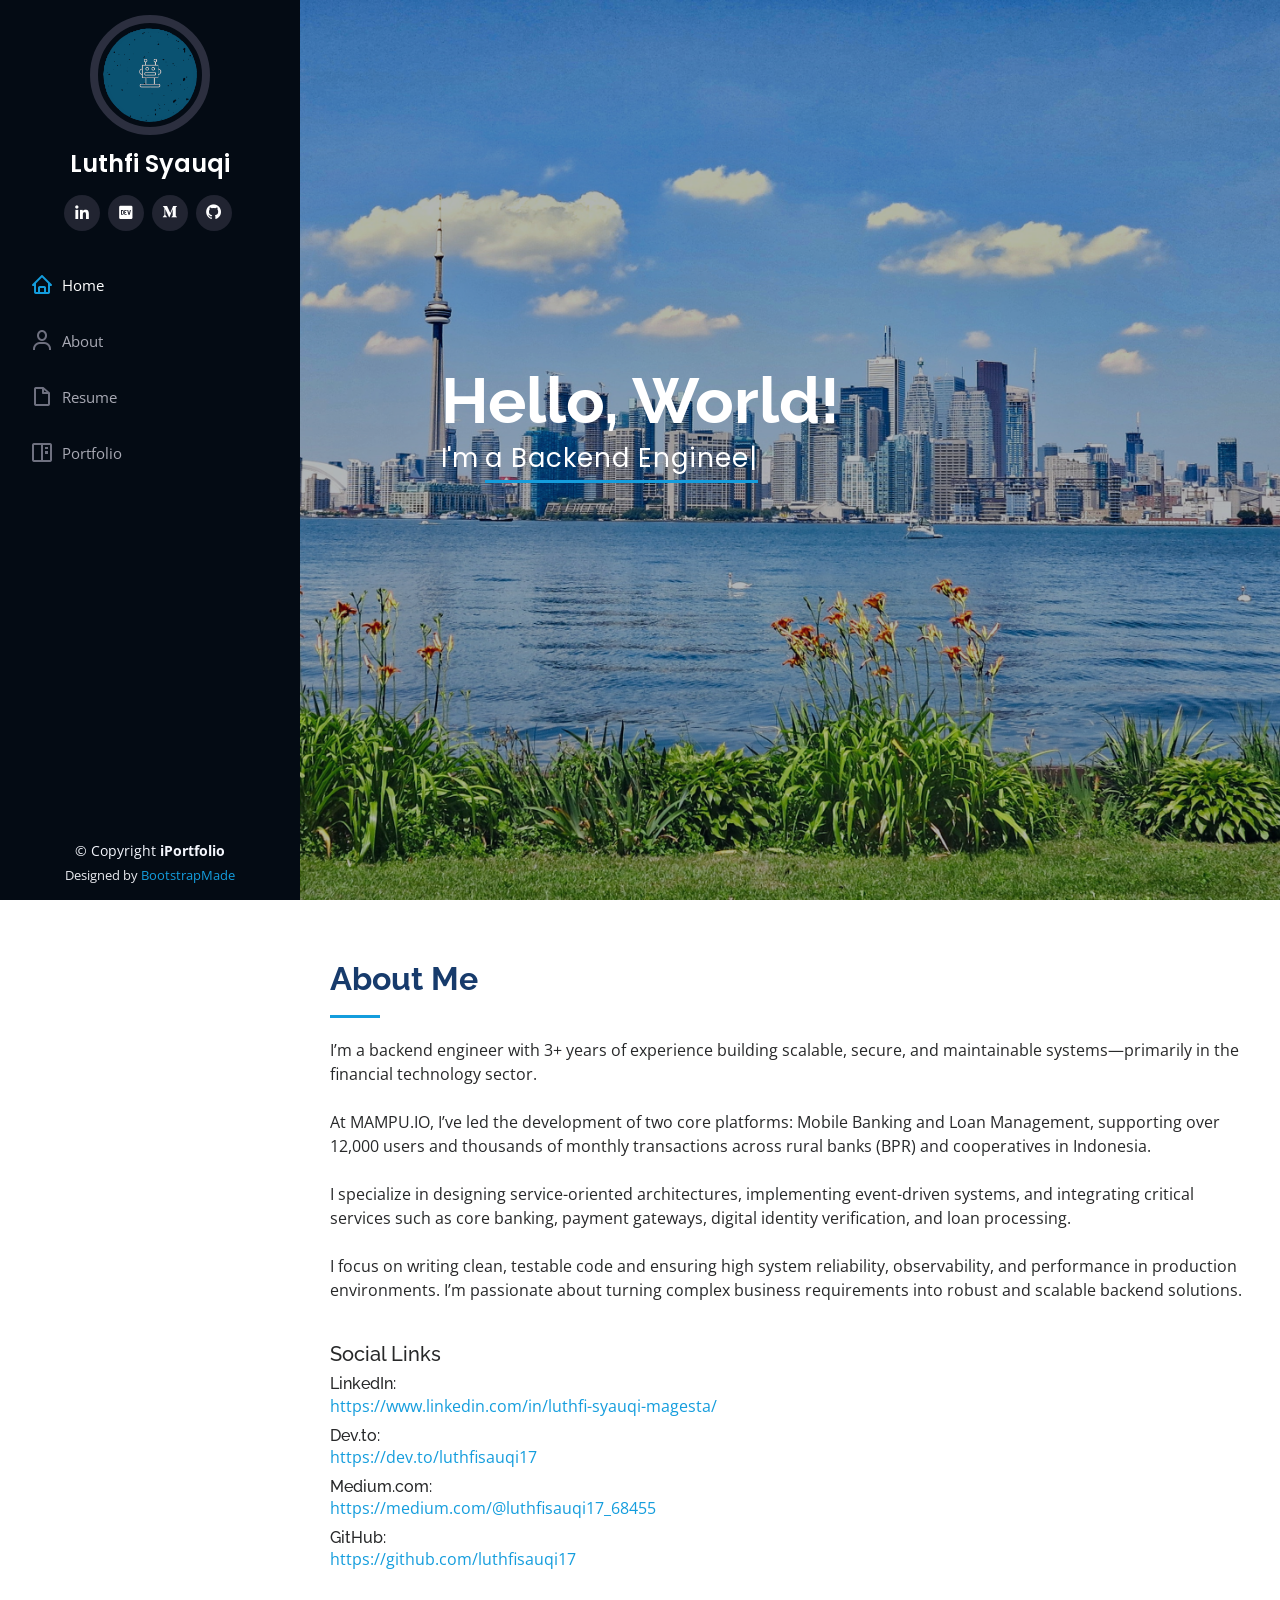
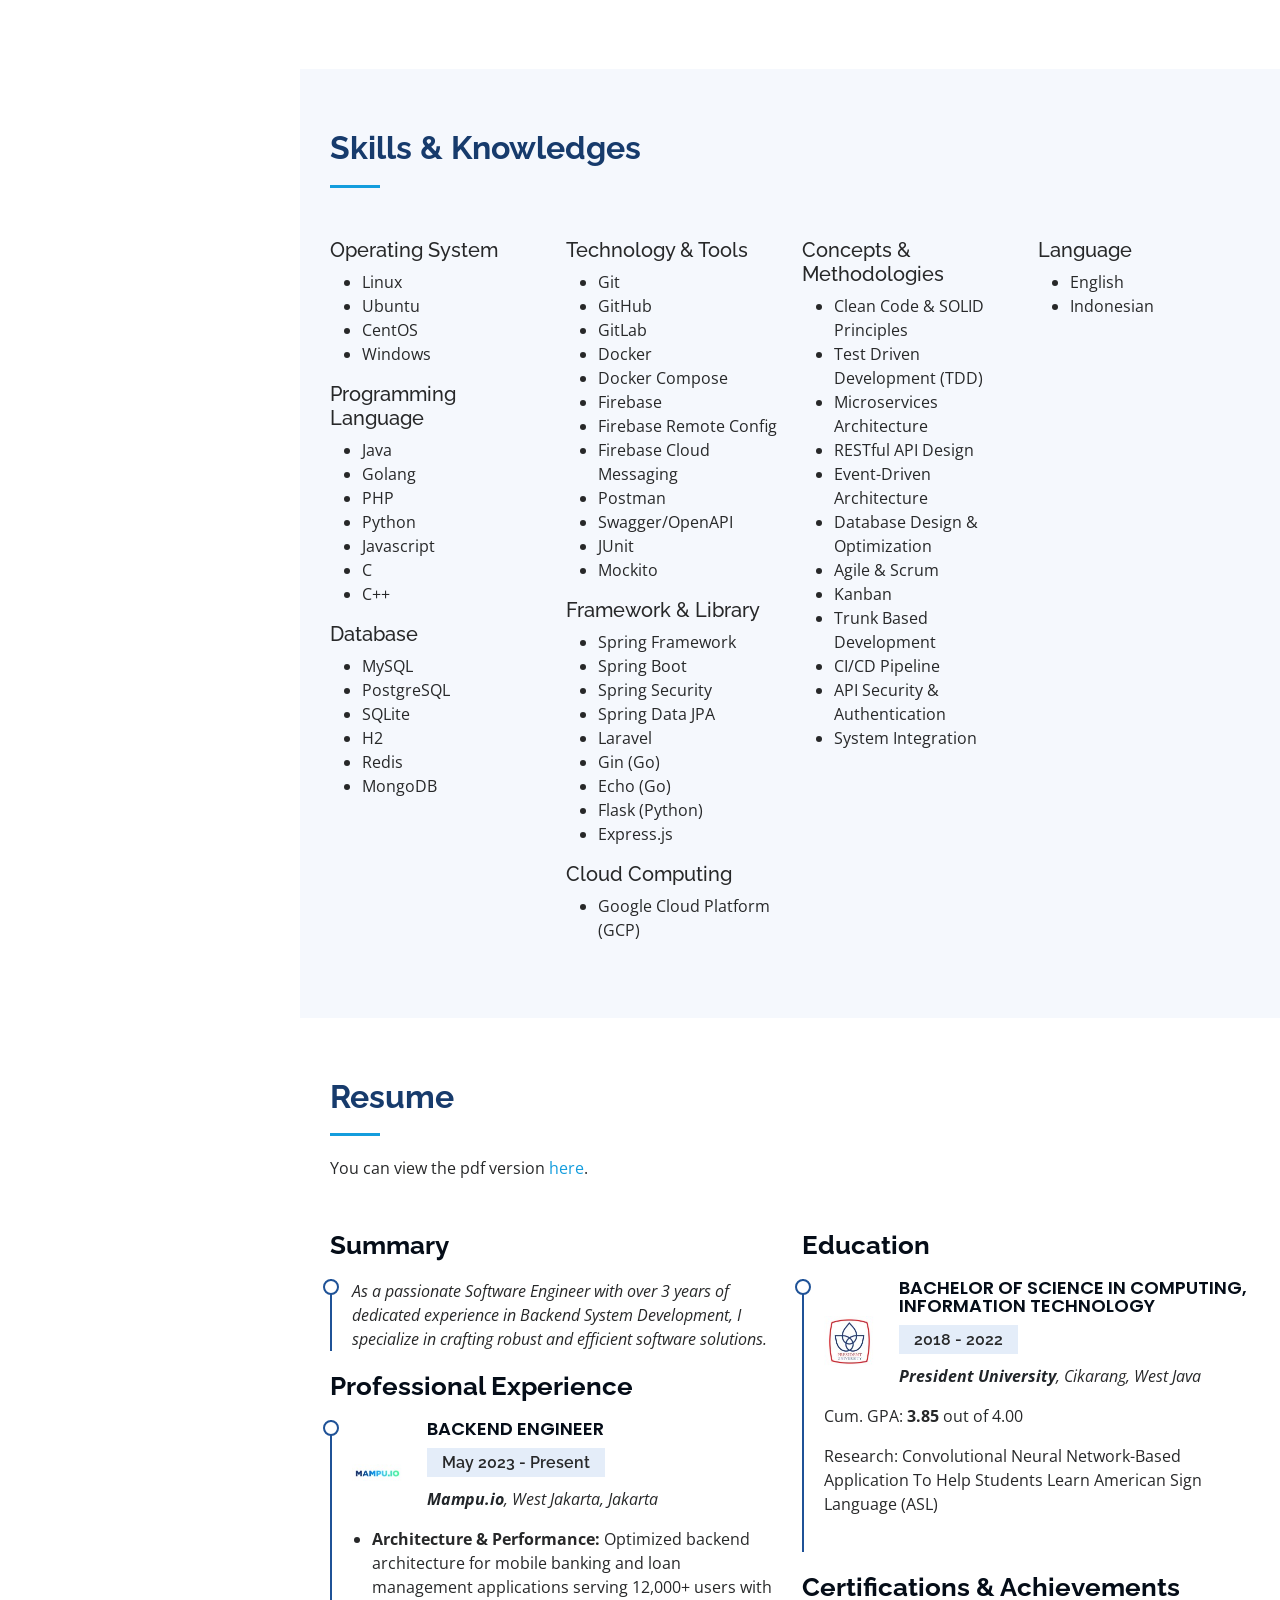
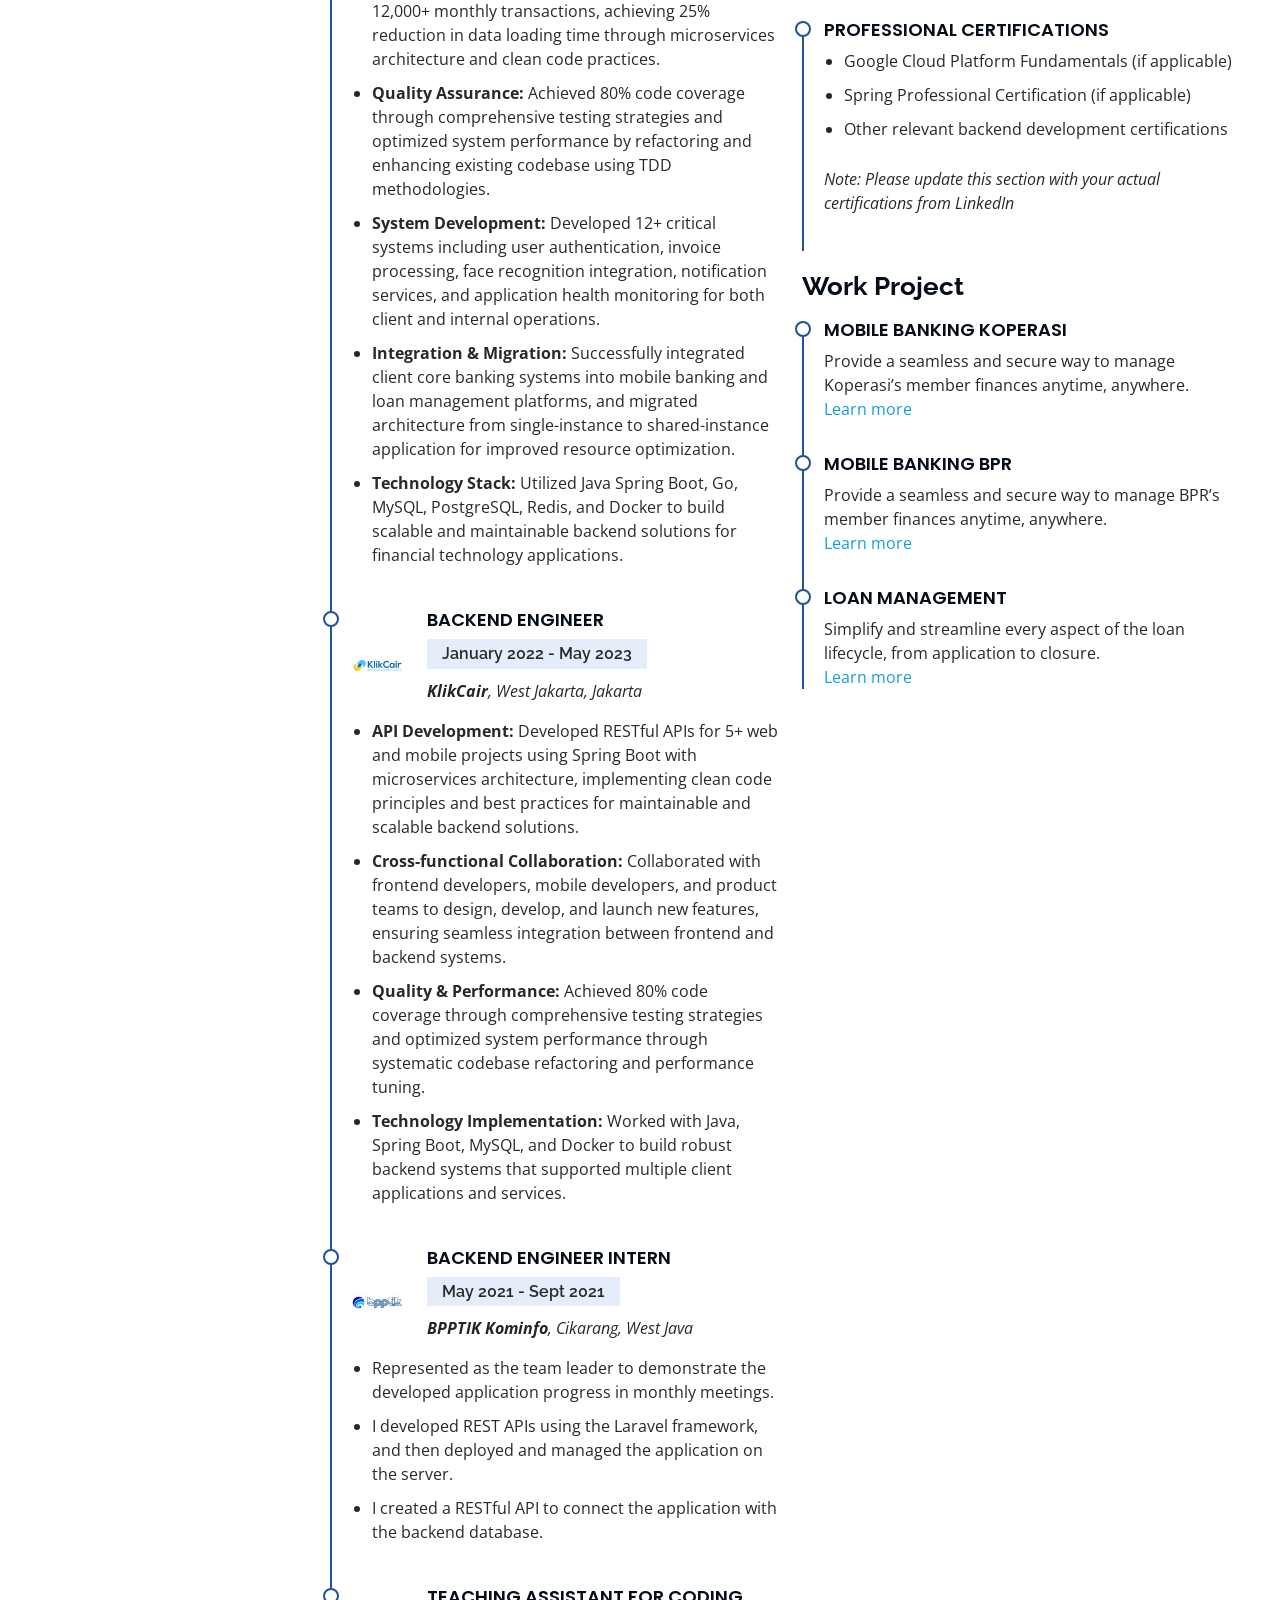
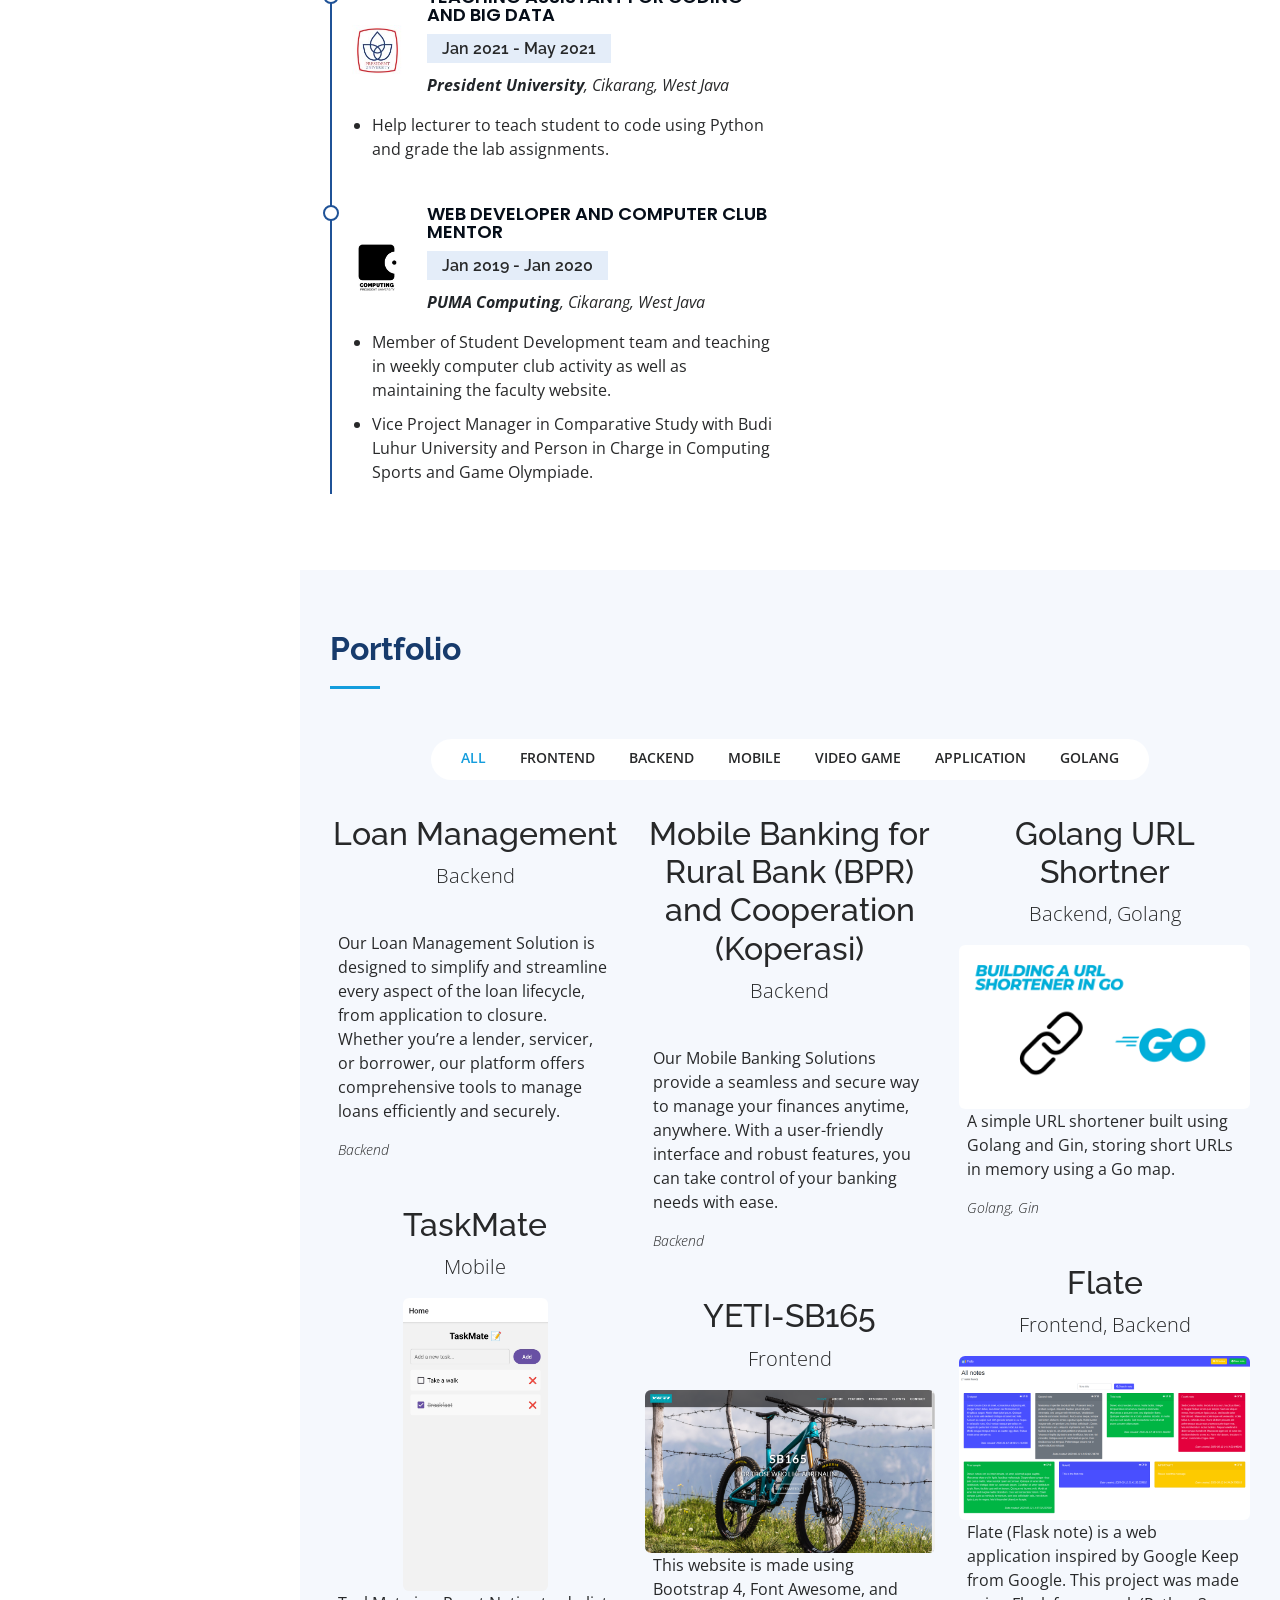
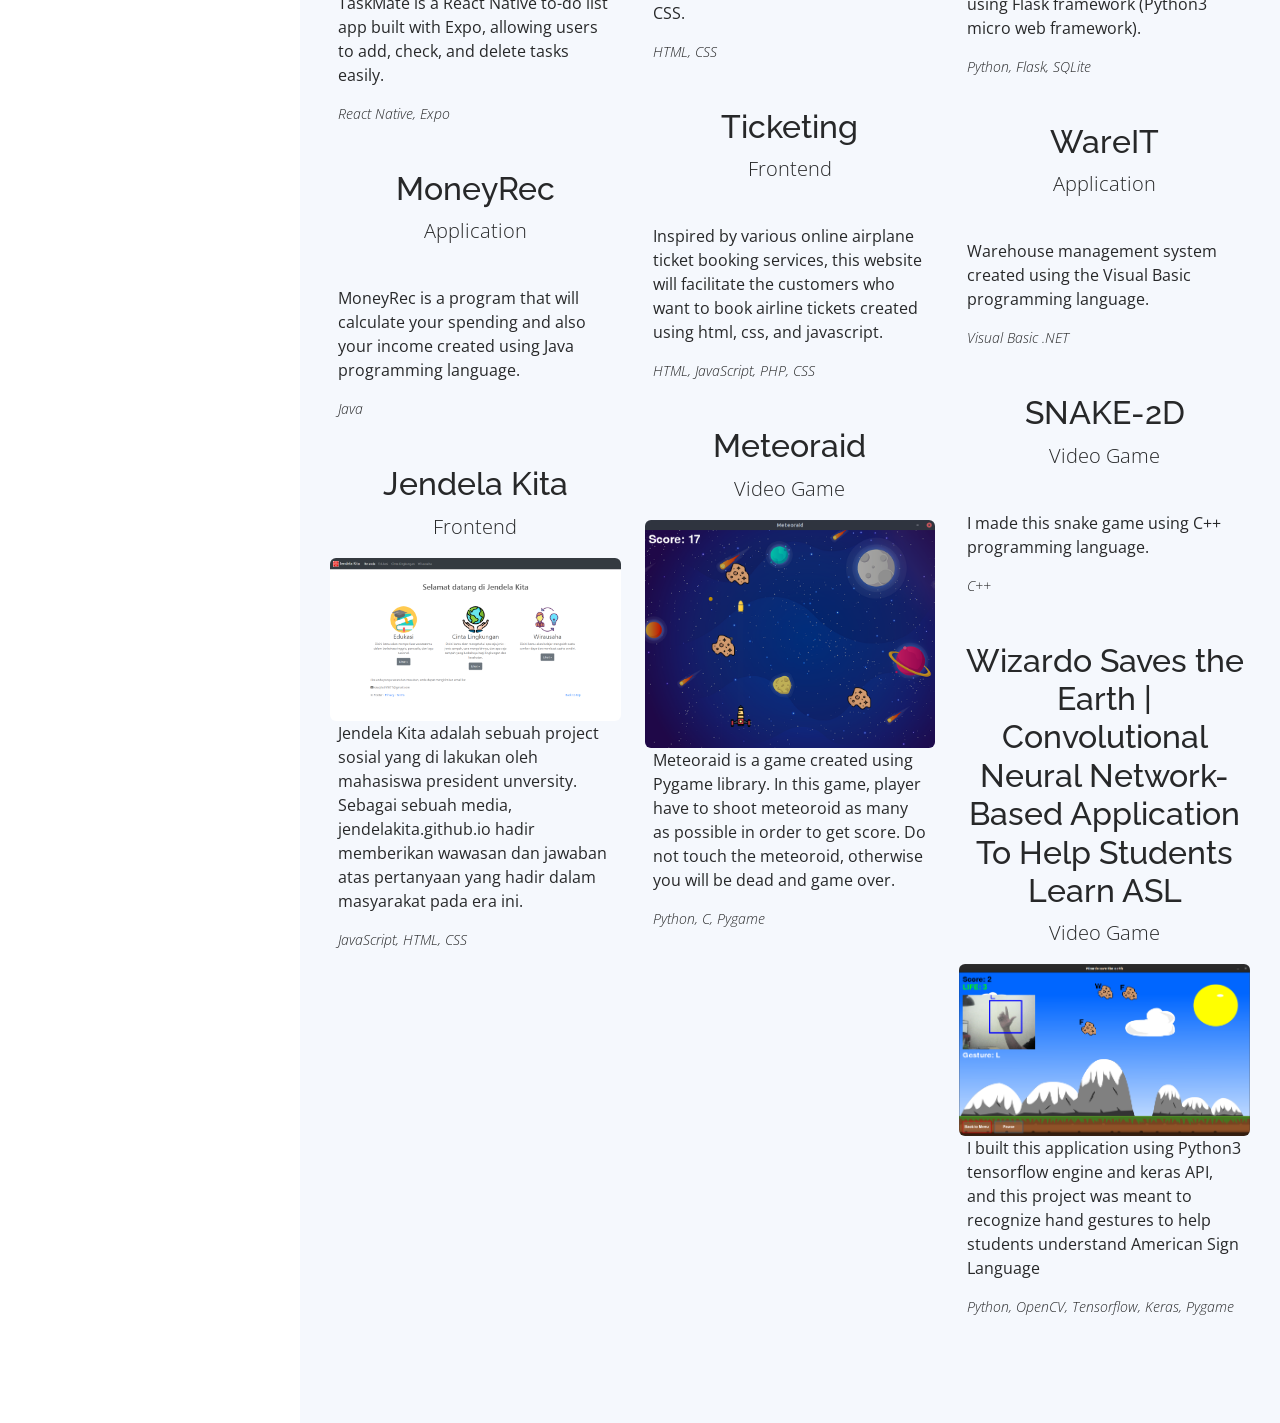
==== index.html @ 1c9a58c6 "Remove badges, rewrite about me, add projects" ====
<!DOCTYPE html>
<html lang="en">

<head>
  <!-- Google tag (gtag.js) -->
  <script async src="https://www.googletagmanager.com/gtag/js?id=G-P5V8W68SWH"></script>
  <script>
    window.dataLayer = window.dataLayer || [];
    function gtag() {
      dataLayer.push(arguments);
    }
    gtag("js", new Date());

    gtag("config", "G-P5V8W68SWH");
  </script>

  <meta charset="utf-8" />
  <meta content="width=device-width, initial-scale=1.0" name="viewport" />

  <title>Luthfi Syauqi - Portfolio</title>
  <meta content="" name="description" />
  <meta content="" name="keywords" />

  <!-- Favicons -->
  <link href="assets/img/favicon.png" rel="icon" />
  <link href="assets/img/apple-touch-icon.png" rel="apple-touch-icon" />

  <!-- Google Fonts -->
  <link
    href="https://fonts.googleapis.com/css?family=Open+Sans:300,300i,400,400i,600,600i,700,700i|Raleway:300,300i,400,400i,500,500i,600,600i,700,700i|Poppins:300,300i,400,400i,500,500i,600,600i,700,700i"
    rel="stylesheet" />

  <!-- Vendor CSS Files -->
  <link href="assets/vendor/aos/aos.css" rel="stylesheet" />
  <link href="assets/vendor/bootstrap/css/bootstrap.min.css" rel="stylesheet" />
  <link href="assets/vendor/bootstrap-icons/bootstrap-icons.css" rel="stylesheet" />
  <link href="assets/vendor/boxicons/css/boxicons.min.css" rel="stylesheet" />
  <link href="assets/vendor/glightbox/css/glightbox.min.css" rel="stylesheet" />
  <link href="assets/vendor/swiper/swiper-bundle.min.css" rel="stylesheet" />
  <link rel="stylesheet" type="text/css" href="https://cdn.jsdelivr.net/gh/devicons/devicon@latest/devicon.min.css" />

  <!-- Template Main CSS File -->
  <link href="assets/css/style.css" rel="stylesheet" />

  <!-- Badge Wallet Custom CSS -->
  <style>
    .badge-image-container {
      position: relative;
      overflow: hidden;
      cursor: zoom-in;
      transition: transform 0.3s ease;
      border-radius: 0.375rem;
    }

    .badge-image-container:hover {
      transform: scale(1.05);
    }

    .badge-image-container img {
      transition: transform 0.3s ease;
      width: 100%;
      height: auto;
      aspect-ratio: 1;
      object-fit: cover;
    }

    .badge-image-container:hover img {
      transform: scale(1.1);
    }

    .badge-overlay {
      position: absolute;
      top: 0;
      left: 0;
      right: 0;
      bottom: 0;
      background: rgba(0, 0, 0, 0.5);
      display: flex;
      align-items: center;
      justify-content: center;
      opacity: 0;
      transition: opacity 0.3s ease;
      border-radius: 0.375rem;
    }

    .badge-image-container:hover .badge-overlay {
      opacity: 1;
    }

    .badge-overlay i {
      color: white;
      font-size: 2rem;
    }
  </style>

  <!-- =======================================================
  * Template Name: iPortfolio
  * Template URL: https://bootstrapmade.com/iportfolio-bootstrap-portfolio-websites-template/
  * Updated: Mar 17 2024 with Bootstrap v5.3.3
  * Author: BootstrapMade.com
  * License: https://bootstrapmade.com/license/
  ======================================================== -->
</head>

<body>
  <!-- ======= Mobile nav toggle button ======= -->
  <i class="bi bi-list mobile-nav-toggle d-xl-none"></i>

  <!-- ======= Header ======= -->
  <header id="header">
    <div class="d-flex flex-column">
      <div class="profile">
        <img src="assets/img/profile-img.png" alt="" class="img-fluid rounded-circle" />
        <h1 class="text-light"><a href="index.html">Luthfi Syauqi</a></h1>
        <div class="social-links mt-3 text-center">
          <a target="_blank" href="https://www.linkedin.com/in/luthfi-syauqi-magesta/" class="linkedin"><i
              class="bx bxl-linkedin"></i></a>
          <a target="_blank" href="https://dev.to/luthfisauqi17" class="dev-it"><i class="bx bxl-dev-to"></i></a>
          <a target="_blank" href="https://medium.com/@luthfisauqi17_68455" class="medium"><i
              class="bx bxl-medium"></i></a>
          <a target="_blank" href="https://github.com/luthfisauqi17" class="github"><i class="bx bxl-github"></i></a>
        </div>
      </div>

      <nav id="navbar" class="nav-menu navbar">
        <ul>
          <li>
            <a href="#hero" class="nav-link scrollto active"><i class="bx bx-home"></i> <span>Home</span></a>
          </li>
          <li>
            <a href="#about" class="nav-link scrollto"><i class="bx bx-user"></i> <span>About</span></a>
          </li>
          <li>
            <a href="#resume" class="nav-link scrollto"><i class="bx bx-file-blank"></i> <span>Resume</span></a>
          </li>
          <li>
            <a href="#portfolio" class="nav-link scrollto"><i class="bx bx-book-content"></i> <span>Portfolio</span></a>
          </li>
        </ul>
      </nav>
      <!-- .nav-menu -->
    </div>
  </header>
  <!-- End Header -->

  <!-- ======= Hero Section ======= -->
  <section id="hero" class="d-flex flex-column justify-content-center align-items-center">
    <div class="hero-container" data-aos="fade-in">
      <h1>Hello, World!</h1>
      <p>
        I'm
        <span class="typed"
          data-typed-items="a Backend Engineer, a Software Engineer, a FinTech Developer, a System Architect"></span>
      </p>
    </div>
  </section>
  <!-- End Hero -->

  <main id="main">
    <!-- ======= About Section ======= -->
    <section id="about" class="about">
      <div class="container">
        <div class="section-title">
          <h2>About Me</h2>
          <p>
            I’m a backend engineer with 3+ years of experience building scalable, secure, and maintainable
            systems—primarily in the financial technology sector.
          </p>
          </br>
          <p>
            At MAMPU.IO, I’ve led the development of two core platforms: Mobile Banking and Loan Management, supporting
            over 12,000 users and thousands of monthly transactions across rural banks (BPR) and cooperatives in
            Indonesia.
          </p>
          </br>
          <p>
            I specialize in designing service-oriented architectures, implementing event-driven systems, and integrating
            critical services such as core banking, payment gateways, digital identity verification, and loan
            processing.
          </p>
          </br>
          <p>
            I focus on writing clean, testable code and ensuring high system reliability, observability, and performance
            in production environments. I’m passionate about turning complex business requirements into robust and
            scalable backend solutions.
          </p>
          </br>
          <div class="mt-3">
            <h5>Social Links</h5>
            <div>
              <div class="mb-2">
                <h6 class="mb-0">LinkedIn:</h6>
                <a target="_blank"
                  href="https://www.linkedin.com/in/luthfi-syauqi-magesta/">https://www.linkedin.com/in/luthfi-syauqi-magesta/</a>
              </div>
              <div class="mb-2">
                <h6 class="mb-0">Dev.to:</h6>
                <a target="_blank" href="https://dev.to/luthfisauqi17">https://dev.to/luthfisauqi17</a>
              </div>
              <div class="mb-2">
                <h6 class="mb-0">Medium.com:</h6>
                <a target="_blank"
                  href="https://medium.com/@luthfisauqi17_68455">https://medium.com/@luthfisauqi17_68455</a>
              </div>
              <div class="mb-2">
                <h6 class="mb-0">GitHub:</h6>
                <a target="_blank" href="https://github.com/luthfisauqi17">https://github.com/luthfisauqi17</a>
              </div>
            </div>
          </div>
        </div>
      </div>
    </section>
    <!-- End About Section -->

    <!-- ======= Skills Section ======= -->
    <section id="skills" class="skills section-bg">
      <div class="container">
        <div class="section-title">
          <h2>Skills & Knowledges</h2>
        </div>
        <div class="row skills-content">
          <div class="col-lg-3" data-aos="fade-up">
            <div>
              <h5>Operating System</h5>
              <ul>
                <li>
                  <i class="devicon-linux-plain"></i>
                  Linux
                </li>
                <li>
                  <i class="devicon-ubuntu-plain"></i>
                  Ubuntu
                </li>
                <li>
                  <i class="devicon-centos-plain"></i>
                  CentOS
                </li>
                <li>
                  <i class="devicon-windows11-original"></i>
                  Windows
                </li>
              </ul>
            </div>
            <div>
              <h5>Programming Language</h5>
              <ul>
                <li>
                  <i class="devicon-java-plain"></i>
                  Java
                </li>
                <li>
                  <i class="devicon-go-original-wordmark"></i>
                  Golang
                </li>
                <li>
                  <i class="devicon-php-plain"></i>
                  PHP
                </li>
                <li>
                  <i class="devicon-python-plain"></i>
                  Python
                </li>
                <li>
                  <i class="devicon-javascript-plain"></i>
                  Javascript
                </li>
                <li>
                  <i class="devicon-c-plain"></i>
                  C
                </li>
                <li>
                  <i class="devicon-cplusplus-plain"></i>
                  C++
                </li>
              </ul>
            </div>
            <div>
              <h5>Database</h5>
              <ul>
                <li>
                  <i class="devicon-mysql-original"></i>
                  MySQL
                </li>
                <li>
                  <i class="devicon-postgresql-plain"></i>
                  PostgreSQL
                </li>
                <li>
                  <i class="devicon-sqlite-plain"></i>
                  SQLite
                </li>
                <li>H2</li>
                <li>
                  <i class="devicon-redis-plain"></i>
                  Redis
                </li>
                <li>
                  <i class="devicon-mongodb-plain"></i>
                  MongoDB
                </li>
              </ul>
            </div>
          </div>
          <div class="col-lg-3" data-aos="fade-up" data-aos-delay="100">
            <div>
              <h5>Technology & Tools</h5>
              <ul>
                <li>
                  <i class="devicon-git-plain"></i>
                  Git
                </li>
                <li>
                  <i class="devicon-github-original"></i>
                  GitHub
                </li>
                <li>
                  <i class="devicon-gitlab-plain"></i>
                  GitLab
                </li>
                <li>
                  <i class="devicon-docker-plain"></i>
                  Docker
                </li>
                <li>Docker Compose</li>
                <li>
                  <i class="devicon-firebase-plain"></i>
                  Firebase
                </li>
                <li>Firebase Remote Config</li>
                <li>Firebase Cloud Messaging</li>
                <li>Postman</li>
                <li>Swagger/OpenAPI</li>
                <li>JUnit</li>
                <li>Mockito</li>
              </ul>
            </div>
            <div>
              <h5>Framework & Library</h5>
              <ul>
                <li>
                  <i class="devicon-spring-original"></i>
                  Spring Framework
                </li>
                <li>Spring Boot</li>
                <li>Spring Security</li>
                <li>Spring Data JPA</li>
                <li>
                  <i class="devicon-laravel-original"></i>
                  Laravel
                </li>
                <li>Gin (Go)</li>
                <li>Echo (Go)</li>
                <li>Flask (Python)</li>
                <li>Express.js</li>
              </ul>
            </div>
            <div>
              <h5>Cloud Computing</h5>
              <ul>
                <li>
                  <i class="devicon-googlecloud-plain"></i>
                  Google Cloud Platform (GCP)
                </li>
              </ul>
            </div>
          </div>
          <div class="col-lg-3" data-aos="fade-up" data-aos-delay="100">
            <div>
              <h5>Concepts & Methodologies</h5>
              <ul>
                <li>Clean Code & SOLID Principles</li>
                <li>Test Driven Development (TDD)</li>
                <li>Microservices Architecture</li>
                <li>RESTful API Design</li>
                <li>Event-Driven Architecture</li>
                <li>Database Design & Optimization</li>
                <li>Agile & Scrum</li>
                <li>Kanban</li>
                <li>Trunk Based Development</li>
                <li>CI/CD Pipeline</li>
                <li>API Security & Authentication</li>
                <li>System Integration</li>
              </ul>
            </div>
          </div>
          <div class="col-lg-3" data-aos="fade-up" data-aos-delay="100">
            <div>
              <h5>Language</h5>
              <ul>
                <li>English</li>
                <li>Indonesian</li>
              </ul>
            </div>
          </div>
        </div>
      </div>
    </section>
    <!-- End Skills Section -->

    <!-- ======= Resume Section ======= -->
    <section id="resume" class="resume">
      <div class="container">
        <div class="section-title">
          <h2>Resume</h2>
          <p>
            You can view the pdf version
            <a target="_blank"
              href="https://drive.google.com/file/d/1CiJWtPLFTE323DBfzjpwRtfTIhW22NA2/view?usp=sharing">here</a>.
          </p>
        </div>

        <div class="row">
          <div class="col-lg-6" data-aos="fade-up">
            <h3 class="resume-title">Summary</h3>
            <div class="resume-item pb-0">
              <p>
                <em>As a passionate Software Engineer with over 3 years of
                  dedicated experience in Backend System Development, I
                  specialize in crafting robust and efficient software
                  solutions.</em>
              </p>
            </div>

            <h3 class="resume-title">Professional Experience</h3>
            <div class="resume-item">
              <div class="row align-items-center">
                <div class="col-2 text-center">
                  <img class="img-fluid border border-0" src="assets/img/resume/mampu.jpeg" alt="Mampu.io" />
                </div>
                <div class="col-10">
                  <h4>Backend Engineer</h4>
                  <h5>May 2023 - Present</h5>
                  <p>
                    <em><strong><a target="_blank" class="text-dark text-decoration-none"
                          href="https://mampu.io/">Mampu.io</a></strong>, West Jakarta, Jakarta</em>
                  </p>
                </div>
              </div>
              <ul>
                <li>
                  <strong>Architecture & Performance:</strong> Optimized backend architecture for mobile banking and
                  loan management applications serving 12,000+ users with 12,000+ monthly transactions, achieving
                  25% reduction in data loading time through microservices architecture and clean code practices.
                </li>
                <li>
                  <strong>Quality Assurance:</strong> Achieved 80% code coverage through comprehensive testing
                  strategies and optimized system performance by refactoring and enhancing existing codebase
                  using TDD methodologies.
                </li>
                <li>
                  <strong>System Development:</strong> Developed 12+ critical systems including user authentication,
                  invoice processing, face recognition integration, notification services, and application health
                  monitoring for both client and internal operations.
                </li>
                <li>
                  <strong>Integration & Migration:</strong> Successfully integrated client core banking systems
                  into mobile banking and loan management platforms, and migrated architecture from single-instance
                  to shared-instance application for improved resource optimization.
                </li>
                <li>
                  <strong>Technology Stack:</strong> Utilized Java Spring Boot, Go, MySQL, PostgreSQL, Redis,
                  and Docker to build scalable and maintainable backend solutions for financial technology applications.
                </li>
              </ul>
            </div>
            <div class="resume-item">
              <div class="row align-items-center">
                <div class="col-2 text-center">
                  <img class="img-fluid border border-0" src="assets/img/resume/klikcair.jpeg" alt="KlikCair" />
                </div>
                <div class="col-10">
                  <h4>Backend Engineer</h4>
                  <h5>January 2022 - May 2023</h5>
                  <p>
                    <em><strong><a target="_blank" class="text-dark text-decoration-none"
                          href="https://klikcair.com/">KlikCair</a></strong>, West Jakarta, Jakarta
                    </em>
                  </p>
                </div>
              </div>
              <ul>
                <li>
                  <strong>API Development:</strong> Developed RESTful APIs for 5+ web and mobile projects using
                  Spring Boot with microservices architecture, implementing clean code principles and best practices
                  for maintainable and scalable backend solutions.
                </li>
                <li>
                  <strong>Cross-functional Collaboration:</strong> Collaborated with frontend developers, mobile
                  developers, and product teams to design, develop, and launch new features, ensuring seamless
                  integration between frontend and backend systems.
                </li>
                <li>
                  <strong>Quality & Performance:</strong> Achieved 80% code coverage through comprehensive testing
                  strategies and optimized system performance through systematic codebase refactoring and
                  performance tuning.
                </li>
                <li>
                  <strong>Technology Implementation:</strong> Worked with Java, Spring Boot, MySQL, and Docker
                  to build robust backend systems that supported multiple client applications and services.
                </li>
              </ul>
            </div>
            <div class="resume-item">
              <div class="row align-items-center">
                <div class="col-2 text-center">
                  <img class="img-fluid border border-0" src="assets/img/resume/bpptik.jpeg" alt="BPPTIK Kominfo" />
                </div>
                <div class="col-10">
                  <h4>Backend Engineer Intern</h4>
                  <h5>May 2021 - Sept 2021</h5>
                  <p>
                    <em><strong><a target="_blank" class="text-dark text-decoration-none"
                          href="https://bpptik.kominfo.go.id/">BPPTIK Kominfo</a></strong>, Cikarang, West Java
                    </em>
                  </p>
                </div>
              </div>
              <ul>
                <li>
                  Represented as the team leader to demonstrate the developed
                  application progress in monthly meetings.
                </li>
                <li>
                  I developed REST APIs using the Laravel framework, and then
                  deployed and managed the application on the server.
                </li>
                <li>
                  I created a RESTful API to connect the application with the
                  backend database.
                </li>
              </ul>
            </div>
            <div class="resume-item">
              <div class="row align-items-center">
                <div class="col-2 text-center">
                  <img class="img-fluid border border-0" src="assets/img/resume/presuniv.jpeg" alt="Presuniv" />
                </div>
                <div class="col-10">
                  <h4>Teaching Assistant for Coding and Big Data</h4>
                  <h5>Jan 2021 - May 2021</h5>
                  <p>
                    <em><strong><a target="_blank" class="text-dark text-decoration-none"
                          href="https://president.ac.id/">President University</a></strong>, Cikarang, West Java</em>
                  </p>
                </div>
              </div>
              <ul>
                <li>
                  Help lecturer to teach student to code using Python and
                  grade the lab assignments.
                </li>
              </ul>
            </div>
            <div class="resume-item">
              <div class="row align-items-center">
                <div class="col-2 text-center">
                  <img class="img-fluid border border-0" src="assets/img/resume/pumacomputing.jpeg"
                    alt="pumacomputing" />
                </div>
                <div class="col-10">
                  <h4>Web Developer and Computer Club Mentor</h4>
                  <h5>Jan 2019 - Jan 2020</h5>
                  <p>
                    <em><strong><a target="_blank" class="text-dark text-decoration-none"
                          href="https://computing.president.ac.id/">PUMA Computing</a></strong>, Cikarang, West
                      Java</em>
                  </p>
                </div>
              </div>
              <ul>
                <li>
                  Member of Student Development team and teaching in weekly
                  computer club activity as well as maintaining the faculty
                  website.
                </li>
                <li>
                  Vice Project Manager in Comparative Study with Budi Luhur
                  University and Person in Charge in Computing Sports and Game
                  Olympiade.
                </li>
              </ul>
            </div>
          </div>
          <div class="col-lg-6" data-aos="fade-up" data-aos-delay="100">
            <h3 class="resume-title">Education</h3>
            <div class="resume-item">
              <div class="row align-items-center">
                <div class="col-2 text-center">
                  <img class="img-fluid border border-0" src="assets/img/resume/presuniv.jpeg" alt="Presuniv" />
                </div>
                <div class="col-10">
                  <h4>
                    Bachelor of Science in Computing, Information Technology
                  </h4>
                  <h5>2018 - 2022</h5>
                  <p>
                    <em><strong><a target="_blank" class="text-dark text-decoration-none"
                          href="https://president.ac.id/">President University</a></strong>, Cikarang, West Java</em>
                  </p>
                </div>
              </div>
              <p>Cum. GPA: <strong>3.85</strong> out of 4.00</p>
              <p>
                Research: Convolutional Neural Network-Based Application To
                Help Students Learn American Sign Language (ASL)
              </p>
            </div>
            <h3 class="resume-title">Certifications & Achievements</h3>
            <div class="resume-item">
              <h4>Professional Certifications</h4>
              <ul>
                <li>Google Cloud Platform Fundamentals (if applicable)</li>
                <li>Spring Professional Certification (if applicable)</li>
                <li>Other relevant backend development certifications</li>
              </ul>
              <p><em>Note: Please update this section with your actual certifications from LinkedIn</em></p>
            </div>
            <h3 class="resume-title">Work Project</h3>
            <div class="resume-item">
              <h4>Mobile Banking Koperasi</h4>
              <div class="mb-3">
                <p class="mb-0">
                  Provide a seamless and secure way to manage Koperasi’s
                  member finances anytime, anywhere.
                </p>
                <a target="_blank" href="https://mampu.io/mobile-banking-koperasi/">Learn more</a>
              </div>
            </div>
            <div class="resume-item">
              <h4>Mobile Banking BPR</h4>
              <div class="mb-3">
                <p class="mb-0">
                  Provide a seamless and secure way to manage BPR’s member
                  finances anytime, anywhere.
                </p>
                <a target="_blank" href="https://mampu.io/mobile-banking-bpr/">Learn more</a>
              </div>
            </div>
            <div class="resume-item">
              <h4>Loan Management</h4>
              <div class="mb-3">
                <p class="mb-0">
                  Simplify and streamline every aspect of the loan lifecycle,
                  from application to closure.
                </p>
                <a target="_blank" href="https://mampu.io/loan-management/">Learn more</a>
              </div>
            </div>
          </div>
        </div>
      </div>
    </section>
    <!-- End Resume Section -->

    <!-- ======= Portfolio Section ======= -->
    <section id="portfolio" class="portfolio section-bg">
      <div class="container">
        <div class="section-title">
          <h2>Portfolio</h2>
        </div>

        <div class="row" data-aos="fade-up">
          <div class="col-lg-12 d-flex justify-content-center">
            <ul id="portfolio-flters">
              <li data-filter="*" class="filter-active">All</li>
              <li data-filter=".filter-frontend">Frontend</li>
              <li data-filter=".filter-backend">Backend</li>
              <li data-filter=".filter-mobile">Mobile</li>
              <li data-filter=".filter-video-game">Video game</li>
              <li data-filter=".filter-application">Application</li>
              <li data-filter=".filter-golang">Golang</li>
            </ul>
          </div>
        </div>

        <div class="row portfolio-container" data-aos="fade-up" data-aos-delay="100">
          <!-- Mobile Banking for Rural Bank (BPR) and Cooperation (Koperasi) -->
          <div class="col-lg-4 col-md-6 portfolio-item filter-backend filter-golang">
            <h2 class="text-center">Loan Management</h2>
            <p class="text-center lead">Backend</p>
            <div class="portfolio-wrap text-center">
              <img src="https://mampu.io/wp-content/uploads/2024/08/Frame-1171276186.png"
                class="img-fluid rounded max-width" alt="" style="max-width: 100%; height: auto" />
              <div class="portfolio-links">
                <a href="https://mampu.io/loan-management/" title="Website"><i
                    class="bx bx-world"></i></a>
              </div>
            </div>
            <p class="mx-2">
              Our Loan Management Solution is designed to simplify and streamline every aspect of the loan lifecycle,
              from application to closure. Whether you’re a lender, servicer, or borrower, our platform offers
              comprehensive tools to manage loans efficiently and securely.
            </p>
            <p class="small fw-lighter fst-italic mx-2">Backend</p>
          </div>

          <div class="row portfolio-container" data-aos="fade-up" data-aos-delay="100">
            <!-- Mobile Banking for Rural Bank (BPR) and Cooperation (Koperasi) -->
            <div class="col-lg-4 col-md-6 portfolio-item filter-backend filter-golang">
              <h2 class="text-center">Mobile Banking for Rural Bank (BPR) and Cooperation (Koperasi)</h2>
              <p class="text-center lead">Backend</p>
              <div class="portfolio-wrap text-center">
                <img src="https://mampu.io/wp-content/uploads/2024/08/Frame-1171276182-1.png"
                  class="img-fluid rounded max-width" alt="" style="max-width: 100%; height: auto" />
                <div class="portfolio-links">
                  <a href="https://mampu.io/mobile-banking-bpr/" title="Mobile Banking BPR Website"><i
                      class="bx bx-world"></i></a>
                  <a href="https://mampu.io/mobile-banking-koperasi/" title="Mobile Banking Koperasi Website"><i
                      class="bx bx-world"></i></a>
                </div>
              </div>
              <p class="mx-2">
                Our Mobile Banking Solutions provide a seamless and secure way to manage your finances anytime,
                anywhere.
                With a user-friendly interface and robust features, you can take control of your banking needs with
                ease.
              </p>
              <p class="small fw-lighter fst-italic mx-2">Backend</p>
            </div>

            <!-- Golang URL Shortner -->
            <div class="col-lg-4 col-md-6 portfolio-item filter-backend filter-golang">
              <h2 class="text-center">Golang URL Shortner</h2>
              <p class="text-center lead">Backend, Golang</p>
              <div class="portfolio-wrap text-center">
                <img src="assets/img/portfolio/golang-url-shortner.png" class="img-fluid rounded max-width" alt=""
                  style="max-width: 100%; height: auto" />
                <div class="portfolio-links">
                  <a target="_blank" href="https://github.com/luthfisauqi17/go-url-shortner" title="Github"><i
                      class="bx bxl-github"></i></a>
                  <a target="_blank" href="https://youtu.be/PCPcFddQ5Dg" title="YouTube">
                    <i class="bx bxl-youtube"></i>
                  </a>
                  <a target="_blank" href="https://dev.to/luthfisauqi17/building-a-url-shortener-in-go-592d"
                    title="Dev.to">
                    <i class="bx bxl-dev-to"></i>
                  </a>
                </div>
              </div>
              <p class="mx-2">
                A simple URL shortener built using Golang and Gin, storing short
                URLs in memory using a Go map.
              </p>
              <p class="small fw-lighter fst-italic mx-2">Golang, Gin</p>
            </div>

            <!-- TaskMate -->
            <div class="col-lg-4 col-md-6 portfolio-item filter-mobile">
              <h2 class="text-center">TaskMate</h2>
              <p class="text-center lead">Mobile</p>
              <div class="portfolio-wrap text-center">
                <img src="assets/img/portfolio/taskmate.jpg" class="img-fluid rounded max-width" alt=""
                  style="max-width: 50%; height: auto" />
                <div class="portfolio-links">
                  <a target="_blank" href="https://github.com/luthfisauqi17/TaskMate" title="Github"><i
                      class="bx bxl-github"></i></a>
                </div>
              </div>
              <p class="mx-2">
                TaskMate is a React Native to-do list app built with Expo,
                allowing users to add, check, and delete tasks easily.
              </p>
              <p class="small fw-lighter fst-italic mx-2">React Native, Expo</p>
            </div>

            <div class="col-lg-4 col-md-6 portfolio-item filter-frontend filter-backend">
              <h2 class="text-center">Flate</h2>
              <p class="text-center lead">Frontend, Backend</p>
              <div class="portfolio-wrap">
                <img src="assets/img/portfolio/flate1.png" class="img-fluid rounded" alt="" />
                <div class="portfolio-links">
                  <a href="https://github.com/luthfisauqi17/Flate" title="Github"><i class="bx bxl-github"></i></a>
                </div>
              </div>
              <p class="mx-2">
                Flate (Flask note) is a web application inspired by Google Keep
                from Google. This project was made using Flask framework
                (Python3 micro web framework).
              </p>
              <p class="small fw-lighter fst-italic mx-2">
                Python, Flask, SQLite
              </p>
            </div>

            <div class="col-lg-4 col-md-6 portfolio-item filter-frontend">
              <h2 class="text-center">YETI-SB165</h2>
              <p class="text-center lead">Frontend</p>
              <div class="portfolio-wrap">
                <img src="assets/img/portfolio/yeti1.png" class="img-fluid rounded" alt="" />
                <div class="portfolio-links">
                  <a href="https://luthfisauqi17.github.io/YETI-SB165/" title="Website"><i class="bx bx-world"></i></a>
                  <a href="https://github.com/luthfisauqi17/YETI-SB165" title="Github"><i class="bx bxl-github"></i></a>
                </div>
              </div>
              <p class="mx-2">
                This website is made using Bootstrap 4, Font Awesome, and CSS.
              </p>
              <p class="small fw-lighter fst-italic mx-2">HTML, CSS</p>
            </div>

            <div class="col-lg-4 col-md-6 portfolio-item filter-frontend">
              <h2 class="text-center">Ticketing</h2>
              <p class="text-center lead">Frontend</p>
              <div class="portfolio-wrap">
                <img
                  src="https://socialify.git.ci/luthfisauqi17/Ticketing/image?language=1&name=1&owner=1&pattern=Floating%20Cogs&theme=Light"
                  class="img-fluid rounded" alt="" />
                <div class="portfolio-links">
                  <a href="https://github.com/luthfisauqi17/Ticketing" title="Github"><i class="bx bxl-github"></i></a>
                </div>
              </div>
              <p class="mx-2">
                Inspired by various online airplane ticket booking services,
                this website will facilitate the customers who want to book
                airline tickets created using html, css, and javascript.
              </p>
              <p class="small fw-lighter fst-italic mx-2">
                HTML, JavaScript, PHP, CSS
              </p>
            </div>

            <div class="col-lg-4 col-md-6 portfolio-item filter-application">
              <h2 class="text-center">WareIT</h2>
              <p class="text-center lead">Application</p>
              <div class="portfolio-wrap">
                <img
                  src="https://socialify.git.ci/luthfisauqi17/WareIT/image?language=1&name=1&owner=1&pattern=Floating%20Cogs&theme=Light"
                  class="img-fluid rounded" alt="" />
                <div class="portfolio-links">
                  <a href="https://github.com/luthfisauqi17/WareIT" title="Github"><i class="bx bxl-github"></i></a>
                </div>
              </div>
              <p class="mx-2">
                Warehouse management system created using the Visual Basic
                programming language.
              </p>
              <p class="small fw-lighter fst-italic mx-2">Visual Basic .NET</p>
            </div>

            <div class="col-lg-4 col-md-6 portfolio-item filter-application">
              <h2 class="text-center">MoneyRec</h2>
              <p class="text-center lead">Application</p>
              <div class="portfolio-wrap">
                <img
                  src="https://socialify.git.ci/luthfisauqi17/MoneyRec/image?language=1&name=1&owner=1&pattern=Floating%20Cogs&theme=Light"
                  class="img-fluid rounded" alt="" />
                <div class="portfolio-links">
                  <a href="https://github.com/luthfisauqi17/MoneyRec" title="Github"><i class="bx bxl-github"></i></a>
                </div>
              </div>
              <p class="mx-2">
                MoneyRec is a program that will calculate your spending and also
                your income created using Java programming language.
              </p>
              <p class="small fw-lighter fst-italic mx-2">Java</p>
            </div>

            <div class="col-lg-4 col-md-6 portfolio-item filter-video-game">
              <h2 class="text-center">SNAKE-2D</h2>
              <p class="text-center lead">Video Game</p>
              <div class="portfolio-wrap">
                <img
                  src="https://socialify.git.ci/luthfisauqi17/SNAKE-2D/image?language=1&name=1&owner=1&pattern=Floating%20Cogs&theme=Light"
                  class="img-fluid rounded" alt="" />
                <div class="portfolio-links">
                  <a href="https://github.com/luthfisauqi17/SNAKE-2D" title="Github"><i class="bx bxl-github"></i></a>
                </div>
              </div>
              <p class="mx-2">
                I made this snake game using C++ programming language.
              </p>
              <p class="small fw-lighter fst-italic mx-2">C++</p>
            </div>

            <div class="col-lg-4 col-md-6 portfolio-item filter-video-game">
              <h2 class="text-center">Meteoraid</h2>
              <p class="text-center lead">Video Game</p>
              <div class="portfolio-wrap">
                <img src="assets/img/portfolio/meteoraid1.png" class="img-fluid rounded" alt="" />
                <div class="portfolio-links">
                  <a href="https://github.com/luthfisauqi17/Meteoraid" title="Github"><i class="bx bxl-github"></i></a>
                </div>
              </div>
              <p class="mx-2">
                Meteoraid is a game created using Pygame library. In this game,
                player have to shoot meteoroid as many as possible in order to
                get score. Do not touch the meteoroid, otherwise you will be
                dead and game over.
              </p>
              <p class="small fw-lighter fst-italic mx-2">Python, C, Pygame</p>
            </div>

            <div class="col-lg-4 col-md-6 portfolio-item filter-frontend">
              <h2 class="text-center">Jendela Kita</h2>
              <p class="text-center lead">Frontend</p>
              <div class="portfolio-wrap">
                <img src="assets/img/portfolio/jendelakita1.png" class="img-fluid rounded" alt="" />
                <div class="portfolio-links">
                  <a href="https://jendelakita.github.io" title="Website"><i class="bx bx-world"></i></a>
                  <a href="https://github.com/jendelakita/jendelakita.github.io" title="Github"><i
                      class="bx bxl-github"></i></a>
                </div>
              </div>
              <p class="mx-2">
                Jendela Kita adalah sebuah project sosial yang di lakukan oleh
                mahasiswa president unversity. Sebagai sebuah media,
                jendelakita.github.io hadir memberikan wawasan dan jawaban atas
                pertanyaan yang hadir dalam masyarakat pada era ini.
              </p>
              <p class="small fw-lighter fst-italic mx-2">
                JavaScript, HTML, CSS
              </p>
            </div>

            <div class="col-lg-4 col-md-6 portfolio-item filter-video-game">
              <h2 class="text-center">
                Wizardo Saves the Earth | Convolutional Neural Network-Based
                Application To Help Students Learn ASL
              </h2>
              <p class="text-center lead">Video Game</p>
              <div class="portfolio-wrap">
                <img src="assets/img/portfolio/wste1.png" class="img-fluid rounded" alt="" />
                <div class="portfolio-links">
                  <a href="https://drive.google.com/file/u/1/d/1BhCt_jHKoyHKm6Hv2RAlThcbGV_M2hQK/view?usp=drivesdk"
                    title="Github"><i class="bx bxs-movie-play"></i></a>
                </div>
              </div>
              <p class="mx-2">
                I built this application using Python3 tensorflow engine and
                keras API, and this project was meant to recognize hand gestures
                to help students understand American Sign Language
              </p>
              <p class="small fw-lighter fst-italic mx-2">
                Python, OpenCV, Tensorflow, Keras, Pygame
              </p>
            </div>
          </div>
        </div>
    </section>
    <!-- End Portfolio Section -->
  </main>
  <!-- End #main -->

  <!-- ======= Footer ======= -->
  <footer id="footer">
    <div class="container">
      <div class="copyright">
        &copy; Copyright <strong><span>iPortfolio</span></strong>
      </div>
      <div class="credits">
        <!-- All the links in the footer should remain intact. -->
        <!-- You can delete the links only if you purchased the pro version. -->
        <!-- Licensing information: https://bootstrapmade.com/license/ -->
        <!-- Purchase the pro version with working PHP/AJAX contact form: https://bootstrapmade.com/iportfolio-bootstrap-portfolio-websites-template/ -->
        Designed by <a href="https://bootstrapmade.com/">BootstrapMade</a>
      </div>
    </div>
  </footer>
  <!-- End  Footer -->

  <a href="#" class="back-to-top d-flex align-items-center justify-content-center"><i
      class="bi bi-arrow-up-short"></i></a>

  <!-- Vendor JS Files -->
  <script src="assets/vendor/purecounter/purecounter_vanilla.js"></script>
  <script src="assets/vendor/aos/aos.js"></script>
  <script src="assets/vendor/bootstrap/js/bootstrap.bundle.min.js"></script>
  <script src="assets/vendor/glightbox/js/glightbox.min.js"></script>
  <script src="assets/vendor/isotope-layout/isotope.pkgd.min.js"></script>
  <script src="assets/vendor/swiper/swiper-bundle.min.js"></script>
  <script src="assets/vendor/typed.js/typed.umd.js"></script>
  <script src="assets/vendor/waypoints/noframework.waypoints.js"></script>
  <script src="assets/vendor/php-email-form/validate.js"></script>

  <!-- Template Main JS File -->
  <script src="assets/js/main.js"></script>

  <!-- Badge Modal JavaScript -->
  <script>
    document.addEventListener('DOMContentLoaded', function () {
      const badgeModal = document.getElementById('badgeModal');
      const modalBadgeImage = document.getElementById('modalBadgeImage');
      const modalBadgeTitle = document.getElementById('modalBadgeTitle');
      const modalBadgeIssuer = document.getElementById('modalBadgeIssuer');
      const modalBadgeDate = document.getElementById('modalBadgeDate');
      const modalBadgeUrl = document.getElementById('modalBadgeUrl');

      // Handle badge card clicks
      document.querySelectorAll('.badge-image-container').forEach(function (container) {
        container.addEventListener('click', function () {
          const title = this.getAttribute('data-badge-title');
          const issuer = this.getAttribute('data-badge-issuer');
          const date = this.getAttribute('data-badge-date');
          const image = this.getAttribute('data-badge-image');
          const url = this.getAttribute('data-badge-url');

          modalBadgeTitle.textContent = title;
          modalBadgeIssuer.textContent = issuer;
          modalBadgeDate.textContent = date;
          modalBadgeImage.src = image;
          modalBadgeImage.alt = title;
          modalBadgeUrl.href = url;
        });
      });
    });
  </script>
</body>

</html>
---- assets/css/style.css ----
/**
* Template Name: iPortfolio
* Template URL: https://bootstrapmade.com/iportfolio-bootstrap-portfolio-websites-template/
* Updated: Mar 17 2024 with Bootstrap v5.3.3
* Author: BootstrapMade.com
* License: https://bootstrapmade.com/license/
*/

/*--------------------------------------------------------------
# General
--------------------------------------------------------------*/
body {
  font-family: "Open Sans", sans-serif;
  color: #272829;
}

a {
  color: #149ddd;
  text-decoration: none;
}

a:hover {
  color: #37b3ed;
  text-decoration: none;
}

h1,
h2,
h3,
h4,
h5,
h6 {
  font-family: "Raleway", sans-serif;
}

/*--------------------------------------------------------------
# Back to top button
--------------------------------------------------------------*/
.back-to-top {
  position: fixed;
  visibility: hidden;
  opacity: 0;
  right: 15px;
  bottom: 15px;
  z-index: 996;
  background: #149ddd;
  width: 40px;
  height: 40px;
  border-radius: 50px;
  transition: all 0.4s;
}

.back-to-top i {
  font-size: 28px;
  color: #fff;
  line-height: 0;
}

.back-to-top:hover {
  background: #2eafec;
  color: #fff;
}

.back-to-top.active {
  visibility: visible;
  opacity: 1;
}

/*--------------------------------------------------------------
# Header
--------------------------------------------------------------*/
#header {
  position: fixed;
  top: 0;
  left: 0;
  bottom: 0;
  width: 300px;
  transition: all ease-in-out 0.5s;
  z-index: 9997;
  transition: all 0.5s;
  padding: 0 15px;
  background: #040b14;
  overflow-y: auto;
}

#header .profile img {
  margin: 15px auto;
  display: block;
  width: 120px;
  border: 8px solid #2c2f3f;
}

#header .profile h1 {
  font-size: 24px;
  margin: 0;
  padding: 0;
  font-weight: 600;
  -moz-text-align-last: center;
  text-align-last: center;
  font-family: "Poppins", sans-serif;
}

#header .profile h1 a,
#header .profile h1 a:hover {
  color: #fff;
  text-decoration: none;
}

#header .profile .social-links a {
  font-size: 18px;
  display: inline-block;
  background: #212431;
  color: #fff;
  line-height: 1;
  padding: 8px 0;
  margin-right: 4px;
  border-radius: 50%;
  text-align: center;
  width: 36px;
  height: 36px;
  transition: 0.3s;
}

#header .profile .social-links a:hover {
  background: #149ddd;
  color: #fff;
  text-decoration: none;
}

#main {
  margin-left: 300px;
}

.container,
.container-fluid {
  padding-left: 30px;
  padding-right: 30px;
}

@media (max-width: 1199px) {
  #header {
    left: -300px;
  }

  #main {
    margin-left: 0;
  }

  .container,
  .container-fluid {
    padding-left: 12px;
    padding-right: 12px;
  }
}

/*--------------------------------------------------------------
# Navigation Menu
--------------------------------------------------------------*/
/* Desktop Navigation */
.nav-menu {
  padding: 30px 0 0 0;
}

.nav-menu * {
  margin: 0;
  padding: 0;
  list-style: none;
}

.nav-menu>ul>li {
  position: relative;
  white-space: nowrap;
}

.nav-menu a,
.nav-menu a:focus {
  display: flex;
  align-items: center;
  color: #a8a9b4;
  padding: 12px 15px;
  margin-bottom: 8px;
  transition: 0.3s;
  font-size: 15px;
}

.nav-menu a i,
.nav-menu a:focus i {
  font-size: 24px;
  padding-right: 8px;
  color: #6f7180;
}

.nav-menu a:hover,
.nav-menu .active,
.nav-menu .active:focus,
.nav-menu li:hover>a {
  text-decoration: none;
  color: #fff;
}

.nav-menu a:hover i,
.nav-menu .active i,
.nav-menu .active:focus i,
.nav-menu li:hover>a i {
  color: #149ddd;
}

/* Mobile Navigation */
.mobile-nav-toggle {
  position: fixed;
  right: 15px;
  top: 15px;
  z-index: 9998;
  border: 0;
  font-size: 24px;
  transition: all 0.4s;
  outline: none !important;
  background-color: #149ddd;
  color: #fff;
  width: 40px;
  height: 40px;
  display: inline-flex;
  align-items: center;
  justify-content: center;
  line-height: 0;
  border-radius: 50px;
  cursor: pointer;
}

.mobile-nav-active {
  overflow: hidden;
}

.mobile-nav-active #header {
  left: 0;
}

/*--------------------------------------------------------------
# Hero Section
--------------------------------------------------------------*/
#hero {
  width: 100%;
  height: 100vh;
  background: url("../img/hero-bg.jpg") top center;
  background-size: cover;
}

#hero:before {
  content: "";
  background: rgba(5, 13, 24, 0.3);
  position: absolute;
  bottom: 0;
  top: 0;
  left: 0;
  right: 0;
  z-index: 1;
}

#hero .hero-container {
  position: relative;
  z-index: 2;
  min-width: 300px;
}

#hero h1 {
  margin: 0 0 10px 0;
  font-size: 64px;
  font-weight: 700;
  line-height: 56px;
  color: #fff;
}

#hero p {
  color: #fff;
  margin-bottom: 50px;
  font-size: 26px;
  font-family: "Poppins", sans-serif;
}

#hero p span {
  color: #fff;
  padding-bottom: 4px;
  letter-spacing: 1px;
  border-bottom: 3px solid #149ddd;
}

@media (min-width: 1024px) {
  #hero {
    background-attachment: fixed;
  }
}

@media (max-width: 768px) {
  #hero h1 {
    font-size: 28px;
    line-height: 36px;
  }

  #hero h2 {
    font-size: 18px;
    line-height: 24px;
    margin-bottom: 30px;
  }
}

/*--------------------------------------------------------------
# Sections General
--------------------------------------------------------------*/
section {
  padding: 60px 0;
  overflow: hidden;
}

.section-bg {
  background: #f5f8fd;
}

.section-title {
  padding-bottom: 30px;
}

.section-title h2 {
  font-size: 32px;
  font-weight: bold;
  margin-bottom: 20px;
  padding-bottom: 20px;
  position: relative;
  color: #173b6c;
}

.section-title h2::after {
  content: "";
  position: absolute;
  display: block;
  width: 50px;
  height: 3px;
  background: #149ddd;
  bottom: 0;
  left: 0;
}

.section-title p {
  margin-bottom: 0;
}

/*--------------------------------------------------------------
# About
--------------------------------------------------------------*/
.about .content h3 {
  font-weight: 700;
  font-size: 26px;
  color: #173b6c;
}

.about .content ul {
  list-style: none;
  padding: 0;
}

.about .content ul li {
  margin-bottom: 20px;
  display: flex;
  align-items: center;
}

.about .content ul strong {
  margin-right: 10px;
}

.about .content ul i {
  font-size: 16px;
  margin-right: 5px;
  color: #149ddd;
  line-height: 0;
}

.about .content p:last-child {
  margin-bottom: 0;
}

/*--------------------------------------------------------------
# Facts
--------------------------------------------------------------*/
.facts {
  padding-bottom: 30px;
}

.facts .count-box {
  padding: 30px;
  width: 100%;
}

.facts .count-box i {
  display: block;
  font-size: 44px;
  color: #149ddd;
  float: left;
  line-height: 0;
}

.facts .count-box span {
  font-size: 48px;
  line-height: 40px;
  display: block;
  font-weight: 700;
  color: #050d18;
  margin-left: 60px;
}

.facts .count-box p {
  padding: 15px 0 0 0;
  margin: 0 0 0 60px;
  font-family: "Raleway", sans-serif;
  font-size: 14px;
  color: #122f57;
}

.facts .count-box a {
  font-weight: 600;
  display: block;
  margin-top: 20px;
  color: #122f57;
  font-size: 15px;
  font-family: "Poppins", sans-serif;
  transition: ease-in-out 0.3s;
}

.facts .count-box a:hover {
  color: #1f5297;
}

/*--------------------------------------------------------------
# Akills
--------------------------------------------------------------*/
.skills .progress {
  height: 60px;
  display: block;
  background: none;
  border-radius: 0;
}

.skills .progress .skill {
  padding: 0;
  margin: 0 0 6px 0;
  text-transform: uppercase;
  display: block;
  font-weight: 600;
  font-family: "Poppins", sans-serif;
  color: #050d18;
}

.skills .progress .skill .val {
  float: right;
  font-style: normal;
}

.skills .progress-bar-wrap {
  background: #dce8f8;
  height: 10px;
}

.skills .progress-bar {
  width: 1px;
  height: 10px;
  transition: 0.9s;
  background-color: #149ddd;
}

/*--------------------------------------------------------------
# Resume
--------------------------------------------------------------*/
.resume .resume-title {
  font-size: 26px;
  font-weight: 700;
  margin-top: 20px;
  margin-bottom: 20px;
  color: #050d18;
}

.resume .resume-item {
  padding: 0 0 20px 20px;
  margin-top: -2px;
  border-left: 2px solid #1f5297;
  position: relative;
}

.resume .resume-item h4 {
  line-height: 18px;
  font-size: 18px;
  font-weight: 600;
  text-transform: uppercase;
  font-family: "Poppins", sans-serif;
  color: #050d18;
  margin-bottom: 10px;
}

.resume .resume-item h5 {
  font-size: 16px;
  background: #e4edf9;
  padding: 5px 15px;
  display: inline-block;
  font-weight: 600;
  margin-bottom: 10px;
}

.resume .resume-item ul {
  padding-left: 20px;
}

.resume .resume-item ul li {
  padding-bottom: 10px;
}

.resume .resume-item:last-child {
  padding-bottom: 0;
}

.resume .resume-item::before {
  content: "";
  position: absolute;
  width: 16px;
  height: 16px;
  border-radius: 50px;
  left: -9px;
  top: 0;
  background: #fff;
  border: 2px solid #1f5297;
}

/*--------------------------------------------------------------
# Portfolio
--------------------------------------------------------------*/
.portfolio .portfolio-item {
  margin-bottom: 30px;
}

.portfolio #portfolio-flters {
  padding: 0;
  margin: 0 auto 35px auto;
  list-style: none;
  text-align: center;
  background: #fff;
  border-radius: 50px;
  padding: 2px 15px;
}

.portfolio #portfolio-flters li {
  cursor: pointer;
  display: inline-block;
  padding: 10px 15px 8px 15px;
  font-size: 14px;
  font-weight: 600;
  line-height: 1;
  text-transform: uppercase;
  color: #272829;
  margin-bottom: 5px;
  transition: all 0.3s ease-in-out;
}

.portfolio #portfolio-flters li:hover,
.portfolio #portfolio-flters li.filter-active {
  color: #149ddd;
}

.portfolio #portfolio-flters li:last-child {
  margin-right: 0;
}

.portfolio .portfolio-wrap {
  transition: 0.3s;
  position: relative;
  overflow: hidden;
  z-index: 1;
}

.portfolio .portfolio-wrap::before {
  content: "";
  background: rgba(255, 255, 255, 0.5);
  position: absolute;
  left: 0;
  right: 0;
  top: 0;
  bottom: 0;
  transition: all ease-in-out 0.3s;
  z-index: 2;
  opacity: 0;
}

.portfolio .portfolio-wrap .portfolio-links {
  opacity: 1;
  left: 0;
  right: 0;
  bottom: -60px;
  z-index: 3;
  position: absolute;
  transition: all ease-in-out 0.3s;
  display: flex;
  justify-content: center;
}

.portfolio .portfolio-wrap .portfolio-links a {
  color: #fff;
  font-size: 28px;
  text-align: center;
  background: rgba(20, 157, 221, 0.75);
  transition: 0.3s;
  width: 50%;
}

.portfolio .portfolio-wrap .portfolio-links a:hover {
  background: rgba(20, 157, 221, 0.95);
}

.portfolio .portfolio-wrap .portfolio-links a+a {
  border-left: 1px solid #37b3ed;
}

.portfolio .portfolio-wrap:hover::before {
  top: 0;
  left: 0;
  right: 0;
  bottom: 0;
  opacity: 1;
}

.portfolio .portfolio-wrap:hover .portfolio-links {
  opacity: 1;
  bottom: 0;
}

/*--------------------------------------------------------------
# Portfolio Details
--------------------------------------------------------------*/
.portfolio-details {
  padding-top: 40px;
}

.portfolio-details .portfolio-details-slider img {
  width: 100%;
}

.portfolio-details .portfolio-details-slider .swiper-pagination {
  margin-top: 20px;
  position: relative;
}

.portfolio-details .portfolio-details-slider .swiper-pagination .swiper-pagination-bullet {
  width: 12px;
  height: 12px;
  background-color: #fff;
  opacity: 1;
  border: 1px solid #149ddd;
}

.portfolio-details .portfolio-details-slider .swiper-pagination .swiper-pagination-bullet-active {
  background-color: #149ddd;
}

.portfolio-details .portfolio-info {
  padding: 30px;
  box-shadow: 0px 0 30px rgba(5, 13, 24, 0.08);
}

.portfolio-details .portfolio-info h3 {
  font-size: 22px;
  font-weight: 700;
  margin-bottom: 20px;
  padding-bottom: 20px;
  border-bottom: 1px solid #eee;
}

.portfolio-details .portfolio-info ul {
  list-style: none;
  padding: 0;
  font-size: 15px;
}

.portfolio-details .portfolio-info ul li+li {
  margin-top: 10px;
}

.portfolio-details .portfolio-description {
  padding-top: 30px;
}

.portfolio-details .portfolio-description h2 {
  font-size: 26px;
  font-weight: 700;
  margin-bottom: 20px;
}

.portfolio-details .portfolio-description p {
  padding: 0;
}

/*--------------------------------------------------------------
# Services
--------------------------------------------------------------*/
.services .icon-box {
  margin-bottom: 20px;
}

.services .icon {
  float: left;
  display: flex;
  align-items: center;
  justify-content: center;
  width: 54px;
  height: 54px;
  background: #149ddd;
  border-radius: 50%;
  transition: 0.5s;
  border: 1px solid #149ddd;
}

.services .icon i {
  color: #fff;
  font-size: 24px;
  line-height: 0;
}

.services .icon-box:hover .icon {
  background: #fff;
}

.services .icon-box:hover .icon i {
  color: #149ddd;
}

.services .title {
  margin-left: 80px;
  font-weight: 700;
  margin-bottom: 15px;
  font-size: 18px;
}

.services .title a {
  color: #343a40;
}

.services .title a:hover {
  color: #149ddd;
}

.services .description {
  margin-left: 80px;
  line-height: 24px;
  font-size: 14px;
}

/*--------------------------------------------------------------
# Testimonials
--------------------------------------------------------------*/
.testimonials .testimonials-carousel,
.testimonials .testimonials-slider {
  overflow: hidden;
}

.testimonials .testimonial-item {
  box-sizing: content-box;
  text-align: center;
  min-height: 320px;
}

.testimonials .testimonial-item .testimonial-img {
  width: 90px;
  border-radius: 50%;
  margin: 0 auto;
}

.testimonials .testimonial-item h3 {
  font-size: 18px;
  font-weight: bold;
  margin: 10px 0 5px 0;
  color: #111;
}

.testimonials .testimonial-item h4 {
  font-size: 14px;
  color: #999;
  margin: 0;
}

.testimonials .testimonial-item .quote-icon-left,
.testimonials .testimonial-item .quote-icon-right {
  color: #c3e8fa;
  font-size: 26px;
}

.testimonials .testimonial-item .quote-icon-left {
  display: inline-block;
  left: -5px;
  position: relative;
}

.testimonials .testimonial-item .quote-icon-right {
  display: inline-block;
  right: -5px;
  position: relative;
  top: 10px;
}

.testimonials .testimonial-item p {
  font-style: italic;
  margin: 0 15px 15px 15px;
  padding: 20px;
  background: #fff;
  position: relative;
  margin-bottom: 35px;
  border-radius: 6px;
  box-shadow: 0px 2px 15px rgba(0, 0, 0, 0.1);
}

.testimonials .testimonial-item p::after {
  content: "";
  width: 0;
  height: 0;
  border-top: 20px solid #fff;
  border-right: 20px solid transparent;
  border-left: 20px solid transparent;
  position: absolute;
  bottom: -20px;
  left: calc(50% - 20px);
}

.testimonials .swiper-pagination {
  margin-top: 20px;
  position: relative;
}

.testimonials .swiper-pagination .swiper-pagination-bullet {
  width: 12px;
  height: 12px;
  background-color: #fff;
  opacity: 1;
  border: 1px solid #149ddd;
}

.testimonials .swiper-pagination .swiper-pagination-bullet-active {
  background-color: #149ddd;
}

/*--------------------------------------------------------------
# Contact
--------------------------------------------------------------*/
.contact {
  padding-bottom: 130px;
}

.contact .info {
  padding: 30px;
  background: #fff;
  width: 100%;
  box-shadow: 0 0 24px 0 rgba(0, 0, 0, 0.12);
}

.contact .info i {
  font-size: 20px;
  color: #149ddd;
  float: left;
  width: 44px;
  height: 44px;
  background: #dff3fc;
  display: flex;
  justify-content: center;
  align-items: center;
  border-radius: 50px;
  transition: all 0.3s ease-in-out;
}

.contact .info h4 {
  padding: 0 0 0 60px;
  font-size: 22px;
  font-weight: 600;
  margin-bottom: 5px;
  color: #050d18;
}

.contact .info p {
  padding: 0 0 10px 60px;
  margin-bottom: 20px;
  font-size: 14px;
  color: #173b6c;
}

.contact .info .email p {
  padding-top: 5px;
}

.contact .info .social-links {
  padding-left: 60px;
}

.contact .info .social-links a {
  font-size: 18px;
  display: inline-block;
  background: #333;
  color: #fff;
  line-height: 1;
  padding: 8px 0;
  border-radius: 50%;
  text-align: center;
  width: 36px;
  height: 36px;
  transition: 0.3s;
  margin-right: 10px;
}

.contact .info .social-links a:hover {
  background: #149ddd;
  color: #fff;
}

.contact .info .email:hover i,
.contact .info .address:hover i,
.contact .info .phone:hover i {
  background: #149ddd;
  color: #fff;
}

.contact .php-email-form {
  width: 100%;
  padding: 30px;
  background: #fff;
  box-shadow: 0 0 24px 0 rgba(0, 0, 0, 0.12);
}

.contact .php-email-form .form-group {
  padding-bottom: 8px;
}

.contact .php-email-form .validate {
  display: none;
  color: red;
  margin: 0 0 15px 0;
  font-weight: 400;
  font-size: 13px;
}

.contact .php-email-form .error-message {
  display: none;
  color: #fff;
  background: #ed3c0d;
  text-align: left;
  padding: 15px;
  font-weight: 600;
}

.contact .php-email-form .error-message br+br {
  margin-top: 25px;
}

.contact .php-email-form .sent-message {
  display: none;
  color: #fff;
  background: #18d26e;
  text-align: center;
  padding: 15px;
  font-weight: 600;
}

.contact .php-email-form .loading {
  display: none;
  background: #fff;
  text-align: center;
  padding: 15px;
}

.contact .php-email-form .loading:before {
  content: "";
  display: inline-block;
  border-radius: 50%;
  width: 24px;
  height: 24px;
  margin: 0 10px -6px 0;
  border: 3px solid #18d26e;
  border-top-color: #eee;
  animation: animate-loading 1s linear infinite;
}

.contact .php-email-form .form-group {
  margin-bottom: 15px;
}

.contact .php-email-form label {
  padding-bottom: 8px;
}

.contact .php-email-form input,
.contact .php-email-form textarea {
  border-radius: 0;
  box-shadow: none;
  font-size: 14px;
}

.contact .php-email-form input {
  height: 44px;
}

.contact .php-email-form textarea {
  padding: 10px 15px;
}

.contact .php-email-form button[type=submit] {
  background: #149ddd;
  border: 0;
  padding: 10px 24px;
  color: #fff;
  transition: 0.4s;
  border-radius: 4px;
}

.contact .php-email-form button[type=submit]:hover {
  background: #37b3ed;
}

@keyframes animate-loading {
  0% {
    transform: rotate(0deg);
  }

  100% {
    transform: rotate(360deg);
  }
}

/*--------------------------------------------------------------
# Breadcrumbs
--------------------------------------------------------------*/
.breadcrumbs {
  padding: 20px 0;
  background: #f9f9f9;
}

.breadcrumbs h2 {
  font-size: 26px;
  font-weight: 300;
}

.breadcrumbs ol {
  display: flex;
  flex-wrap: wrap;
  list-style: none;
  padding: 0;
  margin: 0;
  font-size: 15px;
}

.breadcrumbs ol li+li {
  padding-left: 10px;
}

.breadcrumbs ol li+li::before {
  display: inline-block;
  padding-right: 10px;
  color: #0e2442;
  content: "/";
}

@media (max-width: 768px) {
  .breadcrumbs .d-flex {
    display: block !important;
  }

  .breadcrumbs ol {
    display: block;
  }

  .breadcrumbs ol li {
    display: inline-block;
  }
}

/*--------------------------------------------------------------
# Footer
--------------------------------------------------------------*/
#footer {
  padding: 15px;
  color: #f4f6fd;
  font-size: 14px;
  position: fixed;
  left: 0;
  bottom: 0;
  width: 300px;
  z-index: 9999;
  background: #040b14;
}

#footer .copyright {
  text-align: center;
}

#footer .credits {
  padding-top: 5px;
  text-align: center;
  font-size: 13px;
  color: #eaebf0;
}

@media (max-width: 1199px) {
  #footer {
    position: static;
    width: auto;
    padding-right: 20px 15px;
  }
}
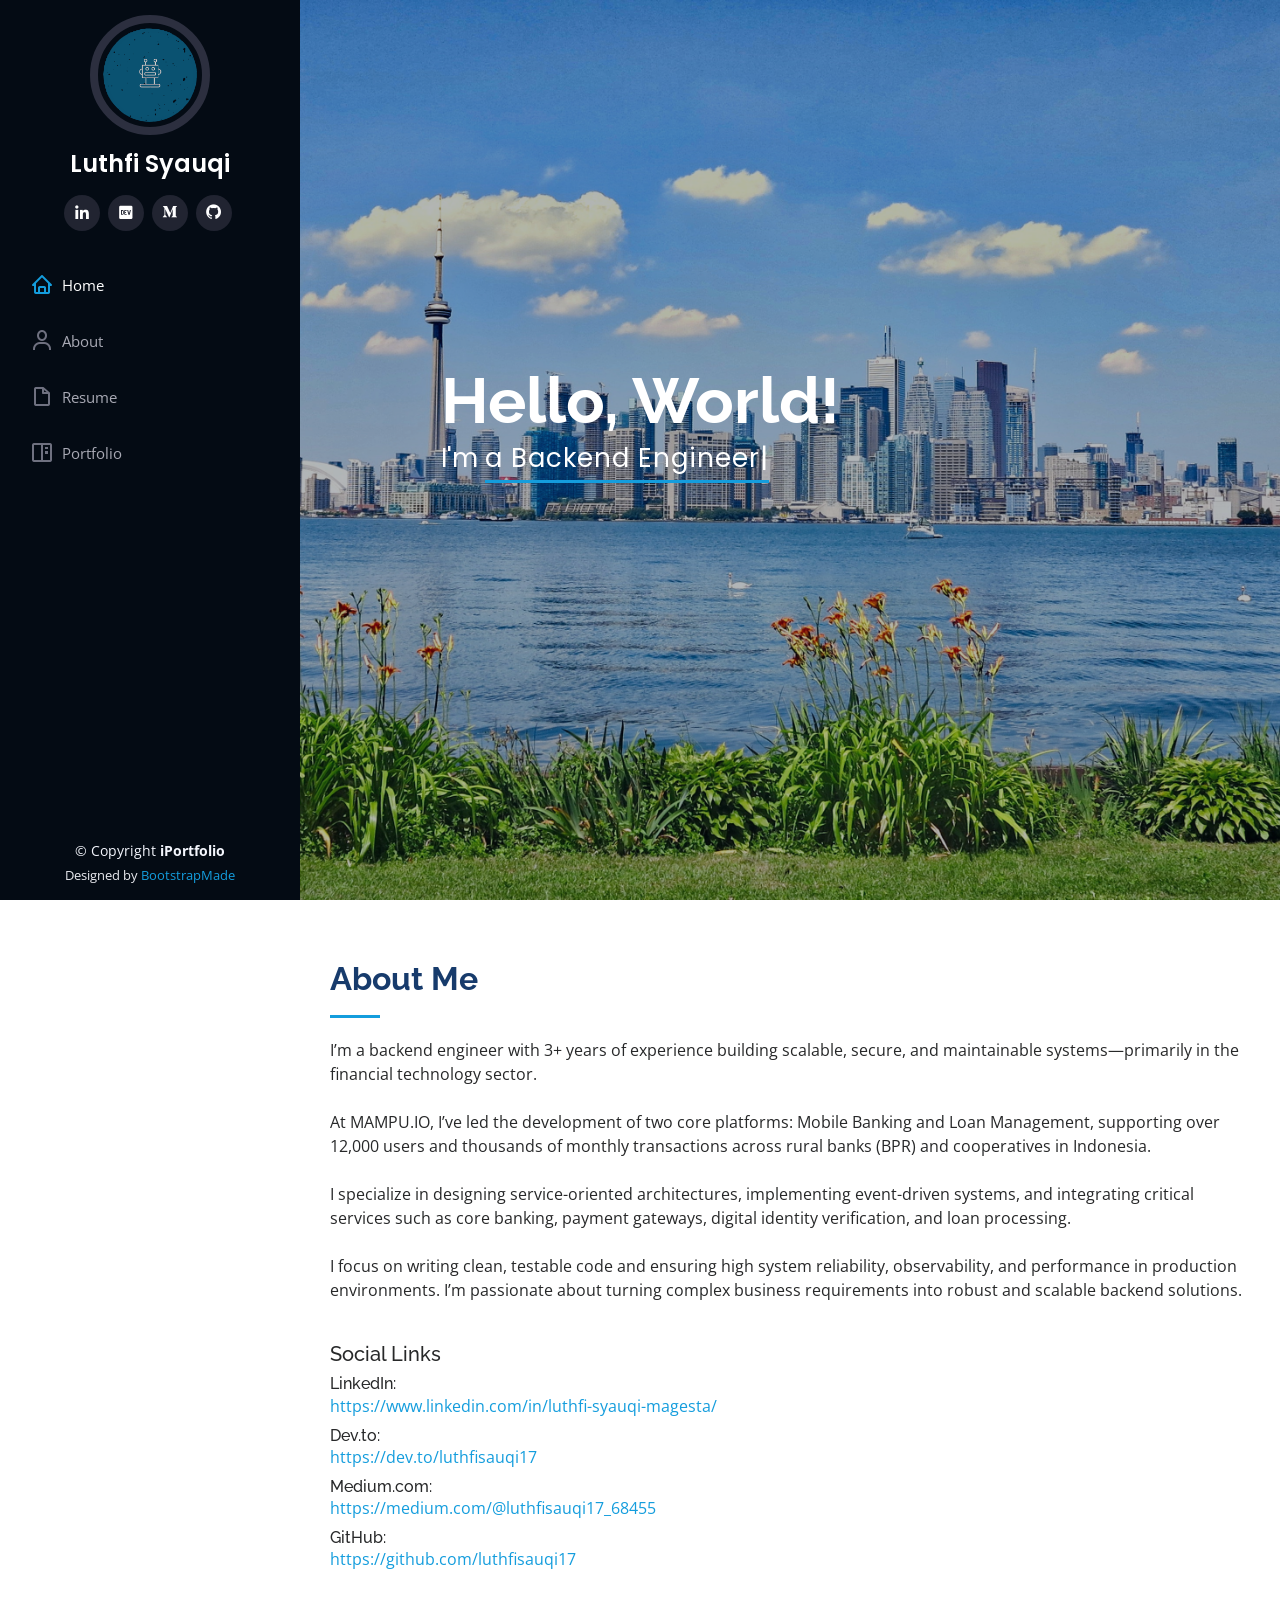
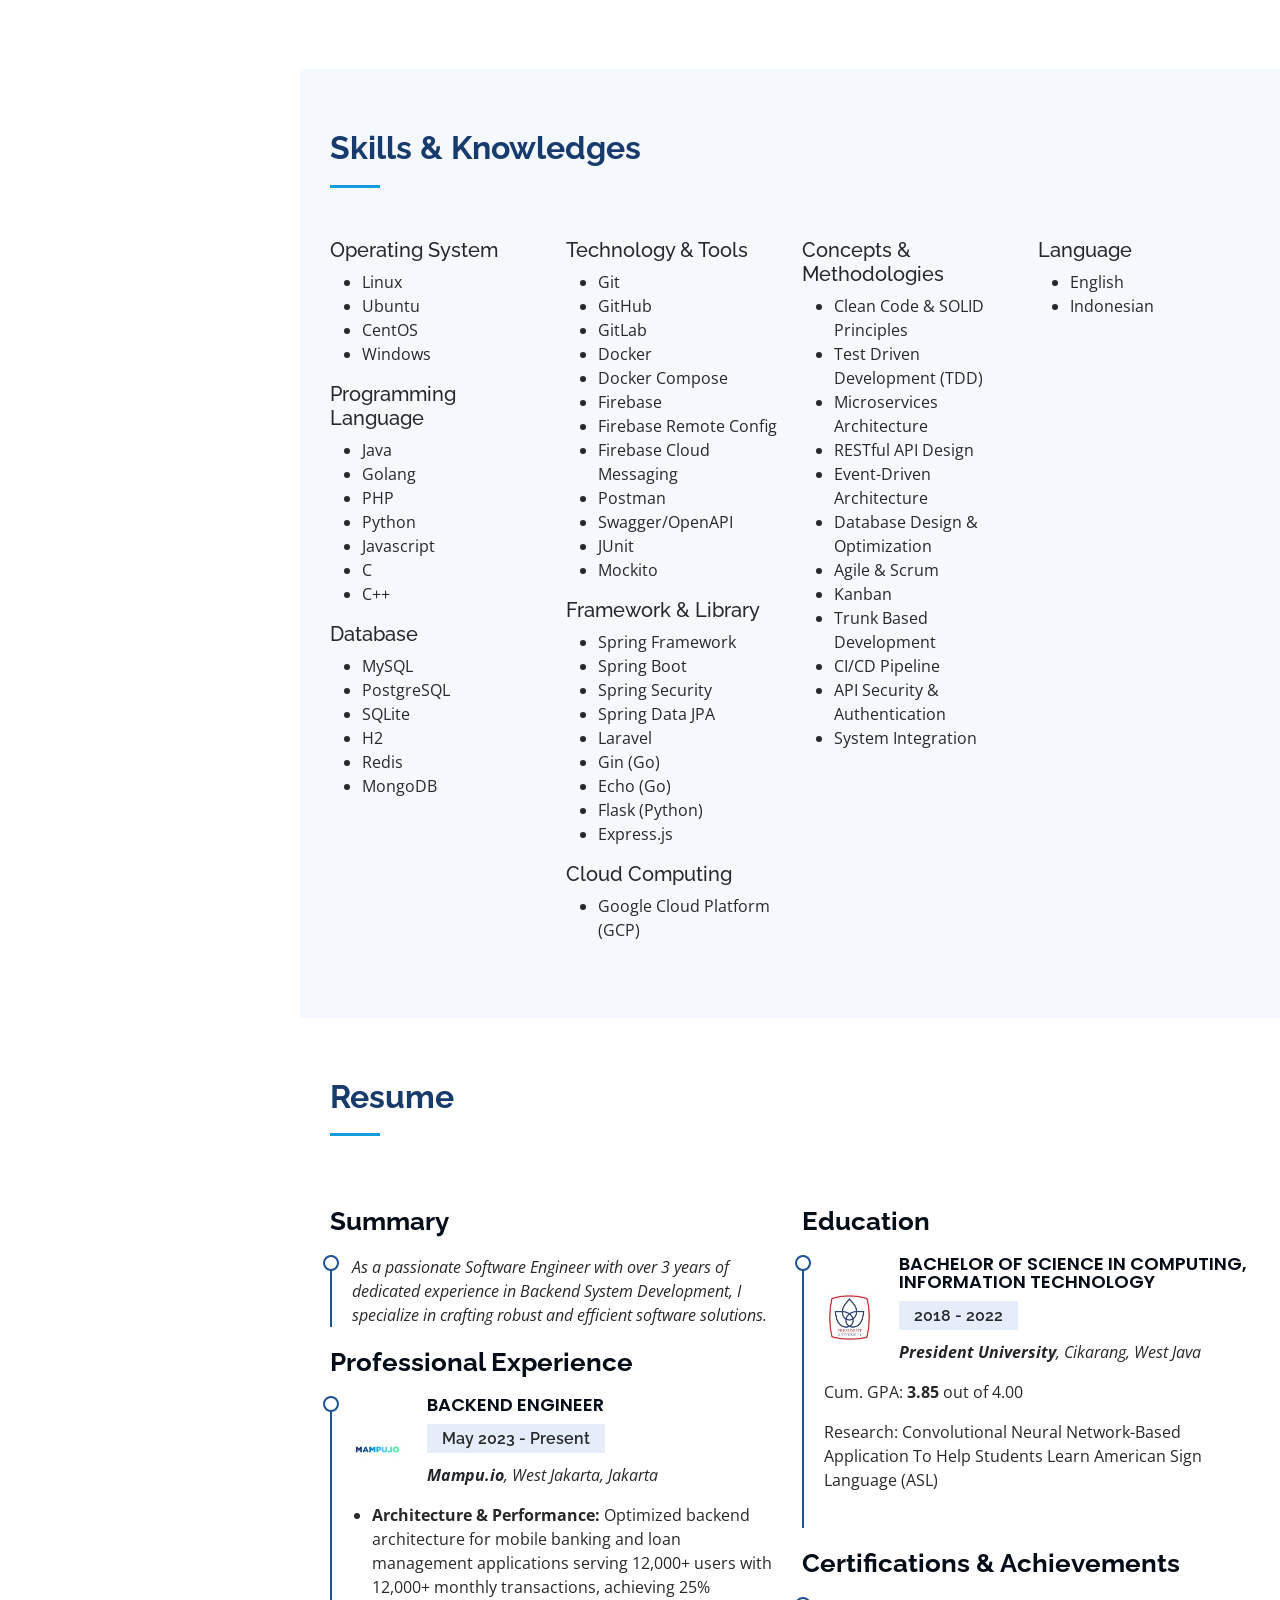
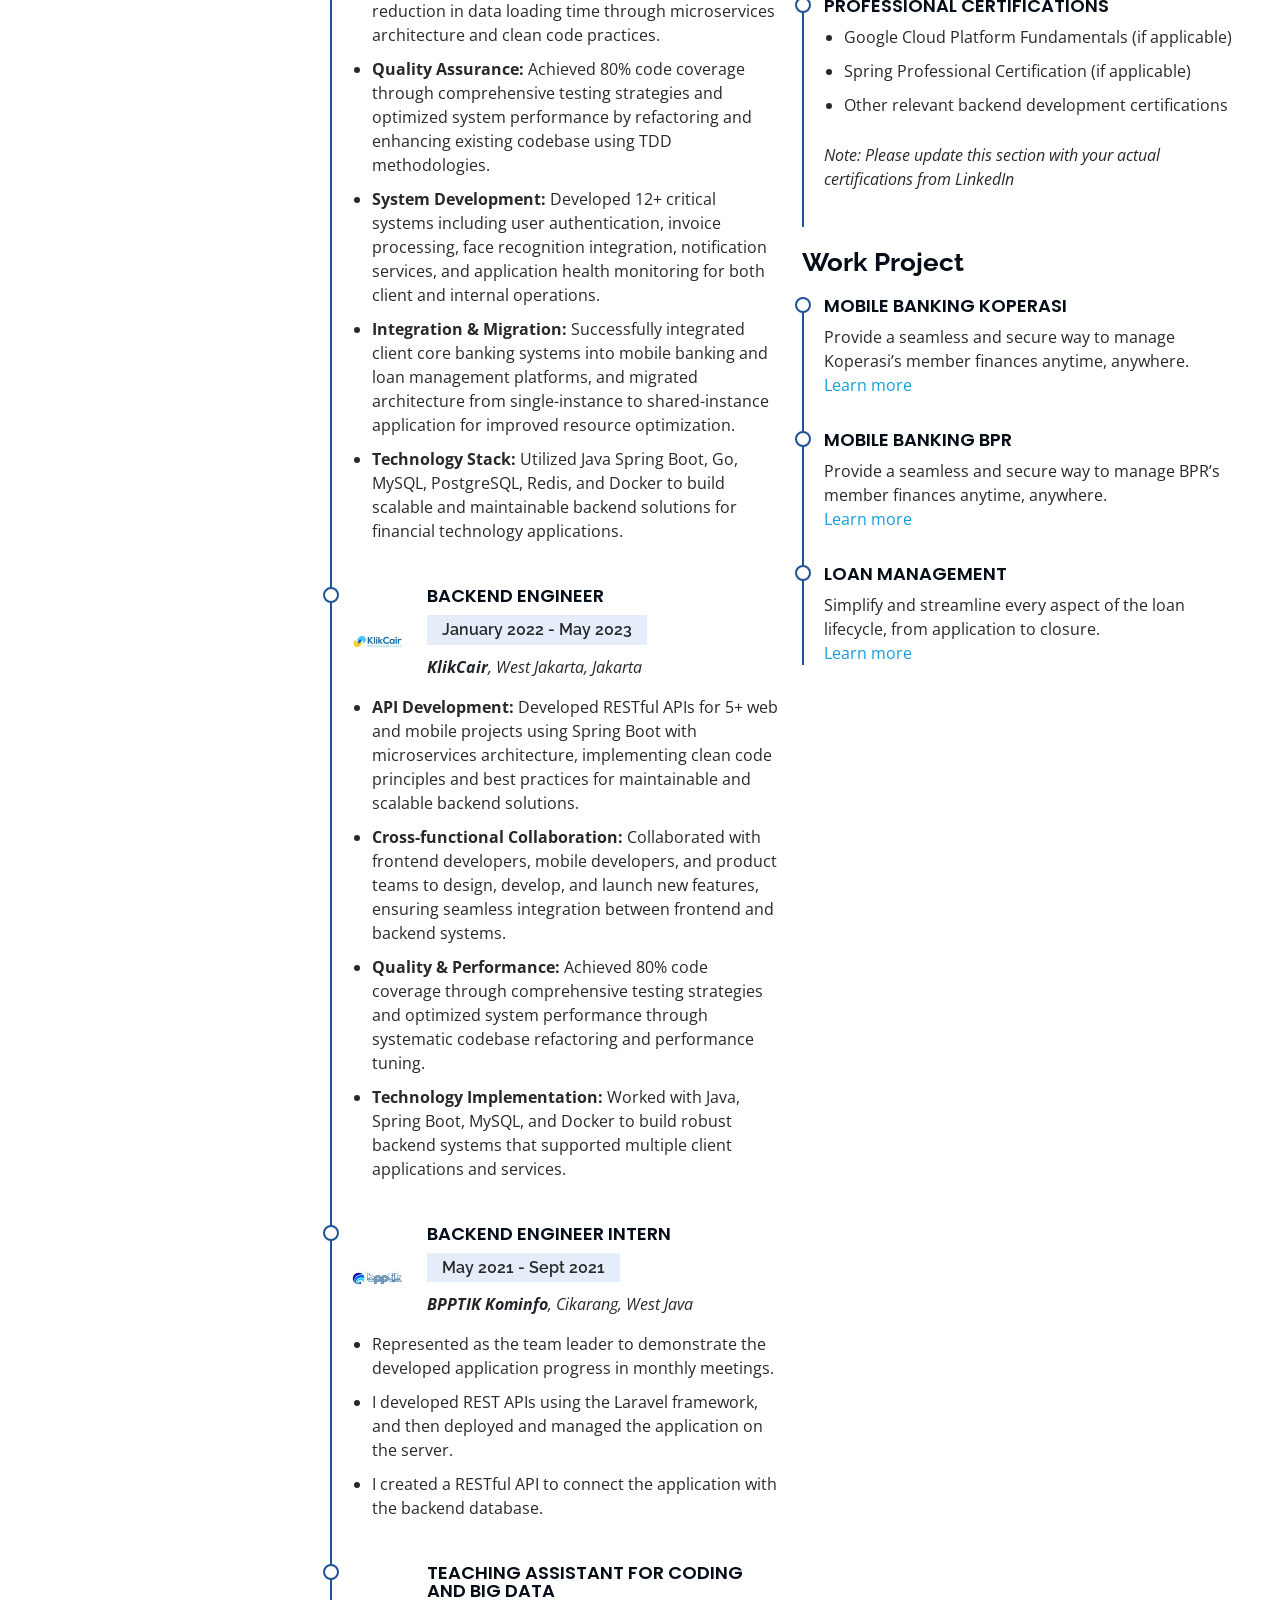
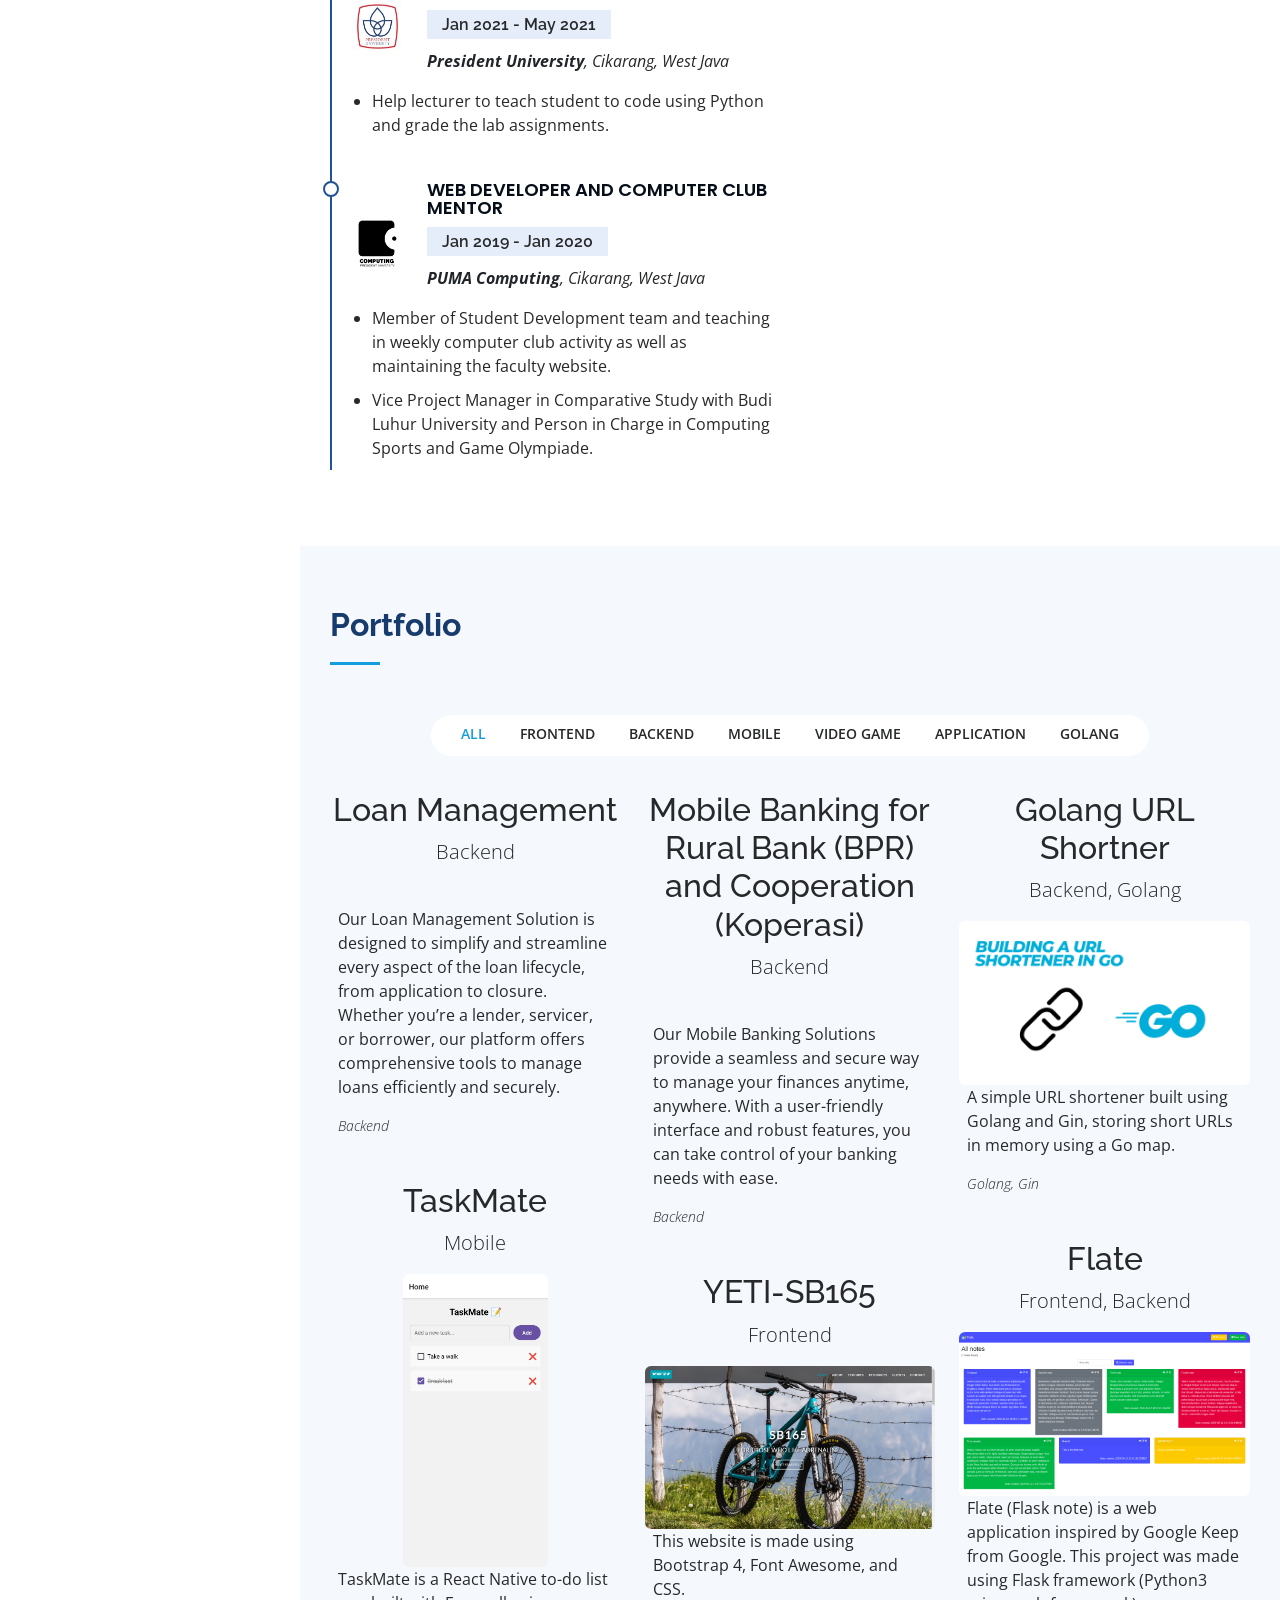
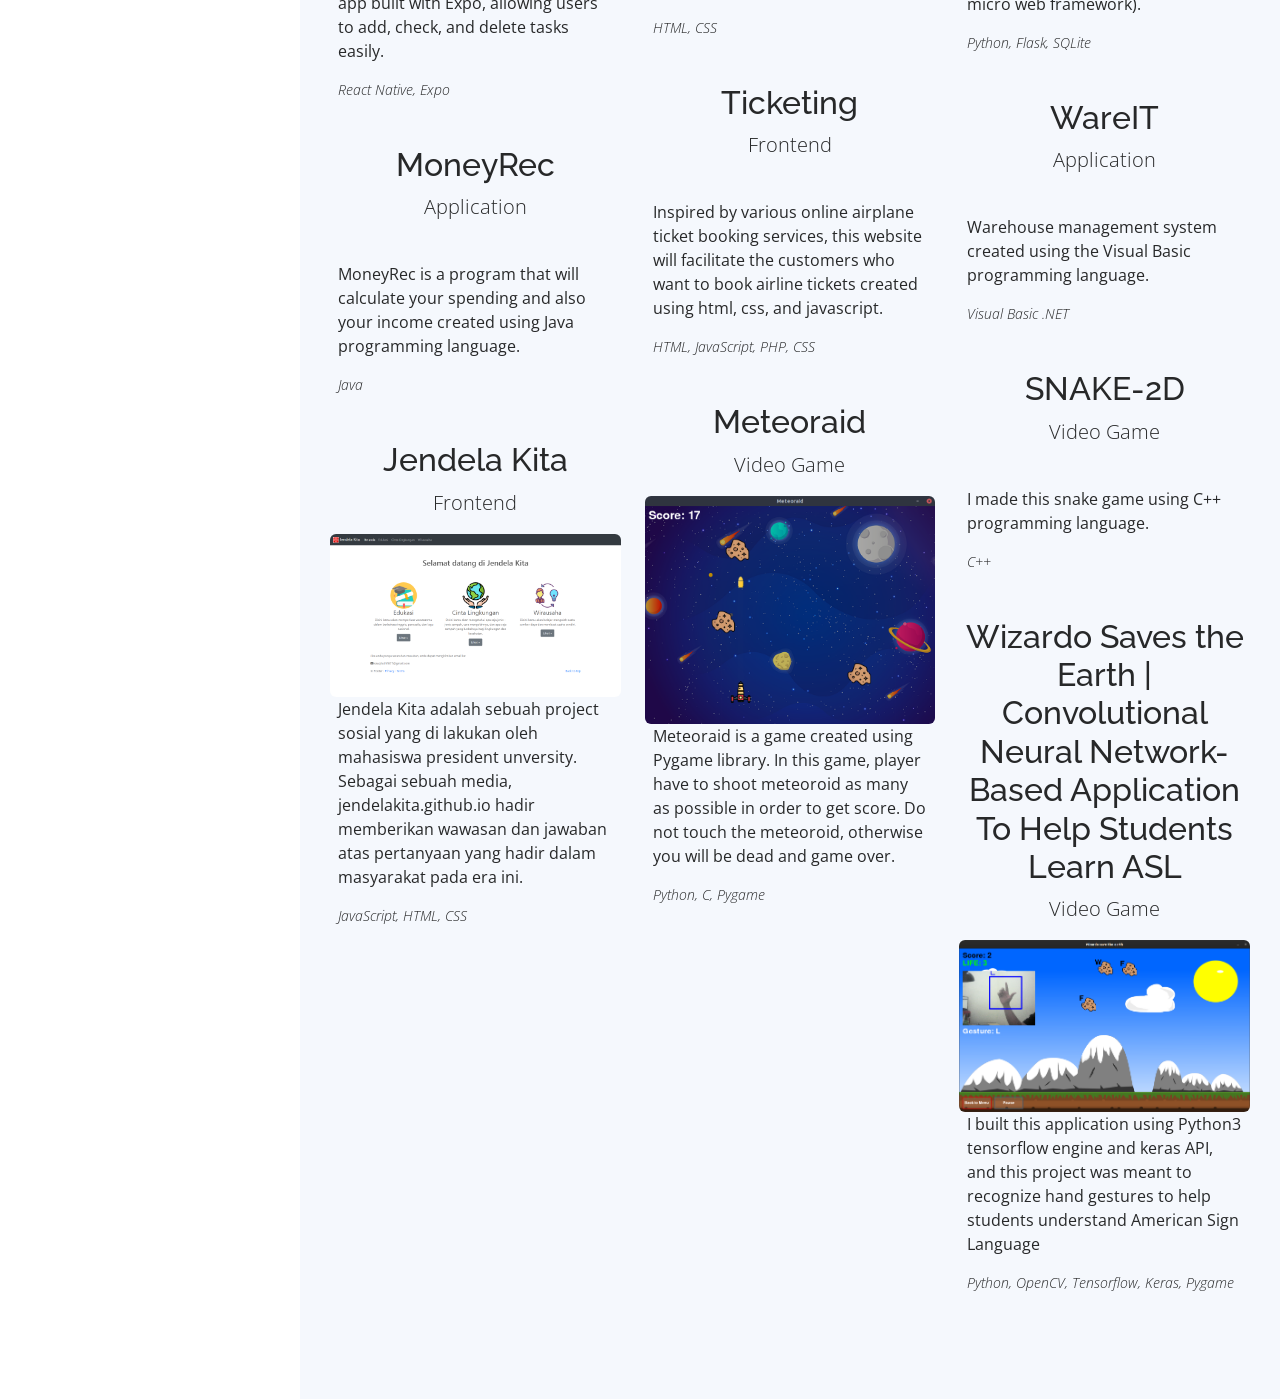
==== commit 13bf7159: "Remove PDF link from resume section Removed the paragraph about viewing the PDF version of the resum" ====
--- a/index.html
+++ b/index.html
@@ -403,11 +403,6 @@
       <div class="container">
         <div class="section-title">
           <h2>Resume</h2>
-          <p>
-            You can view the pdf version
-            <a target="_blank"
-              href="https://drive.google.com/file/d/1CiJWtPLFTE323DBfzjpwRtfTIhW22NA2/view?usp=sharing">here</a>.
-          </p>
         </div>
 
         <div class="row">
@@ -1007,4 +1002,4 @@
   </script>
 </body>
 
-</html>+</html>
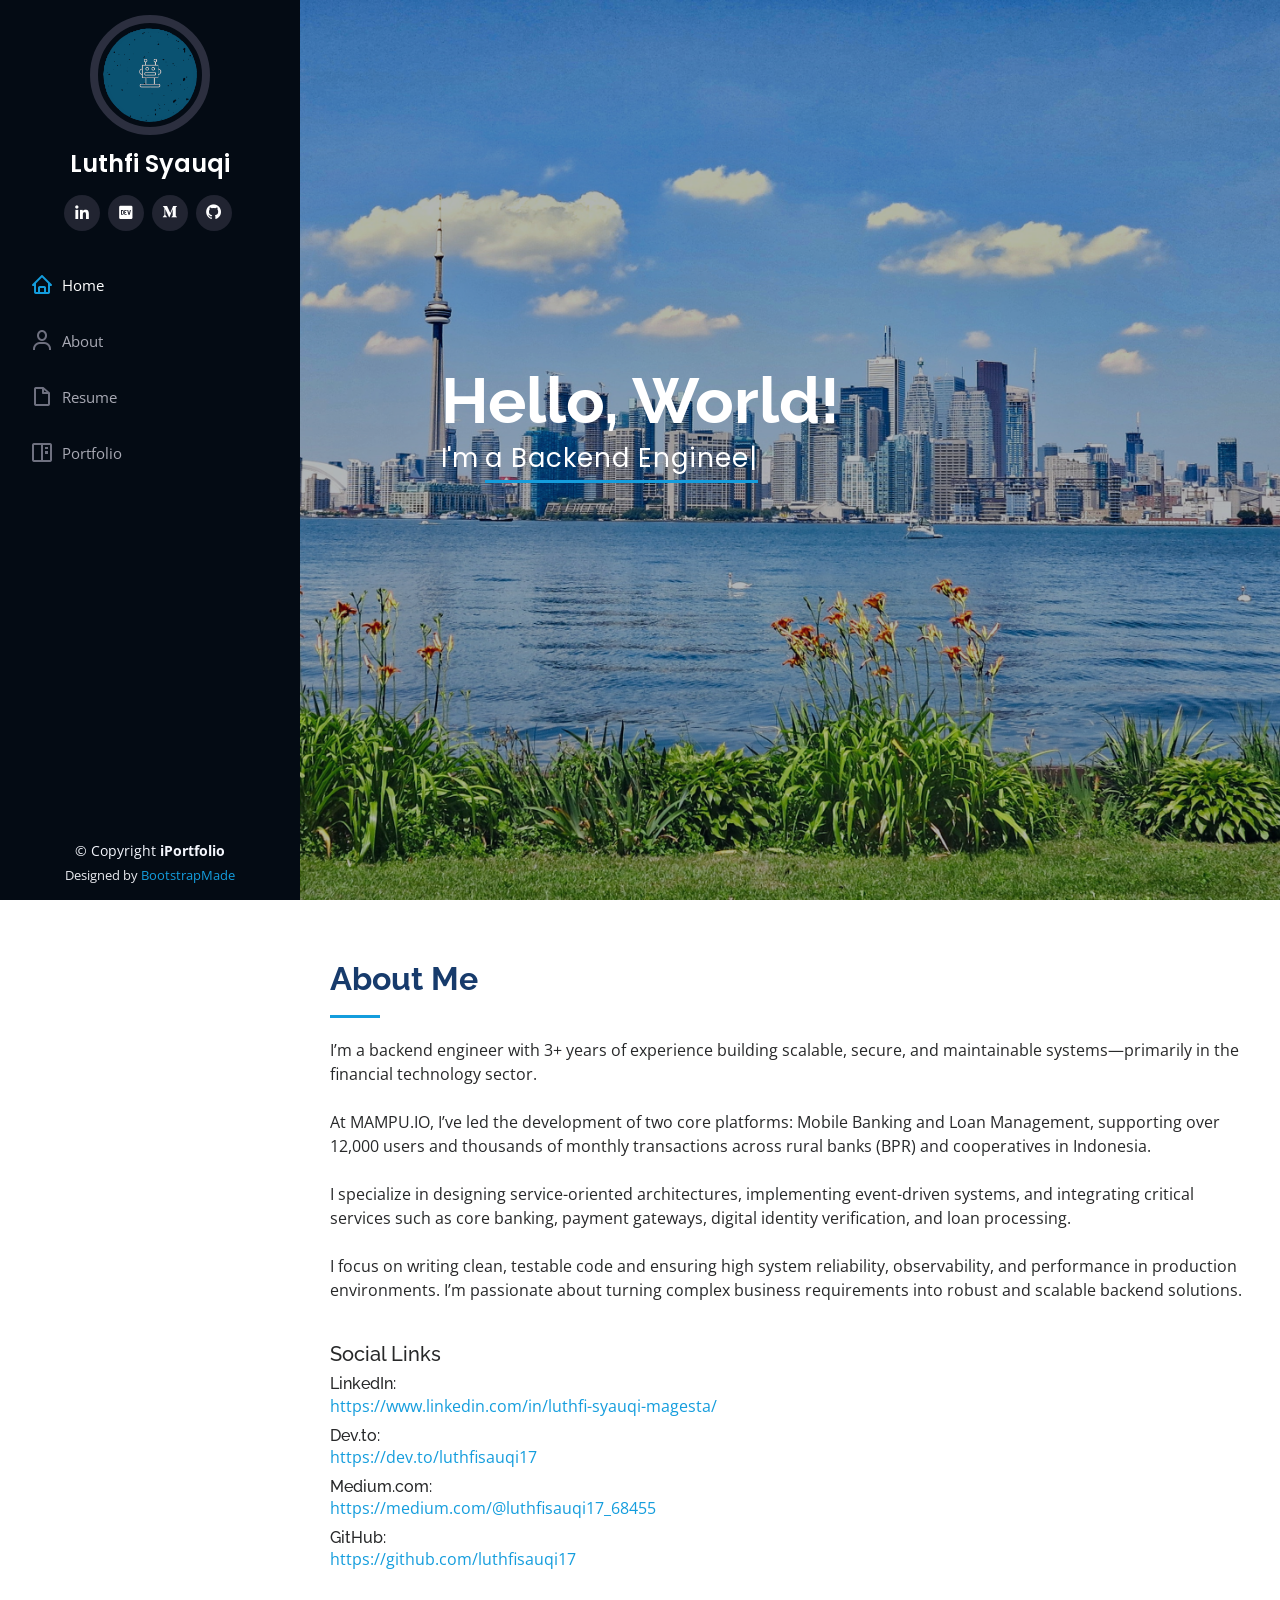
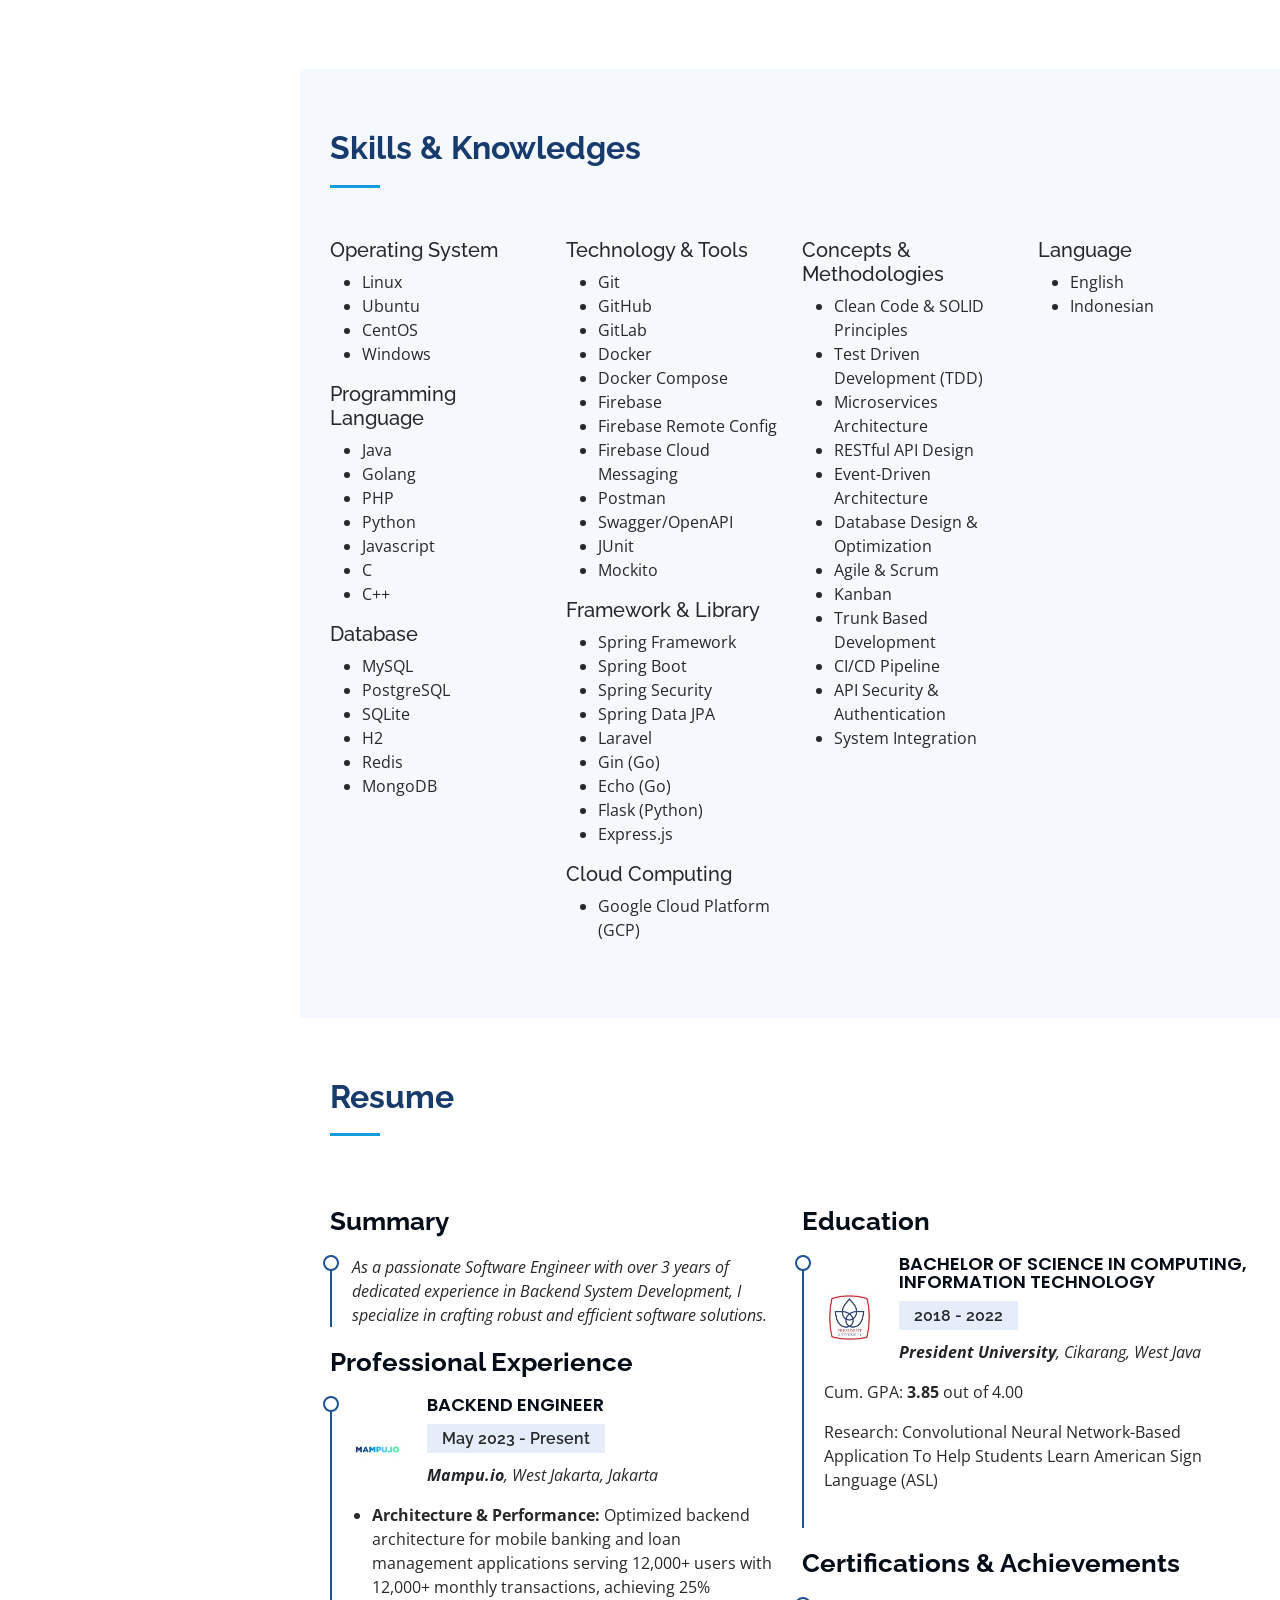
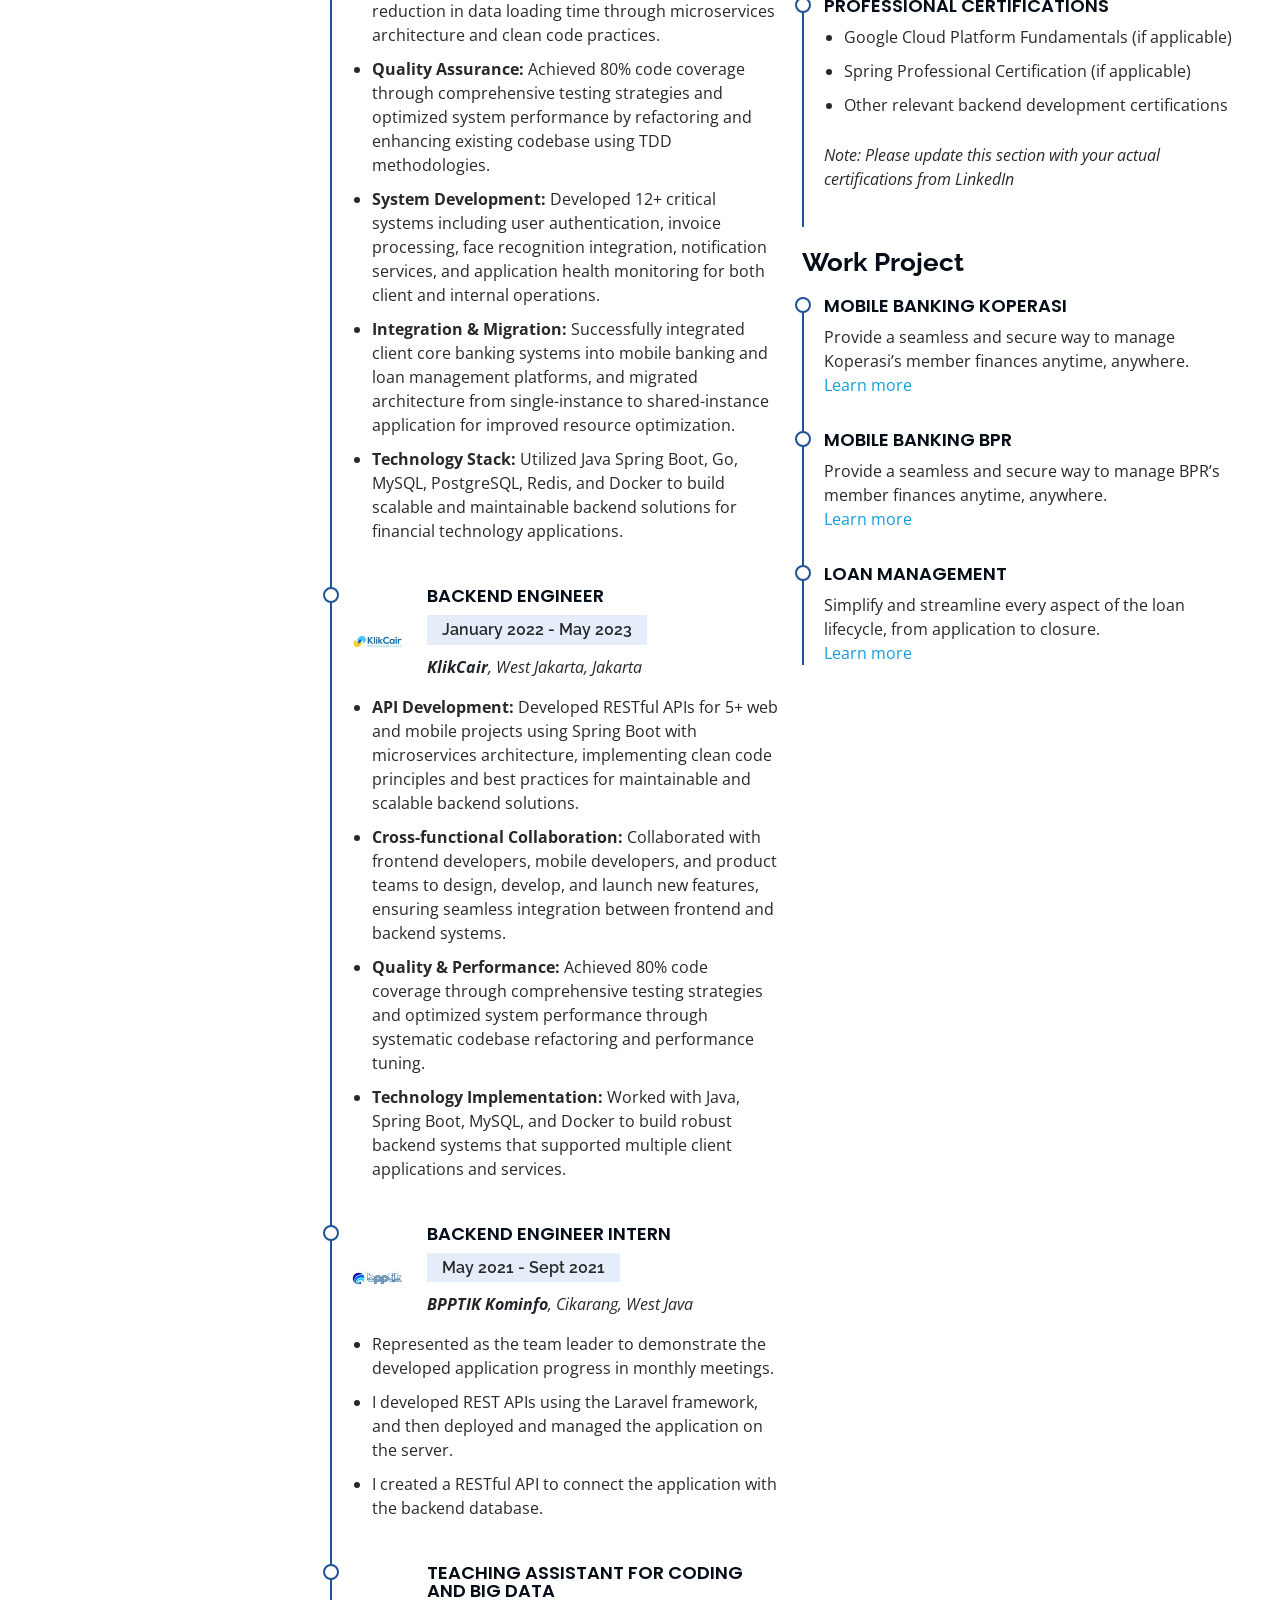
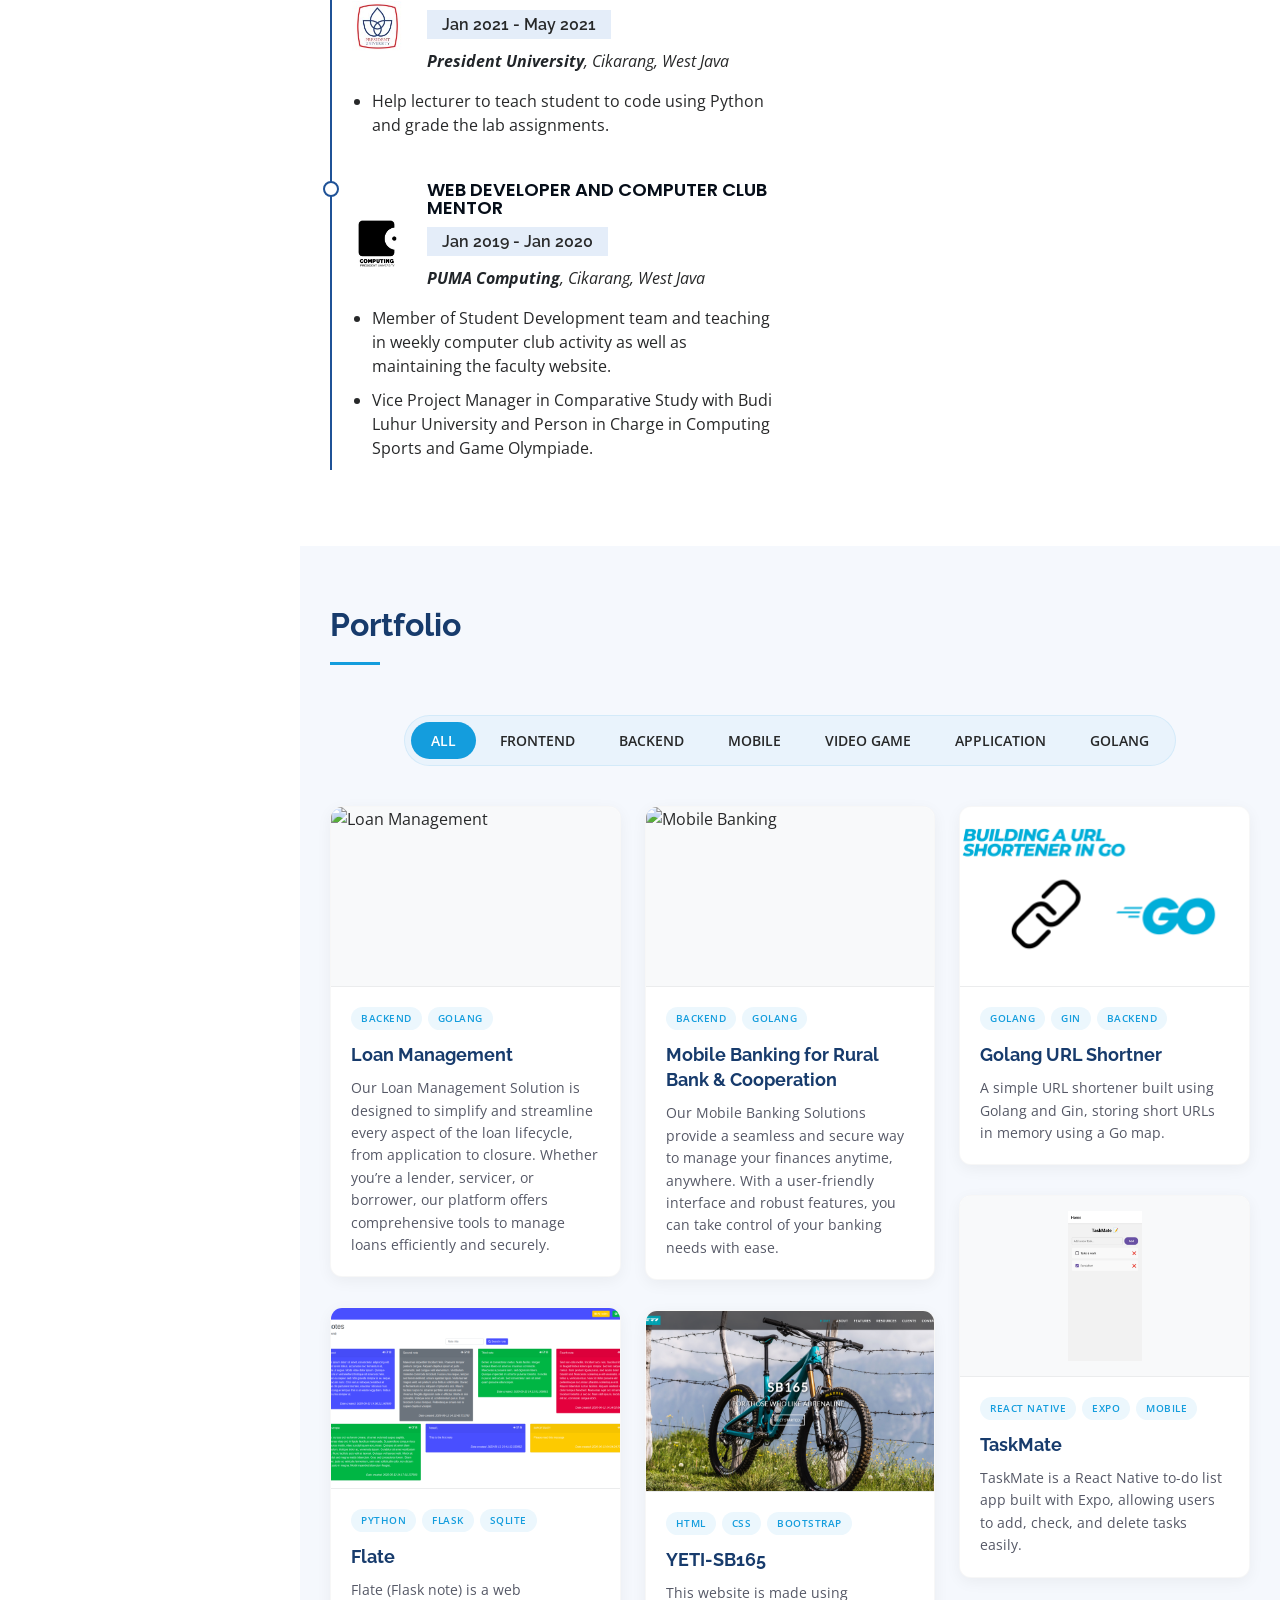
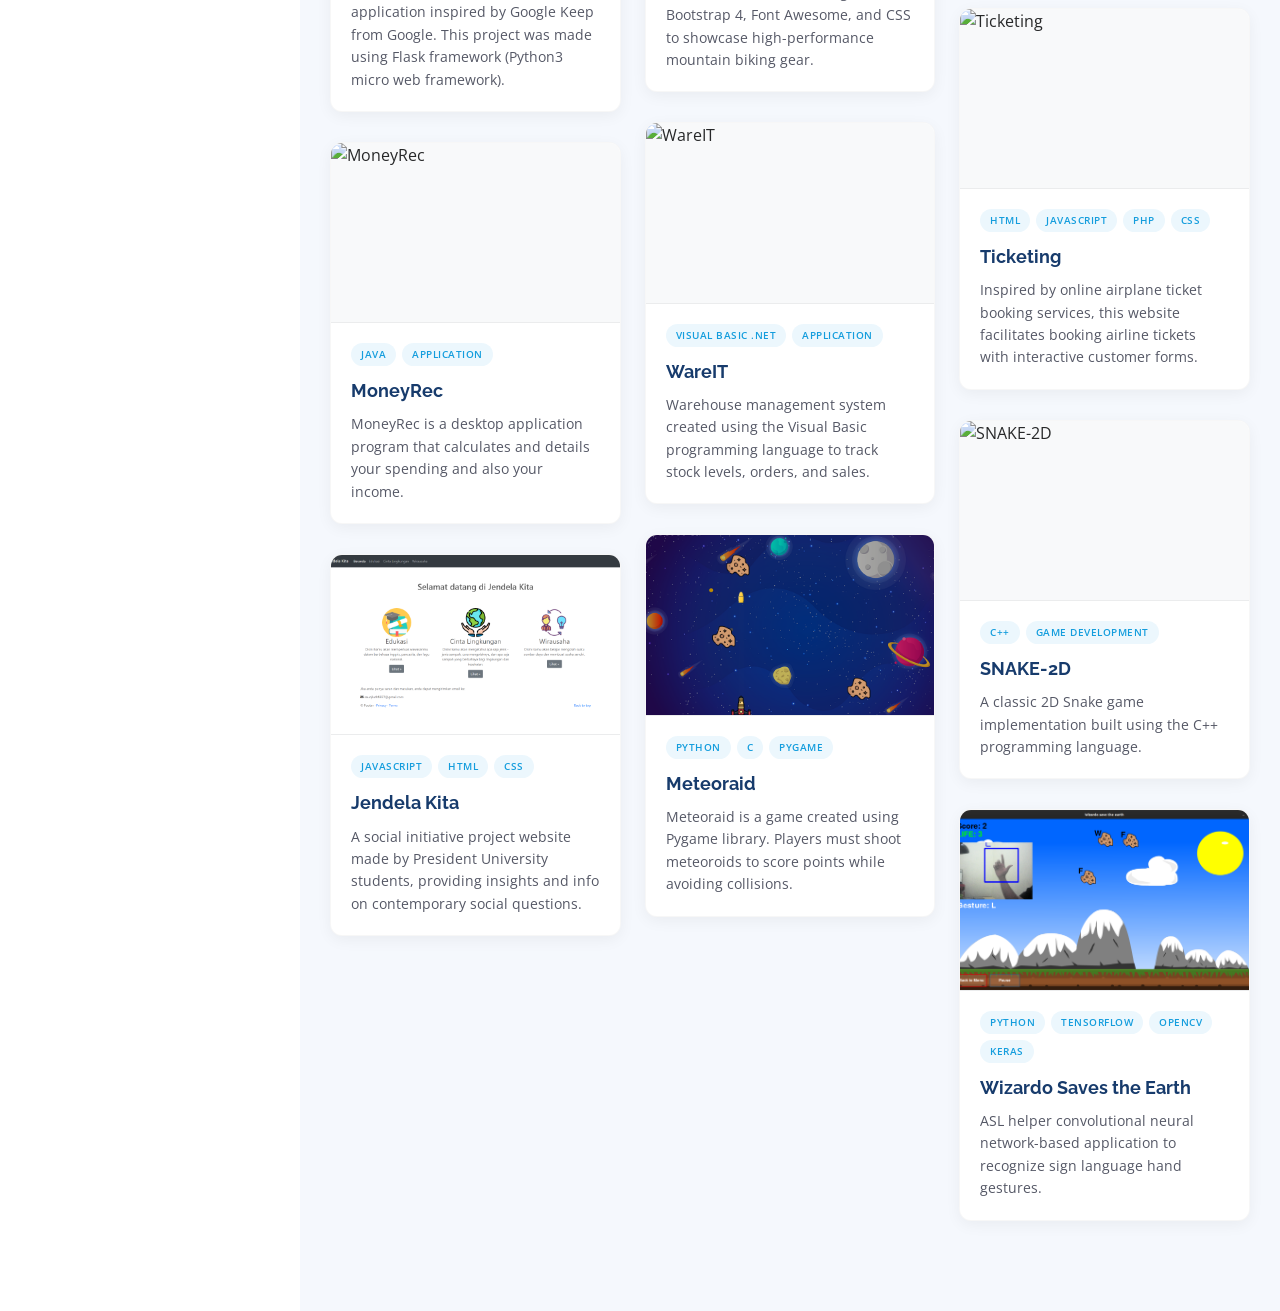
==== commit 9f3d19c2: "refactor: redesign portfolio section with modern card layout and improved filter styling" ====
--- a/index.html
+++ b/index.html
@@ -670,267 +670,310 @@
         </div>
 
         <div class="row portfolio-container" data-aos="fade-up" data-aos-delay="100">
+          <!-- Loan Management -->
+          <div class="col-lg-4 col-md-6 portfolio-item filter-backend filter-golang">
+            <div class="portfolio-card">
+              <div class="portfolio-wrap">
+                <img src="https://mampu.io/wp-content/uploads/2024/08/Frame-1171276186.png" class="img-fluid" alt="Loan Management" />
+                <div class="portfolio-links">
+                  <a href="https://mampu.io/loan-management/" target="_blank" title="Website"><i class="bx bx-world"></i></a>
+                </div>
+              </div>
+              <div class="portfolio-info-body">
+                <div class="portfolio-tags">
+                  <span class="portfolio-tag">Backend</span>
+                  <span class="portfolio-tag">Golang</span>
+                </div>
+                <h3>Loan Management</h3>
+                <p>
+                  Our Loan Management Solution is designed to simplify and streamline every aspect of the loan lifecycle,
+                  from application to closure. Whether you’re a lender, servicer, or borrower, our platform offers
+                  comprehensive tools to manage loans efficiently and securely.
+                </p>
+              </div>
+            </div>
+          </div>
+
           <!-- Mobile Banking for Rural Bank (BPR) and Cooperation (Koperasi) -->
           <div class="col-lg-4 col-md-6 portfolio-item filter-backend filter-golang">
-            <h2 class="text-center">Loan Management</h2>
-            <p class="text-center lead">Backend</p>
-            <div class="portfolio-wrap text-center">
-              <img src="https://mampu.io/wp-content/uploads/2024/08/Frame-1171276186.png"
-                class="img-fluid rounded max-width" alt="" style="max-width: 100%; height: auto" />
-              <div class="portfolio-links">
-                <a href="https://mampu.io/loan-management/" title="Website"><i
-                    class="bx bx-world"></i></a>
-              </div>
-            </div>
-            <p class="mx-2">
-              Our Loan Management Solution is designed to simplify and streamline every aspect of the loan lifecycle,
-              from application to closure. Whether you’re a lender, servicer, or borrower, our platform offers
-              comprehensive tools to manage loans efficiently and securely.
-            </p>
-            <p class="small fw-lighter fst-italic mx-2">Backend</p>
-          </div>
-
-          <div class="row portfolio-container" data-aos="fade-up" data-aos-delay="100">
-            <!-- Mobile Banking for Rural Bank (BPR) and Cooperation (Koperasi) -->
-            <div class="col-lg-4 col-md-6 portfolio-item filter-backend filter-golang">
-              <h2 class="text-center">Mobile Banking for Rural Bank (BPR) and Cooperation (Koperasi)</h2>
-              <p class="text-center lead">Backend</p>
-              <div class="portfolio-wrap text-center">
-                <img src="https://mampu.io/wp-content/uploads/2024/08/Frame-1171276182-1.png"
-                  class="img-fluid rounded max-width" alt="" style="max-width: 100%; height: auto" />
-                <div class="portfolio-links">
-                  <a href="https://mampu.io/mobile-banking-bpr/" title="Mobile Banking BPR Website"><i
-                      class="bx bx-world"></i></a>
-                  <a href="https://mampu.io/mobile-banking-koperasi/" title="Mobile Banking Koperasi Website"><i
-                      class="bx bx-world"></i></a>
-                </div>
-              </div>
-              <p class="mx-2">
-                Our Mobile Banking Solutions provide a seamless and secure way to manage your finances anytime,
-                anywhere.
-                With a user-friendly interface and robust features, you can take control of your banking needs with
-                ease.
-              </p>
-              <p class="small fw-lighter fst-italic mx-2">Backend</p>
-            </div>
-
-            <!-- Golang URL Shortner -->
-            <div class="col-lg-4 col-md-6 portfolio-item filter-backend filter-golang">
-              <h2 class="text-center">Golang URL Shortner</h2>
-              <p class="text-center lead">Backend, Golang</p>
-              <div class="portfolio-wrap text-center">
-                <img src="assets/img/portfolio/golang-url-shortner.png" class="img-fluid rounded max-width" alt=""
-                  style="max-width: 100%; height: auto" />
-                <div class="portfolio-links">
-                  <a target="_blank" href="https://github.com/luthfisauqi17/go-url-shortner" title="Github"><i
-                      class="bx bxl-github"></i></a>
-                  <a target="_blank" href="https://youtu.be/PCPcFddQ5Dg" title="YouTube">
-                    <i class="bx bxl-youtube"></i>
-                  </a>
-                  <a target="_blank" href="https://dev.to/luthfisauqi17/building-a-url-shortener-in-go-592d"
-                    title="Dev.to">
-                    <i class="bx bxl-dev-to"></i>
-                  </a>
-                </div>
-              </div>
-              <p class="mx-2">
-                A simple URL shortener built using Golang and Gin, storing short
-                URLs in memory using a Go map.
-              </p>
-              <p class="small fw-lighter fst-italic mx-2">Golang, Gin</p>
-            </div>
-
-            <!-- TaskMate -->
-            <div class="col-lg-4 col-md-6 portfolio-item filter-mobile">
-              <h2 class="text-center">TaskMate</h2>
-              <p class="text-center lead">Mobile</p>
-              <div class="portfolio-wrap text-center">
-                <img src="assets/img/portfolio/taskmate.jpg" class="img-fluid rounded max-width" alt=""
-                  style="max-width: 50%; height: auto" />
-                <div class="portfolio-links">
-                  <a target="_blank" href="https://github.com/luthfisauqi17/TaskMate" title="Github"><i
-                      class="bx bxl-github"></i></a>
-                </div>
-              </div>
-              <p class="mx-2">
-                TaskMate is a React Native to-do list app built with Expo,
-                allowing users to add, check, and delete tasks easily.
-              </p>
-              <p class="small fw-lighter fst-italic mx-2">React Native, Expo</p>
-            </div>
-
-            <div class="col-lg-4 col-md-6 portfolio-item filter-frontend filter-backend">
-              <h2 class="text-center">Flate</h2>
-              <p class="text-center lead">Frontend, Backend</p>
-              <div class="portfolio-wrap">
-                <img src="assets/img/portfolio/flate1.png" class="img-fluid rounded" alt="" />
-                <div class="portfolio-links">
-                  <a href="https://github.com/luthfisauqi17/Flate" title="Github"><i class="bx bxl-github"></i></a>
-                </div>
-              </div>
-              <p class="mx-2">
-                Flate (Flask note) is a web application inspired by Google Keep
-                from Google. This project was made using Flask framework
-                (Python3 micro web framework).
-              </p>
-              <p class="small fw-lighter fst-italic mx-2">
-                Python, Flask, SQLite
-              </p>
-            </div>
-
-            <div class="col-lg-4 col-md-6 portfolio-item filter-frontend">
-              <h2 class="text-center">YETI-SB165</h2>
-              <p class="text-center lead">Frontend</p>
-              <div class="portfolio-wrap">
-                <img src="assets/img/portfolio/yeti1.png" class="img-fluid rounded" alt="" />
-                <div class="portfolio-links">
-                  <a href="https://luthfisauqi17.github.io/YETI-SB165/" title="Website"><i class="bx bx-world"></i></a>
-                  <a href="https://github.com/luthfisauqi17/YETI-SB165" title="Github"><i class="bx bxl-github"></i></a>
-                </div>
-              </div>
-              <p class="mx-2">
-                This website is made using Bootstrap 4, Font Awesome, and CSS.
-              </p>
-              <p class="small fw-lighter fst-italic mx-2">HTML, CSS</p>
-            </div>
-
-            <div class="col-lg-4 col-md-6 portfolio-item filter-frontend">
-              <h2 class="text-center">Ticketing</h2>
-              <p class="text-center lead">Frontend</p>
-              <div class="portfolio-wrap">
-                <img
-                  src="https://socialify.git.ci/luthfisauqi17/Ticketing/image?language=1&name=1&owner=1&pattern=Floating%20Cogs&theme=Light"
-                  class="img-fluid rounded" alt="" />
-                <div class="portfolio-links">
-                  <a href="https://github.com/luthfisauqi17/Ticketing" title="Github"><i class="bx bxl-github"></i></a>
-                </div>
-              </div>
-              <p class="mx-2">
-                Inspired by various online airplane ticket booking services,
-                this website will facilitate the customers who want to book
-                airline tickets created using html, css, and javascript.
-              </p>
-              <p class="small fw-lighter fst-italic mx-2">
-                HTML, JavaScript, PHP, CSS
-              </p>
-            </div>
-
-            <div class="col-lg-4 col-md-6 portfolio-item filter-application">
-              <h2 class="text-center">WareIT</h2>
-              <p class="text-center lead">Application</p>
-              <div class="portfolio-wrap">
-                <img
-                  src="https://socialify.git.ci/luthfisauqi17/WareIT/image?language=1&name=1&owner=1&pattern=Floating%20Cogs&theme=Light"
-                  class="img-fluid rounded" alt="" />
-                <div class="portfolio-links">
-                  <a href="https://github.com/luthfisauqi17/WareIT" title="Github"><i class="bx bxl-github"></i></a>
-                </div>
-              </div>
-              <p class="mx-2">
-                Warehouse management system created using the Visual Basic
-                programming language.
-              </p>
-              <p class="small fw-lighter fst-italic mx-2">Visual Basic .NET</p>
-            </div>
-
-            <div class="col-lg-4 col-md-6 portfolio-item filter-application">
-              <h2 class="text-center">MoneyRec</h2>
-              <p class="text-center lead">Application</p>
-              <div class="portfolio-wrap">
-                <img
-                  src="https://socialify.git.ci/luthfisauqi17/MoneyRec/image?language=1&name=1&owner=1&pattern=Floating%20Cogs&theme=Light"
-                  class="img-fluid rounded" alt="" />
-                <div class="portfolio-links">
-                  <a href="https://github.com/luthfisauqi17/MoneyRec" title="Github"><i class="bx bxl-github"></i></a>
-                </div>
-              </div>
-              <p class="mx-2">
-                MoneyRec is a program that will calculate your spending and also
-                your income created using Java programming language.
-              </p>
-              <p class="small fw-lighter fst-italic mx-2">Java</p>
-            </div>
-
-            <div class="col-lg-4 col-md-6 portfolio-item filter-video-game">
-              <h2 class="text-center">SNAKE-2D</h2>
-              <p class="text-center lead">Video Game</p>
-              <div class="portfolio-wrap">
-                <img
-                  src="https://socialify.git.ci/luthfisauqi17/SNAKE-2D/image?language=1&name=1&owner=1&pattern=Floating%20Cogs&theme=Light"
-                  class="img-fluid rounded" alt="" />
-                <div class="portfolio-links">
-                  <a href="https://github.com/luthfisauqi17/SNAKE-2D" title="Github"><i class="bx bxl-github"></i></a>
-                </div>
-              </div>
-              <p class="mx-2">
-                I made this snake game using C++ programming language.
-              </p>
-              <p class="small fw-lighter fst-italic mx-2">C++</p>
-            </div>
-
-            <div class="col-lg-4 col-md-6 portfolio-item filter-video-game">
-              <h2 class="text-center">Meteoraid</h2>
-              <p class="text-center lead">Video Game</p>
-              <div class="portfolio-wrap">
-                <img src="assets/img/portfolio/meteoraid1.png" class="img-fluid rounded" alt="" />
-                <div class="portfolio-links">
-                  <a href="https://github.com/luthfisauqi17/Meteoraid" title="Github"><i class="bx bxl-github"></i></a>
-                </div>
-              </div>
-              <p class="mx-2">
-                Meteoraid is a game created using Pygame library. In this game,
-                player have to shoot meteoroid as many as possible in order to
-                get score. Do not touch the meteoroid, otherwise you will be
-                dead and game over.
-              </p>
-              <p class="small fw-lighter fst-italic mx-2">Python, C, Pygame</p>
-            </div>
-
-            <div class="col-lg-4 col-md-6 portfolio-item filter-frontend">
-              <h2 class="text-center">Jendela Kita</h2>
-              <p class="text-center lead">Frontend</p>
-              <div class="portfolio-wrap">
-                <img src="assets/img/portfolio/jendelakita1.png" class="img-fluid rounded" alt="" />
-                <div class="portfolio-links">
-                  <a href="https://jendelakita.github.io" title="Website"><i class="bx bx-world"></i></a>
-                  <a href="https://github.com/jendelakita/jendelakita.github.io" title="Github"><i
-                      class="bx bxl-github"></i></a>
-                </div>
-              </div>
-              <p class="mx-2">
-                Jendela Kita adalah sebuah project sosial yang di lakukan oleh
-                mahasiswa president unversity. Sebagai sebuah media,
-                jendelakita.github.io hadir memberikan wawasan dan jawaban atas
-                pertanyaan yang hadir dalam masyarakat pada era ini.
-              </p>
-              <p class="small fw-lighter fst-italic mx-2">
-                JavaScript, HTML, CSS
-              </p>
-            </div>
-
-            <div class="col-lg-4 col-md-6 portfolio-item filter-video-game">
-              <h2 class="text-center">
-                Wizardo Saves the Earth | Convolutional Neural Network-Based
-                Application To Help Students Learn ASL
-              </h2>
-              <p class="text-center lead">Video Game</p>
-              <div class="portfolio-wrap">
-                <img src="assets/img/portfolio/wste1.png" class="img-fluid rounded" alt="" />
-                <div class="portfolio-links">
-                  <a href="https://drive.google.com/file/u/1/d/1BhCt_jHKoyHKm6Hv2RAlThcbGV_M2hQK/view?usp=drivesdk"
-                    title="Github"><i class="bx bxs-movie-play"></i></a>
-                </div>
-              </div>
-              <p class="mx-2">
-                I built this application using Python3 tensorflow engine and
-                keras API, and this project was meant to recognize hand gestures
-                to help students understand American Sign Language
-              </p>
-              <p class="small fw-lighter fst-italic mx-2">
-                Python, OpenCV, Tensorflow, Keras, Pygame
-              </p>
-            </div>
-          </div>
+            <div class="portfolio-card">
+              <div class="portfolio-wrap">
+                <img src="https://mampu.io/wp-content/uploads/2024/08/Frame-1171276182-1.png" class="img-fluid" alt="Mobile Banking" />
+                <div class="portfolio-links">
+                  <a href="https://mampu.io/mobile-banking-bpr/" target="_blank" title="Mobile Banking BPR Website"><i class="bx bx-world"></i></a>
+                  <a href="https://mampu.io/mobile-banking-koperasi/" target="_blank" title="Mobile Banking Koperasi Website"><i class="bx bx-world"></i></a>
+                </div>
+              </div>
+              <div class="portfolio-info-body">
+                <div class="portfolio-tags">
+                  <span class="portfolio-tag">Backend</span>
+                  <span class="portfolio-tag">Golang</span>
+                </div>
+                <h3>Mobile Banking for Rural Bank &amp; Cooperation</h3>
+                <p>
+                  Our Mobile Banking Solutions provide a seamless and secure way to manage your finances anytime,
+                  anywhere. With a user-friendly interface and robust features, you can take control of your banking needs with ease.
+                </p>
+              </div>
+            </div>
+          </div>
+
+          <!-- Golang URL Shortner -->
+          <div class="col-lg-4 col-md-6 portfolio-item filter-backend filter-golang">
+            <div class="portfolio-card">
+              <div class="portfolio-wrap">
+                <img src="assets/img/portfolio/golang-url-shortner.png" class="img-fluid" alt="Golang URL Shortner" />
+                <div class="portfolio-links">
+                  <a target="_blank" href="https://github.com/luthfisauqi17/go-url-shortner" title="Github"><i class="bx bxl-github"></i></a>
+                  <a target="_blank" href="https://youtu.be/PCPcFddQ5Dg" title="YouTube"><i class="bx bxl-youtube"></i></a>
+                  <a target="_blank" href="https://dev.to/luthfisauqi17/building-a-url-shortener-in-go-592d" title="Dev.to"><i class="bx bxl-dev-to"></i></a>
+                </div>
+              </div>
+              <div class="portfolio-info-body">
+                <div class="portfolio-tags">
+                  <span class="portfolio-tag">Golang</span>
+                  <span class="portfolio-tag">Gin</span>
+                  <span class="portfolio-tag">Backend</span>
+                </div>
+                <h3>Golang URL Shortner</h3>
+                <p>
+                  A simple URL shortener built using Golang and Gin, storing short URLs in memory using a Go map.
+                </p>
+              </div>
+            </div>
+          </div>
+
+          <!-- TaskMate -->
+          <div class="col-lg-4 col-md-6 portfolio-item filter-mobile">
+            <div class="portfolio-card">
+              <div class="portfolio-wrap">
+                <img src="assets/img/portfolio/taskmate.jpg" class="img-fluid" alt="TaskMate" />
+                <div class="portfolio-links">
+                  <a target="_blank" href="https://github.com/luthfisauqi17/TaskMate" title="Github"><i class="bx bxl-github"></i></a>
+                </div>
+              </div>
+              <div class="portfolio-info-body">
+                <div class="portfolio-tags">
+                  <span class="portfolio-tag">React Native</span>
+                  <span class="portfolio-tag">Expo</span>
+                  <span class="portfolio-tag">Mobile</span>
+                </div>
+                <h3>TaskMate</h3>
+                <p>
+                  TaskMate is a React Native to-do list app built with Expo, allowing users to add, check, and delete tasks easily.
+                </p>
+              </div>
+            </div>
+          </div>
+
+          <!-- Flate -->
+          <div class="col-lg-4 col-md-6 portfolio-item filter-frontend filter-backend">
+            <div class="portfolio-card">
+              <div class="portfolio-wrap">
+                <img src="assets/img/portfolio/flate1.png" class="img-fluid" alt="Flate" />
+                <div class="portfolio-links">
+                  <a target="_blank" href="https://github.com/luthfisauqi17/Flate" title="Github"><i class="bx bxl-github"></i></a>
+                </div>
+              </div>
+              <div class="portfolio-info-body">
+                <div class="portfolio-tags">
+                  <span class="portfolio-tag">Python</span>
+                  <span class="portfolio-tag">Flask</span>
+                  <span class="portfolio-tag">SQLite</span>
+                </div>
+                <h3>Flate</h3>
+                <p>
+                  Flate (Flask note) is a web application inspired by Google Keep from Google. This project was made using Flask framework (Python3 micro web framework).
+                </p>
+              </div>
+            </div>
+          </div>
+
+          <!-- YETI-SB165 -->
+          <div class="col-lg-4 col-md-6 portfolio-item filter-frontend">
+            <div class="portfolio-card">
+              <div class="portfolio-wrap">
+                <img src="assets/img/portfolio/yeti1.png" class="img-fluid" alt="YETI-SB165" />
+                <div class="portfolio-links">
+                  <a target="_blank" href="https://luthfisauqi17.github.io/YETI-SB165/" title="Website"><i class="bx bx-world"></i></a>
+                  <a target="_blank" href="https://github.com/luthfisauqi17/YETI-SB165" title="Github"><i class="bx bxl-github"></i></a>
+                </div>
+              </div>
+              <div class="portfolio-info-body">
+                <div class="portfolio-tags">
+                  <span class="portfolio-tag">HTML</span>
+                  <span class="portfolio-tag">CSS</span>
+                  <span class="portfolio-tag">Bootstrap</span>
+                </div>
+                <h3>YETI-SB165</h3>
+                <p>
+                  This website is made using Bootstrap 4, Font Awesome, and CSS to showcase high-performance mountain biking gear.
+                </p>
+              </div>
+            </div>
+          </div>
+
+          <!-- Ticketing -->
+          <div class="col-lg-4 col-md-6 portfolio-item filter-frontend">
+            <div class="portfolio-card">
+              <div class="portfolio-wrap">
+                <img src="https://socialify.git.ci/luthfisauqi17/Ticketing/image?language=1&name=1&owner=1&pattern=Floating%20Cogs&theme=Light" class="img-fluid" alt="Ticketing" />
+                <div class="portfolio-links">
+                  <a target="_blank" href="https://github.com/luthfisauqi17/Ticketing" title="Github"><i class="bx bxl-github"></i></a>
+                </div>
+              </div>
+              <div class="portfolio-info-body">
+                <div class="portfolio-tags">
+                  <span class="portfolio-tag">HTML</span>
+                  <span class="portfolio-tag">JavaScript</span>
+                  <span class="portfolio-tag">PHP</span>
+                  <span class="portfolio-tag">CSS</span>
+                </div>
+                <h3>Ticketing</h3>
+                <p>
+                  Inspired by online airplane ticket booking services, this website facilitates booking airline tickets with interactive customer forms.
+                </p>
+              </div>
+            </div>
+          </div>
+
+          <!-- WareIT -->
+          <div class="col-lg-4 col-md-6 portfolio-item filter-application">
+            <div class="portfolio-card">
+              <div class="portfolio-wrap">
+                <img src="https://socialify.git.ci/luthfisauqi17/WareIT/image?language=1&name=1&owner=1&pattern=Floating%20Cogs&theme=Light" class="img-fluid" alt="WareIT" />
+                <div class="portfolio-links">
+                  <a target="_blank" href="https://github.com/luthfisauqi17/WareIT" title="Github"><i class="bx bxl-github"></i></a>
+                </div>
+              </div>
+              <div class="portfolio-info-body">
+                <div class="portfolio-tags">
+                  <span class="portfolio-tag">Visual Basic .NET</span>
+                  <span class="portfolio-tag">Application</span>
+                </div>
+                <h3>WareIT</h3>
+                <p>
+                  Warehouse management system created using the Visual Basic programming language to track stock levels, orders, and sales.
+                </p>
+              </div>
+            </div>
+          </div>
+
+          <!-- MoneyRec -->
+          <div class="col-lg-4 col-md-6 portfolio-item filter-application">
+            <div class="portfolio-card">
+              <div class="portfolio-wrap">
+                <img src="https://socialify.git.ci/luthfisauqi17/MoneyRec/image?language=1&name=1&owner=1&pattern=Floating%20Cogs&theme=Light" class="img-fluid" alt="MoneyRec" />
+                <div class="portfolio-links">
+                  <a target="_blank" href="https://github.com/luthfisauqi17/MoneyRec" title="Github"><i class="bx bxl-github"></i></a>
+                </div>
+              </div>
+              <div class="portfolio-info-body">
+                <div class="portfolio-tags">
+                  <span class="portfolio-tag">Java</span>
+                  <span class="portfolio-tag">Application</span>
+                </div>
+                <h3>MoneyRec</h3>
+                <p>
+                  MoneyRec is a desktop application program that calculates and details your spending and also your income.
+                </p>
+              </div>
+            </div>
+          </div>
+
+          <!-- SNAKE-2D -->
+          <div class="col-lg-4 col-md-6 portfolio-item filter-video-game">
+            <div class="portfolio-card">
+              <div class="portfolio-wrap">
+                <img src="https://socialify.git.ci/luthfisauqi17/SNAKE-2D/image?language=1&name=1&owner=1&pattern=Floating%20Cogs&theme=Light" class="img-fluid" alt="SNAKE-2D" />
+                <div class="portfolio-links">
+                  <a target="_blank" href="https://github.com/luthfisauqi17/SNAKE-2D" title="Github"><i class="bx bxl-github"></i></a>
+                </div>
+              </div>
+              <div class="portfolio-info-body">
+                <div class="portfolio-tags">
+                  <span class="portfolio-tag">C++</span>
+                  <span class="portfolio-tag">Game Development</span>
+                </div>
+                <h3>SNAKE-2D</h3>
+                <p>
+                  A classic 2D Snake game implementation built using the C++ programming language.
+                </p>
+              </div>
+            </div>
+          </div>
+
+          <!-- Meteoraid -->
+          <div class="col-lg-4 col-md-6 portfolio-item filter-video-game">
+            <div class="portfolio-card">
+              <div class="portfolio-wrap">
+                <img src="assets/img/portfolio/meteoraid1.png" class="img-fluid" alt="Meteoraid" />
+                <div class="portfolio-links">
+                  <a target="_blank" href="https://github.com/luthfisauqi17/Meteoraid" title="Github"><i class="bx bxl-github"></i></a>
+                </div>
+              </div>
+              <div class="portfolio-info-body">
+                <div class="portfolio-tags">
+                  <span class="portfolio-tag">Python</span>
+                  <span class="portfolio-tag">C</span>
+                  <span class="portfolio-tag">Pygame</span>
+                </div>
+                <h3>Meteoraid</h3>
+                <p>
+                  Meteoraid is a game created using Pygame library. Players must shoot meteoroids to score points while avoiding collisions.
+                </p>
+              </div>
+            </div>
+          </div>
+
+          <!-- Jendela Kita -->
+          <div class="col-lg-4 col-md-6 portfolio-item filter-frontend">
+            <div class="portfolio-card">
+              <div class="portfolio-wrap">
+                <img src="assets/img/portfolio/jendelakita1.png" class="img-fluid" alt="Jendela Kita" />
+                <div class="portfolio-links">
+                  <a target="_blank" href="https://jendelakita.github.io" title="Website"><i class="bx bx-world"></i></a>
+                  <a target="_blank" href="https://github.com/jendelakita/jendelakita.github.io" title="Github"><i class="bx bxl-github"></i></a>
+                </div>
+              </div>
+              <div class="portfolio-info-body">
+                <div class="portfolio-tags">
+                  <span class="portfolio-tag">JavaScript</span>
+                  <span class="portfolio-tag">HTML</span>
+                  <span class="portfolio-tag">CSS</span>
+                </div>
+                <h3>Jendela Kita</h3>
+                <p>
+                  A social initiative project website made by President University students, providing insights and info on contemporary social questions.
+                </p>
+              </div>
+            </div>
+          </div>
+
+          <!-- Wizardo Saves the Earth -->
+          <div class="col-lg-4 col-md-6 portfolio-item filter-video-game">
+            <div class="portfolio-card">
+              <div class="portfolio-wrap">
+                <img src="assets/img/portfolio/wste1.png" class="img-fluid" alt="Wizardo Saves the Earth" />
+                <div class="portfolio-links">
+                  <a target="_blank" href="https://drive.google.com/file/u/1/d/1BhCt_jHKoyHKm6Hv2RAlThcbGV_M2hQK/view?usp=drivesdk" title="Video Demo"><i class="bx bxs-movie-play"></i></a>
+                </div>
+              </div>
+              <div class="portfolio-info-body">
+                <div class="portfolio-tags">
+                  <span class="portfolio-tag">Python</span>
+                  <span class="portfolio-tag">Tensorflow</span>
+                  <span class="portfolio-tag">OpenCV</span>
+                  <span class="portfolio-tag">Keras</span>
+                </div>
+                <h3>Wizardo Saves the Earth</h3>
+                <p>
+                  ASL helper convolutional neural network-based application to recognize sign language hand gestures.
+                </p>
+              </div>
+            </div>
+          </div>
+        </div>
         </div>
     </section>
     <!-- End Portfolio Section -->
--- a/assets/css/style.css
+++ b/assets/css/style.css
@@ -534,48 +534,58 @@
   margin-bottom: 30px;
 }
 
-.portfolio #portfolio-flters {
-  padding: 0;
-  margin: 0 auto 35px auto;
-  list-style: none;
-  text-align: center;
-  background: #fff;
-  border-radius: 50px;
-  padding: 2px 15px;
-}
-
-.portfolio #portfolio-flters li {
-  cursor: pointer;
-  display: inline-block;
-  padding: 10px 15px 8px 15px;
-  font-size: 14px;
-  font-weight: 600;
-  line-height: 1;
-  text-transform: uppercase;
-  color: #272829;
-  margin-bottom: 5px;
-  transition: all 0.3s ease-in-out;
-}
-
-.portfolio #portfolio-flters li:hover,
-.portfolio #portfolio-flters li.filter-active {
-  color: #149ddd;
-}
-
-.portfolio #portfolio-flters li:last-child {
-  margin-right: 0;
-}
-
+/* Card Container */
+.portfolio .portfolio-card {
+  background: #ffffff;
+  border-radius: 12px;
+  overflow: hidden;
+  box-shadow: 0 4px 15px rgba(0, 0, 0, 0.05);
+  transition: transform 0.3s ease, box-shadow 0.3s ease;
+  height: 100%;
+  display: flex;
+  flex-direction: column;
+  border: 1px solid rgba(0, 0, 0, 0.03);
+}
+
+.portfolio .portfolio-card:hover {
+  transform: translateY(-8px);
+  box-shadow: 0 12px 30px rgba(20, 157, 221, 0.15);
+}
+
+/* Image Wrapper */
 .portfolio .portfolio-wrap {
-  transition: 0.3s;
   position: relative;
   overflow: hidden;
-  z-index: 1;
-}
-
+  aspect-ratio: 16/10;
+  display: flex;
+  align-items: center;
+  justify-content: center;
+  background: #f8f9fa;
+  border-bottom: 1px solid rgba(0, 0, 0, 0.05);
+}
+
+.portfolio .portfolio-wrap img {
+  width: 100%;
+  height: 100%;
+  object-fit: cover;
+  transition: transform 0.5s ease;
+}
+
+.portfolio .portfolio-card:hover .portfolio-wrap img {
+  transform: scale(1.08);
+}
+
+/* Specific styling for mobile app screenshots to prevent bad cropping */
+.portfolio .portfolio-item.filter-mobile .portfolio-wrap img {
+  object-fit: contain;
+  padding: 15px;
+  background: #f8f9fa;
+}
+
+/* Hover Overlay for Link Buttons */
 .portfolio .portfolio-wrap::before {
   content: "";
-  background: rgba(255, 255, 255, 0.5);
+  background: rgba(23, 59, 108, 0.85); /* Premium dark-blue overlay */
   position: absolute;
   left: 0;
   right: 0;
@@ -587,46 +597,129 @@
 }
 
 .portfolio .portfolio-wrap .portfolio-links {
-  opacity: 1;
+  opacity: 0;
   left: 0;
   right: 0;
-  bottom: -60px;
+  top: 50%;
+  transform: translateY(-50%);
   z-index: 3;
   position: absolute;
   transition: all ease-in-out 0.3s;
   display: flex;
   justify-content: center;
+  gap: 12px;
 }
 
 .portfolio .portfolio-wrap .portfolio-links a {
   color: #fff;
-  font-size: 28px;
+  font-size: 20px;
   text-align: center;
-  background: rgba(20, 157, 221, 0.75);
+  background: #149ddd;
   transition: 0.3s;
-  width: 50%;
+  width: 44px;
+  height: 44px;
+  display: flex;
+  align-items: center;
+  justify-content: center;
+  border-radius: 50%;
+  text-decoration: none;
 }
 
 .portfolio .portfolio-wrap .portfolio-links a:hover {
-  background: rgba(20, 157, 221, 0.95);
-}
-
-.portfolio .portfolio-wrap .portfolio-links a+a {
-  border-left: 1px solid #37b3ed;
-}
-
-.portfolio .portfolio-wrap:hover::before {
-  top: 0;
-  left: 0;
-  right: 0;
-  bottom: 0;
+  background: #fff;
+  color: #149ddd;
+}
+
+.portfolio .portfolio-card:hover .portfolio-wrap::before {
   opacity: 1;
 }
 
-.portfolio .portfolio-wrap:hover .portfolio-links {
+.portfolio .portfolio-card:hover .portfolio-wrap .portfolio-links {
   opacity: 1;
-  bottom: 0;
-}
+}
+
+/* Card Content / Body */
+.portfolio .portfolio-info-body {
+  padding: 20px;
+  display: flex;
+  flex-direction: column;
+  flex-grow: 1;
+}
+
+.portfolio .portfolio-tags {
+  display: flex;
+  flex-wrap: wrap;
+  gap: 6px;
+  margin-bottom: 12px;
+}
+
+.portfolio .portfolio-tag {
+  font-size: 10px;
+  font-weight: 600;
+  text-transform: uppercase;
+  padding: 4px 10px;
+  border-radius: 50px;
+  letter-spacing: 0.5px;
+  background: rgba(20, 157, 221, 0.08);
+  color: #149ddd;
+}
+
+.portfolio .portfolio-info-body h3 {
+  font-size: 18px;
+  font-weight: 700;
+  color: #173b6c;
+  margin-bottom: 10px;
+  line-height: 1.4;
+  transition: color 0.3s;
+}
+
+.portfolio .portfolio-card:hover .portfolio-info-body h3 {
+  color: #149ddd;
+}
+
+.portfolio .portfolio-info-body p {
+  font-size: 14px;
+  line-height: 1.6;
+  color: #555866;
+  margin-bottom: 0;
+  flex-grow: 1;
+}
+
+/* Styling filter buttons as a premium tab system */
+.portfolio #portfolio-flters {
+  padding: 4px;
+  background: rgba(20, 157, 221, 0.05);
+  border-radius: 30px;
+  display: inline-flex;
+  flex-wrap: wrap;
+  justify-content: center;
+  border: 1px solid rgba(20, 157, 221, 0.1);
+  margin-bottom: 40px;
+}
+
+.portfolio #portfolio-flters li {
+  cursor: pointer;
+  display: inline-block;
+  padding: 8px 20px;
+  color: #272829;
+  font-size: 14px;
+  font-weight: 600;
+  border-radius: 20px;
+  transition: all 0.3s ease;
+  margin: 2px;
+  text-transform: uppercase;
+}
+
+.portfolio #portfolio-flters li.filter-active,
+.portfolio #portfolio-flters li:hover {
+  background: #149ddd;
+  color: #fff !important;
+}
+
+.portfolio #portfolio-flters li:last-child {
+  margin-right: 2px;
+}
+
 
 /*--------------------------------------------------------------
 # Portfolio Details
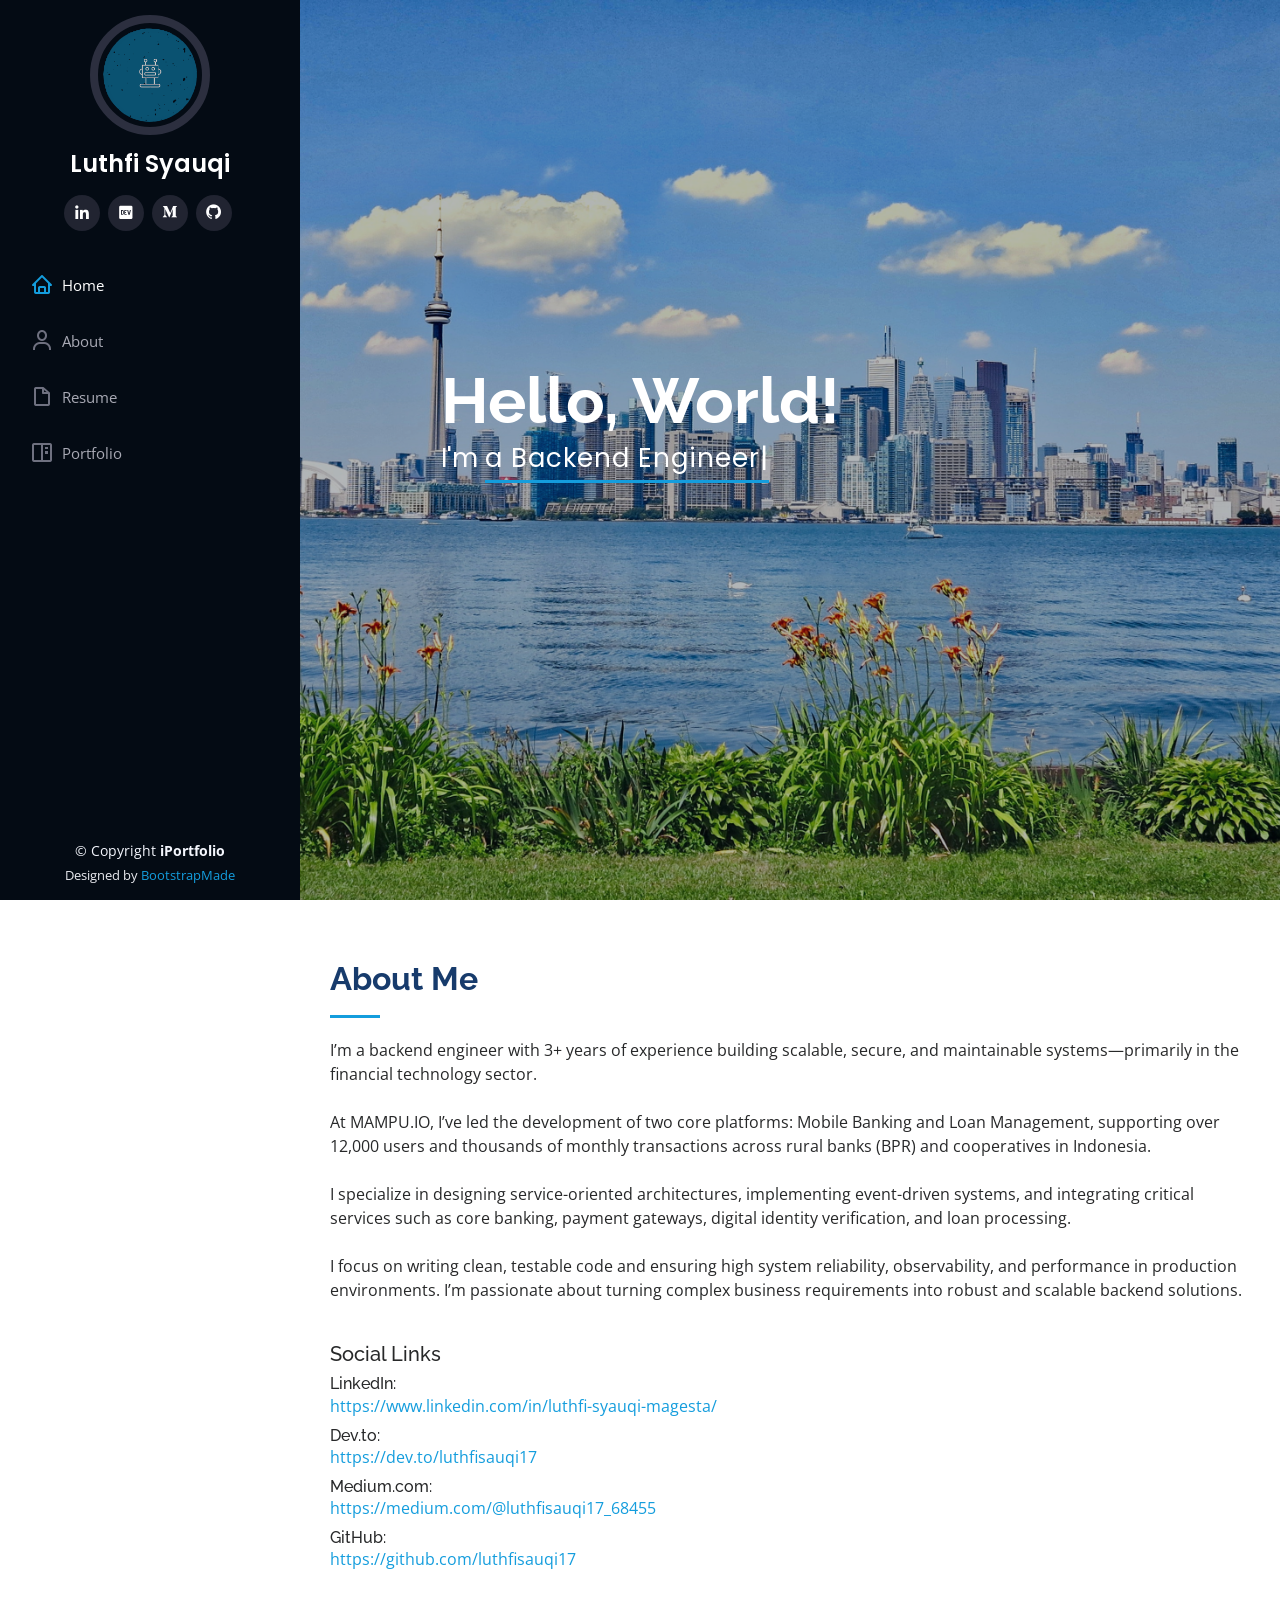
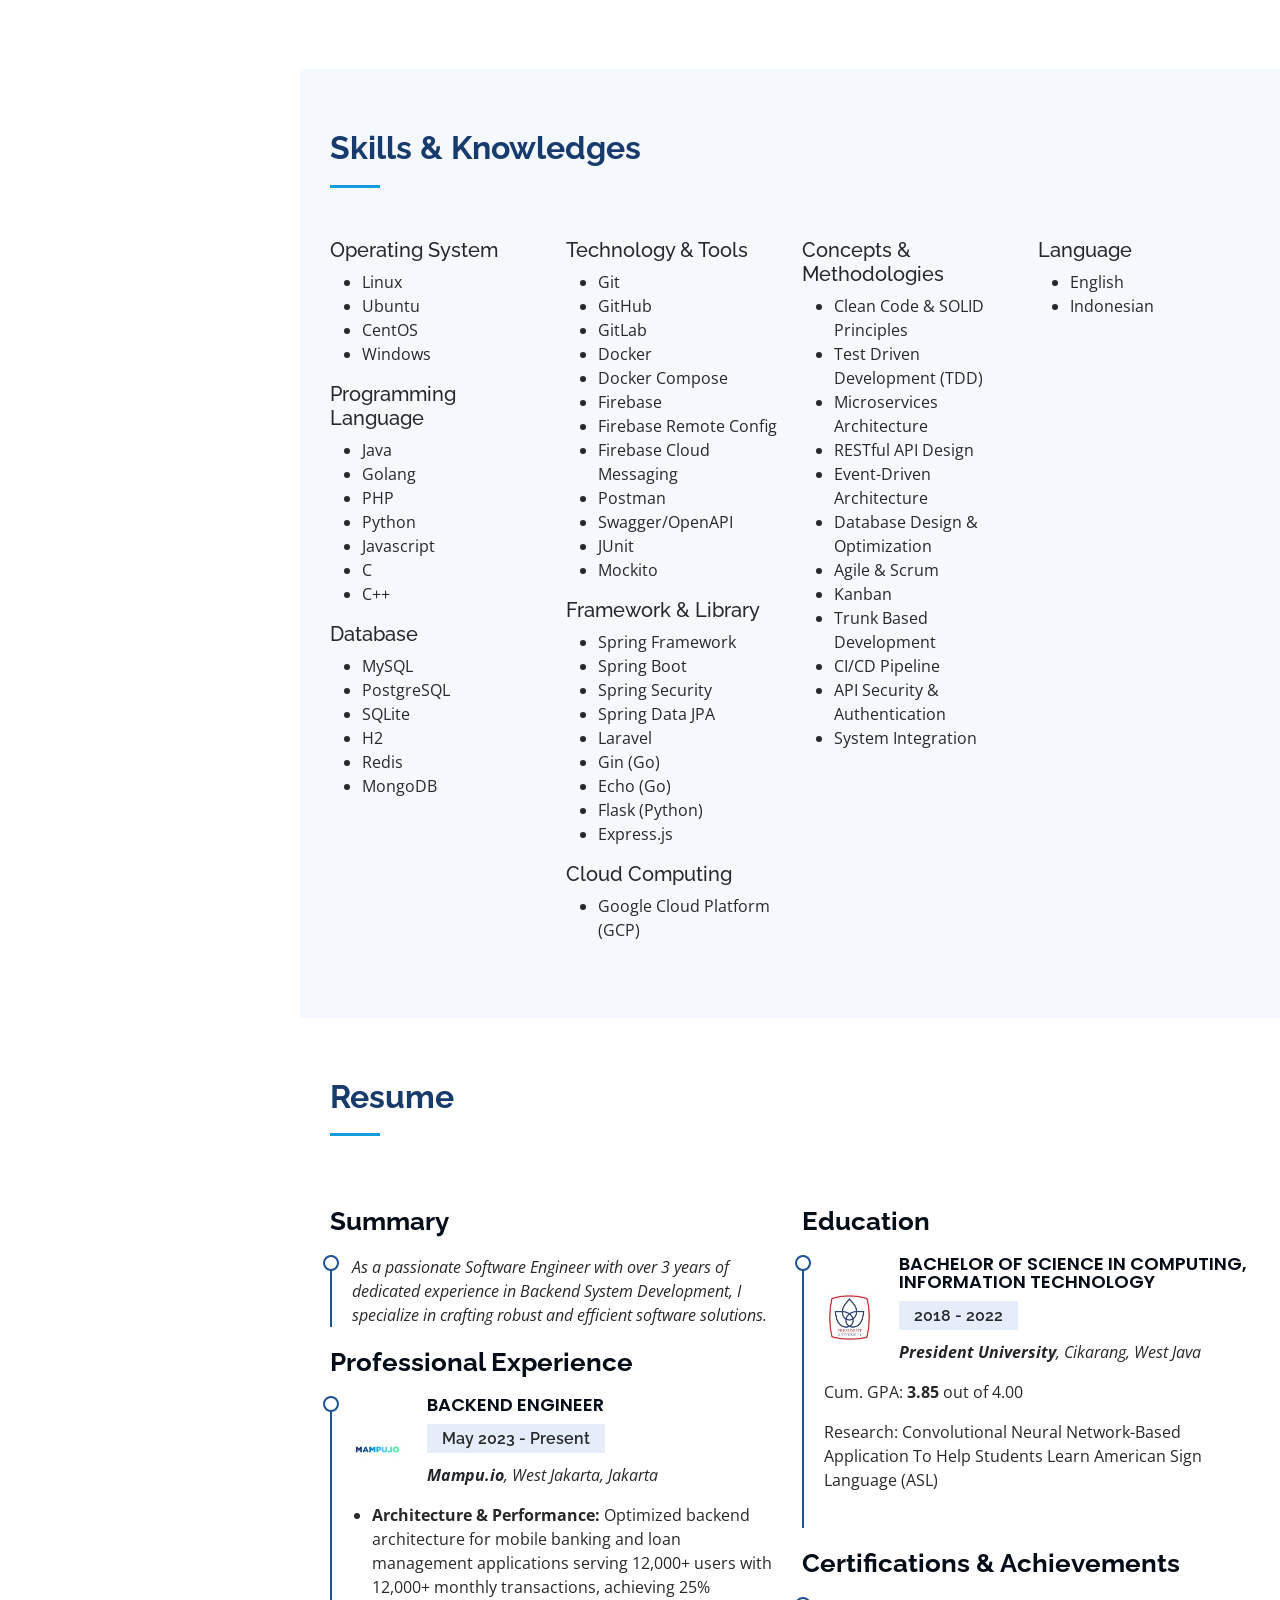
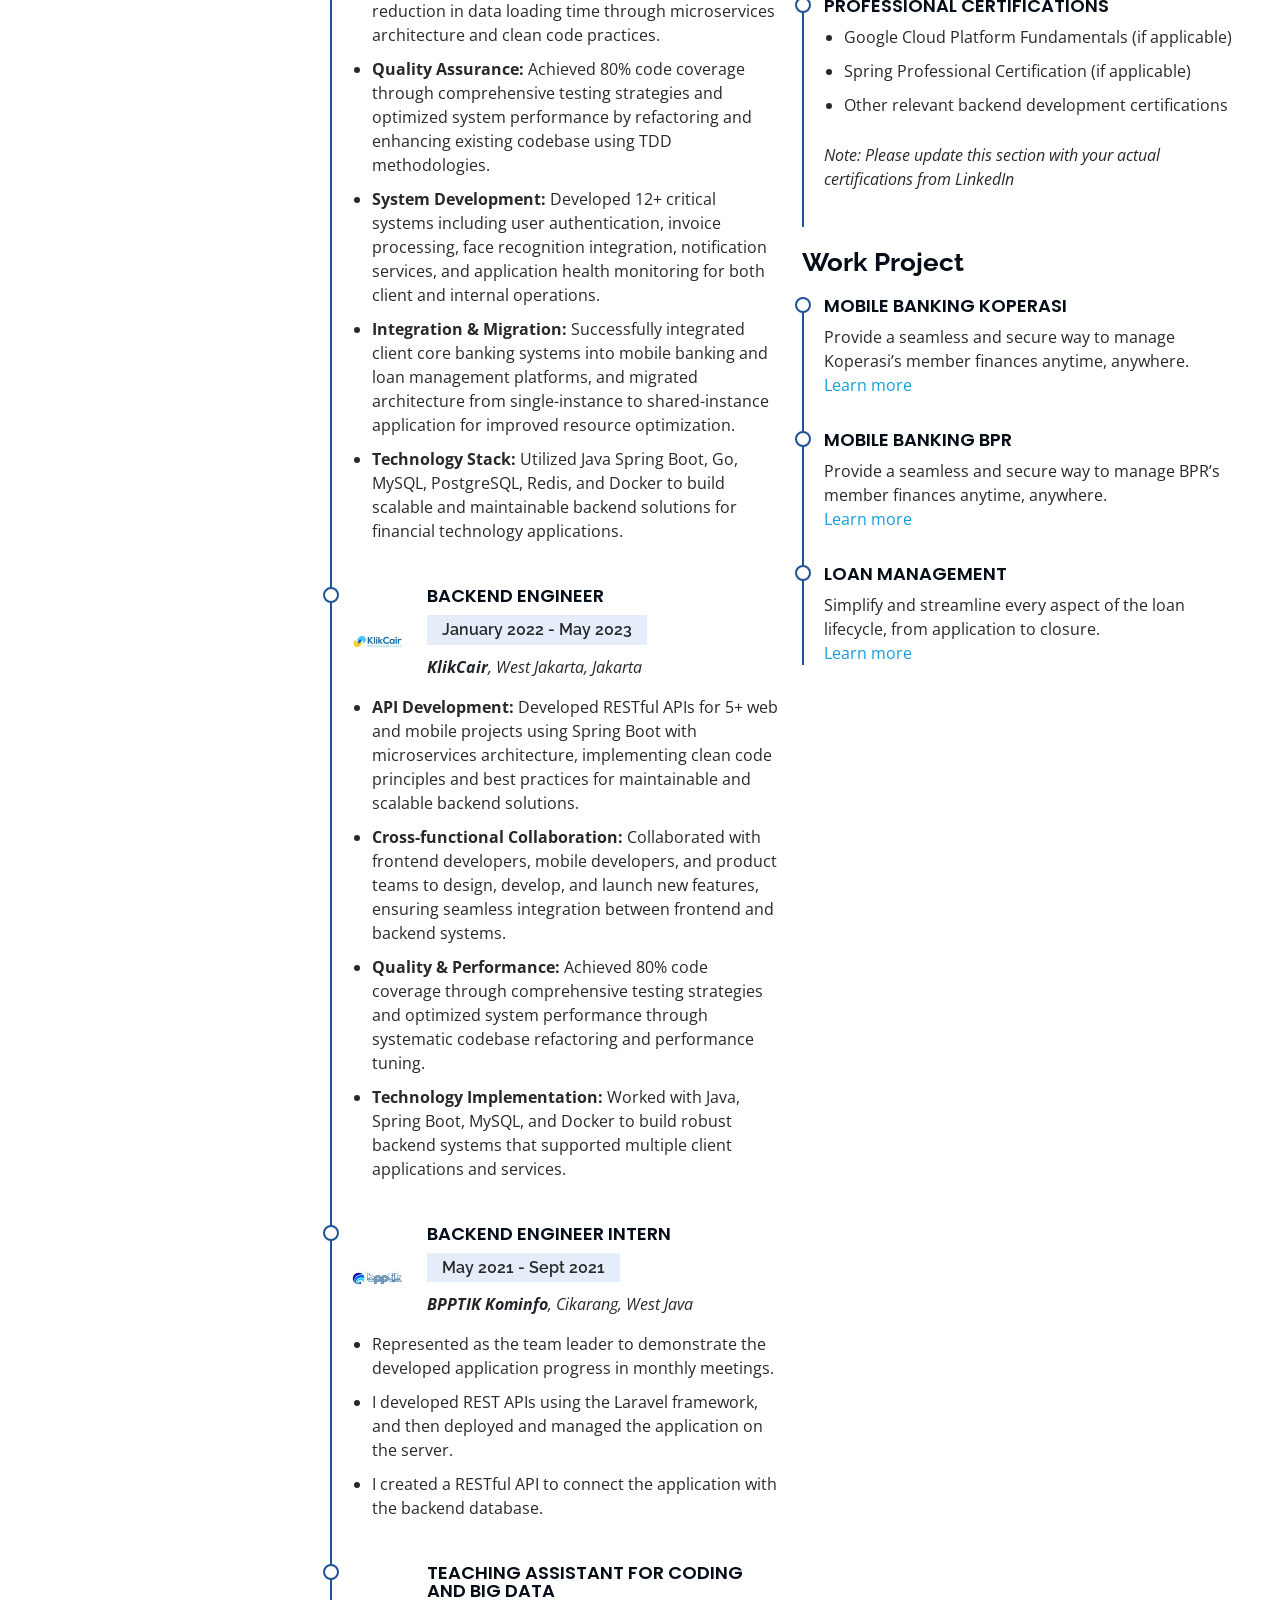
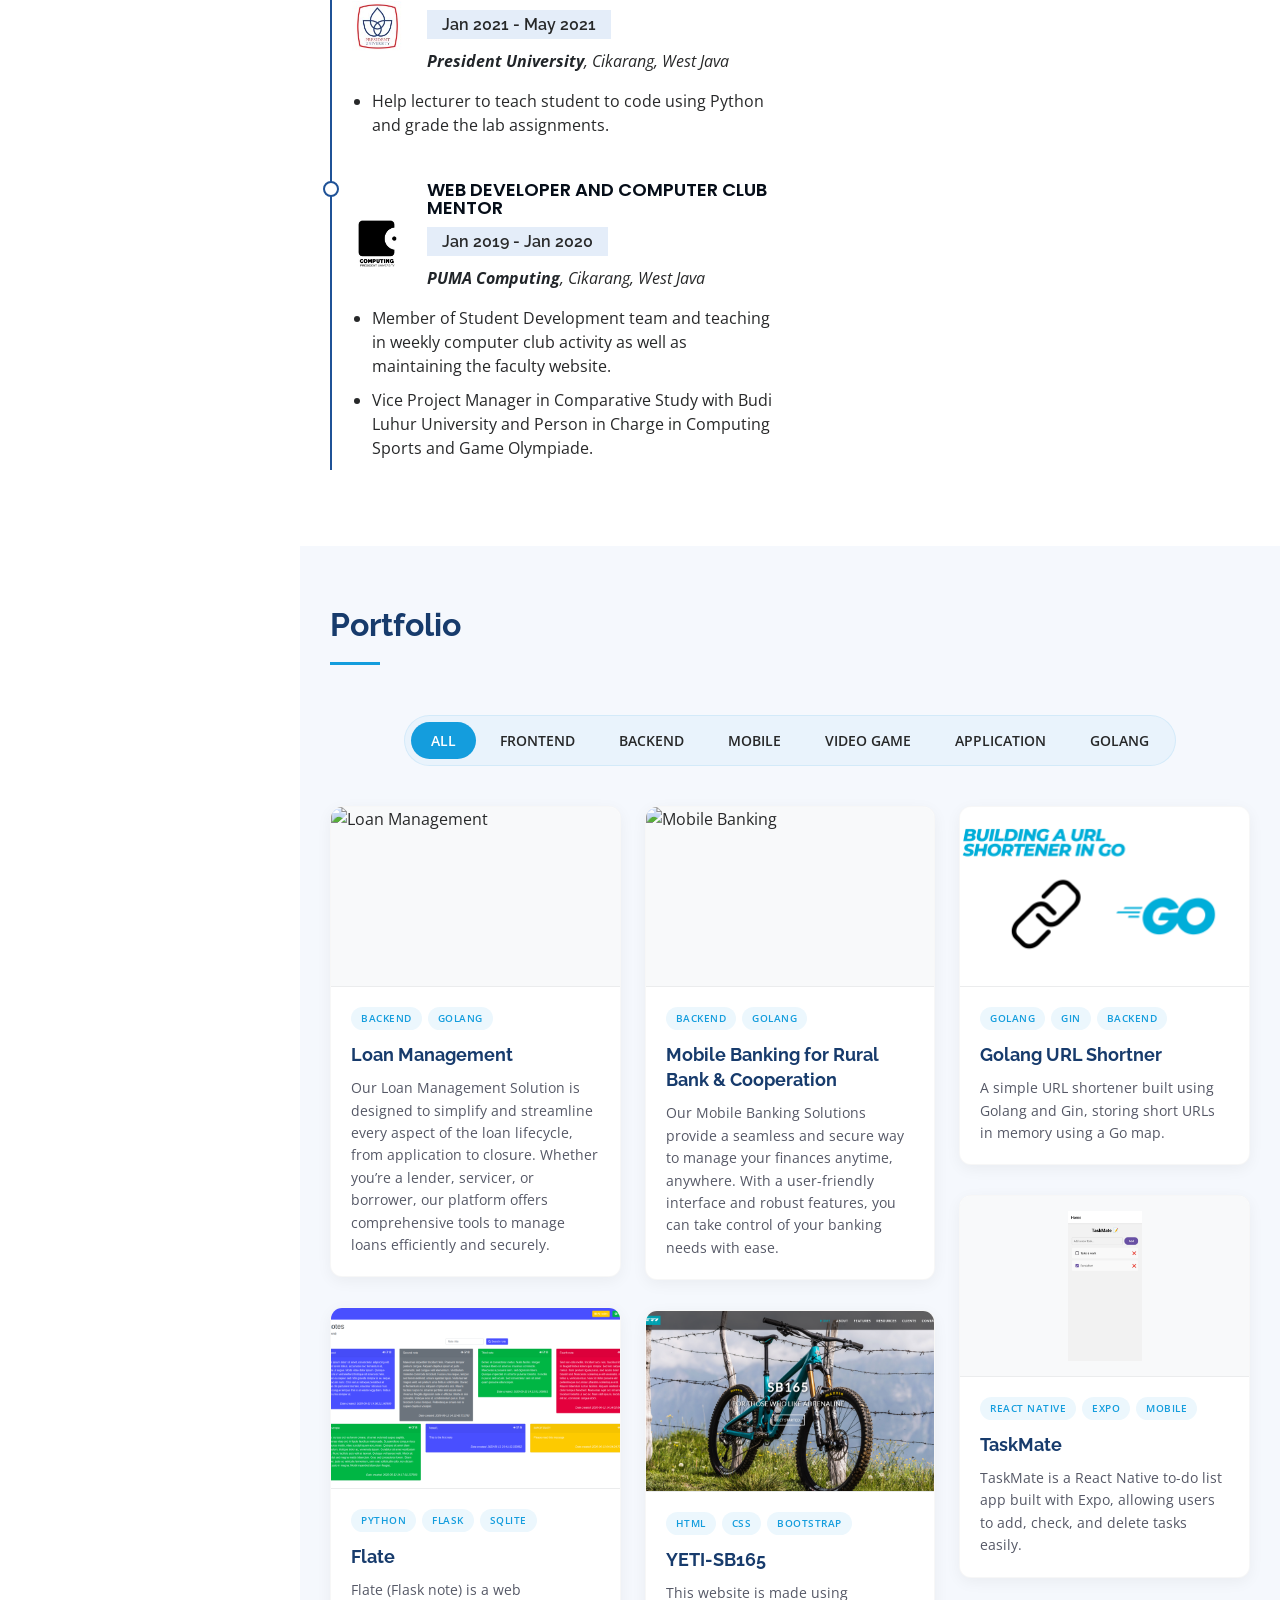
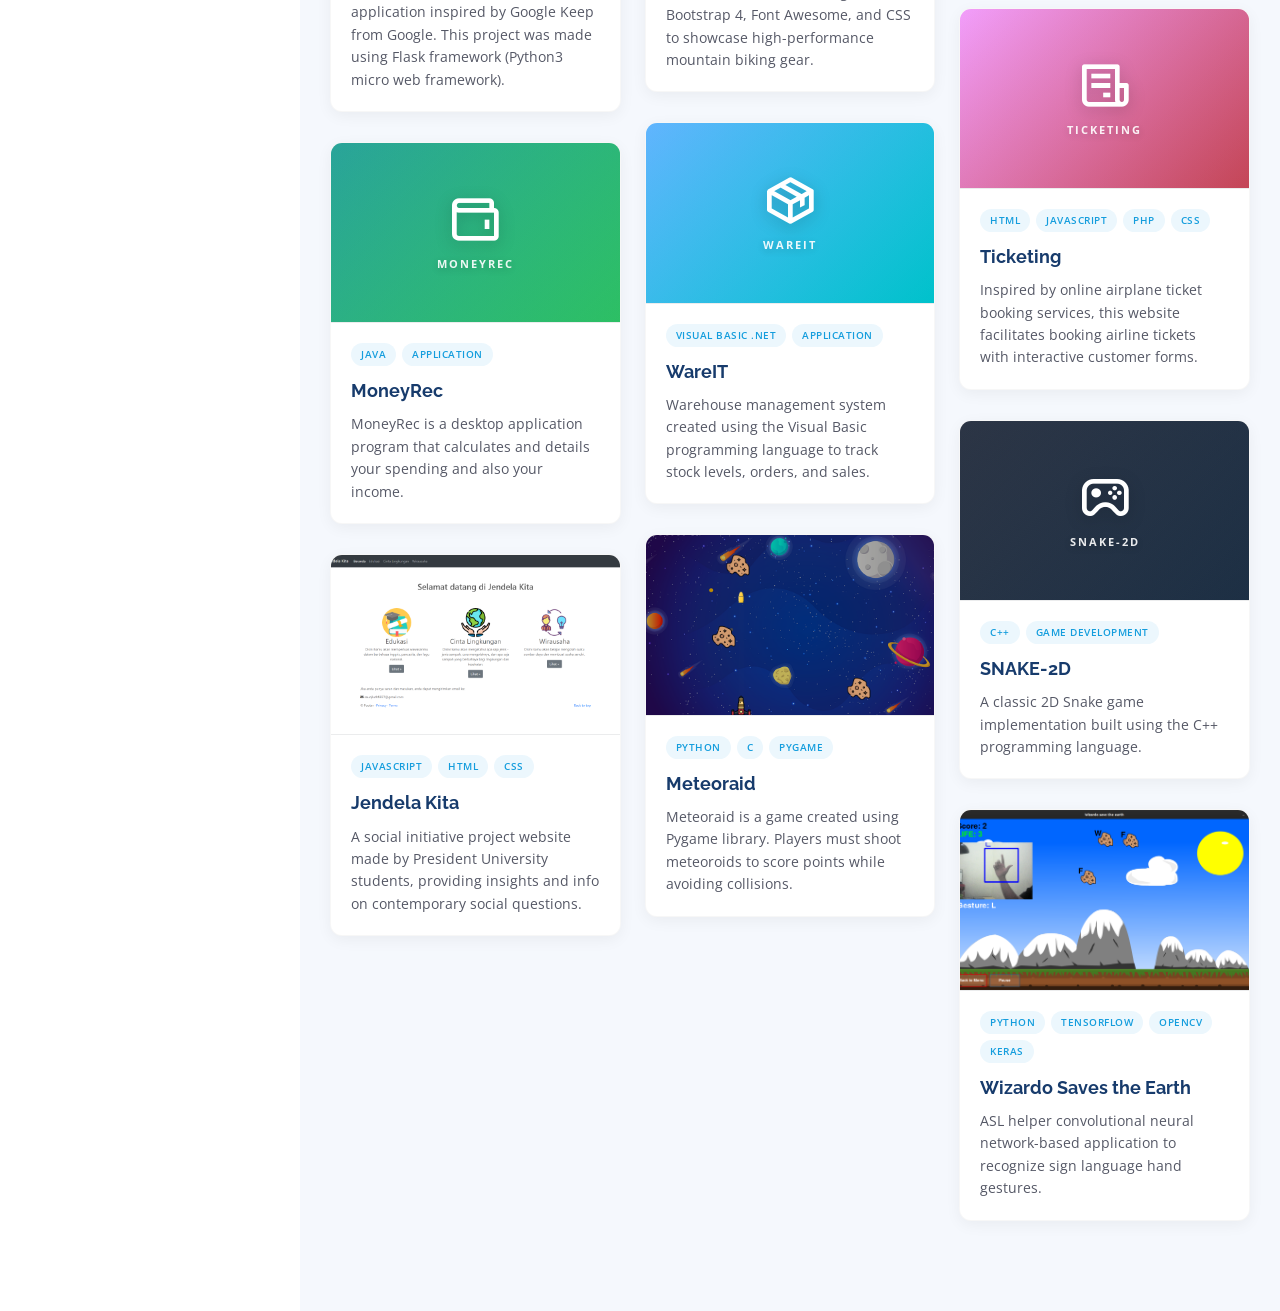
==== commit 6087fbfb: "refactor: add image error handling to portfolio items and implement custom placeholder components" ====
--- a/index.html
+++ b/index.html
@@ -674,7 +674,7 @@
           <div class="col-lg-4 col-md-6 portfolio-item filter-backend filter-golang">
             <div class="portfolio-card">
               <div class="portfolio-wrap">
-                <img src="https://mampu.io/wp-content/uploads/2024/08/Frame-1171276186.png" class="img-fluid" alt="Loan Management" />
+                <img src="https://mampu.io/wp-content/uploads/2024/08/Frame-1171276186.png" class="img-fluid" alt="Loan Management" onerror="handleImageError(this, 'bg-gradient-default', 'bx-credit-card')" />
                 <div class="portfolio-links">
                   <a href="https://mampu.io/loan-management/" target="_blank" title="Website"><i class="bx bx-world"></i></a>
                 </div>
@@ -698,7 +698,7 @@
           <div class="col-lg-4 col-md-6 portfolio-item filter-backend filter-golang">
             <div class="portfolio-card">
               <div class="portfolio-wrap">
-                <img src="https://mampu.io/wp-content/uploads/2024/08/Frame-1171276182-1.png" class="img-fluid" alt="Mobile Banking" />
+                <img src="https://mampu.io/wp-content/uploads/2024/08/Frame-1171276182-1.png" class="img-fluid" alt="Mobile Banking" onerror="handleImageError(this, 'bg-gradient-default', 'bx-mobile-alt')" />
                 <div class="portfolio-links">
                   <a href="https://mampu.io/mobile-banking-bpr/" target="_blank" title="Mobile Banking BPR Website"><i class="bx bx-world"></i></a>
                   <a href="https://mampu.io/mobile-banking-koperasi/" target="_blank" title="Mobile Banking Koperasi Website"><i class="bx bx-world"></i></a>
@@ -722,7 +722,7 @@
           <div class="col-lg-4 col-md-6 portfolio-item filter-backend filter-golang">
             <div class="portfolio-card">
               <div class="portfolio-wrap">
-                <img src="assets/img/portfolio/golang-url-shortner.png" class="img-fluid" alt="Golang URL Shortner" />
+                <img src="assets/img/portfolio/golang-url-shortner.png" class="img-fluid" alt="Golang URL Shortner" onerror="handleImageError(this, 'bg-gradient-default', 'bx-link')" />
                 <div class="portfolio-links">
                   <a target="_blank" href="https://github.com/luthfisauqi17/go-url-shortner" title="Github"><i class="bx bxl-github"></i></a>
                   <a target="_blank" href="https://youtu.be/PCPcFddQ5Dg" title="YouTube"><i class="bx bxl-youtube"></i></a>
@@ -747,7 +747,7 @@
           <div class="col-lg-4 col-md-6 portfolio-item filter-mobile">
             <div class="portfolio-card">
               <div class="portfolio-wrap">
-                <img src="assets/img/portfolio/taskmate.jpg" class="img-fluid" alt="TaskMate" />
+                <img src="assets/img/portfolio/taskmate.jpg" class="img-fluid" alt="TaskMate" onerror="handleImageError(this, 'bg-gradient-default', 'bx-list-ul')" />
                 <div class="portfolio-links">
                   <a target="_blank" href="https://github.com/luthfisauqi17/TaskMate" title="Github"><i class="bx bxl-github"></i></a>
                 </div>
@@ -770,7 +770,7 @@
           <div class="col-lg-4 col-md-6 portfolio-item filter-frontend filter-backend">
             <div class="portfolio-card">
               <div class="portfolio-wrap">
-                <img src="assets/img/portfolio/flate1.png" class="img-fluid" alt="Flate" />
+                <img src="assets/img/portfolio/flate1.png" class="img-fluid" alt="Flate" onerror="handleImageError(this, 'bg-gradient-default', 'bx-note')" />
                 <div class="portfolio-links">
                   <a target="_blank" href="https://github.com/luthfisauqi17/Flate" title="Github"><i class="bx bxl-github"></i></a>
                 </div>
@@ -793,7 +793,7 @@
           <div class="col-lg-4 col-md-6 portfolio-item filter-frontend">
             <div class="portfolio-card">
               <div class="portfolio-wrap">
-                <img src="assets/img/portfolio/yeti1.png" class="img-fluid" alt="YETI-SB165" />
+                <img src="assets/img/portfolio/yeti1.png" class="img-fluid" alt="YETI-SB165" onerror="handleImageError(this, 'bg-gradient-default', 'bx-cycling')" />
                 <div class="portfolio-links">
                   <a target="_blank" href="https://luthfisauqi17.github.io/YETI-SB165/" title="Website"><i class="bx bx-world"></i></a>
                   <a target="_blank" href="https://github.com/luthfisauqi17/YETI-SB165" title="Github"><i class="bx bxl-github"></i></a>
@@ -817,7 +817,10 @@
           <div class="col-lg-4 col-md-6 portfolio-item filter-frontend">
             <div class="portfolio-card">
               <div class="portfolio-wrap">
-                <img src="https://socialify.git.ci/luthfisauqi17/Ticketing/image?language=1&name=1&owner=1&pattern=Floating%20Cogs&theme=Light" class="img-fluid" alt="Ticketing" />
+                <div class="portfolio-placeholder bg-gradient-ticketing">
+                  <i class="bx bx-receipt"></i>
+                  <span class="portfolio-placeholder-text">Ticketing</span>
+                </div>
                 <div class="portfolio-links">
                   <a target="_blank" href="https://github.com/luthfisauqi17/Ticketing" title="Github"><i class="bx bxl-github"></i></a>
                 </div>
@@ -841,7 +844,10 @@
           <div class="col-lg-4 col-md-6 portfolio-item filter-application">
             <div class="portfolio-card">
               <div class="portfolio-wrap">
-                <img src="https://socialify.git.ci/luthfisauqi17/WareIT/image?language=1&name=1&owner=1&pattern=Floating%20Cogs&theme=Light" class="img-fluid" alt="WareIT" />
+                <div class="portfolio-placeholder bg-gradient-wareit">
+                  <i class="bx bx-package"></i>
+                  <span class="portfolio-placeholder-text">WareIT</span>
+                </div>
                 <div class="portfolio-links">
                   <a target="_blank" href="https://github.com/luthfisauqi17/WareIT" title="Github"><i class="bx bxl-github"></i></a>
                 </div>
@@ -863,7 +869,10 @@
           <div class="col-lg-4 col-md-6 portfolio-item filter-application">
             <div class="portfolio-card">
               <div class="portfolio-wrap">
-                <img src="https://socialify.git.ci/luthfisauqi17/MoneyRec/image?language=1&name=1&owner=1&pattern=Floating%20Cogs&theme=Light" class="img-fluid" alt="MoneyRec" />
+                <div class="portfolio-placeholder bg-gradient-moneyrec">
+                  <i class="bx bx-wallet"></i>
+                  <span class="portfolio-placeholder-text">MoneyRec</span>
+                </div>
                 <div class="portfolio-links">
                   <a target="_blank" href="https://github.com/luthfisauqi17/MoneyRec" title="Github"><i class="bx bxl-github"></i></a>
                 </div>
@@ -885,7 +894,10 @@
           <div class="col-lg-4 col-md-6 portfolio-item filter-video-game">
             <div class="portfolio-card">
               <div class="portfolio-wrap">
-                <img src="https://socialify.git.ci/luthfisauqi17/SNAKE-2D/image?language=1&name=1&owner=1&pattern=Floating%20Cogs&theme=Light" class="img-fluid" alt="SNAKE-2D" />
+                <div class="portfolio-placeholder bg-gradient-snake">
+                  <i class="bx bx-joystick"></i>
+                  <span class="portfolio-placeholder-text">SNAKE-2D</span>
+                </div>
                 <div class="portfolio-links">
                   <a target="_blank" href="https://github.com/luthfisauqi17/SNAKE-2D" title="Github"><i class="bx bxl-github"></i></a>
                 </div>
@@ -907,7 +919,7 @@
           <div class="col-lg-4 col-md-6 portfolio-item filter-video-game">
             <div class="portfolio-card">
               <div class="portfolio-wrap">
-                <img src="assets/img/portfolio/meteoraid1.png" class="img-fluid" alt="Meteoraid" />
+                <img src="assets/img/portfolio/meteoraid1.png" class="img-fluid" alt="Meteoraid" onerror="handleImageError(this, 'bg-gradient-default', 'bx-rocket')" />
                 <div class="portfolio-links">
                   <a target="_blank" href="https://github.com/luthfisauqi17/Meteoraid" title="Github"><i class="bx bxl-github"></i></a>
                 </div>
@@ -930,7 +942,7 @@
           <div class="col-lg-4 col-md-6 portfolio-item filter-frontend">
             <div class="portfolio-card">
               <div class="portfolio-wrap">
-                <img src="assets/img/portfolio/jendelakita1.png" class="img-fluid" alt="Jendela Kita" />
+                <img src="assets/img/portfolio/jendelakita1.png" class="img-fluid" alt="Jendela Kita" onerror="handleImageError(this, 'bg-gradient-default', 'bx-window-open')" />
                 <div class="portfolio-links">
                   <a target="_blank" href="https://jendelakita.github.io" title="Website"><i class="bx bx-world"></i></a>
                   <a target="_blank" href="https://github.com/jendelakita/jendelakita.github.io" title="Github"><i class="bx bxl-github"></i></a>
@@ -954,7 +966,7 @@
           <div class="col-lg-4 col-md-6 portfolio-item filter-video-game">
             <div class="portfolio-card">
               <div class="portfolio-wrap">
-                <img src="assets/img/portfolio/wste1.png" class="img-fluid" alt="Wizardo Saves the Earth" />
+                <img src="assets/img/portfolio/wste1.png" class="img-fluid" alt="Wizardo Saves the Earth" onerror="handleImageError(this, 'bg-gradient-default', 'bx-brain')" />
                 <div class="portfolio-links">
                   <a target="_blank" href="https://drive.google.com/file/u/1/d/1BhCt_jHKoyHKm6Hv2RAlThcbGV_M2hQK/view?usp=drivesdk" title="Video Demo"><i class="bx bxs-movie-play"></i></a>
                 </div>
@@ -1016,6 +1028,29 @@
 
   <!-- Badge Modal JavaScript -->
   <script>
+    function handleImageError(img, gradientClass, iconClass) {
+      const wrap = img.parentElement;
+      if (!wrap) return;
+      
+      const placeholder = document.createElement('div');
+      placeholder.className = `portfolio-placeholder ${gradientClass || 'bg-gradient-default'}`;
+      
+      const icon = document.createElement('i');
+      icon.className = `bx ${iconClass || 'bx-code-alt'}`;
+      
+      const text = document.createElement('span');
+      text.className = 'portfolio-placeholder-text';
+      text.textContent = img.alt || 'Project';
+      
+      placeholder.appendChild(icon);
+      placeholder.appendChild(text);
+      
+      wrap.insertBefore(placeholder, img);
+      img.remove();
+      
+      window.dispatchEvent(new Event('resize'));
+    }
+
     document.addEventListener('DOMContentLoaded', function () {
       const badgeModal = document.getElementById('badgeModal');
       const modalBadgeImage = document.getElementById('modalBadgeImage');
--- a/assets/css/style.css
+++ b/assets/css/style.css
@@ -582,6 +582,80 @@
   background: #f8f9fa;
 }
 
+/* Custom CSS/Gradient Placeholders for missing images */
+.portfolio .portfolio-placeholder {
+  width: 100%;
+  height: 100%;
+  min-height: 180px;
+  display: flex;
+  flex-direction: column;
+  align-items: center;
+  justify-content: center;
+  position: relative;
+  color: #ffffff;
+  padding: 24px;
+  text-align: center;
+  transition: transform 0.5s ease;
+  overflow: hidden;
+}
+
+.portfolio .portfolio-placeholder::after {
+  content: "";
+  position: absolute;
+  top: 0;
+  right: 0;
+  bottom: 0;
+  left: 0;
+  background: linear-gradient(135deg, rgba(255, 255, 255, 0.1) 0%, rgba(0, 0, 0, 0.2) 100%);
+  z-index: 1;
+}
+
+.portfolio .portfolio-placeholder i {
+  font-size: 56px;
+  margin-bottom: 8px;
+  z-index: 2;
+  transition: transform 0.4s cubic-bezier(0.175, 0.885, 0.32, 1.275);
+  filter: drop-shadow(0 4px 8px rgba(0, 0, 0, 0.2));
+}
+
+.portfolio .portfolio-placeholder-text {
+  font-size: 11px;
+  font-weight: 700;
+  letter-spacing: 2px;
+  text-transform: uppercase;
+  z-index: 2;
+  opacity: 0.9;
+  filter: drop-shadow(0 2px 4px rgba(0, 0, 0, 0.2));
+}
+
+.portfolio .portfolio-card:hover .portfolio-placeholder img,
+.portfolio .portfolio-card:hover .portfolio-placeholder i {
+  transform: scale(1.15) translateY(-5px);
+}
+
+/* Gradient Themes */
+.portfolio .bg-gradient-ticketing {
+  background: linear-gradient(135deg, #f093fb 0%, #f5576c 100%);
+}
+
+.portfolio .bg-gradient-wareit {
+  background: linear-gradient(135deg, #4facfe 0%, #00f2fe 100%);
+}
+
+.portfolio .bg-gradient-moneyrec {
+  background: linear-gradient(135deg, #11998e 0%, #38ef7d 100%);
+}
+
+.portfolio .bg-gradient-snake {
+  background: linear-gradient(135deg, #141e30 0%, #243b55 100%);
+}
+
+.portfolio .bg-gradient-default {
+  background: linear-gradient(135deg, #1e3c72 0%, #2a5298 100%);
+}
+
+
+
 /* Hover Overlay for Link Buttons */
 .portfolio .portfolio-wrap::before {
   content: "";
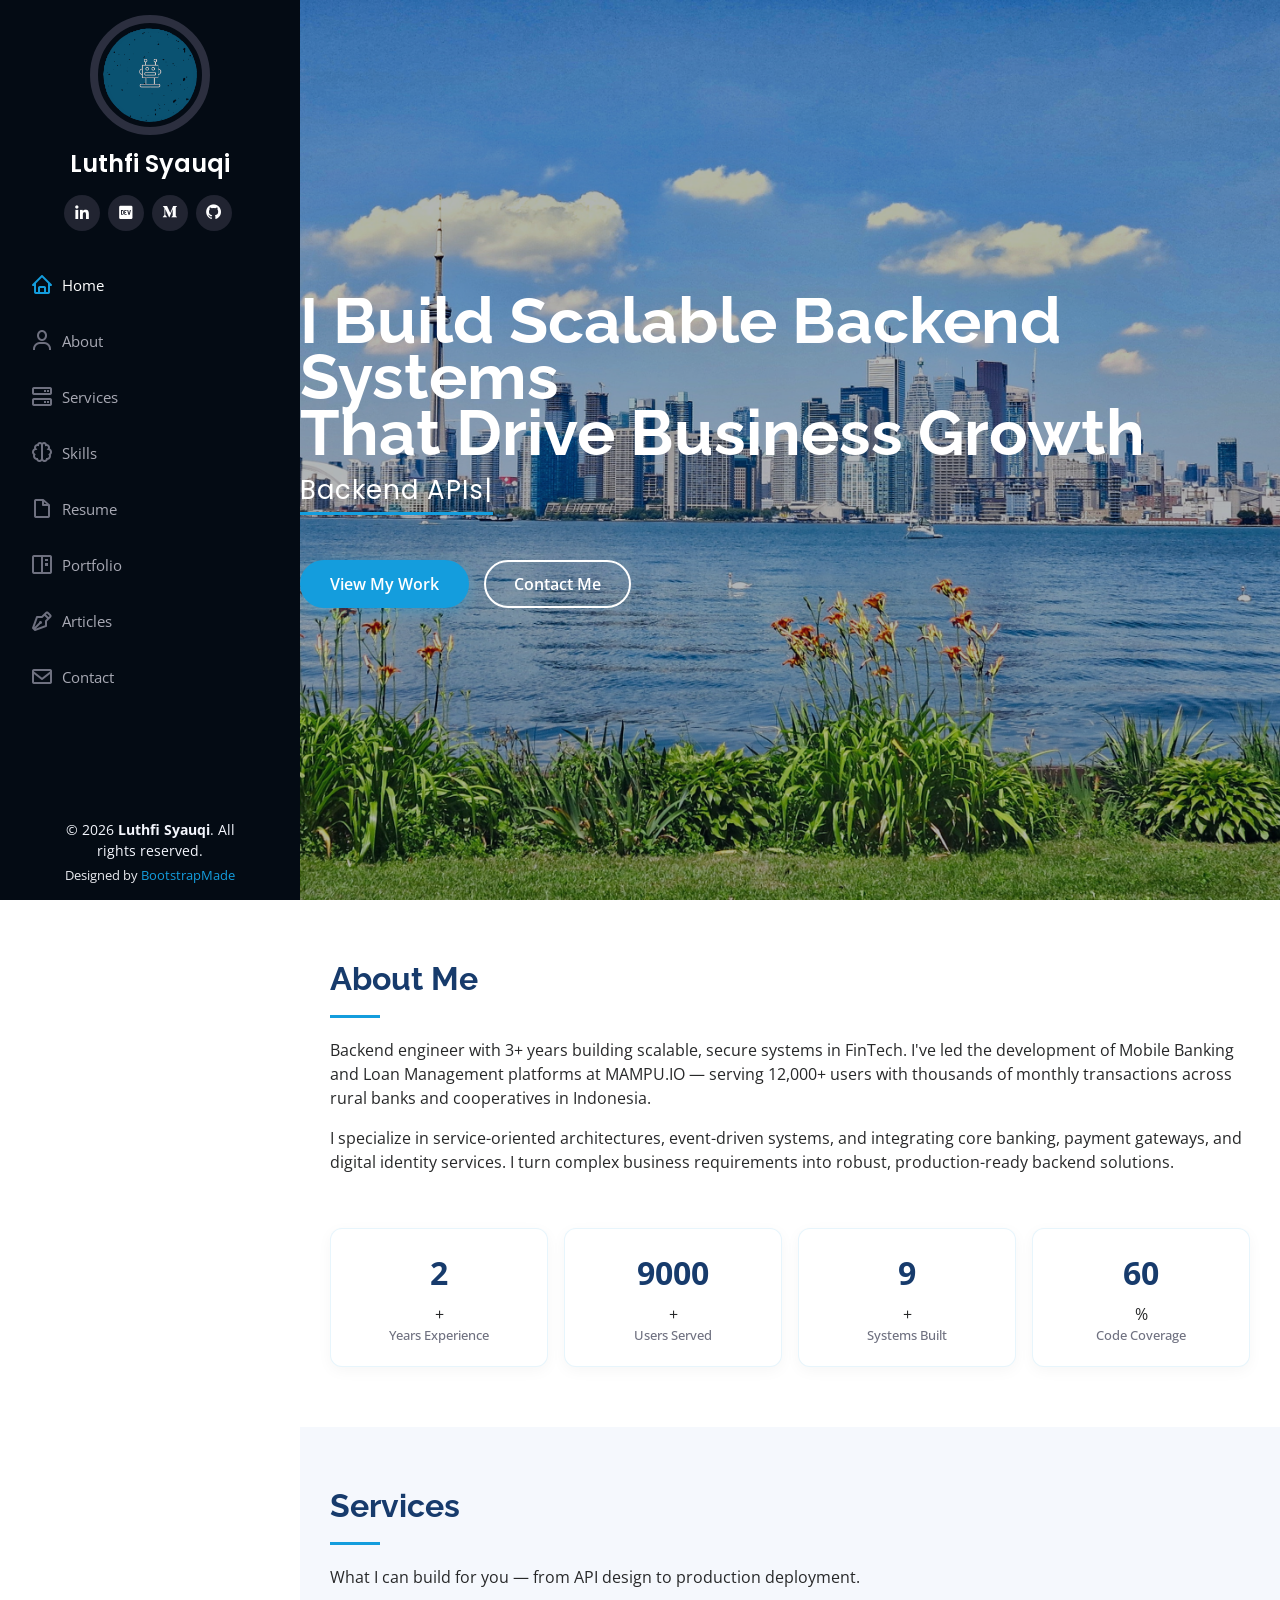
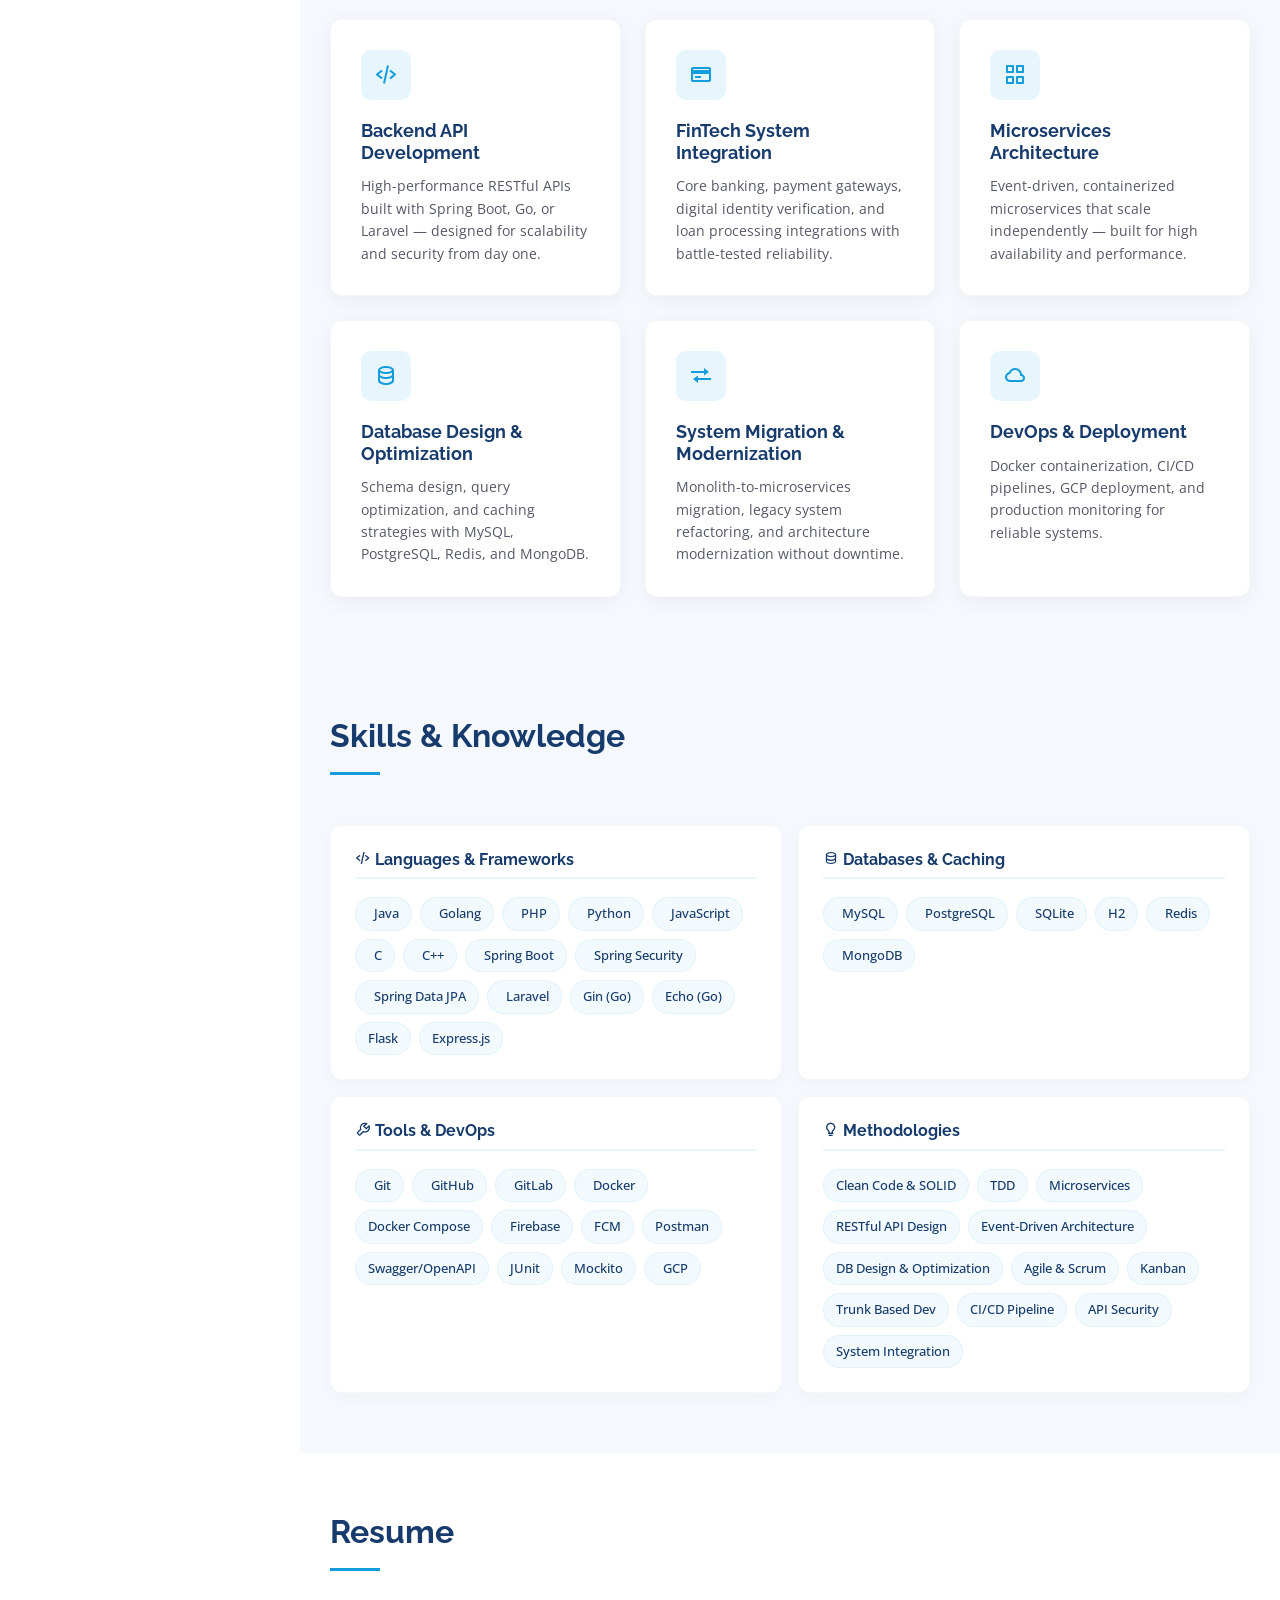
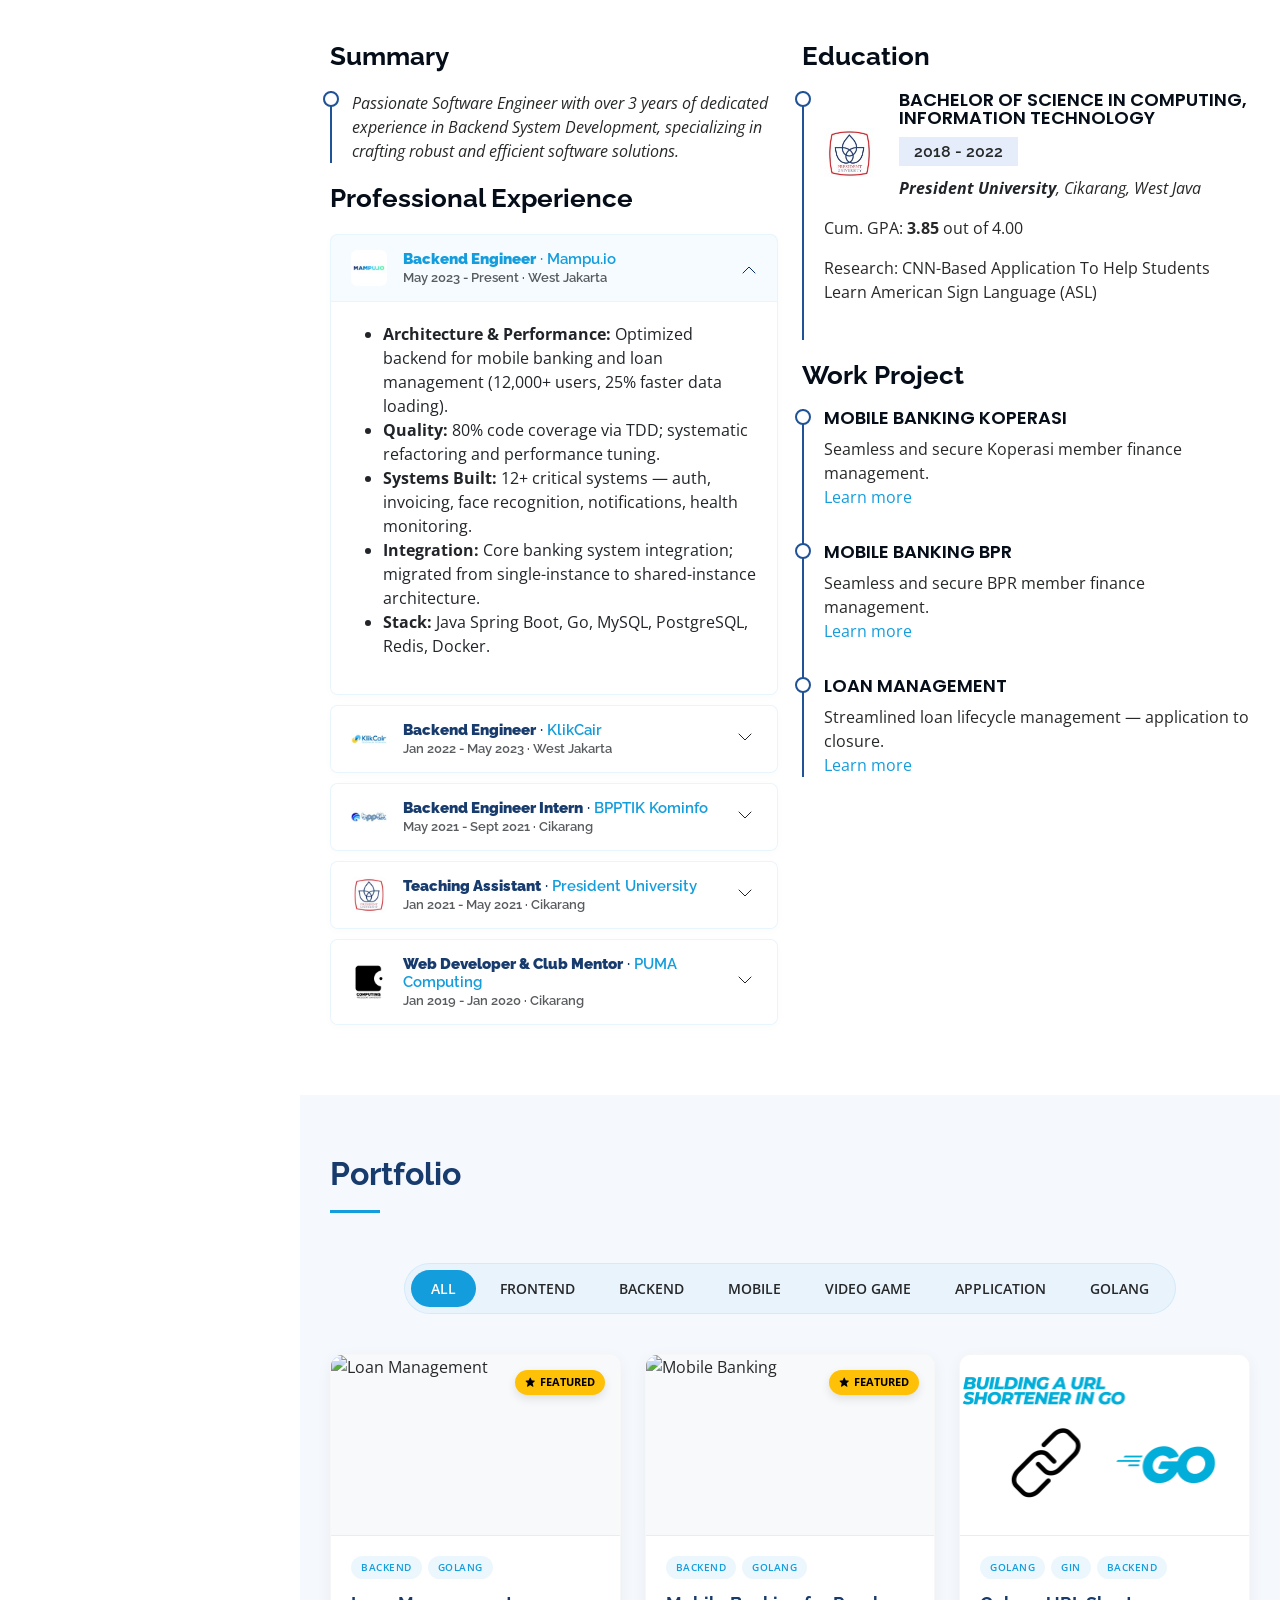
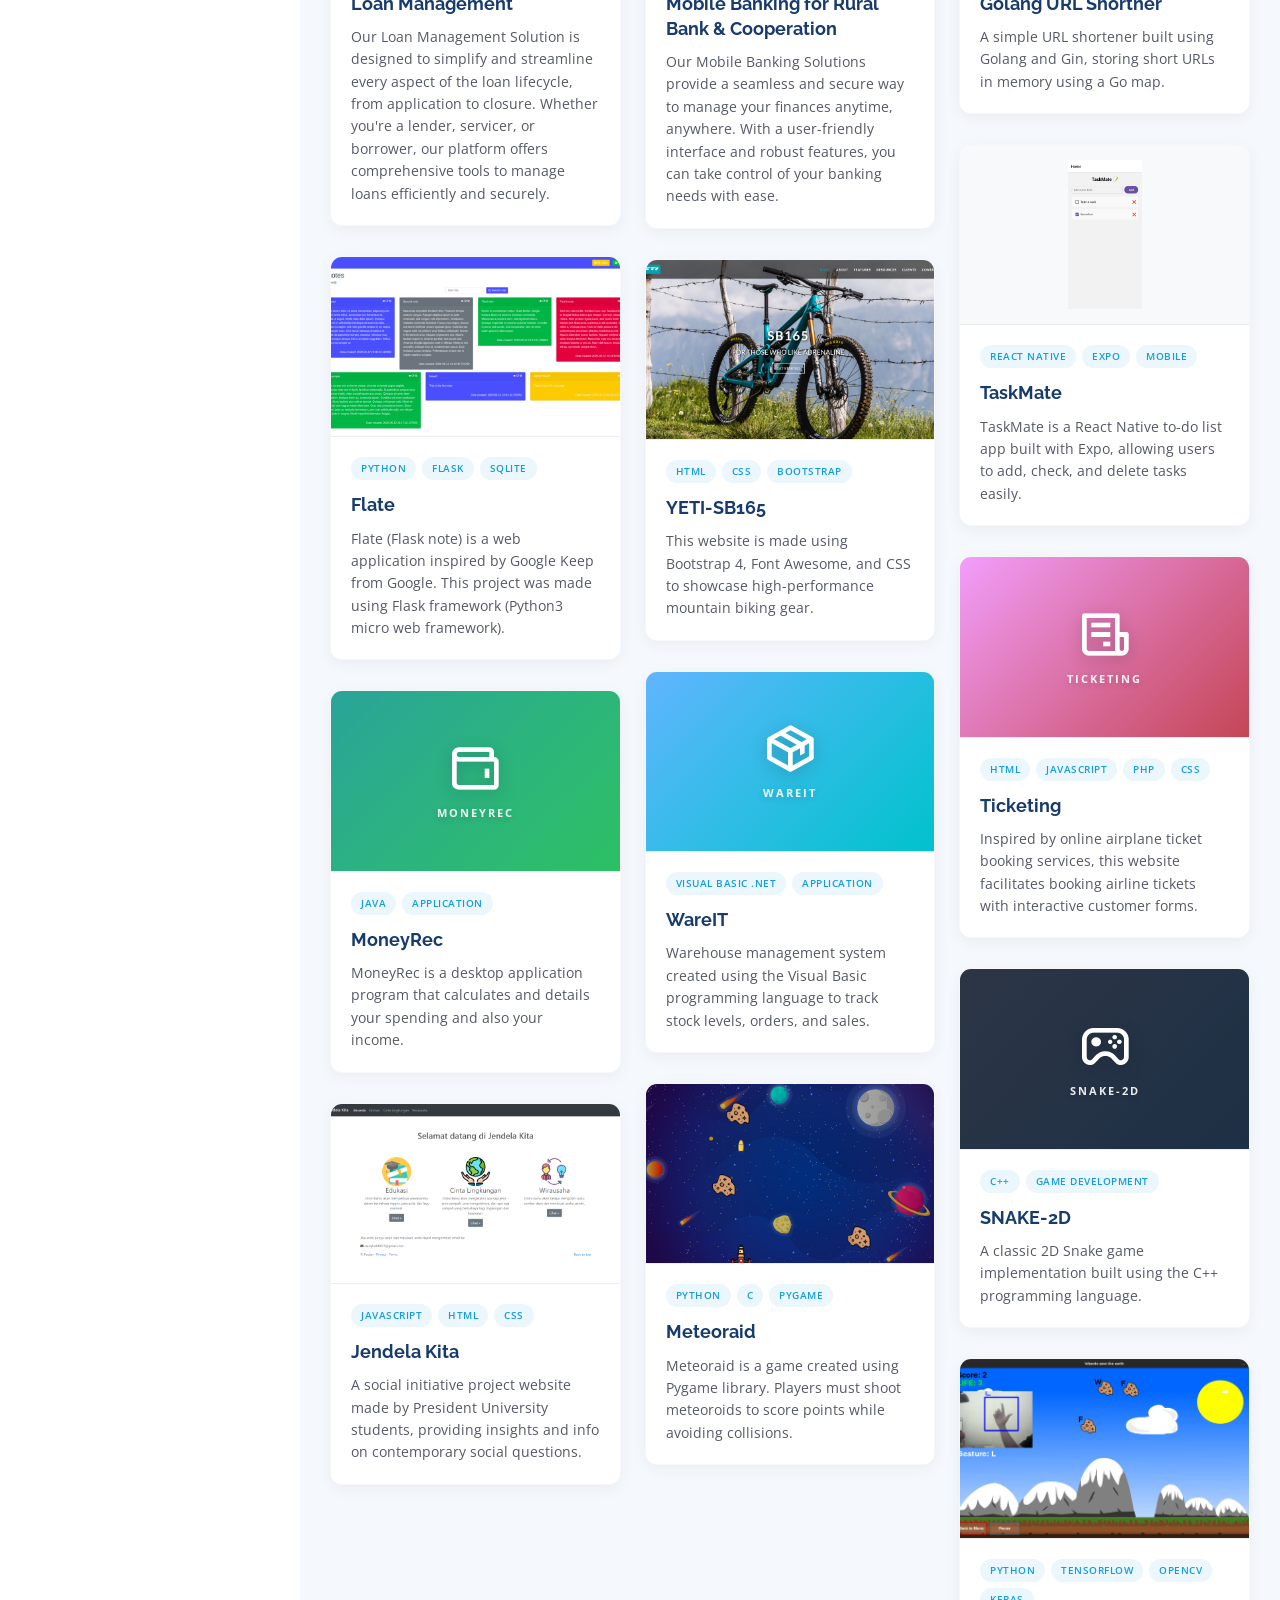
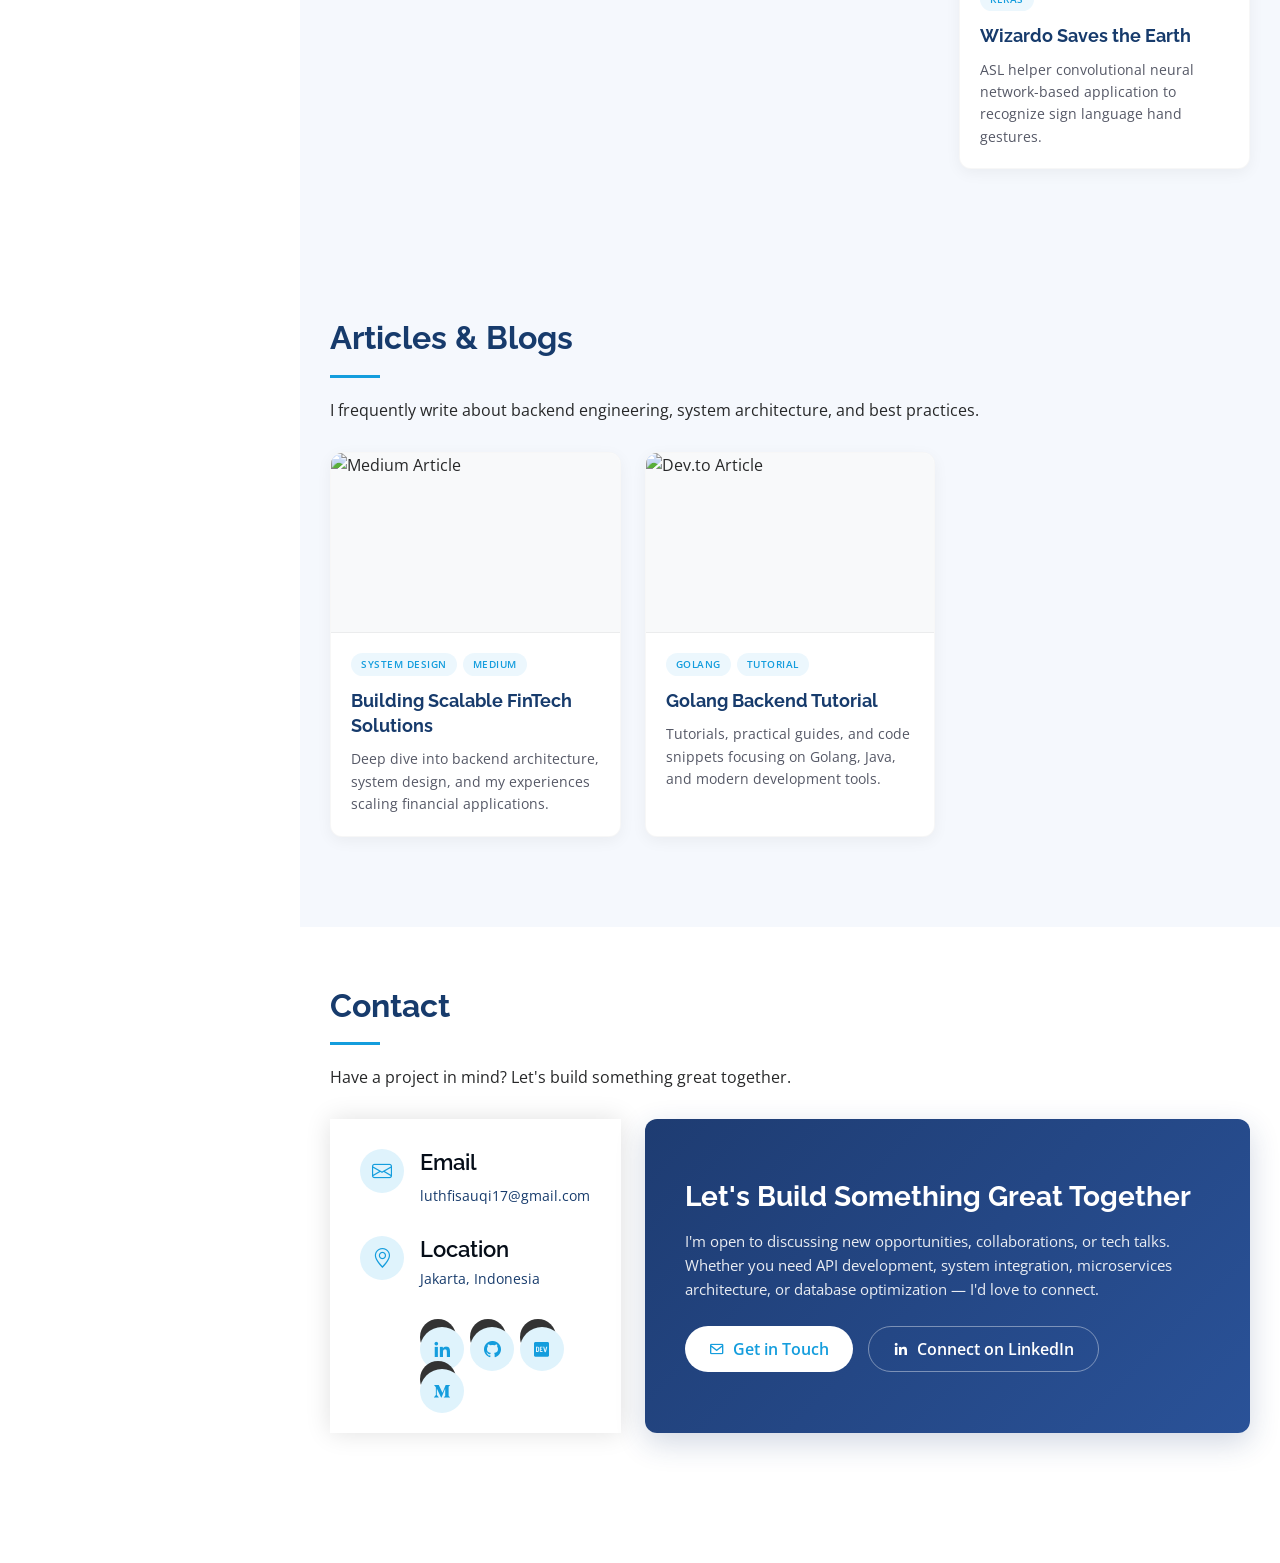
==== commit 14bdde42: "feat: update personal branding and enhance portfolio with new sections, custom styles, and improved " ====
--- a/index.html
+++ b/index.html
@@ -17,9 +17,9 @@
   <meta charset="utf-8" />
   <meta content="width=device-width, initial-scale=1.0" name="viewport" />
 
-  <title>Luthfi Syauqi - Portfolio</title>
-  <meta content="" name="description" />
-  <meta content="" name="keywords" />
+  <title>Luthfi Syauqi | Backend Engineer</title>
+  <meta content="Backend engineer with 3+ years in FinTech. I build scalable APIs, microservices, and banking systems. Open to new opportunities — Spring Boot, Golang, Java." name="description" />
+  <meta content="backend engineer, software developer, Java developer, Spring Boot, Golang, microservices, fintech developer, API development, system integration, Indonesia" name="keywords" />
 
   <!-- Favicons -->
   <link href="assets/img/favicon.png" rel="icon" />
@@ -131,10 +131,22 @@
             <a href="#about" class="nav-link scrollto"><i class="bx bx-user"></i> <span>About</span></a>
           </li>
           <li>
+            <a href="#services" class="nav-link scrollto"><i class="bx bx-server"></i> <span>Services</span></a>
+          </li>
+          <li>
+            <a href="#skills" class="nav-link scrollto"><i class="bx bx-brain"></i> <span>Skills</span></a>
+          </li>
+          <li>
             <a href="#resume" class="nav-link scrollto"><i class="bx bx-file-blank"></i> <span>Resume</span></a>
           </li>
           <li>
             <a href="#portfolio" class="nav-link scrollto"><i class="bx bx-book-content"></i> <span>Portfolio</span></a>
+          </li>
+          <li>
+            <a href="#blog" class="nav-link scrollto"><i class="bx bx-pen"></i> <span>Articles</span></a>
+          </li>
+          <li>
+            <a href="#contact" class="nav-link scrollto"><i class="bx bx-envelope"></i> <span>Contact</span></a>
           </li>
         </ul>
       </nav>
@@ -146,12 +158,16 @@
   <!-- ======= Hero Section ======= -->
   <section id="hero" class="d-flex flex-column justify-content-center align-items-center">
     <div class="hero-container" data-aos="fade-in">
-      <h1>Hello, World!</h1>
+
+      <h1>I Build Scalable Backend Systems<br>That Drive Business Growth</h1>
       <p>
-        I'm
         <span class="typed"
-          data-typed-items="a Backend Engineer, a Software Engineer, a FinTech Developer, a System Architect"></span>
+          data-typed-items="Backend APIs, FinTech Systems, Microservices, System Integration, Database Optimization"></span>
       </p>
+      <div class="hero-btns">
+        <a href="#portfolio" class="btn-hero-primary scrollto">View My Work</a>
+        <a href="#contact" class="btn-hero-outline scrollto">Contact Me</a>
+      </div>
     </div>
   </section>
   <!-- End Hero -->
@@ -163,233 +179,174 @@
         <div class="section-title">
           <h2>About Me</h2>
           <p>
-            I’m a backend engineer with 3+ years of experience building scalable, secure, and maintainable
-            systems—primarily in the financial technology sector.
+            Backend engineer with 3+ years building scalable, secure systems in FinTech. I've led the development of Mobile Banking and Loan Management platforms at MAMPU.IO — serving 12,000+ users with thousands of monthly transactions across rural banks and cooperatives in Indonesia.
           </p>
-          </br>
-          <p>
-            At MAMPU.IO, I’ve led the development of two core platforms: Mobile Banking and Loan Management, supporting
-            over 12,000 users and thousands of monthly transactions across rural banks (BPR) and cooperatives in
-            Indonesia.
+          <p class="mt-3">
+            I specialize in service-oriented architectures, event-driven systems, and integrating core banking, payment gateways, and digital identity services. I turn complex business requirements into robust, production-ready backend solutions.
           </p>
-          </br>
-          <p>
-            I specialize in designing service-oriented architectures, implementing event-driven systems, and integrating
-            critical services such as core banking, payment gateways, digital identity verification, and loan
-            processing.
-          </p>
-          </br>
-          <p>
-            I focus on writing clean, testable code and ensuring high system reliability, observability, and performance
-            in production environments. I’m passionate about turning complex business requirements into robust and
-            scalable backend solutions.
-          </p>
-          </br>
-          <div class="mt-3">
-            <h5>Social Links</h5>
-            <div>
-              <div class="mb-2">
-                <h6 class="mb-0">LinkedIn:</h6>
-                <a target="_blank"
-                  href="https://www.linkedin.com/in/luthfi-syauqi-magesta/">https://www.linkedin.com/in/luthfi-syauqi-magesta/</a>
-              </div>
-              <div class="mb-2">
-                <h6 class="mb-0">Dev.to:</h6>
-                <a target="_blank" href="https://dev.to/luthfisauqi17">https://dev.to/luthfisauqi17</a>
-              </div>
-              <div class="mb-2">
-                <h6 class="mb-0">Medium.com:</h6>
-                <a target="_blank"
-                  href="https://medium.com/@luthfisauqi17_68455">https://medium.com/@luthfisauqi17_68455</a>
-              </div>
-              <div class="mb-2">
-                <h6 class="mb-0">GitHub:</h6>
-                <a target="_blank" href="https://github.com/luthfisauqi17">https://github.com/luthfisauqi17</a>
-              </div>
+        </div>
+        <div class="row g-3 mt-2" data-aos="fade-up">
+          <div class="col-6 col-md-3">
+            <div class="stat-card">
+              <span class="purecounter" data-purecounter-start="0" data-purecounter-end="3" data-purecounter-duration="2">0</span><span class="stat-suffix">+</span>
+              <p>Years Experience</p>
+            </div>
+          </div>
+          <div class="col-6 col-md-3">
+            <div class="stat-card">
+              <span class="purecounter" data-purecounter-start="0" data-purecounter-end="12000" data-purecounter-duration="2">0</span><span class="stat-suffix">+</span>
+              <p>Users Served</p>
+            </div>
+          </div>
+          <div class="col-6 col-md-3">
+            <div class="stat-card">
+              <span class="purecounter" data-purecounter-start="0" data-purecounter-end="12" data-purecounter-duration="2">0</span><span class="stat-suffix">+</span>
+              <p>Systems Built</p>
+            </div>
+          </div>
+          <div class="col-6 col-md-3">
+            <div class="stat-card">
+              <span class="purecounter" data-purecounter-start="0" data-purecounter-end="80" data-purecounter-duration="2">0</span><span class="stat-suffix">%</span>
+              <p>Code Coverage</p>
             </div>
           </div>
         </div>
       </div>
     </section>
     <!-- End About Section -->
+
+    <!-- ======= Services Section ======= -->
+    <section id="services" class="services section-bg">
+      <div class="container">
+        <div class="section-title">
+          <h2>Services</h2>
+          <p>What I can build for you — from API design to production deployment.</p>
+        </div>
+        <div class="row g-4" data-aos="fade-up">
+          <div class="col-lg-4 col-md-6">
+            <div class="service-item">
+              <div class="service-icon"><i class="bx bx-code-alt"></i></div>
+              <h4>Backend API Development</h4>
+              <p>High-performance RESTful APIs built with Spring Boot, Go, or Laravel — designed for scalability and security from day one.</p>
+            </div>
+          </div>
+          <div class="col-lg-4 col-md-6">
+            <div class="service-item">
+              <div class="service-icon"><i class="bx bx-credit-card"></i></div>
+              <h4>FinTech System Integration</h4>
+              <p>Core banking, payment gateways, digital identity verification, and loan processing integrations with battle-tested reliability.</p>
+            </div>
+          </div>
+          <div class="col-lg-4 col-md-6">
+            <div class="service-item">
+              <div class="service-icon"><i class="bx bx-grid-alt"></i></div>
+              <h4>Microservices Architecture</h4>
+              <p>Event-driven, containerized microservices that scale independently — built for high availability and performance.</p>
+            </div>
+          </div>
+          <div class="col-lg-4 col-md-6">
+            <div class="service-item">
+              <div class="service-icon"><i class="bx bx-data"></i></div>
+              <h4>Database Design & Optimization</h4>
+              <p>Schema design, query optimization, and caching strategies with MySQL, PostgreSQL, Redis, and MongoDB.</p>
+            </div>
+          </div>
+          <div class="col-lg-4 col-md-6">
+            <div class="service-item">
+              <div class="service-icon"><i class="bx bx-transfer"></i></div>
+              <h4>System Migration & Modernization</h4>
+              <p>Monolith-to-microservices migration, legacy system refactoring, and architecture modernization without downtime.</p>
+            </div>
+          </div>
+          <div class="col-lg-4 col-md-6">
+            <div class="service-item">
+              <div class="service-icon"><i class="bx bx-cloud"></i></div>
+              <h4>DevOps & Deployment</h4>
+              <p>Docker containerization, CI/CD pipelines, GCP deployment, and production monitoring for reliable systems.</p>
+            </div>
+          </div>
+        </div>
+      </div>
+    </section>
+    <!-- End Services Section -->
 
     <!-- ======= Skills Section ======= -->
     <section id="skills" class="skills section-bg">
       <div class="container">
         <div class="section-title">
-          <h2>Skills & Knowledges</h2>
-        </div>
-        <div class="row skills-content">
-          <div class="col-lg-3" data-aos="fade-up">
-            <div>
-              <h5>Operating System</h5>
-              <ul>
-                <li>
-                  <i class="devicon-linux-plain"></i>
-                  Linux
-                </li>
-                <li>
-                  <i class="devicon-ubuntu-plain"></i>
-                  Ubuntu
-                </li>
-                <li>
-                  <i class="devicon-centos-plain"></i>
-                  CentOS
-                </li>
-                <li>
-                  <i class="devicon-windows11-original"></i>
-                  Windows
-                </li>
+          <h2>Skills & Knowledge</h2>
+        </div>
+        <div class="row g-3 skills-content" data-aos="fade-up">
+          <div class="col-lg-6 col-md-6">
+            <div class="skills-card">
+              <h5><i class="bx bx-code-alt"></i> Languages & Frameworks</h5>
+              <ul class="skills-list">
+                <li><i class="devicon-java-plain"></i> Java</li>
+                <li><i class="devicon-go-original-wordmark"></i> Golang</li>
+                <li><i class="devicon-php-plain"></i> PHP</li>
+                <li><i class="devicon-python-plain"></i> Python</li>
+                <li><i class="devicon-javascript-plain"></i> JavaScript</li>
+                <li><i class="devicon-c-plain"></i> C</li>
+                <li><i class="devicon-cplusplus-plain"></i> C++</li>
+                <li><i class="devicon-spring-original"></i> Spring Boot</li>
+                <li><i class="devicon-spring-original"></i> Spring Security</li>
+                <li><i class="devicon-spring-original"></i> Spring Data JPA</li>
+                <li><i class="devicon-laravel-original"></i> Laravel</li>
+                <li>Gin (Go)</li>
+                <li>Echo (Go)</li>
+                <li>Flask</li>
+                <li>Express.js</li>
               </ul>
             </div>
-            <div>
-              <h5>Programming Language</h5>
-              <ul>
-                <li>
-                  <i class="devicon-java-plain"></i>
-                  Java
-                </li>
-                <li>
-                  <i class="devicon-go-original-wordmark"></i>
-                  Golang
-                </li>
-                <li>
-                  <i class="devicon-php-plain"></i>
-                  PHP
-                </li>
-                <li>
-                  <i class="devicon-python-plain"></i>
-                  Python
-                </li>
-                <li>
-                  <i class="devicon-javascript-plain"></i>
-                  Javascript
-                </li>
-                <li>
-                  <i class="devicon-c-plain"></i>
-                  C
-                </li>
-                <li>
-                  <i class="devicon-cplusplus-plain"></i>
-                  C++
-                </li>
+          </div>
+          <div class="col-lg-6 col-md-6">
+            <div class="skills-card">
+              <h5><i class="bx bx-data"></i> Databases & Caching</h5>
+              <ul class="skills-list">
+                <li><i class="devicon-mysql-original"></i> MySQL</li>
+                <li><i class="devicon-postgresql-plain"></i> PostgreSQL</li>
+                <li><i class="devicon-sqlite-plain"></i> SQLite</li>
+                <li>H2</li>
+                <li><i class="devicon-redis-plain"></i> Redis</li>
+                <li><i class="devicon-mongodb-plain"></i> MongoDB</li>
               </ul>
             </div>
-            <div>
-              <h5>Database</h5>
-              <ul>
-                <li>
-                  <i class="devicon-mysql-original"></i>
-                  MySQL
-                </li>
-                <li>
-                  <i class="devicon-postgresql-plain"></i>
-                  PostgreSQL
-                </li>
-                <li>
-                  <i class="devicon-sqlite-plain"></i>
-                  SQLite
-                </li>
-                <li>H2</li>
-                <li>
-                  <i class="devicon-redis-plain"></i>
-                  Redis
-                </li>
-                <li>
-                  <i class="devicon-mongodb-plain"></i>
-                  MongoDB
-                </li>
-              </ul>
-            </div>
-          </div>
-          <div class="col-lg-3" data-aos="fade-up" data-aos-delay="100">
-            <div>
-              <h5>Technology & Tools</h5>
-              <ul>
-                <li>
-                  <i class="devicon-git-plain"></i>
-                  Git
-                </li>
-                <li>
-                  <i class="devicon-github-original"></i>
-                  GitHub
-                </li>
-                <li>
-                  <i class="devicon-gitlab-plain"></i>
-                  GitLab
-                </li>
-                <li>
-                  <i class="devicon-docker-plain"></i>
-                  Docker
-                </li>
+          </div>
+          <div class="col-lg-6 col-md-6">
+            <div class="skills-card">
+              <h5><i class="bx bx-wrench"></i> Tools & DevOps</h5>
+              <ul class="skills-list">
+                <li><i class="devicon-git-plain"></i> Git</li>
+                <li><i class="devicon-github-original"></i> GitHub</li>
+                <li><i class="devicon-gitlab-plain"></i> GitLab</li>
+                <li><i class="devicon-docker-plain"></i> Docker</li>
                 <li>Docker Compose</li>
-                <li>
-                  <i class="devicon-firebase-plain"></i>
-                  Firebase
-                </li>
-                <li>Firebase Remote Config</li>
-                <li>Firebase Cloud Messaging</li>
+                <li><i class="devicon-firebase-plain"></i> Firebase</li>
+                <li>FCM</li>
                 <li>Postman</li>
                 <li>Swagger/OpenAPI</li>
                 <li>JUnit</li>
                 <li>Mockito</li>
+                <li><i class="devicon-googlecloud-plain"></i> GCP</li>
               </ul>
             </div>
-            <div>
-              <h5>Framework & Library</h5>
-              <ul>
-                <li>
-                  <i class="devicon-spring-original"></i>
-                  Spring Framework
-                </li>
-                <li>Spring Boot</li>
-                <li>Spring Security</li>
-                <li>Spring Data JPA</li>
-                <li>
-                  <i class="devicon-laravel-original"></i>
-                  Laravel
-                </li>
-                <li>Gin (Go)</li>
-                <li>Echo (Go)</li>
-                <li>Flask (Python)</li>
-                <li>Express.js</li>
-              </ul>
-            </div>
-            <div>
-              <h5>Cloud Computing</h5>
-              <ul>
-                <li>
-                  <i class="devicon-googlecloud-plain"></i>
-                  Google Cloud Platform (GCP)
-                </li>
-              </ul>
-            </div>
-          </div>
-          <div class="col-lg-3" data-aos="fade-up" data-aos-delay="100">
-            <div>
-              <h5>Concepts & Methodologies</h5>
-              <ul>
-                <li>Clean Code & SOLID Principles</li>
-                <li>Test Driven Development (TDD)</li>
-                <li>Microservices Architecture</li>
+          </div>
+          <div class="col-lg-6 col-md-6">
+            <div class="skills-card">
+              <h5><i class="bx bx-bulb"></i> Methodologies</h5>
+              <ul class="skills-list">
+                <li>Clean Code & SOLID</li>
+                <li>TDD</li>
+                <li>Microservices</li>
                 <li>RESTful API Design</li>
                 <li>Event-Driven Architecture</li>
-                <li>Database Design & Optimization</li>
+                <li>DB Design & Optimization</li>
                 <li>Agile & Scrum</li>
                 <li>Kanban</li>
-                <li>Trunk Based Development</li>
+                <li>Trunk Based Dev</li>
                 <li>CI/CD Pipeline</li>
-                <li>API Security & Authentication</li>
+                <li>API Security</li>
                 <li>System Integration</li>
-              </ul>
-            </div>
-          </div>
-          <div class="col-lg-3" data-aos="fade-up" data-aos-delay="100">
-            <div>
-              <h5>Language</h5>
-              <ul>
-                <li>English</li>
-                <li>Indonesian</li>
               </ul>
             </div>
           </div>
@@ -410,171 +367,126 @@
             <h3 class="resume-title">Summary</h3>
             <div class="resume-item pb-0">
               <p>
-                <em>As a passionate Software Engineer with over 3 years of
-                  dedicated experience in Backend System Development, I
-                  specialize in crafting robust and efficient software
-                  solutions.</em>
+                <em>Passionate Software Engineer with over 3 years of dedicated experience in Backend System Development, specializing in crafting robust and efficient software solutions.</em>
               </p>
             </div>
 
             <h3 class="resume-title">Professional Experience</h3>
-            <div class="resume-item">
-              <div class="row align-items-center">
-                <div class="col-2 text-center">
-                  <img class="img-fluid border border-0" src="assets/img/resume/mampu.jpeg" alt="Mampu.io" />
-                </div>
-                <div class="col-10">
-                  <h4>Backend Engineer</h4>
-                  <h5>May 2023 - Present</h5>
-                  <p>
-                    <em><strong><a target="_blank" class="text-dark text-decoration-none"
-                          href="https://mampu.io/">Mampu.io</a></strong>, West Jakarta, Jakarta</em>
-                  </p>
-                </div>
-              </div>
-              <ul>
-                <li>
-                  <strong>Architecture & Performance:</strong> Optimized backend architecture for mobile banking and
-                  loan management applications serving 12,000+ users with 12,000+ monthly transactions, achieving
-                  25% reduction in data loading time through microservices architecture and clean code practices.
-                </li>
-                <li>
-                  <strong>Quality Assurance:</strong> Achieved 80% code coverage through comprehensive testing
-                  strategies and optimized system performance by refactoring and enhancing existing codebase
-                  using TDD methodologies.
-                </li>
-                <li>
-                  <strong>System Development:</strong> Developed 12+ critical systems including user authentication,
-                  invoice processing, face recognition integration, notification services, and application health
-                  monitoring for both client and internal operations.
-                </li>
-                <li>
-                  <strong>Integration & Migration:</strong> Successfully integrated client core banking systems
-                  into mobile banking and loan management platforms, and migrated architecture from single-instance
-                  to shared-instance application for improved resource optimization.
-                </li>
-                <li>
-                  <strong>Technology Stack:</strong> Utilized Java Spring Boot, Go, MySQL, PostgreSQL, Redis,
-                  and Docker to build scalable and maintainable backend solutions for financial technology applications.
-                </li>
-              </ul>
-            </div>
-            <div class="resume-item">
-              <div class="row align-items-center">
-                <div class="col-2 text-center">
-                  <img class="img-fluid border border-0" src="assets/img/resume/klikcair.jpeg" alt="KlikCair" />
-                </div>
-                <div class="col-10">
-                  <h4>Backend Engineer</h4>
-                  <h5>January 2022 - May 2023</h5>
-                  <p>
-                    <em><strong><a target="_blank" class="text-dark text-decoration-none"
-                          href="https://klikcair.com/">KlikCair</a></strong>, West Jakarta, Jakarta
-                    </em>
-                  </p>
-                </div>
-              </div>
-              <ul>
-                <li>
-                  <strong>API Development:</strong> Developed RESTful APIs for 5+ web and mobile projects using
-                  Spring Boot with microservices architecture, implementing clean code principles and best practices
-                  for maintainable and scalable backend solutions.
-                </li>
-                <li>
-                  <strong>Cross-functional Collaboration:</strong> Collaborated with frontend developers, mobile
-                  developers, and product teams to design, develop, and launch new features, ensuring seamless
-                  integration between frontend and backend systems.
-                </li>
-                <li>
-                  <strong>Quality & Performance:</strong> Achieved 80% code coverage through comprehensive testing
-                  strategies and optimized system performance through systematic codebase refactoring and
-                  performance tuning.
-                </li>
-                <li>
-                  <strong>Technology Implementation:</strong> Worked with Java, Spring Boot, MySQL, and Docker
-                  to build robust backend systems that supported multiple client applications and services.
-                </li>
-              </ul>
-            </div>
-            <div class="resume-item">
-              <div class="row align-items-center">
-                <div class="col-2 text-center">
-                  <img class="img-fluid border border-0" src="assets/img/resume/bpptik.jpeg" alt="BPPTIK Kominfo" />
-                </div>
-                <div class="col-10">
-                  <h4>Backend Engineer Intern</h4>
-                  <h5>May 2021 - Sept 2021</h5>
-                  <p>
-                    <em><strong><a target="_blank" class="text-dark text-decoration-none"
-                          href="https://bpptik.kominfo.go.id/">BPPTIK Kominfo</a></strong>, Cikarang, West Java
-                    </em>
-                  </p>
-                </div>
-              </div>
-              <ul>
-                <li>
-                  Represented as the team leader to demonstrate the developed
-                  application progress in monthly meetings.
-                </li>
-                <li>
-                  I developed REST APIs using the Laravel framework, and then
-                  deployed and managed the application on the server.
-                </li>
-                <li>
-                  I created a RESTful API to connect the application with the
-                  backend database.
-                </li>
-              </ul>
-            </div>
-            <div class="resume-item">
-              <div class="row align-items-center">
-                <div class="col-2 text-center">
-                  <img class="img-fluid border border-0" src="assets/img/resume/presuniv.jpeg" alt="Presuniv" />
-                </div>
-                <div class="col-10">
-                  <h4>Teaching Assistant for Coding and Big Data</h4>
-                  <h5>Jan 2021 - May 2021</h5>
-                  <p>
-                    <em><strong><a target="_blank" class="text-dark text-decoration-none"
-                          href="https://president.ac.id/">President University</a></strong>, Cikarang, West Java</em>
-                  </p>
-                </div>
-              </div>
-              <ul>
-                <li>
-                  Help lecturer to teach student to code using Python and
-                  grade the lab assignments.
-                </li>
-              </ul>
-            </div>
-            <div class="resume-item">
-              <div class="row align-items-center">
-                <div class="col-2 text-center">
-                  <img class="img-fluid border border-0" src="assets/img/resume/pumacomputing.jpeg"
-                    alt="pumacomputing" />
-                </div>
-                <div class="col-10">
-                  <h4>Web Developer and Computer Club Mentor</h4>
-                  <h5>Jan 2019 - Jan 2020</h5>
-                  <p>
-                    <em><strong><a target="_blank" class="text-dark text-decoration-none"
-                          href="https://computing.president.ac.id/">PUMA Computing</a></strong>, Cikarang, West
-                      Java</em>
-                  </p>
-                </div>
-              </div>
-              <ul>
-                <li>
-                  Member of Student Development team and teaching in weekly
-                  computer club activity as well as maintaining the faculty
-                  website.
-                </li>
-                <li>
-                  Vice Project Manager in Comparative Study with Budi Luhur
-                  University and Person in Charge in Computing Sports and Game
-                  Olympiade.
-                </li>
-              </ul>
+            <div class="accordion custom-accordion" id="experienceAccordion">
+              <!-- Mampu.io — expanded by default -->
+              <div class="accordion-item">
+                <h2 class="accordion-header" id="headingMampu">
+                  <button class="accordion-button" type="button" data-bs-toggle="collapse" data-bs-target="#collapseMampu" aria-expanded="true" aria-controls="collapseMampu">
+                    <div class="d-flex align-items-center gap-3 w-100">
+                      <img class="img-fluid border border-0" src="assets/img/resume/mampu.jpeg" alt="Mampu.io" style="width:36px;height:36px;border-radius:6px;" />
+                      <div>
+                        <strong>Backend Engineer</strong> · <a target="_blank" class="text-decoration-none" href="https://mampu.io/">Mampu.io</a>
+                        <br><small class="text-muted">May 2023 - Present · West Jakarta</small>
+                      </div>
+                    </div>
+                  </button>
+                </h2>
+                <div id="collapseMampu" class="accordion-collapse collapse show" aria-labelledby="headingMampu" data-bs-parent="#experienceAccordion">
+                  <div class="accordion-body">
+                    <ul>
+                      <li><strong>Architecture & Performance:</strong> Optimized backend for mobile banking and loan management (12,000+ users, 25% faster data loading).</li>
+                      <li><strong>Quality:</strong> 80% code coverage via TDD; systematic refactoring and performance tuning.</li>
+                      <li><strong>Systems Built:</strong> 12+ critical systems — auth, invoicing, face recognition, notifications, health monitoring.</li>
+                      <li><strong>Integration:</strong> Core banking system integration; migrated from single-instance to shared-instance architecture.</li>
+                      <li><strong>Stack:</strong> Java Spring Boot, Go, MySQL, PostgreSQL, Redis, Docker.</li>
+                    </ul>
+                  </div>
+                </div>
+              </div>
+              <!-- KlikCair -->
+              <div class="accordion-item">
+                <h2 class="accordion-header" id="headingKlikCair">
+                  <button class="accordion-button collapsed" type="button" data-bs-toggle="collapse" data-bs-target="#collapseKlikCair" aria-expanded="false" aria-controls="collapseKlikCair">
+                    <div class="d-flex align-items-center gap-3 w-100">
+                      <img class="img-fluid border border-0" src="assets/img/resume/klikcair.jpeg" alt="KlikCair" style="width:36px;height:36px;border-radius:6px;" />
+                      <div>
+                        <strong>Backend Engineer</strong> · <a target="_blank" class="text-decoration-none" href="https://klikcair.com/">KlikCair</a>
+                        <br><small class="text-muted">Jan 2022 - May 2023 · West Jakarta</small>
+                      </div>
+                    </div>
+                  </button>
+                </h2>
+                <div id="collapseKlikCair" class="accordion-collapse collapse" aria-labelledby="headingKlikCair" data-bs-parent="#experienceAccordion">
+                  <div class="accordion-body">
+                    <ul>
+                      <li>RESTful APIs for 5+ web/mobile projects with Spring Boot microservices.</li>
+                      <li>Cross-functional collaboration with frontend, mobile, and product teams.</li>
+                      <li>80% code coverage; systematic performance optimization.</li>
+                      <li>Stack: Java, Spring Boot, MySQL, Docker.</li>
+                    </ul>
+                  </div>
+                </div>
+              </div>
+              <!-- BPPTIK -->
+              <div class="accordion-item">
+                <h2 class="accordion-header" id="headingBPPTIK">
+                  <button class="accordion-button collapsed" type="button" data-bs-toggle="collapse" data-bs-target="#collapseBPPTIK" aria-expanded="false" aria-controls="collapseBPPTIK">
+                    <div class="d-flex align-items-center gap-3 w-100">
+                      <img class="img-fluid border border-0" src="assets/img/resume/bpptik.jpeg" alt="BPPTIK Kominfo" style="width:36px;height:36px;border-radius:6px;" />
+                      <div>
+                        <strong>Backend Engineer Intern</strong> · <a target="_blank" class="text-decoration-none" href="https://bpptik.kominfo.go.id/">BPPTIK Kominfo</a>
+                        <br><small class="text-muted">May 2021 - Sept 2021 · Cikarang</small>
+                      </div>
+                    </div>
+                  </button>
+                </h2>
+                <div id="collapseBPPTIK" class="accordion-collapse collapse" aria-labelledby="headingBPPTIK" data-bs-parent="#experienceAccordion">
+                  <div class="accordion-body">
+                    <ul>
+                      <li>Team leader; demonstrated application progress in monthly meetings.</li>
+                      <li>Developed and deployed REST APIs using Laravel.</li>
+                    </ul>
+                  </div>
+                </div>
+              </div>
+              <!-- Teaching Assistant -->
+              <div class="accordion-item">
+                <h2 class="accordion-header" id="headingTA">
+                  <button class="accordion-button collapsed" type="button" data-bs-toggle="collapse" data-bs-target="#collapseTA" aria-expanded="false" aria-controls="collapseTA">
+                    <div class="d-flex align-items-center gap-3 w-100">
+                      <img class="img-fluid border border-0" src="assets/img/resume/presuniv.jpeg" alt="Presuniv" style="width:36px;height:36px;border-radius:6px;" />
+                      <div>
+                        <strong>Teaching Assistant</strong> · <a target="_blank" class="text-decoration-none" href="https://president.ac.id/">President University</a>
+                        <br><small class="text-muted">Jan 2021 - May 2021 · Cikarang</small>
+                      </div>
+                    </div>
+                  </button>
+                </h2>
+                <div id="collapseTA" class="accordion-collapse collapse" aria-labelledby="headingTA" data-bs-parent="#experienceAccordion">
+                  <div class="accordion-body">
+                    <ul>
+                      <li>Taught Python coding and Big Data; graded lab assignments.</li>
+                    </ul>
+                  </div>
+                </div>
+              </div>
+              <!-- PUMA Computing -->
+              <div class="accordion-item">
+                <h2 class="accordion-header" id="headingPUMA">
+                  <button class="accordion-button collapsed" type="button" data-bs-toggle="collapse" data-bs-target="#collapsePUMA" aria-expanded="false" aria-controls="collapsePUMA">
+                    <div class="d-flex align-items-center gap-3 w-100">
+                      <img class="img-fluid border border-0" src="assets/img/resume/pumacomputing.jpeg" alt="PUMA Computing" style="width:36px;height:36px;border-radius:6px;" />
+                      <div>
+                        <strong>Web Developer & Club Mentor</strong> · <a target="_blank" class="text-decoration-none" href="https://computing.president.ac.id/">PUMA Computing</a>
+                        <br><small class="text-muted">Jan 2019 - Jan 2020 · Cikarang</small>
+                      </div>
+                    </div>
+                  </button>
+                </h2>
+                <div id="collapsePUMA" class="accordion-collapse collapse" aria-labelledby="headingPUMA" data-bs-parent="#experienceAccordion">
+                  <div class="accordion-body">
+                    <ul>
+                      <li>Student Development team; weekly computer club teaching; faculty website maintenance.</li>
+                      <li>Vice Project Manager for Comparative Study with Budi Luhur University.</li>
+                    </ul>
+                  </div>
+                </div>
+              </div>
             </div>
           </div>
           <div class="col-lg-6" data-aos="fade-up" data-aos-delay="100">
@@ -597,48 +509,28 @@
               </div>
               <p>Cum. GPA: <strong>3.85</strong> out of 4.00</p>
               <p>
-                Research: Convolutional Neural Network-Based Application To
-                Help Students Learn American Sign Language (ASL)
+                Research: CNN-Based Application To Help Students Learn American Sign Language (ASL)
               </p>
-            </div>
-            <h3 class="resume-title">Certifications & Achievements</h3>
-            <div class="resume-item">
-              <h4>Professional Certifications</h4>
-              <ul>
-                <li>Google Cloud Platform Fundamentals (if applicable)</li>
-                <li>Spring Professional Certification (if applicable)</li>
-                <li>Other relevant backend development certifications</li>
-              </ul>
-              <p><em>Note: Please update this section with your actual certifications from LinkedIn</em></p>
             </div>
             <h3 class="resume-title">Work Project</h3>
             <div class="resume-item">
               <h4>Mobile Banking Koperasi</h4>
               <div class="mb-3">
-                <p class="mb-0">
-                  Provide a seamless and secure way to manage Koperasi’s
-                  member finances anytime, anywhere.
-                </p>
+                <p class="mb-0">Seamless and secure Koperasi member finance management.</p>
                 <a target="_blank" href="https://mampu.io/mobile-banking-koperasi/">Learn more</a>
               </div>
             </div>
             <div class="resume-item">
               <h4>Mobile Banking BPR</h4>
               <div class="mb-3">
-                <p class="mb-0">
-                  Provide a seamless and secure way to manage BPR’s member
-                  finances anytime, anywhere.
-                </p>
+                <p class="mb-0">Seamless and secure BPR member finance management.</p>
                 <a target="_blank" href="https://mampu.io/mobile-banking-bpr/">Learn more</a>
               </div>
             </div>
             <div class="resume-item">
               <h4>Loan Management</h4>
               <div class="mb-3">
-                <p class="mb-0">
-                  Simplify and streamline every aspect of the loan lifecycle,
-                  from application to closure.
-                </p>
+                <p class="mb-0">Streamlined loan lifecycle management — application to closure.</p>
                 <a target="_blank" href="https://mampu.io/loan-management/">Learn more</a>
               </div>
             </div>
@@ -674,6 +566,7 @@
           <div class="col-lg-4 col-md-6 portfolio-item filter-backend filter-golang">
             <div class="portfolio-card">
               <div class="portfolio-wrap">
+                <span class="featured-badge"><i class="bx bxs-star"></i> Featured</span>
                 <img src="https://mampu.io/wp-content/uploads/2024/08/Frame-1171276186.png" class="img-fluid" alt="Loan Management" onerror="handleImageError(this, 'bg-gradient-default', 'bx-credit-card')" />
                 <div class="portfolio-links">
                   <a href="https://mampu.io/loan-management/" target="_blank" title="Website"><i class="bx bx-world"></i></a>
@@ -687,7 +580,7 @@
                 <h3>Loan Management</h3>
                 <p>
                   Our Loan Management Solution is designed to simplify and streamline every aspect of the loan lifecycle,
-                  from application to closure. Whether you’re a lender, servicer, or borrower, our platform offers
+                  from application to closure. Whether you're a lender, servicer, or borrower, our platform offers
                   comprehensive tools to manage loans efficiently and securely.
                 </p>
               </div>
@@ -698,6 +591,7 @@
           <div class="col-lg-4 col-md-6 portfolio-item filter-backend filter-golang">
             <div class="portfolio-card">
               <div class="portfolio-wrap">
+                <span class="featured-badge"><i class="bx bxs-star"></i> Featured</span>
                 <img src="https://mampu.io/wp-content/uploads/2024/08/Frame-1171276182-1.png" class="img-fluid" alt="Mobile Banking" onerror="handleImageError(this, 'bg-gradient-default', 'bx-mobile-alt')" />
                 <div class="portfolio-links">
                   <a href="https://mampu.io/mobile-banking-bpr/" target="_blank" title="Mobile Banking BPR Website"><i class="bx bx-world"></i></a>
@@ -989,6 +883,107 @@
         </div>
     </section>
     <!-- End Portfolio Section -->
+
+    <!-- ======= Blog Section ======= -->
+    <section id="blog" class="portfolio section-bg">
+      <div class="container">
+        <div class="section-title">
+          <h2>Articles &amp; Blogs</h2>
+          <p>I frequently write about backend engineering, system architecture, and best practices.</p>
+        </div>
+
+        <div class="row portfolio-container" data-aos="fade-up" data-aos-delay="100">
+          
+          <div class="col-lg-4 col-md-6 portfolio-item">
+            <div class="portfolio-card">
+              <div class="portfolio-wrap">
+                <img src="assets/img/portfolio/medium-blog.jpg" class="img-fluid" alt="Medium Article" onerror="handleImageError(this, 'bg-gradient-default', 'bx-pen')" />
+                <div class="portfolio-links">
+                  <a href="https://medium.com/@luthfisauqi17_68455" target="_blank" title="Read on Medium"><i class="bx bxl-medium"></i></a>
+                </div>
+              </div>
+              <div class="portfolio-info-body">
+                <div class="portfolio-tags">
+                  <span class="portfolio-tag">System Design</span>
+                  <span class="portfolio-tag">Medium</span>
+                </div>
+                <h3>Building Scalable FinTech Solutions</h3>
+                <p>
+                  Deep dive into backend architecture, system design, and my experiences scaling financial applications.
+                </p>
+              </div>
+            </div>
+          </div>
+
+          <div class="col-lg-4 col-md-6 portfolio-item">
+            <div class="portfolio-card">
+              <div class="portfolio-wrap">
+                <img src="assets/img/portfolio/devto-blog.jpg" class="img-fluid" alt="Dev.to Article" onerror="handleImageError(this, 'bg-gradient-default', 'bx-code')" />
+                <div class="portfolio-links">
+                  <a href="https://dev.to/luthfisauqi17" target="_blank" title="Read on Dev.to"><i class="bx bxl-dev-to"></i></a>
+                </div>
+              </div>
+              <div class="portfolio-info-body">
+                <div class="portfolio-tags">
+                  <span class="portfolio-tag">Golang</span>
+                  <span class="portfolio-tag">Tutorial</span>
+                </div>
+                <h3>Golang Backend Tutorial</h3>
+                <p>
+                  Tutorials, practical guides, and code snippets focusing on Golang, Java, and modern development tools.
+                </p>
+              </div>
+            </div>
+          </div>
+
+        </div>
+      </div>
+    </section>
+    <!-- End Blog Section -->
+
+    <!-- ======= Contact Section ======= -->
+    <section id="contact" class="contact">
+      <div class="container">
+        <div class="section-title">
+          <h2>Contact</h2>
+          <p>Have a project in mind? Let's build something great together.</p>
+        </div>
+
+        <div class="row g-4" data-aos="fade-up">
+          <div class="col-lg-4">
+            <div class="info">
+              <div class="email">
+                <i class="bi bi-envelope"></i>
+                <h4>Email</h4>
+                <p>luthfisauqi17@gmail.com</p>
+              </div>
+              <div class="address">
+                <i class="bi bi-geo-alt"></i>
+                <h4>Location</h4>
+                <p>Jakarta, Indonesia</p>
+              </div>
+              <div class="social-links">
+                <a target="_blank" href="https://www.linkedin.com/in/luthfi-syauqi-magesta/" class="linkedin"><i class="bx bxl-linkedin"></i></a>
+                <a target="_blank" href="https://github.com/luthfisauqi17" class="github"><i class="bx bxl-github"></i></a>
+                <a target="_blank" href="https://dev.to/luthfisauqi17" class="devto"><i class="bx bxl-dev-to"></i></a>
+                <a target="_blank" href="https://medium.com/@luthfisauqi17_68455" class="medium"><i class="bx bxl-medium"></i></a>
+              </div>
+            </div>
+          </div>
+          <div class="col-lg-8">
+            <div class="cta-banner">
+              <h3>Let's Build Something Great Together</h3>
+              <p>I'm open to discussing new opportunities, collaborations, or tech talks. Whether you need API development, system integration, microservices architecture, or database optimization — I'd love to connect.</p>
+              <div class="cta-actions">
+                <a href="mailto:luthfisauqi17@gmail.com" class="btn-cta-primary"><i class="bx bx-envelope"></i> Get in Touch</a>
+                <a href="https://www.linkedin.com/in/luthfi-syauqi-magesta/" target="_blank" class="btn-cta-outline"><i class="bx bxl-linkedin"></i> Connect on LinkedIn</a>
+              </div>
+            </div>
+          </div>
+        </div>
+      </div>
+    </section>
+    <!-- End Contact Section -->
   </main>
   <!-- End #main -->
 
@@ -996,7 +991,7 @@
   <footer id="footer">
     <div class="container">
       <div class="copyright">
-        &copy; Copyright <strong><span>iPortfolio</span></strong>
+        &copy; <script>document.write(new Date().getFullYear())</script> <strong><span>Luthfi Syauqi</span></strong>. All rights reserved.
       </div>
       <div class="credits">
         <!-- All the links in the footer should remain intact. -->
@@ -1078,6 +1073,83 @@
       });
     });
   </script>
+  <!-- Portfolio Detail Modal -->
+  <div class="modal fade" id="portfolioDetailModal" tabindex="-1" aria-hidden="true">
+    <div class="modal-dialog modal-lg modal-dialog-centered">
+      <div class="modal-content border-0 shadow-lg" style="border-radius: 12px; overflow: hidden;">
+        <div class="modal-header border-0 pb-0" style="position: absolute; right: 0; z-index: 10;">
+          <button type="button" class="btn-close bg-white rounded-circle p-2 m-2 shadow-sm" data-bs-dismiss="modal" aria-label="Close"></button>
+        </div>
+        <div class="modal-body p-0">
+          <div class="row g-0">
+            <div class="col-md-6 bg-light d-flex align-items-center justify-content-center p-4">
+              <img id="modalPortfolioImage" src="" class="img-fluid rounded shadow-sm" alt="Portfolio Image">
+            </div>
+            <div class="col-md-6 p-4 p-md-5 d-flex flex-column justify-content-center">
+              <div id="modalPortfolioTags" class="portfolio-tags mb-3"></div>
+              <h3 id="modalPortfolioTitle" class="fw-bold mb-3" style="color: #173b6c;">Title</h3>
+              <p id="modalPortfolioDesc" class="text-muted mb-4">Description</p>
+              <div id="modalPortfolioLinks" class="d-flex flex-wrap gap-2"></div>
+            </div>
+          </div>
+        </div>
+      </div>
+    </div>
+  </div>
+
+  <script>
+    // Portfolio Modal Logic
+    document.addEventListener('DOMContentLoaded', function () {
+      const portfolioModalEl = document.getElementById('portfolioDetailModal');
+      if(portfolioModalEl) {
+        const portfolioModal = new bootstrap.Modal(portfolioModalEl);
+        const modalTitle = document.getElementById('modalPortfolioTitle');
+        const modalDesc = document.getElementById('modalPortfolioDesc');
+        const modalImage = document.getElementById('modalPortfolioImage');
+        const modalTags = document.getElementById('modalPortfolioTags');
+        const modalLinks = document.getElementById('modalPortfolioLinks');
+
+        document.querySelectorAll('#portfolio .portfolio-card').forEach(card => {
+          card.style.cursor = 'pointer';
+          card.addEventListener('click', function(e) {
+            // Prevent modal from opening if a link or badge was clicked directly
+            if(e.target.closest('a') || e.target.closest('.featured-badge')) return;
+
+            const title = card.querySelector('h3').textContent;
+            const desc = card.querySelector('p').textContent;
+            const img = card.querySelector('img').src;
+            
+            modalTitle.textContent = title;
+            modalDesc.textContent = desc;
+            modalImage.src = img;
+            modalImage.alt = title;
+
+            // Copy tags
+            modalTags.innerHTML = '';
+            card.querySelectorAll('.portfolio-tag').forEach(tag => {
+              const span = document.createElement('span');
+              span.className = 'portfolio-tag';
+              span.textContent = tag.textContent;
+              modalTags.appendChild(span);
+            });
+
+            // Copy links
+            modalLinks.innerHTML = '';
+            card.querySelectorAll('.portfolio-links a').forEach(link => {
+              const a = document.createElement('a');
+              a.href = link.href;
+              a.target = '_blank';
+              a.className = 'btn btn-outline-primary btn-sm d-inline-flex align-items-center gap-2 rounded-pill px-3';
+              a.innerHTML = link.innerHTML + ' <span style="font-size: 12px;">' + (link.title || 'Link') + '</span>';
+              modalLinks.appendChild(a);
+            });
+
+            portfolioModal.show();
+          });
+        });
+      }
+    });
+  </script>
 </body>
 
 </html>
--- a/assets/css/style.css
+++ b/assets/css/style.css
@@ -290,6 +290,12 @@
   }
 }
 
+@media (min-width: 1200px) {
+  #hero {
+    padding-left: 300px;
+  }
+}
+
 @media (max-width: 768px) {
   #hero h1 {
     font-size: 28px;
@@ -1270,4 +1276,331 @@
     width: auto;
     padding-right: 20px 15px;
   }
+}
+
+/*--------------------------------------------------------------
+# Custom Freelancer Styles
+--------------------------------------------------------------*/
+/* Hero CTA Buttons */
+.hero-btns {
+  display: flex;
+  gap: 15px;
+  margin-top: 25px;
+}
+.btn-hero-primary {
+  background: #149ddd;
+  color: #fff;
+  padding: 10px 28px;
+  border-radius: 50px;
+  font-weight: 600;
+  transition: all 0.3s ease;
+  border: 2px solid #149ddd;
+  box-shadow: 0 4px 15px rgba(20, 157, 221, 0.4);
+}
+.btn-hero-primary:hover {
+  background: #0f82b8;
+  border-color: #0f82b8;
+  color: #fff;
+  transform: translateY(-2px);
+  box-shadow: 0 6px 20px rgba(20, 157, 221, 0.6);
+}
+.btn-hero-outline {
+  background: transparent;
+  color: #fff;
+  padding: 10px 28px;
+  border-radius: 50px;
+  font-weight: 600;
+  transition: all 0.3s ease;
+  border: 2px solid #fff;
+}
+.btn-hero-outline:hover {
+  background: #fff;
+  color: #173b6c;
+  transform: translateY(-2px);
+}
+
+/* About Quick Stats */
+.stat-card {
+  background: #fff;
+  border-radius: 12px;
+  padding: 20px;
+  box-shadow: 0 4px 15px rgba(0, 0, 0, 0.04);
+  border: 1px solid rgba(20, 157, 221, 0.1);
+  text-align: center;
+  transition: all 0.3s ease;
+  height: 100%;
+}
+.stat-card:hover {
+  transform: translateY(-5px);
+  box-shadow: 0 8px 25px rgba(20, 157, 221, 0.12);
+  border-color: #149ddd;
+}
+.stat-card .purecounter {
+  font-size: 32px;
+  font-weight: 700;
+  color: #173b6c;
+  display: block;
+  margin-bottom: 5px;
+}
+.stat-card p {
+  margin: 0;
+  font-size: 13px;
+  color: #6f7180;
+  font-weight: 500;
+}
+
+/* Services Card Grid */
+.services .service-item {
+  background: #fff;
+  padding: 30px;
+  border-radius: 12px;
+  box-shadow: 0 4px 20px rgba(0, 0, 0, 0.05);
+  border: 1px solid rgba(0, 0, 0, 0.03);
+  transition: all 0.3s ease;
+  height: 100%;
+  position: relative;
+  overflow: hidden;
+}
+.services .service-item::before {
+  content: "";
+  position: absolute;
+  top: 0;
+  left: 0;
+  width: 4px;
+  height: 100%;
+  background: #149ddd;
+  opacity: 0;
+  transition: opacity 0.3s ease;
+}
+.services .service-item:hover {
+  transform: translateY(-8px);
+  box-shadow: 0 12px 30px rgba(20, 157, 221, 0.12);
+  border-color: rgba(20, 157, 221, 0.2);
+}
+.services .service-item:hover::before {
+  opacity: 1;
+}
+.services .service-icon {
+  width: 50px;
+  height: 50px;
+  border-radius: 10px;
+  background: rgba(20, 157, 221, 0.1);
+  color: #149ddd;
+  display: flex;
+  align-items: center;
+  justify-content: center;
+  font-size: 24px;
+  margin-bottom: 20px;
+  transition: all 0.3s ease;
+}
+.services .service-item:hover .service-icon {
+  background: #149ddd;
+  color: #fff;
+}
+.services .service-item h4 {
+  font-size: 18px;
+  font-weight: 700;
+  color: #173b6c;
+  margin-bottom: 12px;
+}
+.services .service-item p {
+  font-size: 14px;
+  color: #555866;
+  line-height: 1.6;
+  margin: 0;
+}
+
+/* Compact Skills Grid */
+.skills .skills-card {
+  background: #fff;
+  border-radius: 12px;
+  padding: 24px;
+  box-shadow: 0 4px 15px rgba(0, 0, 0, 0.03);
+  border: 1px solid rgba(0, 0, 0, 0.03);
+  height: 100%;
+}
+.skills .skills-card h5 {
+  font-size: 16px;
+  font-weight: 700;
+  color: #173b6c;
+  margin-bottom: 18px;
+  border-bottom: 2px solid rgba(20, 157, 221, 0.1);
+  padding-bottom: 8px;
+}
+.skills .skills-list {
+  display: flex;
+  flex-wrap: wrap;
+  gap: 8px;
+  list-style: none;
+  padding: 0;
+  margin: 0;
+}
+.skills .skills-list li {
+  background: rgba(20, 157, 221, 0.05);
+  color: #173b6c;
+  font-size: 13px;
+  font-weight: 500;
+  padding: 6px 12px;
+  border-radius: 30px;
+  display: flex;
+  align-items: center;
+  gap: 6px;
+  transition: all 0.2s ease;
+  border: 1px solid rgba(20, 157, 221, 0.08);
+}
+.skills .skills-list li i {
+  font-size: 15px;
+  color: #149ddd;
+}
+.skills .skills-list li:hover {
+  background: #149ddd;
+  color: #fff;
+  transform: translateY(-2px);
+  box-shadow: 0 4px 10px rgba(20, 157, 221, 0.2);
+}
+.skills .skills-list li:hover i {
+  color: #fff;
+}
+
+/* Accordion Customization */
+.custom-accordion .accordion-item {
+  border: 1px solid rgba(20, 157, 221, 0.1);
+  border-radius: 8px;
+  margin-bottom: 10px;
+  overflow: hidden;
+  box-shadow: 0 2px 8px rgba(0,0,0,0.02);
+  background: #fff;
+}
+.custom-accordion .accordion-button {
+  background: #fff;
+  color: #173b6c;
+  font-weight: 600;
+  font-size: 15px;
+  padding: 15px 20px;
+  box-shadow: none;
+  transition: all 0.3s ease;
+}
+.custom-accordion .accordion-button:not(.collapsed) {
+  background: rgba(20, 157, 221, 0.04);
+  color: #149ddd;
+}
+.custom-accordion .accordion-button::after {
+  background-size: 1rem;
+}
+.custom-accordion .accordion-body {
+  padding: 20px;
+  background: #fff;
+  border-top: 1px solid rgba(20, 157, 221, 0.1);
+}
+
+/* Availability Badge */
+.availability-badge {
+  display: inline-flex;
+  align-items: center;
+  gap: 8px;
+  background: rgba(255, 255, 255, 0.1);
+  border: 1px solid rgba(255, 255, 255, 0.2);
+  padding: 6px 16px;
+  border-radius: 30px;
+  color: #fff;
+  font-size: 14px;
+  font-weight: 600;
+  margin-bottom: 20px;
+  backdrop-filter: blur(10px);
+}
+.pulse-dot {
+  width: 10px;
+  height: 10px;
+  background-color: #2ecc71;
+  border-radius: 50%;
+  display: inline-block;
+  box-shadow: 0 0 0 rgba(46, 204, 113, 0.4);
+  animation: pulse 2s infinite;
+}
+@keyframes pulse {
+  0% { box-shadow: 0 0 0 0 rgba(46, 204, 113, 0.4); }
+  70% { box-shadow: 0 0 0 10px rgba(46, 204, 113, 0); }
+  100% { box-shadow: 0 0 0 0 rgba(46, 204, 113, 0); }
+}
+
+/* Featured Badge */
+.featured-badge {
+  position: absolute;
+  top: 15px;
+  right: 15px;
+  background: #ffc107;
+  color: #000;
+  padding: 4px 10px;
+  border-radius: 20px;
+  font-size: 11px;
+  font-weight: 700;
+  display: flex;
+  align-items: center;
+  gap: 4px;
+  z-index: 5;
+  box-shadow: 0 4px 10px rgba(0,0,0,0.1);
+  text-transform: uppercase;
+}
+
+/* CTA Banner in Contact Section */
+.cta-banner {
+  background: linear-gradient(135deg, #1e3c72 0%, #2a5298 100%);
+  border-radius: 12px;
+  padding: 40px;
+  color: #fff;
+  height: 100%;
+  display: flex;
+  flex-direction: column;
+  justify-content: center;
+  box-shadow: 0 10px 30px rgba(30, 60, 114, 0.2);
+}
+.cta-banner h3 {
+  font-weight: 700;
+  font-size: 28px;
+  margin-bottom: 15px;
+}
+.cta-banner p {
+  font-size: 15px;
+  line-height: 1.6;
+  opacity: 0.9;
+  margin-bottom: 25px;
+}
+.cta-actions {
+  display: flex;
+  gap: 15px;
+  flex-wrap: wrap;
+}
+.btn-cta-primary {
+  background: #fff;
+  color: #149ddd;
+  padding: 10px 24px;
+  border-radius: 30px;
+  font-weight: 600;
+  transition: all 0.3s;
+  display: inline-flex;
+  align-items: center;
+  gap: 8px;
+}
+.btn-cta-primary:hover {
+  background: #f8f9fa;
+  color: #0d79ab;
+  transform: translateY(-2px);
+  box-shadow: 0 5px 15px rgba(0,0,0,0.1);
+}
+.btn-cta-outline {
+  background: transparent;
+  color: #fff;
+  border: 1px solid rgba(255,255,255,0.4);
+  padding: 10px 24px;
+  border-radius: 30px;
+  font-weight: 600;
+  transition: all 0.3s;
+  display: inline-flex;
+  align-items: center;
+  gap: 8px;
+}
+.btn-cta-outline:hover {
+  border-color: #fff;
+  background: rgba(255,255,255,0.1);
+  color: #fff;
 }
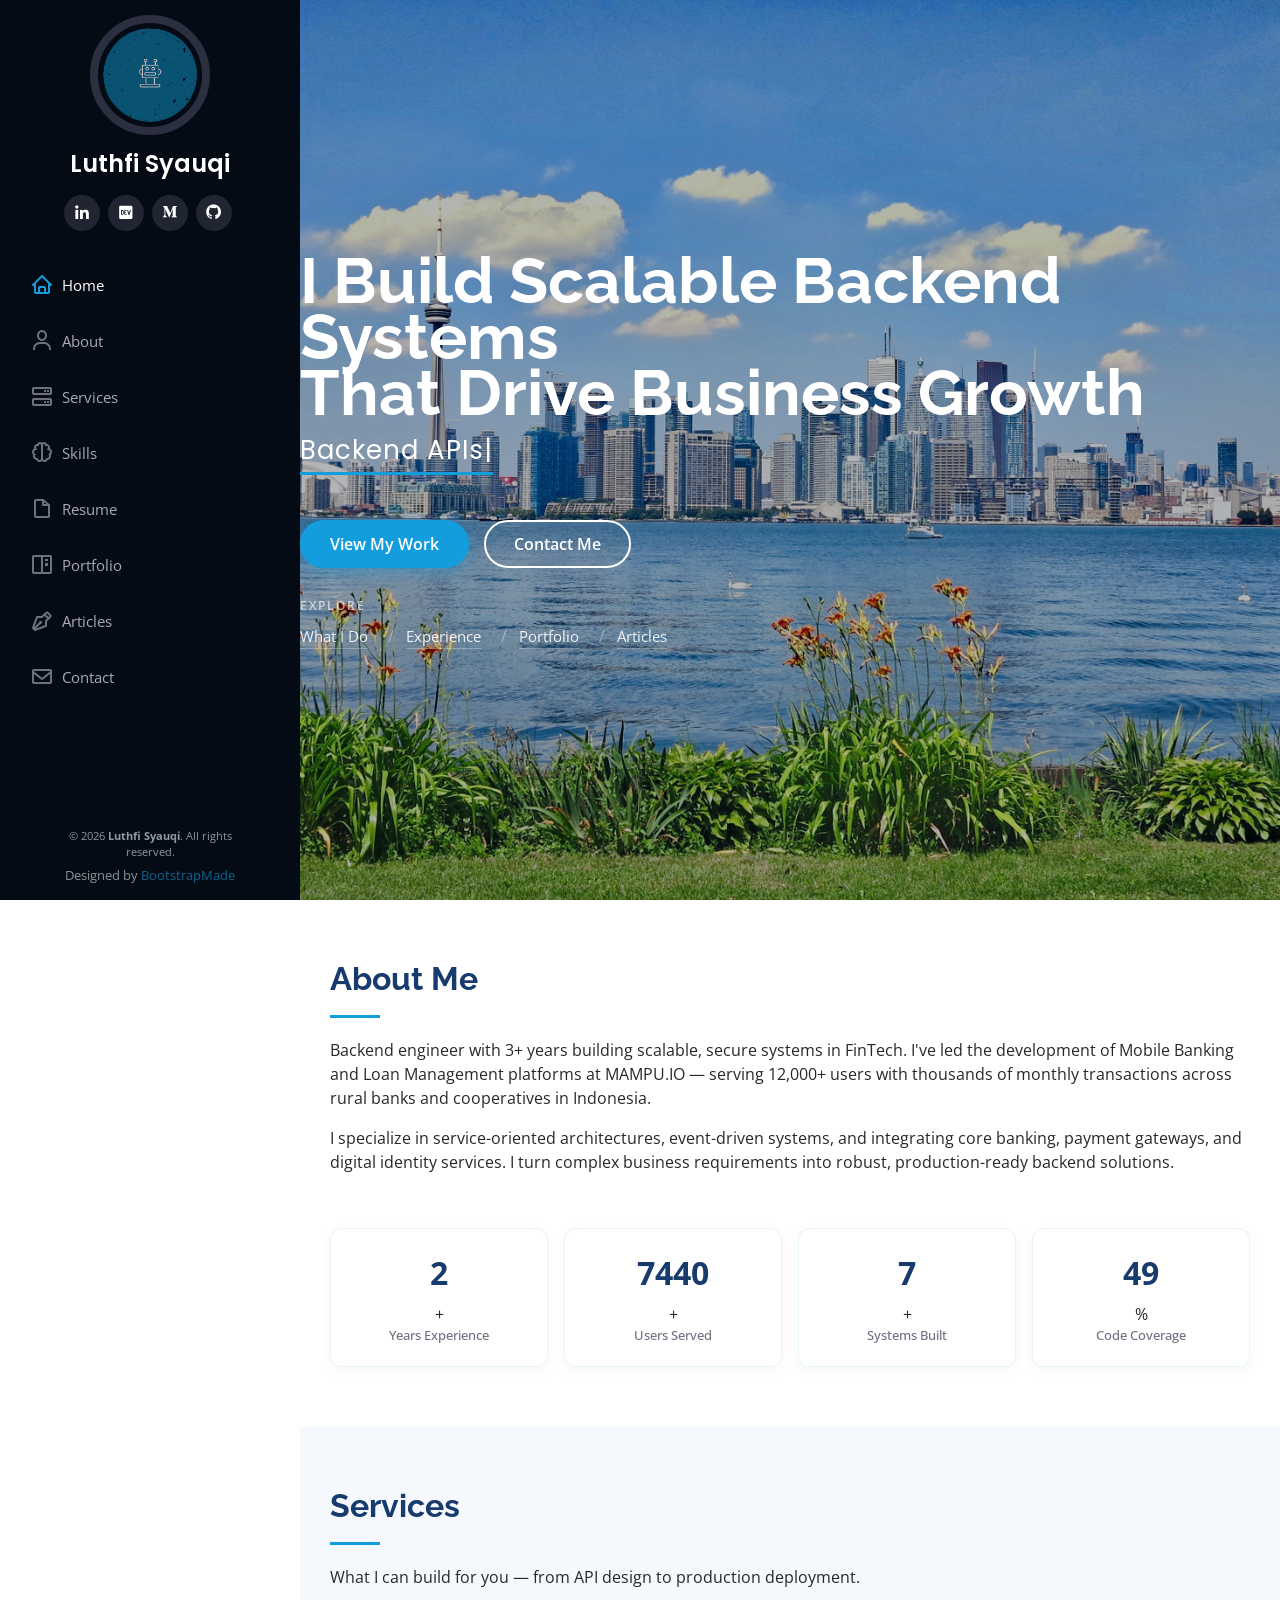
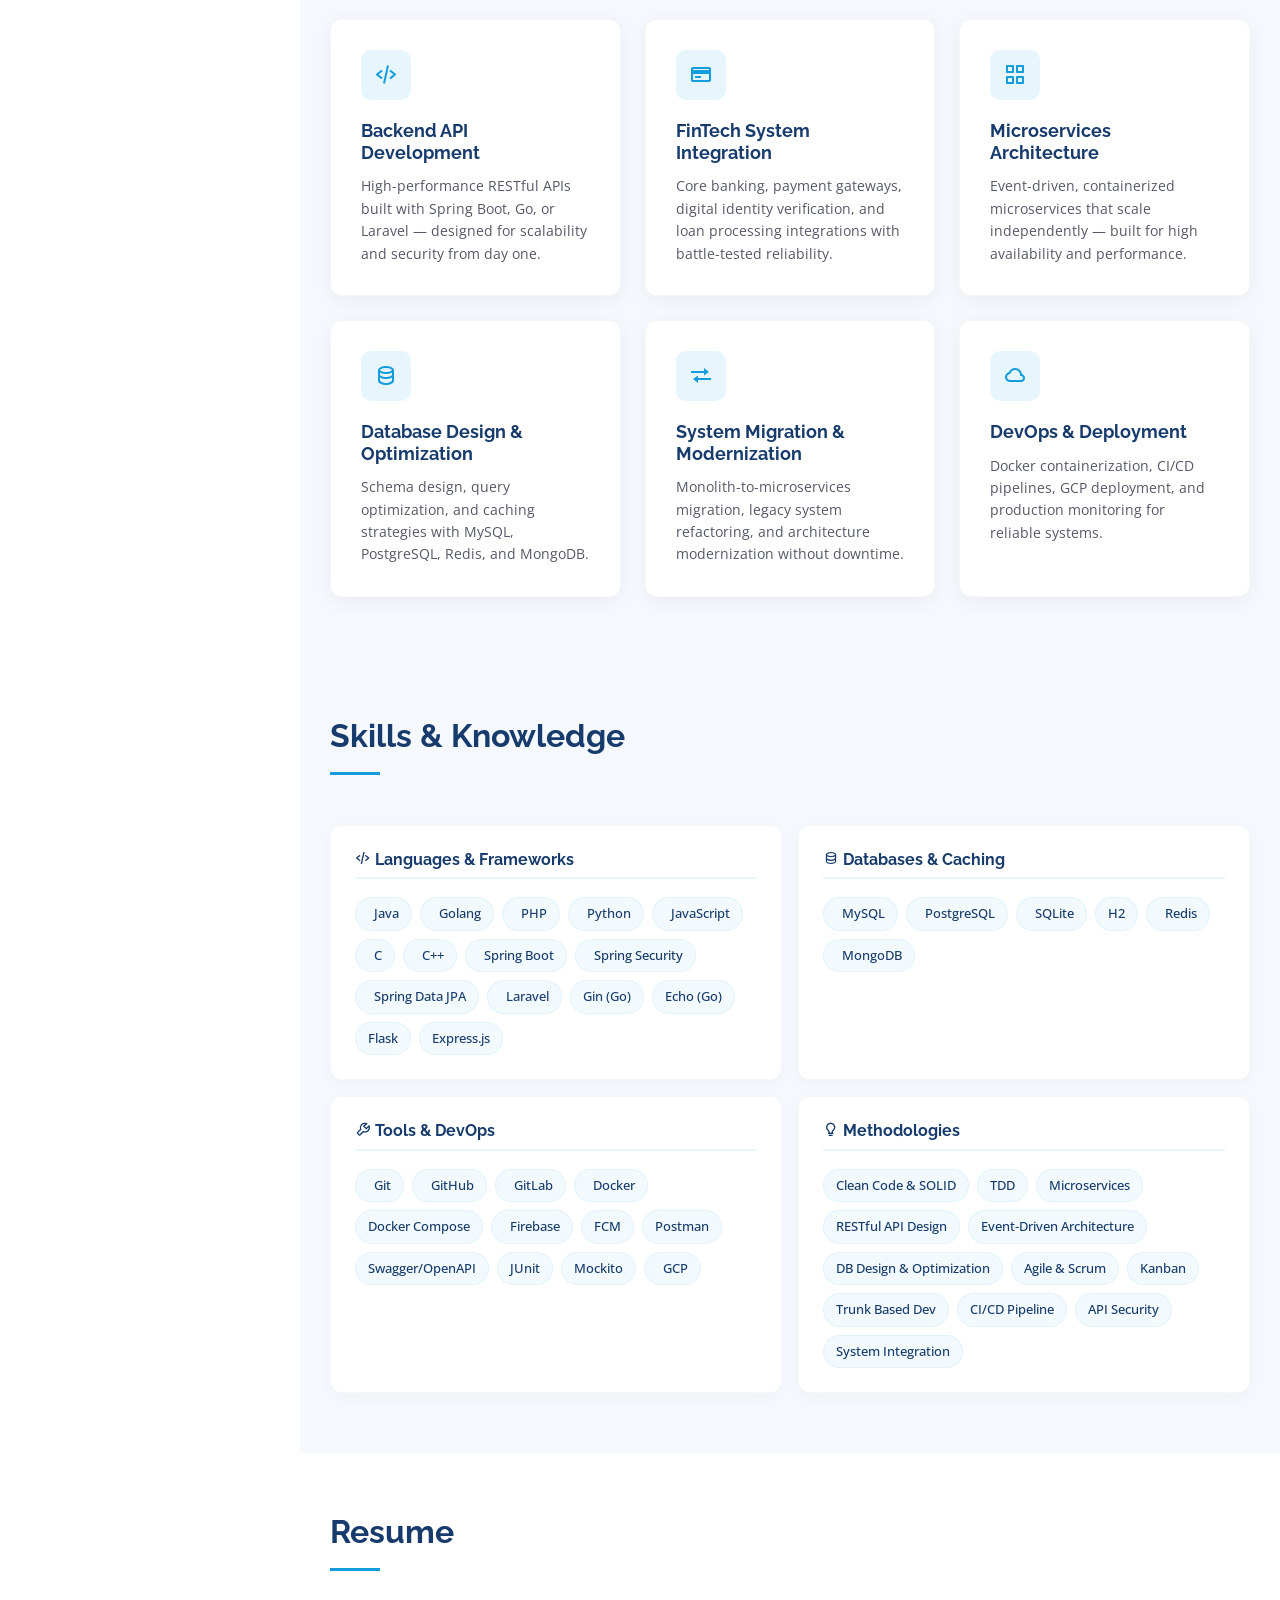
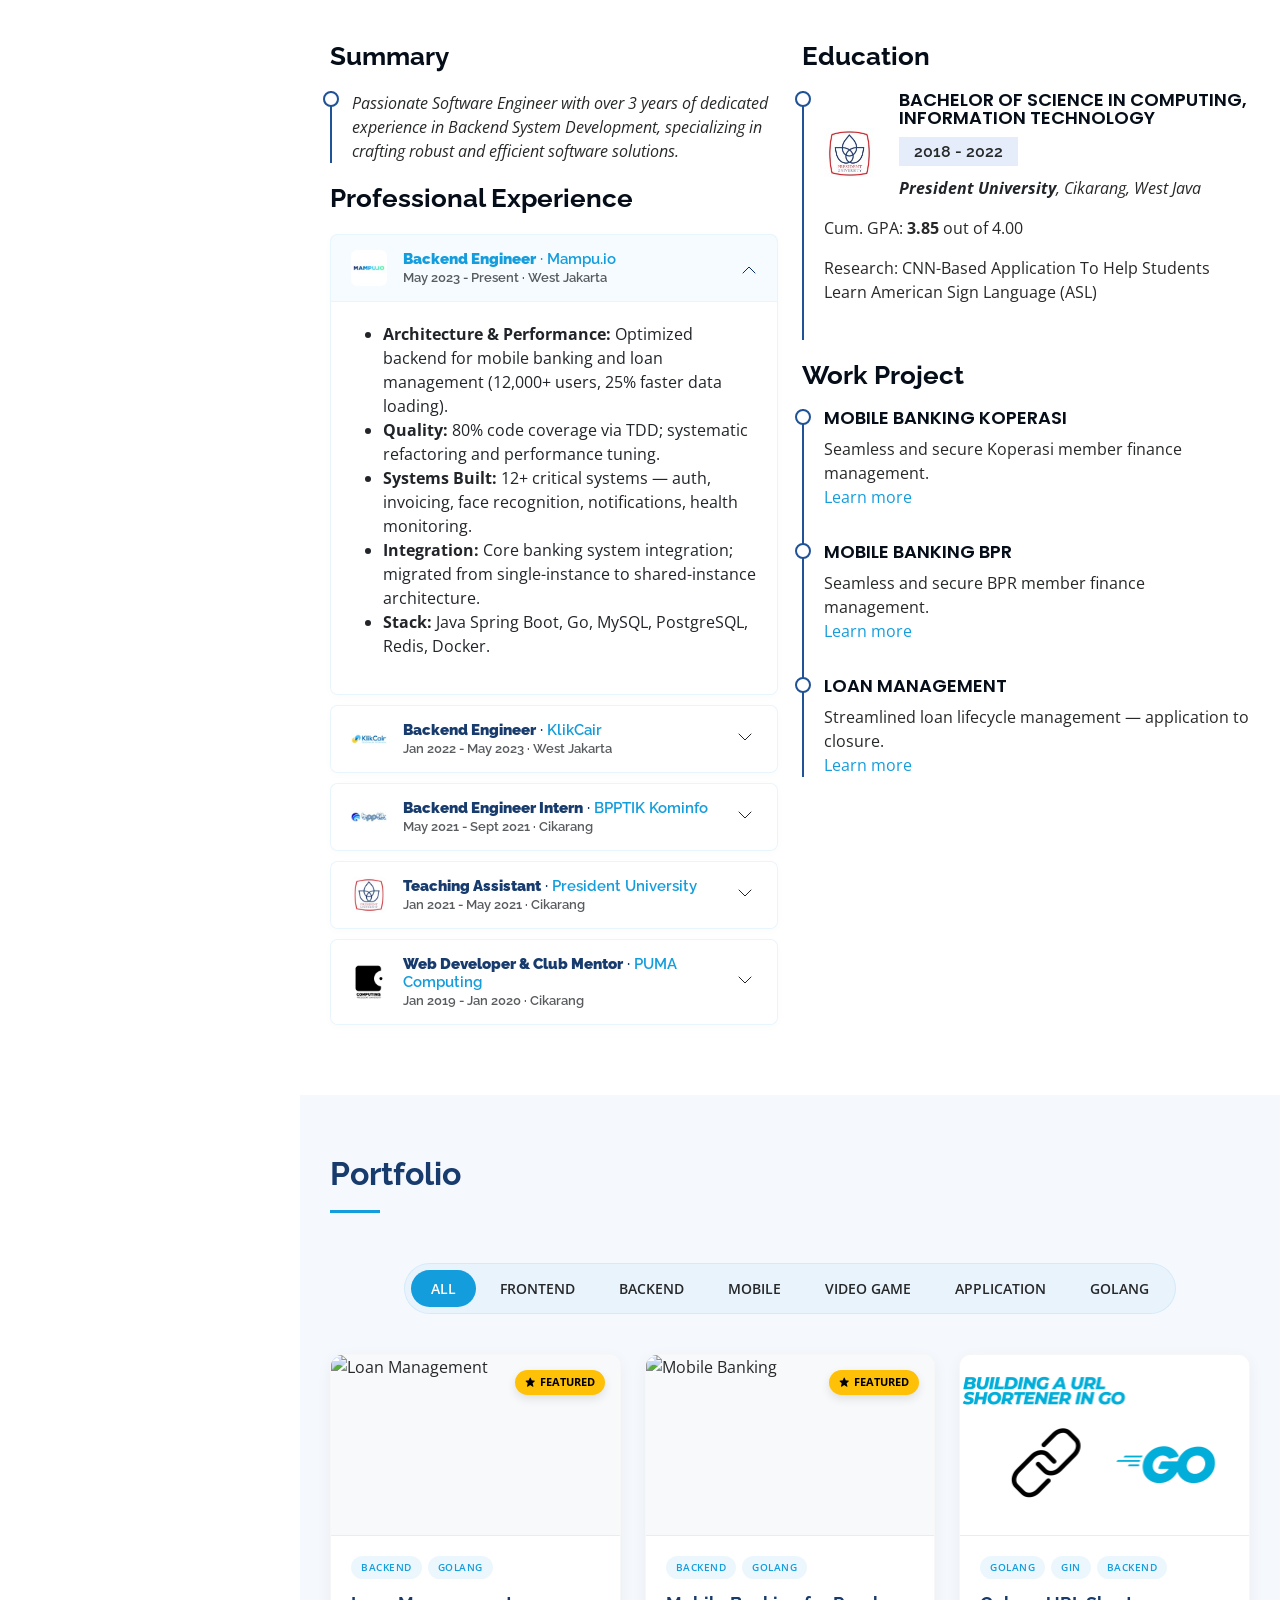
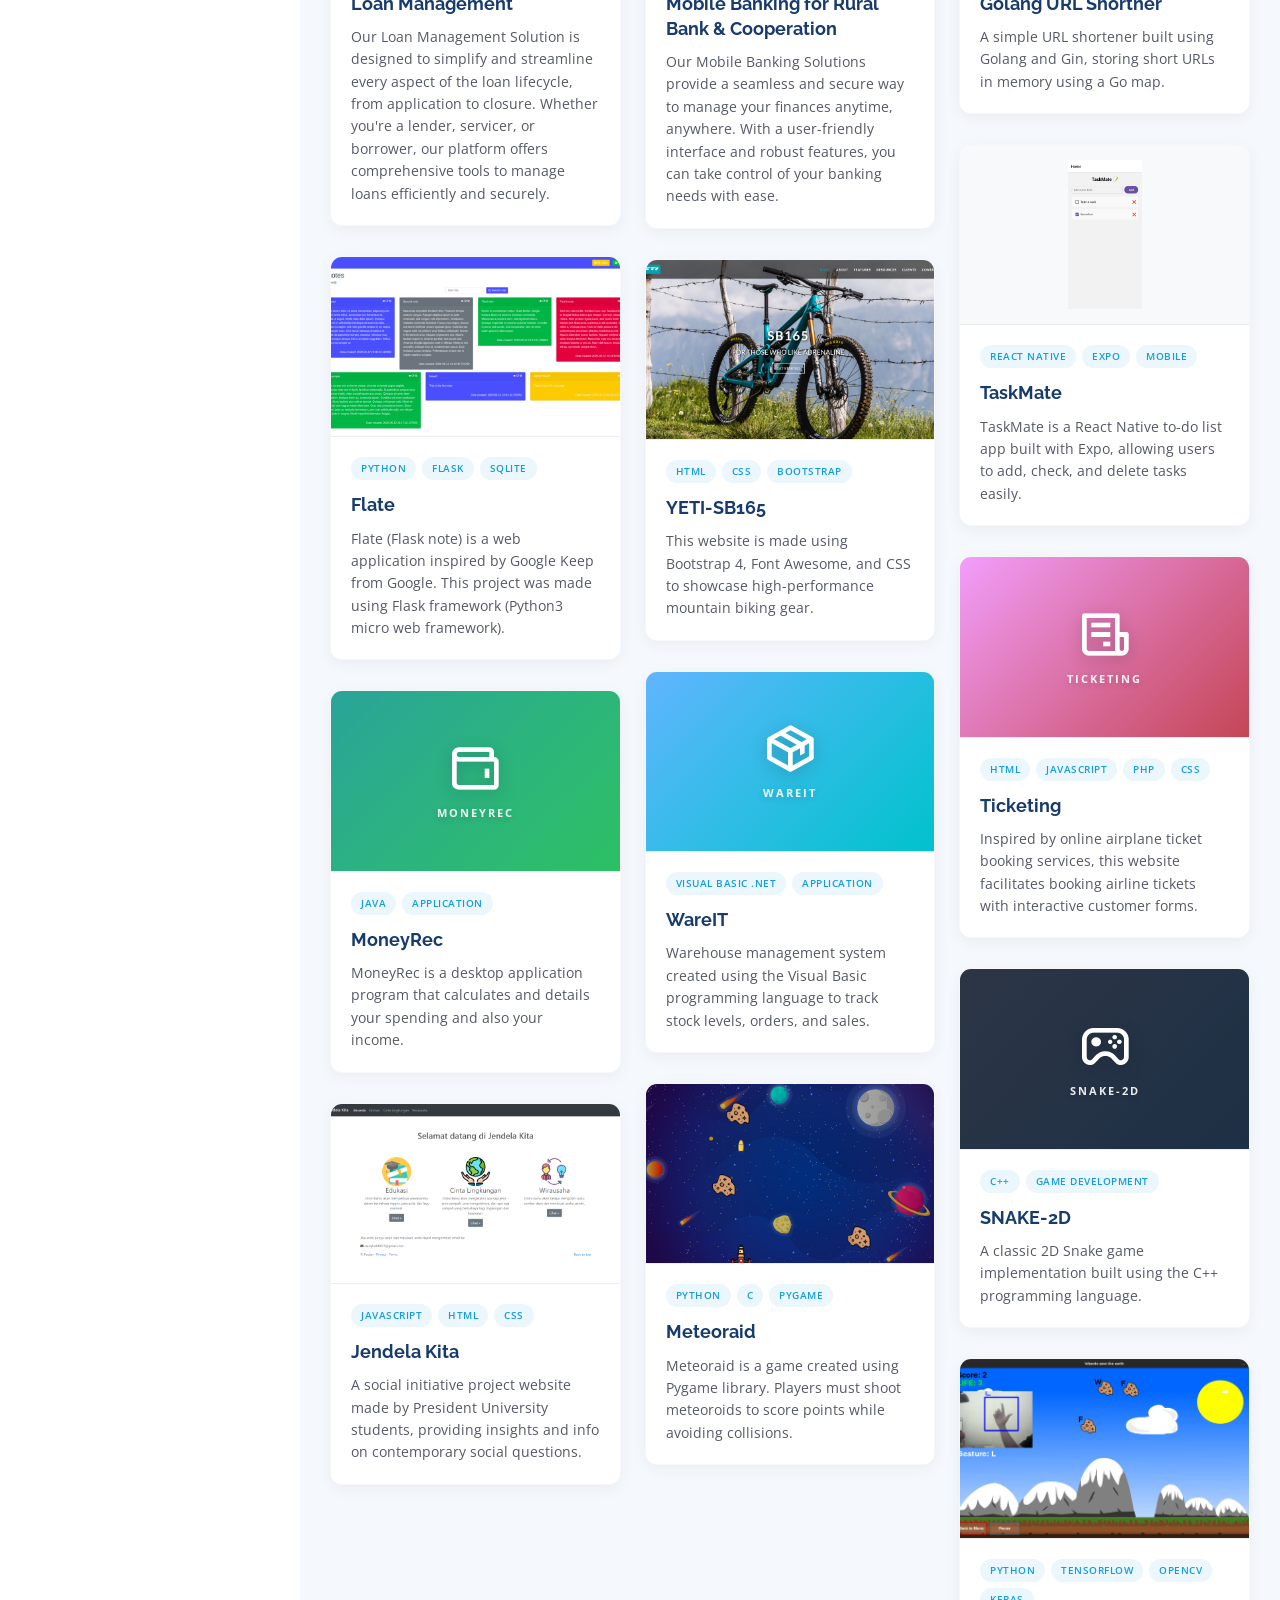
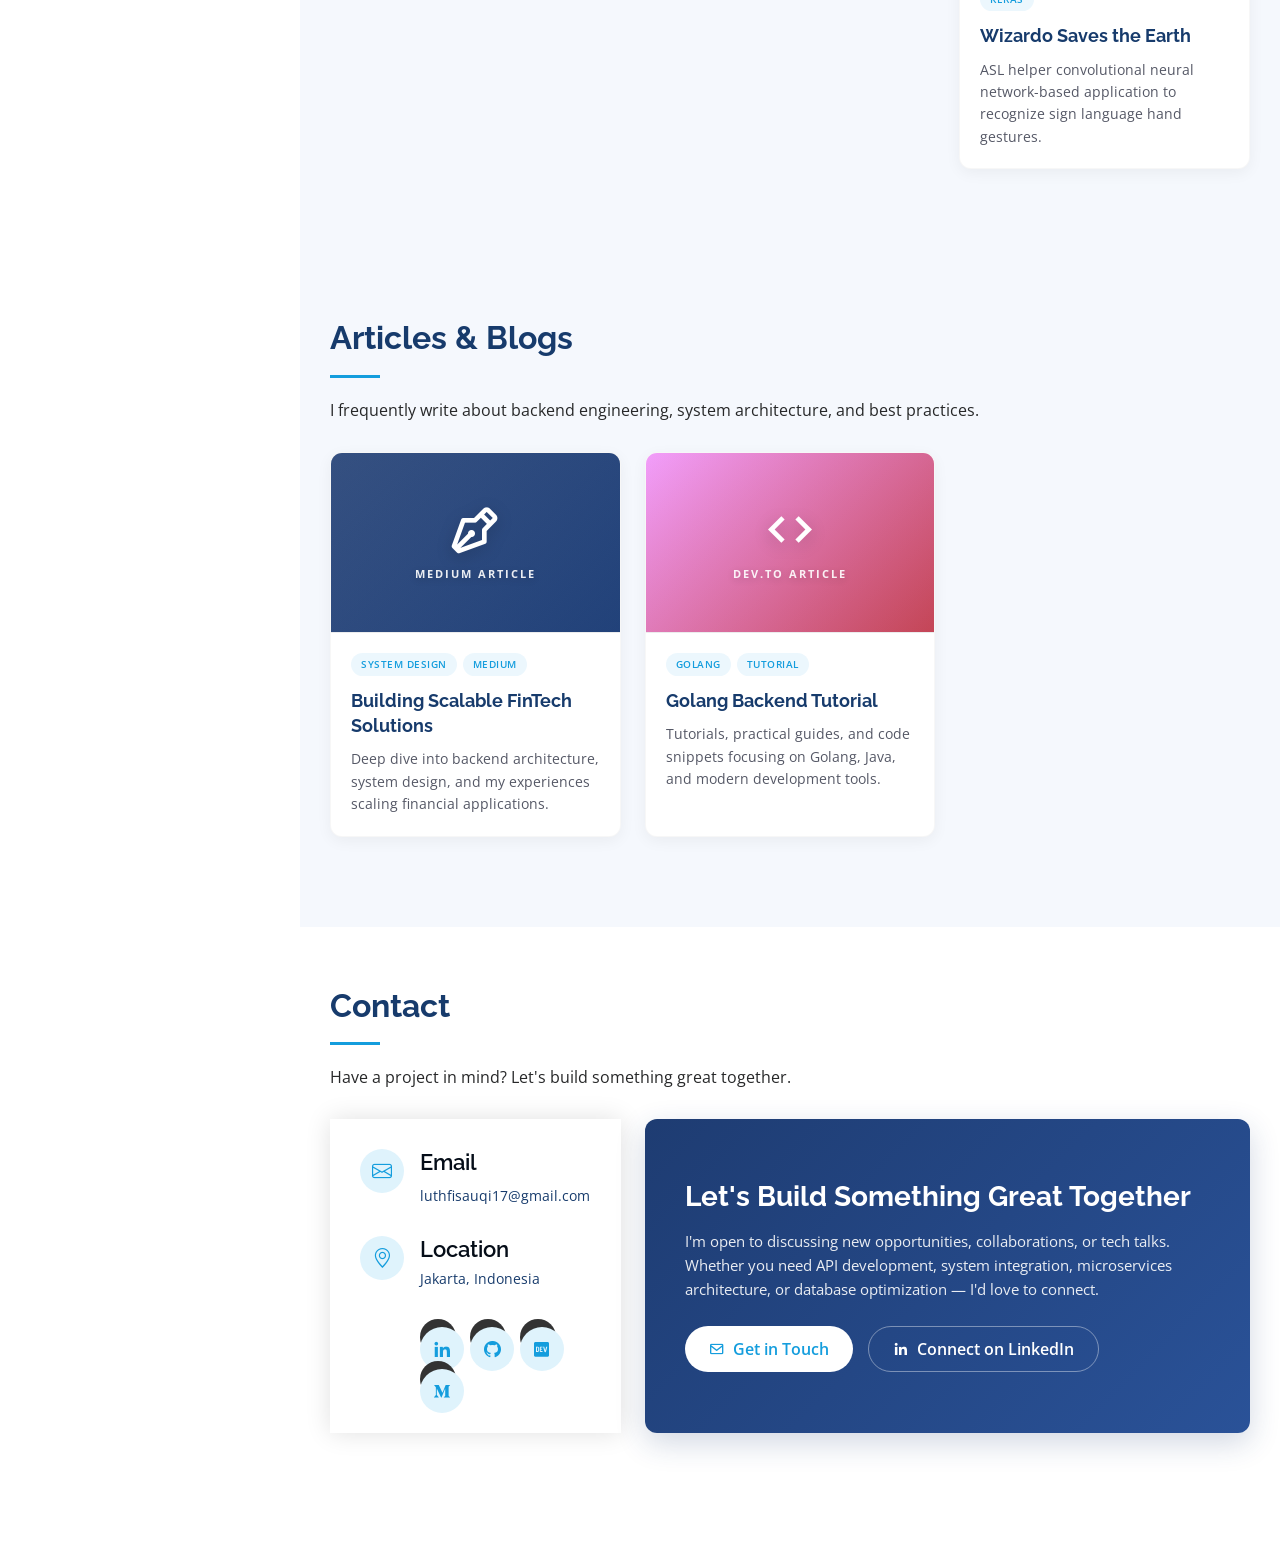
==== commit 34c5df5a: "feat: add hero section table of contents and hide portfolio links with d-none utility" ====
--- a/index.html
+++ b/index.html
@@ -164,9 +164,22 @@
         <span class="typed"
           data-typed-items="Backend APIs, FinTech Systems, Microservices, System Integration, Database Optimization"></span>
       </p>
-      <div class="hero-btns">
+      <div class="hero-btns mb-4">
         <a href="#portfolio" class="btn-hero-primary scrollto">View My Work</a>
         <a href="#contact" class="btn-hero-outline scrollto">Contact Me</a>
+      </div>
+      
+      <div class="hero-toc mt-4 d-none d-md-block" style="opacity: 0.9;">
+        <span style="color: rgba(255,255,255,0.7); font-size: 12px; text-transform: uppercase; letter-spacing: 2px; font-weight: 600;">Explore</span>
+        <ul class="list-inline mt-2 mb-0">
+          <li class="list-inline-item"><a href="#services" class="scrollto" style="color: #fff; font-size: 15px; border-bottom: 1px solid rgba(255,255,255,0.3); padding-bottom: 2px; text-decoration: none; transition: 0.3s;">What I Do</a></li>
+          <li class="list-inline-item mx-2" style="color: rgba(255,255,255,0.4);">/</li>
+          <li class="list-inline-item"><a href="#resume" class="scrollto" style="color: #fff; font-size: 15px; border-bottom: 1px solid rgba(255,255,255,0.3); padding-bottom: 2px; text-decoration: none; transition: 0.3s;">Experience</a></li>
+          <li class="list-inline-item mx-2" style="color: rgba(255,255,255,0.4);">/</li>
+          <li class="list-inline-item"><a href="#portfolio" class="scrollto" style="color: #fff; font-size: 15px; border-bottom: 1px solid rgba(255,255,255,0.3); padding-bottom: 2px; text-decoration: none; transition: 0.3s;">Portfolio</a></li>
+          <li class="list-inline-item mx-2" style="color: rgba(255,255,255,0.4);">/</li>
+          <li class="list-inline-item"><a href="#blog" class="scrollto" style="color: #fff; font-size: 15px; border-bottom: 1px solid rgba(255,255,255,0.3); padding-bottom: 2px; text-decoration: none; transition: 0.3s;">Articles</a></li>
+        </ul>
       </div>
     </div>
   </section>
@@ -568,7 +581,7 @@
               <div class="portfolio-wrap">
                 <span class="featured-badge"><i class="bx bxs-star"></i> Featured</span>
                 <img src="https://mampu.io/wp-content/uploads/2024/08/Frame-1171276186.png" class="img-fluid" alt="Loan Management" onerror="handleImageError(this, 'bg-gradient-default', 'bx-credit-card')" />
-                <div class="portfolio-links">
+                <div class="portfolio-links d-none">
                   <a href="https://mampu.io/loan-management/" target="_blank" title="Website"><i class="bx bx-world"></i></a>
                 </div>
               </div>
@@ -593,7 +606,7 @@
               <div class="portfolio-wrap">
                 <span class="featured-badge"><i class="bx bxs-star"></i> Featured</span>
                 <img src="https://mampu.io/wp-content/uploads/2024/08/Frame-1171276182-1.png" class="img-fluid" alt="Mobile Banking" onerror="handleImageError(this, 'bg-gradient-default', 'bx-mobile-alt')" />
-                <div class="portfolio-links">
+                <div class="portfolio-links d-none">
                   <a href="https://mampu.io/mobile-banking-bpr/" target="_blank" title="Mobile Banking BPR Website"><i class="bx bx-world"></i></a>
                   <a href="https://mampu.io/mobile-banking-koperasi/" target="_blank" title="Mobile Banking Koperasi Website"><i class="bx bx-world"></i></a>
                 </div>
@@ -617,7 +630,7 @@
             <div class="portfolio-card">
               <div class="portfolio-wrap">
                 <img src="assets/img/portfolio/golang-url-shortner.png" class="img-fluid" alt="Golang URL Shortner" onerror="handleImageError(this, 'bg-gradient-default', 'bx-link')" />
-                <div class="portfolio-links">
+                <div class="portfolio-links d-none">
                   <a target="_blank" href="https://github.com/luthfisauqi17/go-url-shortner" title="Github"><i class="bx bxl-github"></i></a>
                   <a target="_blank" href="https://youtu.be/PCPcFddQ5Dg" title="YouTube"><i class="bx bxl-youtube"></i></a>
                   <a target="_blank" href="https://dev.to/luthfisauqi17/building-a-url-shortener-in-go-592d" title="Dev.to"><i class="bx bxl-dev-to"></i></a>
@@ -642,7 +655,7 @@
             <div class="portfolio-card">
               <div class="portfolio-wrap">
                 <img src="assets/img/portfolio/taskmate.jpg" class="img-fluid" alt="TaskMate" onerror="handleImageError(this, 'bg-gradient-default', 'bx-list-ul')" />
-                <div class="portfolio-links">
+                <div class="portfolio-links d-none">
                   <a target="_blank" href="https://github.com/luthfisauqi17/TaskMate" title="Github"><i class="bx bxl-github"></i></a>
                 </div>
               </div>
@@ -665,7 +678,7 @@
             <div class="portfolio-card">
               <div class="portfolio-wrap">
                 <img src="assets/img/portfolio/flate1.png" class="img-fluid" alt="Flate" onerror="handleImageError(this, 'bg-gradient-default', 'bx-note')" />
-                <div class="portfolio-links">
+                <div class="portfolio-links d-none">
                   <a target="_blank" href="https://github.com/luthfisauqi17/Flate" title="Github"><i class="bx bxl-github"></i></a>
                 </div>
               </div>
@@ -688,7 +701,7 @@
             <div class="portfolio-card">
               <div class="portfolio-wrap">
                 <img src="assets/img/portfolio/yeti1.png" class="img-fluid" alt="YETI-SB165" onerror="handleImageError(this, 'bg-gradient-default', 'bx-cycling')" />
-                <div class="portfolio-links">
+                <div class="portfolio-links d-none">
                   <a target="_blank" href="https://luthfisauqi17.github.io/YETI-SB165/" title="Website"><i class="bx bx-world"></i></a>
                   <a target="_blank" href="https://github.com/luthfisauqi17/YETI-SB165" title="Github"><i class="bx bxl-github"></i></a>
                 </div>
@@ -715,7 +728,7 @@
                   <i class="bx bx-receipt"></i>
                   <span class="portfolio-placeholder-text">Ticketing</span>
                 </div>
-                <div class="portfolio-links">
+                <div class="portfolio-links d-none">
                   <a target="_blank" href="https://github.com/luthfisauqi17/Ticketing" title="Github"><i class="bx bxl-github"></i></a>
                 </div>
               </div>
@@ -742,7 +755,7 @@
                   <i class="bx bx-package"></i>
                   <span class="portfolio-placeholder-text">WareIT</span>
                 </div>
-                <div class="portfolio-links">
+                <div class="portfolio-links d-none">
                   <a target="_blank" href="https://github.com/luthfisauqi17/WareIT" title="Github"><i class="bx bxl-github"></i></a>
                 </div>
               </div>
@@ -767,7 +780,7 @@
                   <i class="bx bx-wallet"></i>
                   <span class="portfolio-placeholder-text">MoneyRec</span>
                 </div>
-                <div class="portfolio-links">
+                <div class="portfolio-links d-none">
                   <a target="_blank" href="https://github.com/luthfisauqi17/MoneyRec" title="Github"><i class="bx bxl-github"></i></a>
                 </div>
               </div>
@@ -792,7 +805,7 @@
                   <i class="bx bx-joystick"></i>
                   <span class="portfolio-placeholder-text">SNAKE-2D</span>
                 </div>
-                <div class="portfolio-links">
+                <div class="portfolio-links d-none">
                   <a target="_blank" href="https://github.com/luthfisauqi17/SNAKE-2D" title="Github"><i class="bx bxl-github"></i></a>
                 </div>
               </div>
@@ -814,7 +827,7 @@
             <div class="portfolio-card">
               <div class="portfolio-wrap">
                 <img src="assets/img/portfolio/meteoraid1.png" class="img-fluid" alt="Meteoraid" onerror="handleImageError(this, 'bg-gradient-default', 'bx-rocket')" />
-                <div class="portfolio-links">
+                <div class="portfolio-links d-none">
                   <a target="_blank" href="https://github.com/luthfisauqi17/Meteoraid" title="Github"><i class="bx bxl-github"></i></a>
                 </div>
               </div>
@@ -837,7 +850,7 @@
             <div class="portfolio-card">
               <div class="portfolio-wrap">
                 <img src="assets/img/portfolio/jendelakita1.png" class="img-fluid" alt="Jendela Kita" onerror="handleImageError(this, 'bg-gradient-default', 'bx-window-open')" />
-                <div class="portfolio-links">
+                <div class="portfolio-links d-none">
                   <a target="_blank" href="https://jendelakita.github.io" title="Website"><i class="bx bx-world"></i></a>
                   <a target="_blank" href="https://github.com/jendelakita/jendelakita.github.io" title="Github"><i class="bx bxl-github"></i></a>
                 </div>
@@ -861,7 +874,7 @@
             <div class="portfolio-card">
               <div class="portfolio-wrap">
                 <img src="assets/img/portfolio/wste1.png" class="img-fluid" alt="Wizardo Saves the Earth" onerror="handleImageError(this, 'bg-gradient-default', 'bx-brain')" />
-                <div class="portfolio-links">
+                <div class="portfolio-links d-none">
                   <a target="_blank" href="https://drive.google.com/file/u/1/d/1BhCt_jHKoyHKm6Hv2RAlThcbGV_M2hQK/view?usp=drivesdk" title="Video Demo"><i class="bx bxs-movie-play"></i></a>
                 </div>
               </div>
@@ -895,10 +908,13 @@
         <div class="row portfolio-container" data-aos="fade-up" data-aos-delay="100">
           
           <div class="col-lg-4 col-md-6 portfolio-item">
-            <div class="portfolio-card">
-              <div class="portfolio-wrap">
-                <img src="assets/img/portfolio/medium-blog.jpg" class="img-fluid" alt="Medium Article" onerror="handleImageError(this, 'bg-gradient-default', 'bx-pen')" />
-                <div class="portfolio-links">
+            <div class="portfolio-card blog-card" data-blog-views="1.2K" data-blog-likes="340" data-blog-read="5 min read">
+              <div class="portfolio-wrap">
+                <div class="portfolio-placeholder bg-gradient-default">
+                  <i class="bx bx-pen"></i>
+                  <span class="portfolio-placeholder-text">Medium Article</span>
+                </div>
+                <div class="portfolio-links d-none">
                   <a href="https://medium.com/@luthfisauqi17_68455" target="_blank" title="Read on Medium"><i class="bx bxl-medium"></i></a>
                 </div>
               </div>
@@ -916,10 +932,13 @@
           </div>
 
           <div class="col-lg-4 col-md-6 portfolio-item">
-            <div class="portfolio-card">
-              <div class="portfolio-wrap">
-                <img src="assets/img/portfolio/devto-blog.jpg" class="img-fluid" alt="Dev.to Article" onerror="handleImageError(this, 'bg-gradient-default', 'bx-code')" />
-                <div class="portfolio-links">
+            <div class="portfolio-card blog-card" data-blog-views="850" data-blog-likes="124" data-blog-read="3 min read">
+              <div class="portfolio-wrap">
+                <div class="portfolio-placeholder bg-gradient-ticketing">
+                  <i class="bx bx-code"></i>
+                  <span class="portfolio-placeholder-text">Dev.to Article</span>
+                </div>
+                <div class="portfolio-links d-none">
                   <a href="https://dev.to/luthfisauqi17" target="_blank" title="Read on Dev.to"><i class="bx bxl-dev-to"></i></a>
                 </div>
               </div>
@@ -989,7 +1008,7 @@
 
   <!-- ======= Footer ======= -->
   <footer id="footer">
-    <div class="container">
+    <div class="container" style="font-size: 11px; opacity: 0.6;">
       <div class="copyright">
         &copy; <script>document.write(new Date().getFullYear())</script> <strong><span>Luthfi Syauqi</span></strong>. All rights reserved.
       </div>
@@ -1082,7 +1101,7 @@
         </div>
         <div class="modal-body p-0">
           <div class="row g-0">
-            <div class="col-md-6 bg-light d-flex align-items-center justify-content-center p-4">
+            <div id="portfolioModalLeftCol" class="col-md-6 bg-light d-flex align-items-center justify-content-center p-4">
               <img id="modalPortfolioImage" src="" class="img-fluid rounded shadow-sm" alt="Portfolio Image">
             </div>
             <div class="col-md-6 p-4 p-md-5 d-flex flex-column justify-content-center">
@@ -1105,7 +1124,6 @@
         const portfolioModal = new bootstrap.Modal(portfolioModalEl);
         const modalTitle = document.getElementById('modalPortfolioTitle');
         const modalDesc = document.getElementById('modalPortfolioDesc');
-        const modalImage = document.getElementById('modalPortfolioImage');
         const modalTags = document.getElementById('modalPortfolioTags');
         const modalLinks = document.getElementById('modalPortfolioLinks');
 
@@ -1117,12 +1135,23 @@
 
             const title = card.querySelector('h3').textContent;
             const desc = card.querySelector('p').textContent;
-            const img = card.querySelector('img').src;
+            const imgEl = card.querySelector('img');
+            const placeholderEl = card.querySelector('.portfolio-placeholder');
             
             modalTitle.textContent = title;
             modalDesc.textContent = desc;
-            modalImage.src = img;
-            modalImage.alt = title;
+            
+            const leftCol = document.getElementById('portfolioModalLeftCol');
+            if (imgEl) {
+              leftCol.innerHTML = '<img src="' + imgEl.src + '" class="img-fluid rounded shadow-sm" alt="' + title + '">';
+            } else if (placeholderEl) {
+              const clone = placeholderEl.cloneNode(true);
+              clone.style.width = '100%';
+              clone.style.minHeight = '250px';
+              clone.style.borderRadius = '8px';
+              leftCol.innerHTML = '';
+              leftCol.appendChild(clone);
+            }
 
             // Copy tags
             modalTags.innerHTML = '';
@@ -1149,7 +1178,103 @@
         });
       }
     });
+
+    // Blog Modal Logic
+    document.addEventListener('DOMContentLoaded', function () {
+      const blogModalEl = document.getElementById('blogDetailModal');
+      if(blogModalEl) {
+        const blogModal = new bootstrap.Modal(blogModalEl);
+        const modalTitle = document.getElementById('modalBlogTitle');
+        const modalDesc = document.getElementById('modalBlogDesc');
+        const modalIcon = document.getElementById('modalBlogIcon');
+        const modalTags = document.getElementById('modalBlogTags');
+        const modalLinks = document.getElementById('modalBlogLinks');
+        const modalViews = document.getElementById('modalBlogViews');
+        const modalLikes = document.getElementById('modalBlogLikes');
+        const modalRead = document.getElementById('modalBlogRead');
+
+        document.querySelectorAll('#blog .portfolio-card').forEach(card => {
+          card.style.cursor = 'pointer';
+          card.addEventListener('click', function(e) {
+            // Prevent modal from opening if a link was clicked directly
+            if(e.target.closest('a')) return;
+
+            const title = card.querySelector('h3').textContent;
+            const desc = card.querySelector('p').textContent;
+            const iconClass = card.querySelector('.portfolio-placeholder i') ? card.querySelector('.portfolio-placeholder i').className : 'bx bx-pen';
+            
+            modalTitle.textContent = title;
+            modalDesc.textContent = desc;
+            modalIcon.className = iconClass + ' display-1 text-primary mb-3';
+
+            // Set metrics
+            modalViews.textContent = card.getAttribute('data-blog-views') || '1K';
+            modalLikes.textContent = card.getAttribute('data-blog-likes') || '100';
+            modalRead.textContent = card.getAttribute('data-blog-read') || '5 min read';
+
+            // Copy tags
+            modalTags.innerHTML = '';
+            card.querySelectorAll('.portfolio-tag').forEach(tag => {
+              const span = document.createElement('span');
+              span.className = 'portfolio-tag';
+              span.textContent = tag.textContent;
+              modalTags.appendChild(span);
+            });
+
+            // Copy links
+            modalLinks.innerHTML = '';
+            card.querySelectorAll('.portfolio-links a').forEach(link => {
+              const a = document.createElement('a');
+              a.href = link.href;
+              a.target = '_blank';
+              a.className = 'btn btn-primary d-inline-flex align-items-center gap-2 rounded-pill px-4 py-2 mt-3';
+              a.innerHTML = link.innerHTML + ' <span>' + (link.title || 'Read Article') + '</span>';
+              modalLinks.appendChild(a);
+            });
+
+            blogModal.show();
+          });
+        });
+      }
+    });
   </script>
+
+  <!-- Blog Detail Modal -->
+  <div class="modal fade" id="blogDetailModal" tabindex="-1" aria-hidden="true">
+    <div class="modal-dialog modal-dialog-centered">
+      <div class="modal-content border-0 shadow-lg" style="border-radius: 12px; overflow: hidden;">
+        <div class="modal-header border-0 pb-0" style="position: absolute; right: 0; z-index: 10;">
+          <button type="button" class="btn-close bg-light rounded-circle p-2 m-2 shadow-sm" data-bs-dismiss="modal" aria-label="Close"></button>
+        </div>
+        <div class="modal-body p-5 text-center">
+          <i id="modalBlogIcon" class="bx bx-pen display-1 text-primary mb-3"></i>
+          <div id="modalBlogTags" class="portfolio-tags justify-content-center mb-3"></div>
+          <h3 id="modalBlogTitle" class="fw-bold mb-3" style="color: #173b6c;">Title</h3>
+          <p id="modalBlogDesc" class="text-muted mb-4">Description</p>
+          
+          <div class="d-flex justify-content-center gap-4 mb-4 pt-3 border-top">
+            <div class="text-center">
+              <i class="bx bx-show fs-4 text-primary"></i>
+              <div id="modalBlogViews" class="fw-bold fs-5">1.2K</div>
+              <small class="text-muted">Views</small>
+            </div>
+            <div class="text-center">
+              <i class="bx bx-heart fs-4 text-danger"></i>
+              <div id="modalBlogLikes" class="fw-bold fs-5">340</div>
+              <small class="text-muted">Likes</small>
+            </div>
+            <div class="text-center">
+              <i class="bx bx-time fs-4 text-warning"></i>
+              <div id="modalBlogRead" class="fw-bold fs-5">5m</div>
+              <small class="text-muted">Read Time</small>
+            </div>
+          </div>
+
+          <div id="modalBlogLinks"></div>
+        </div>
+      </div>
+    </div>
+  </div>
 </body>
 
 </html>
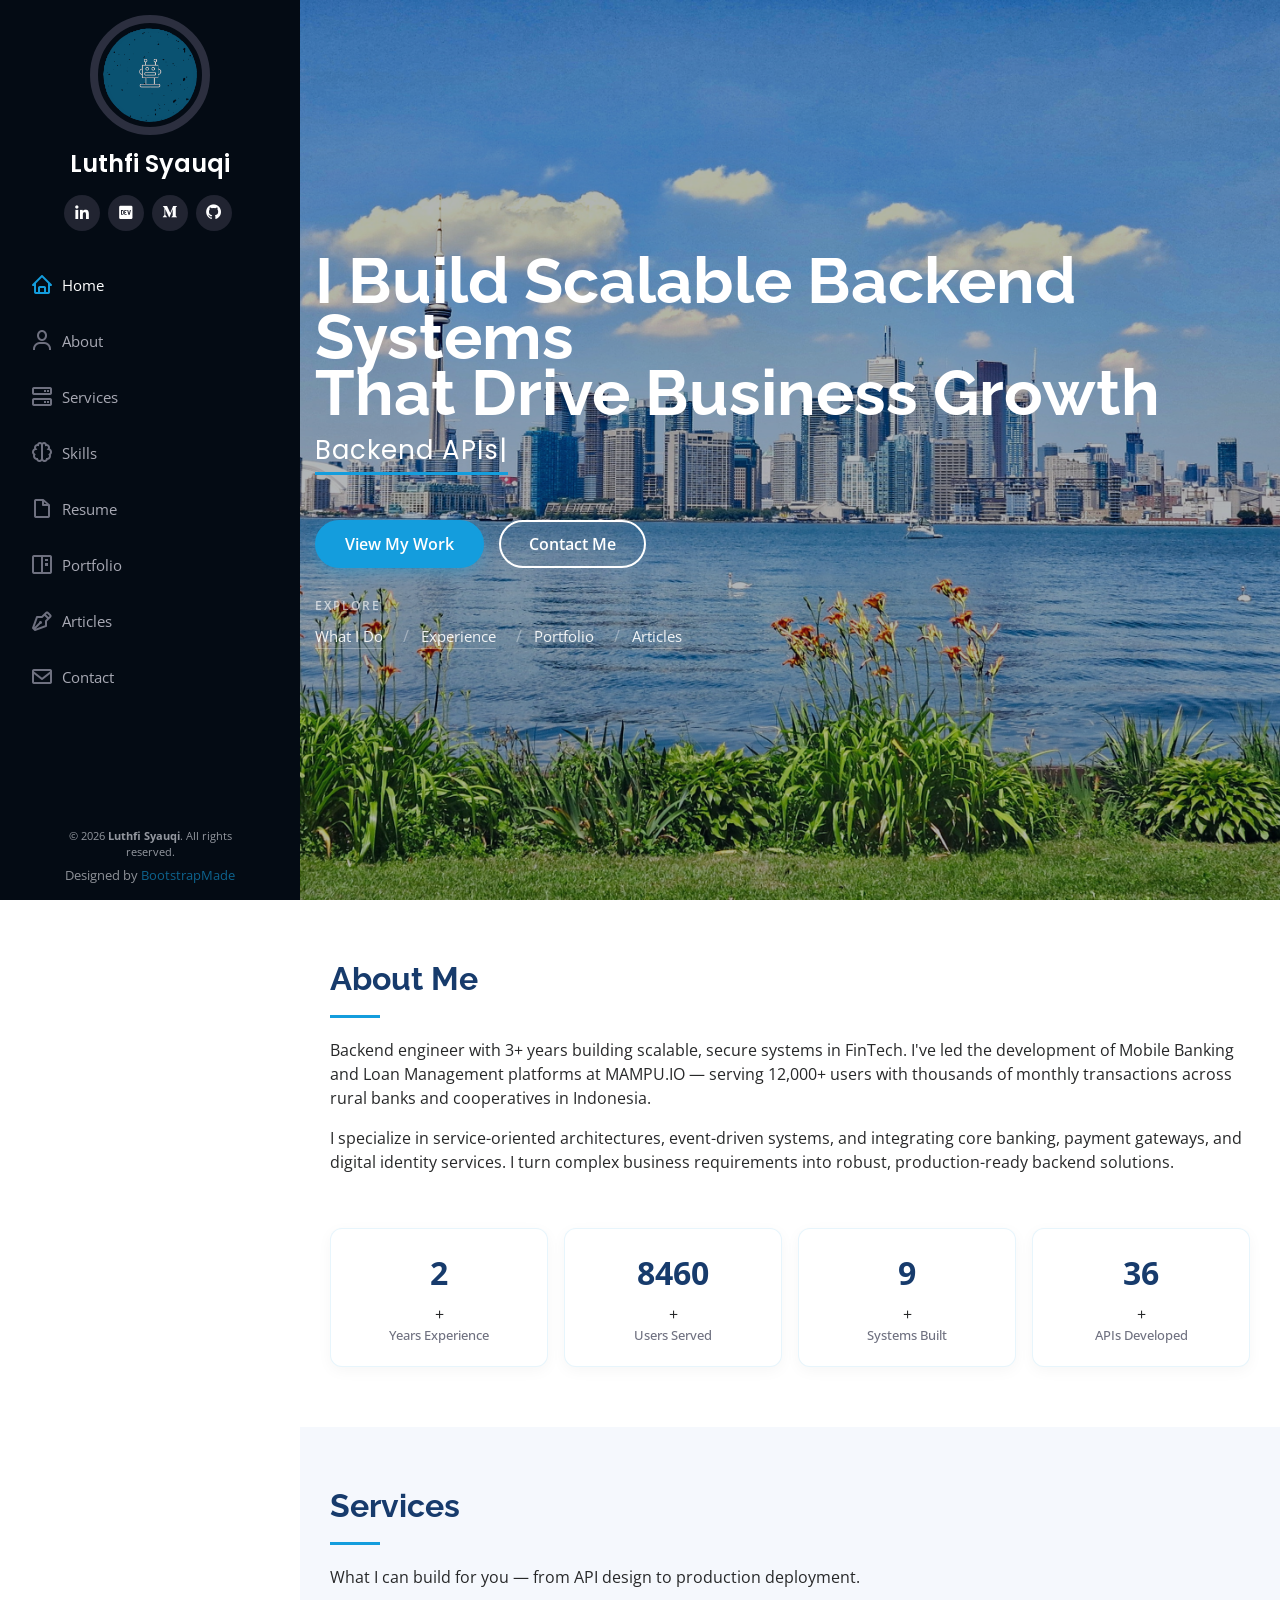
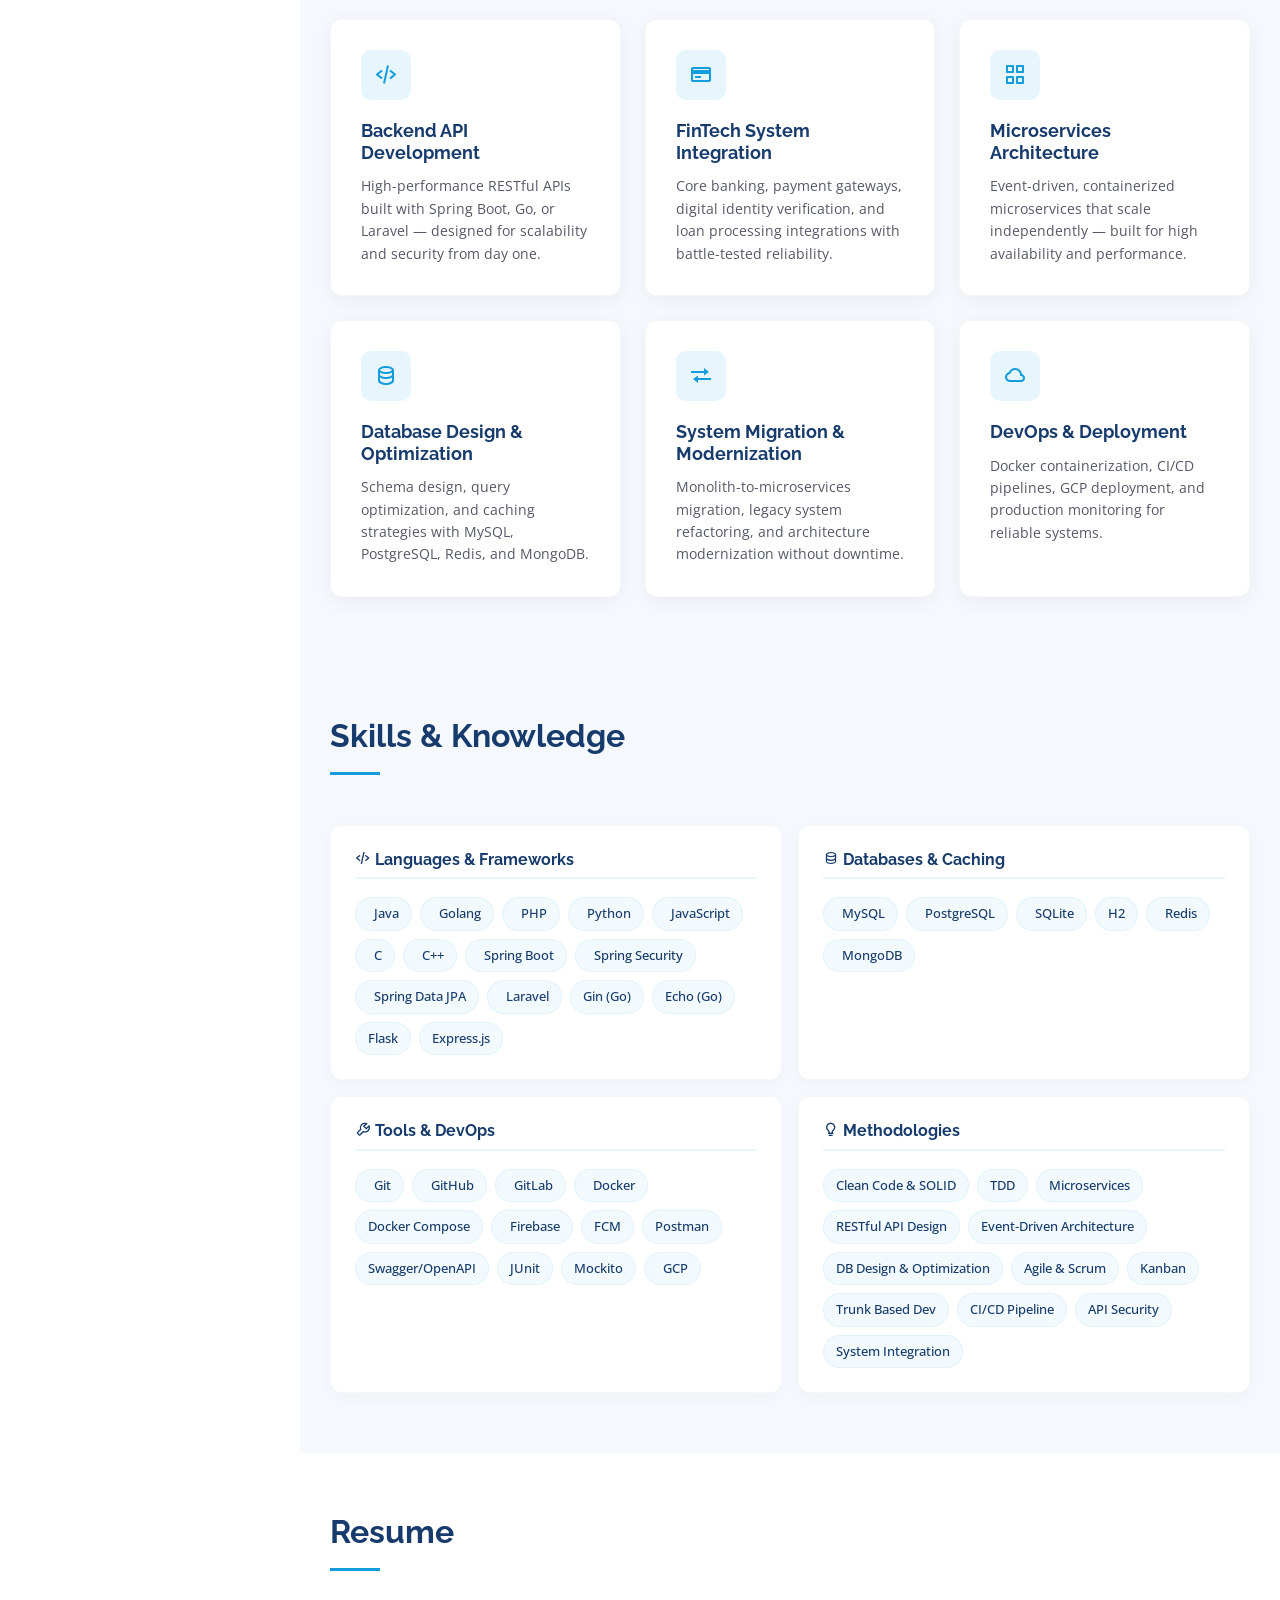
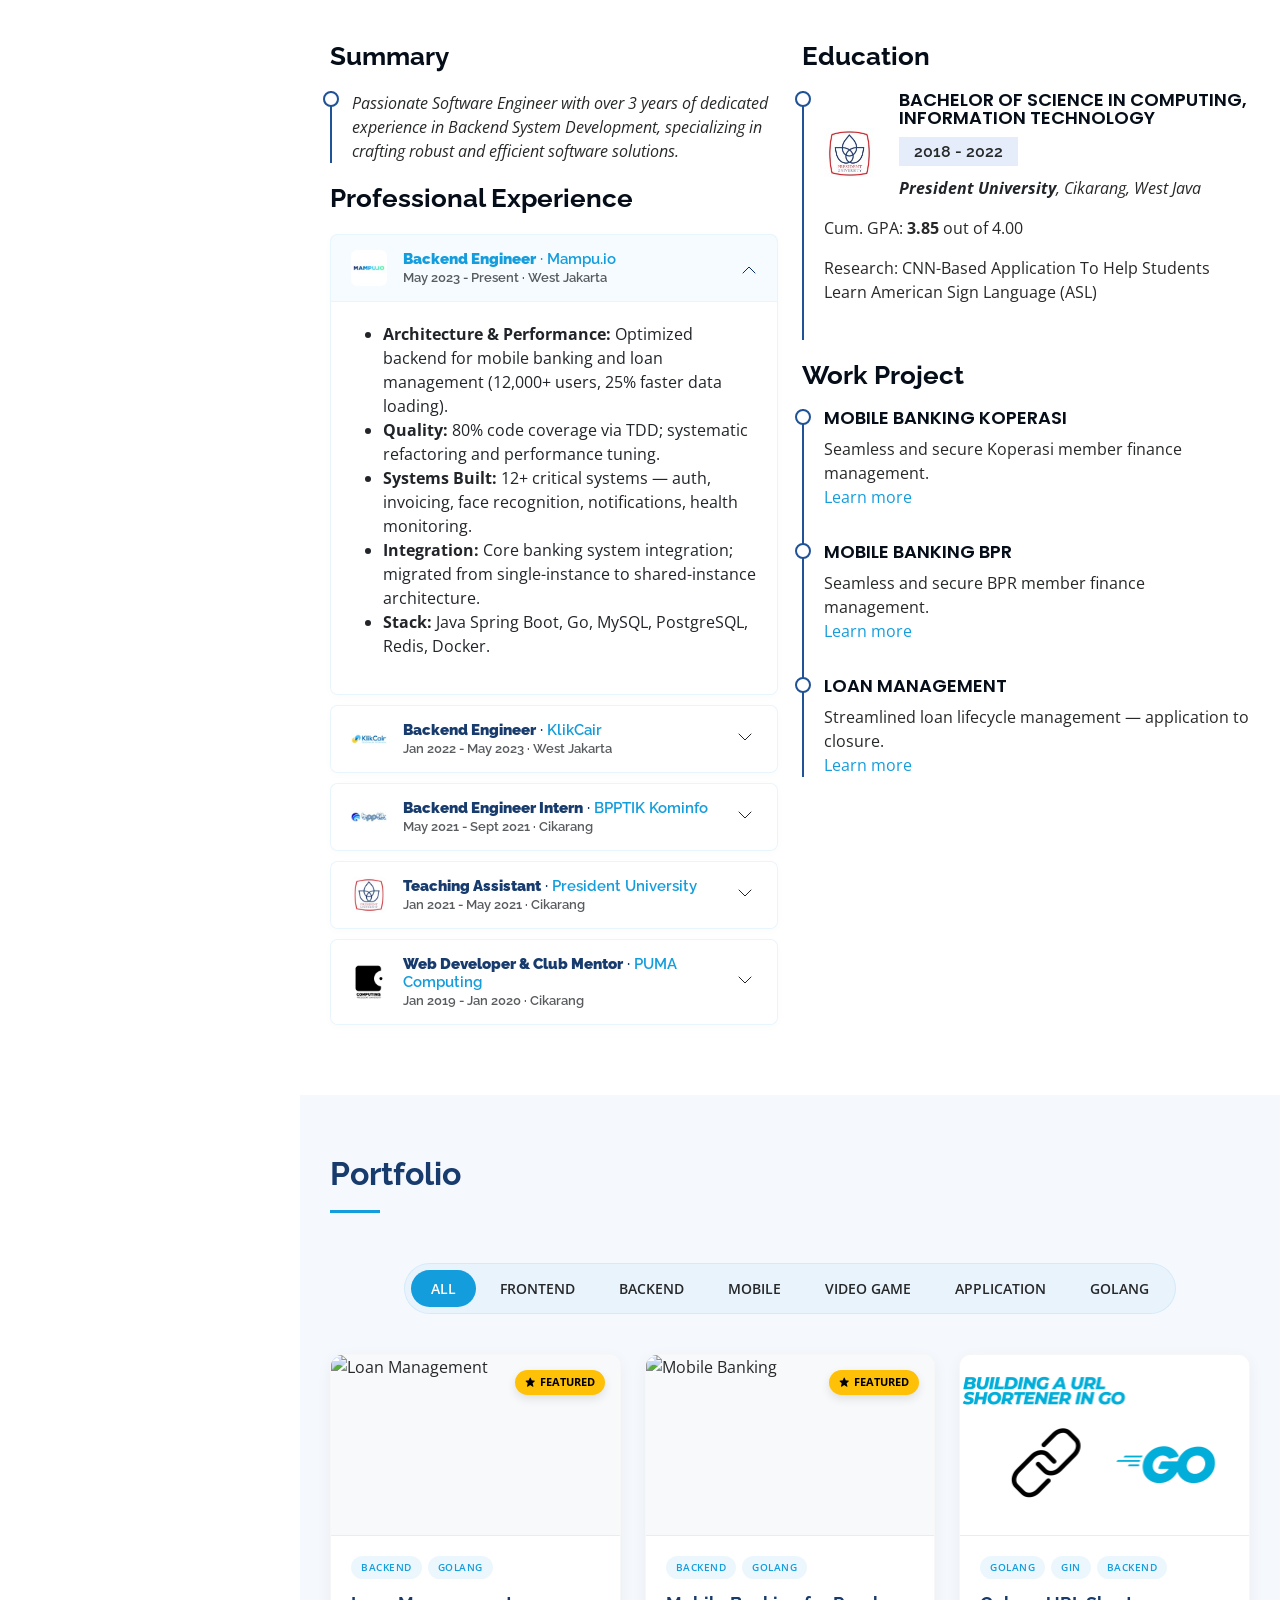
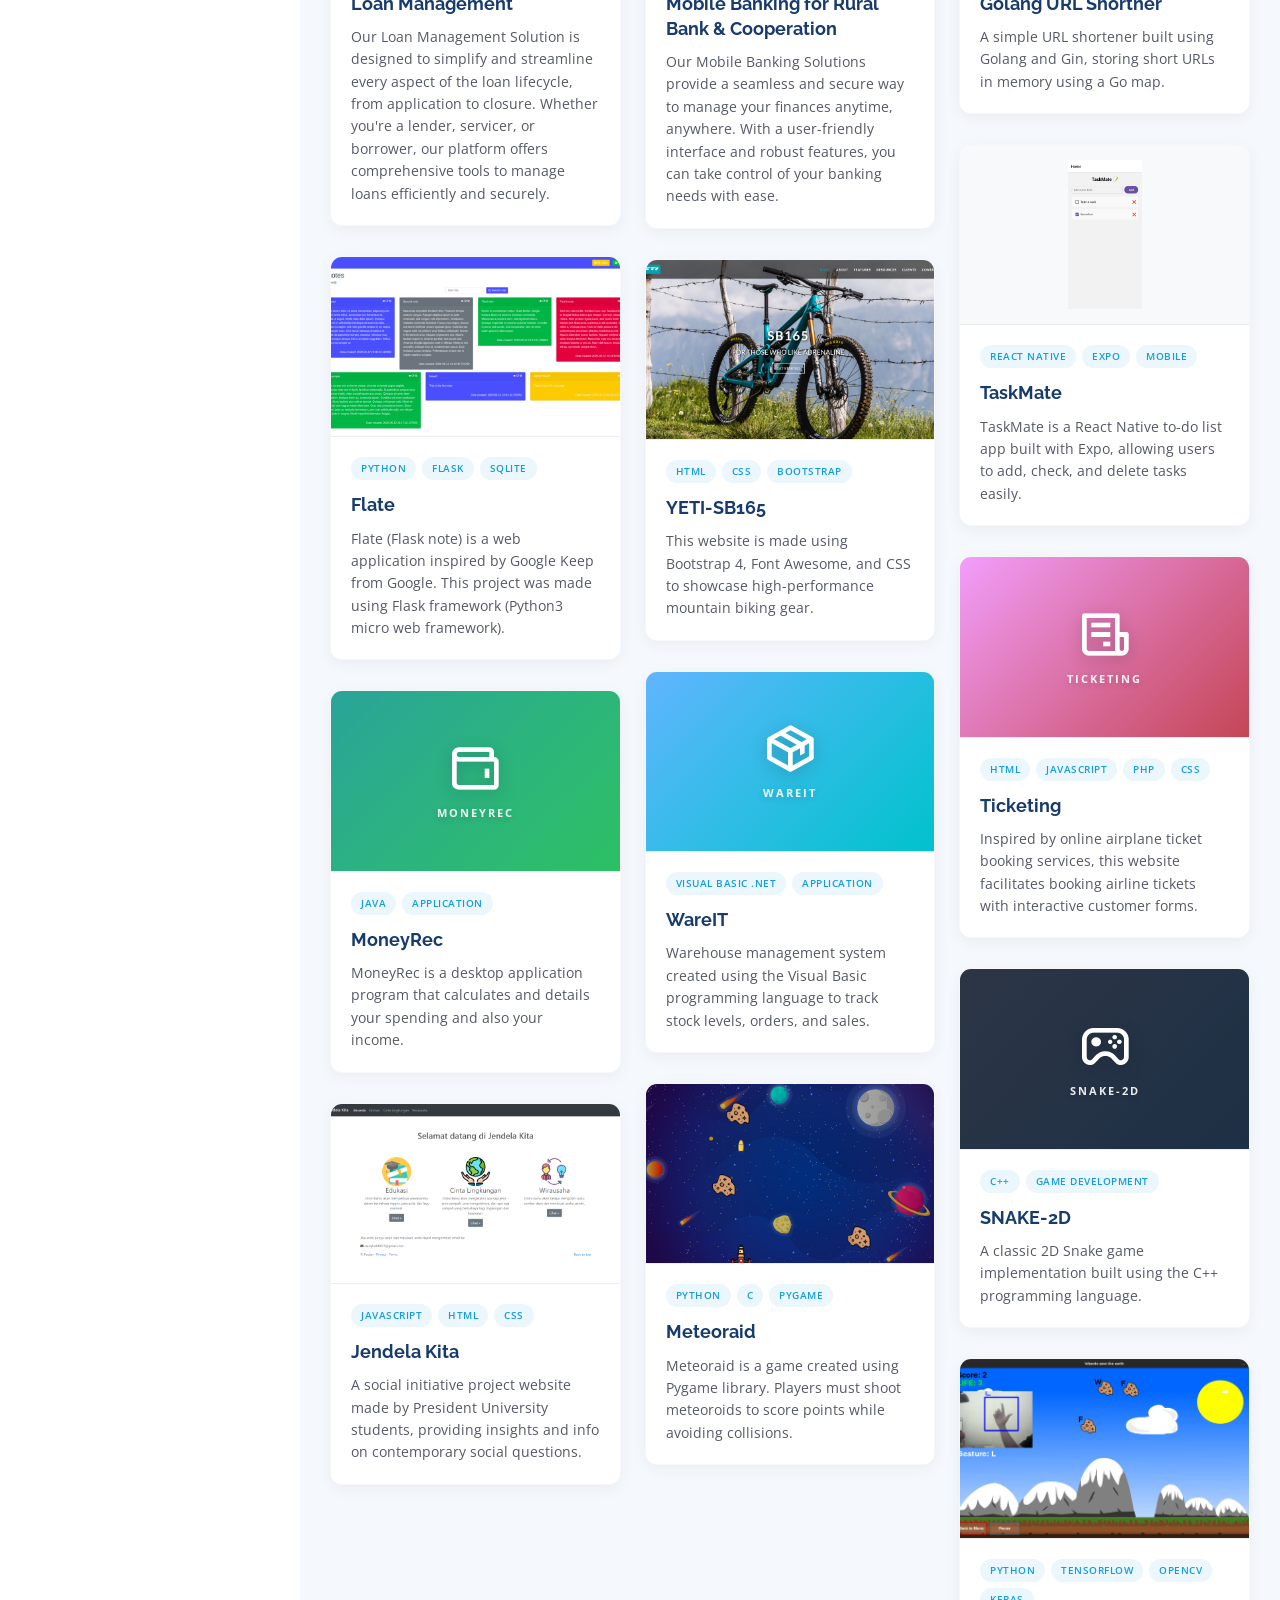
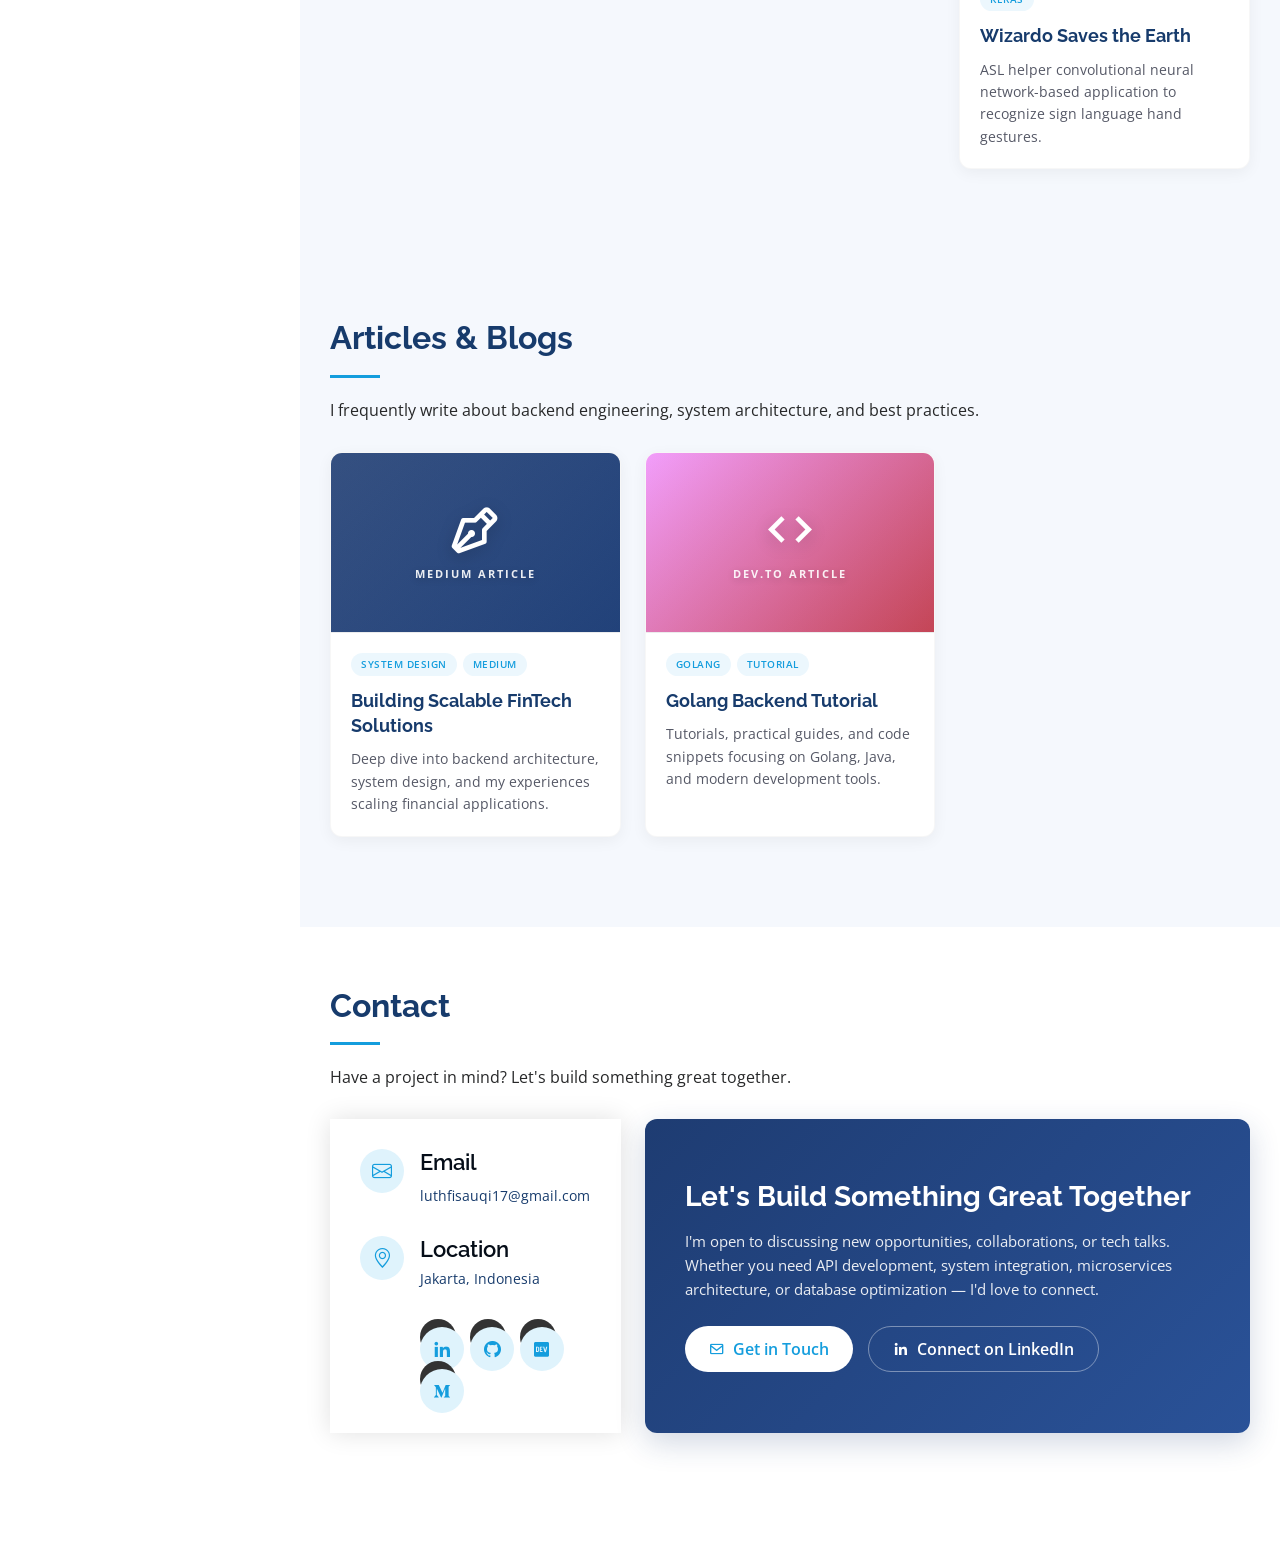
==== commit 88561f22: "feat: update API development statistics and adjust hero section padding" ====
--- a/index.html
+++ b/index.html
@@ -219,8 +219,8 @@
           </div>
           <div class="col-6 col-md-3">
             <div class="stat-card">
-              <span class="purecounter" data-purecounter-start="0" data-purecounter-end="80" data-purecounter-duration="2">0</span><span class="stat-suffix">%</span>
-              <p>Code Coverage</p>
+              <span class="purecounter" data-purecounter-start="0" data-purecounter-end="50" data-purecounter-duration="2">0</span><span class="stat-suffix">+</span>
+              <p>APIs Developed</p>
             </div>
           </div>
         </div>
--- a/assets/css/style.css
+++ b/assets/css/style.css
@@ -260,6 +260,7 @@
   position: relative;
   z-index: 2;
   min-width: 300px;
+  padding: 0 15px;
 }
 
 #hero h1 {
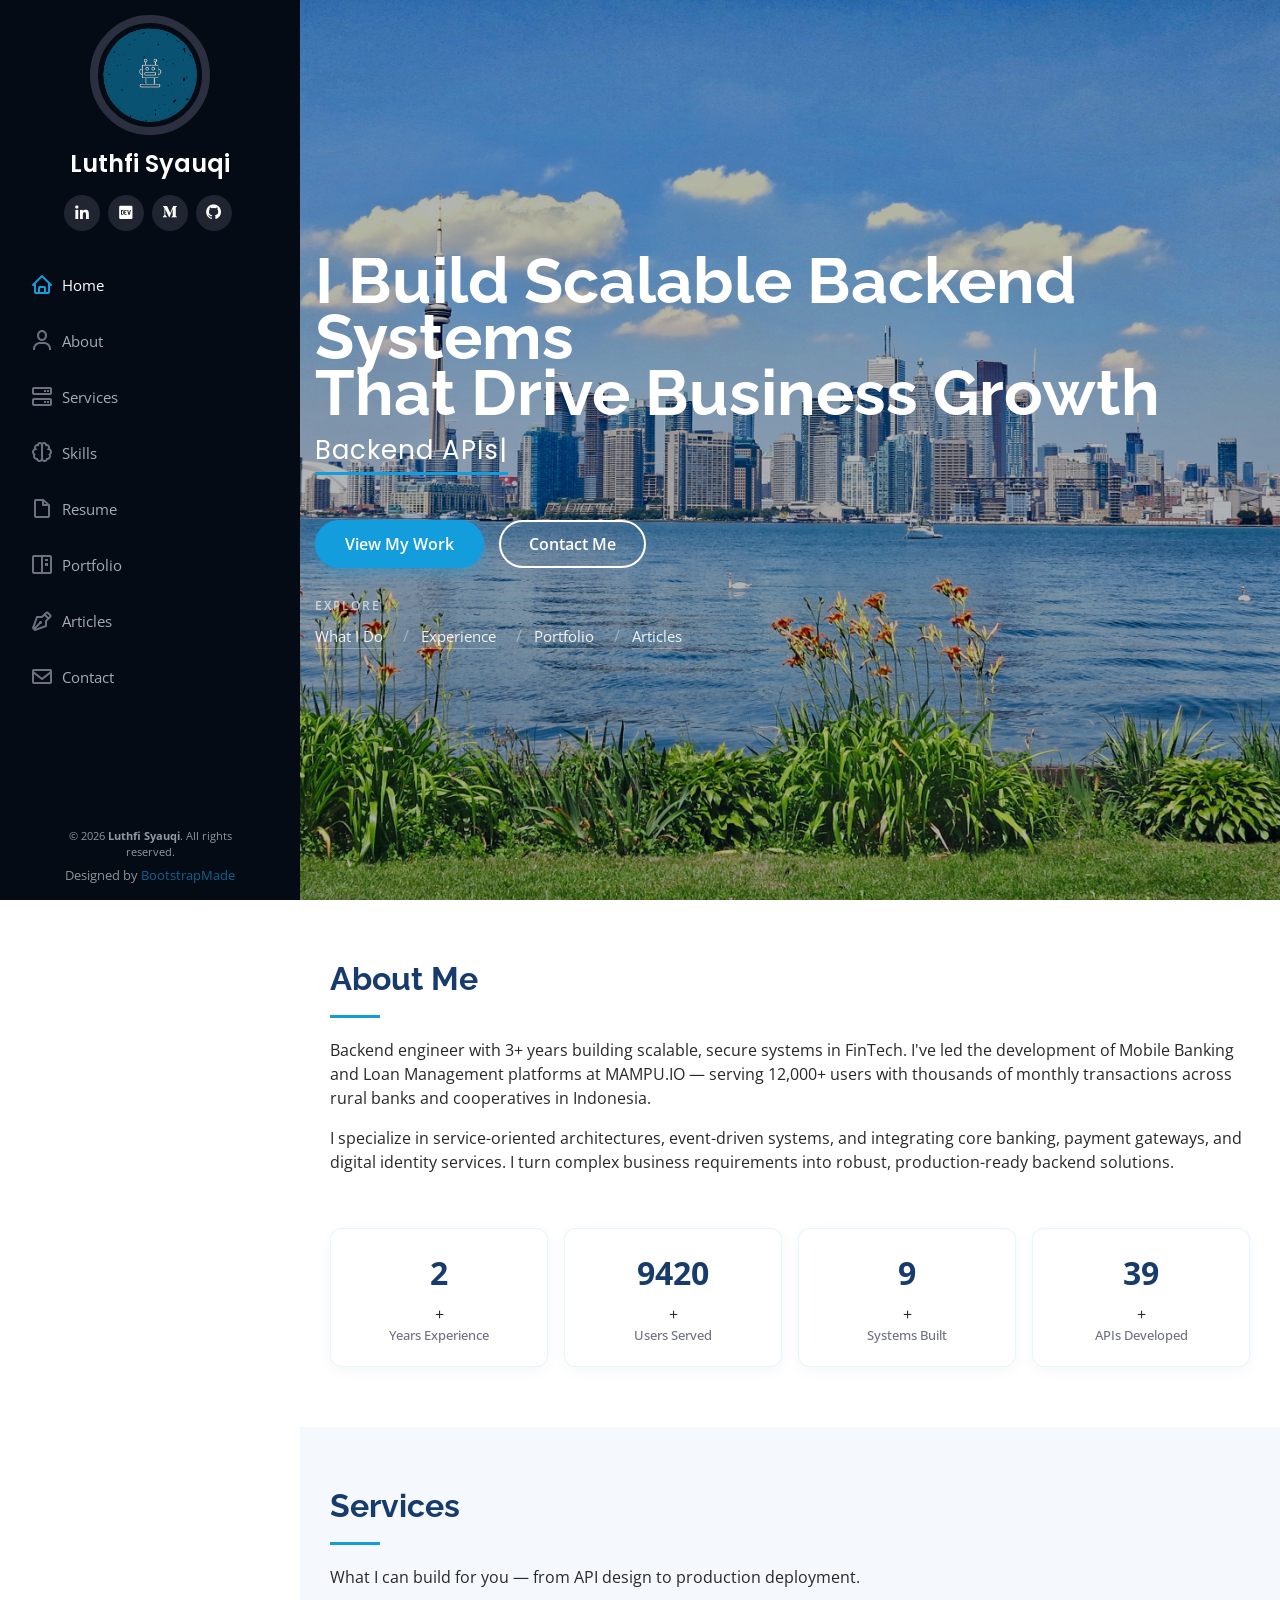
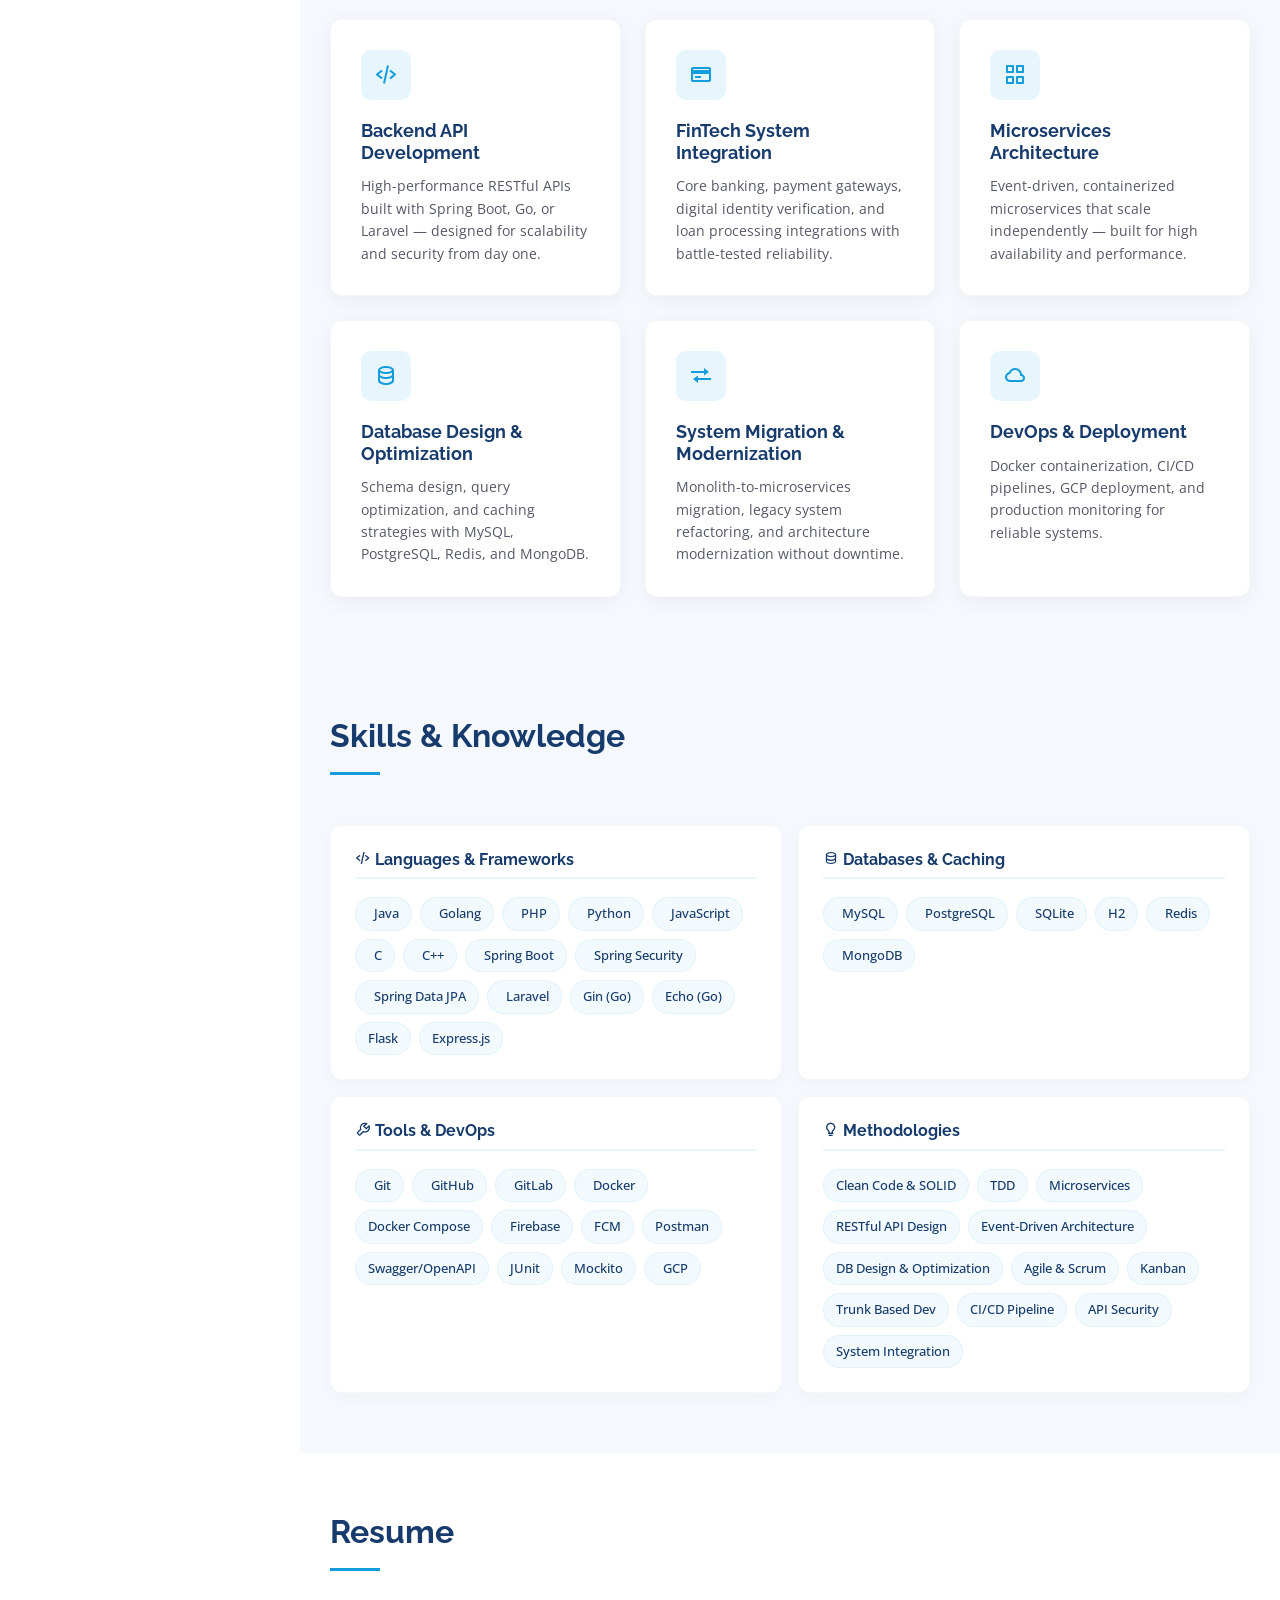
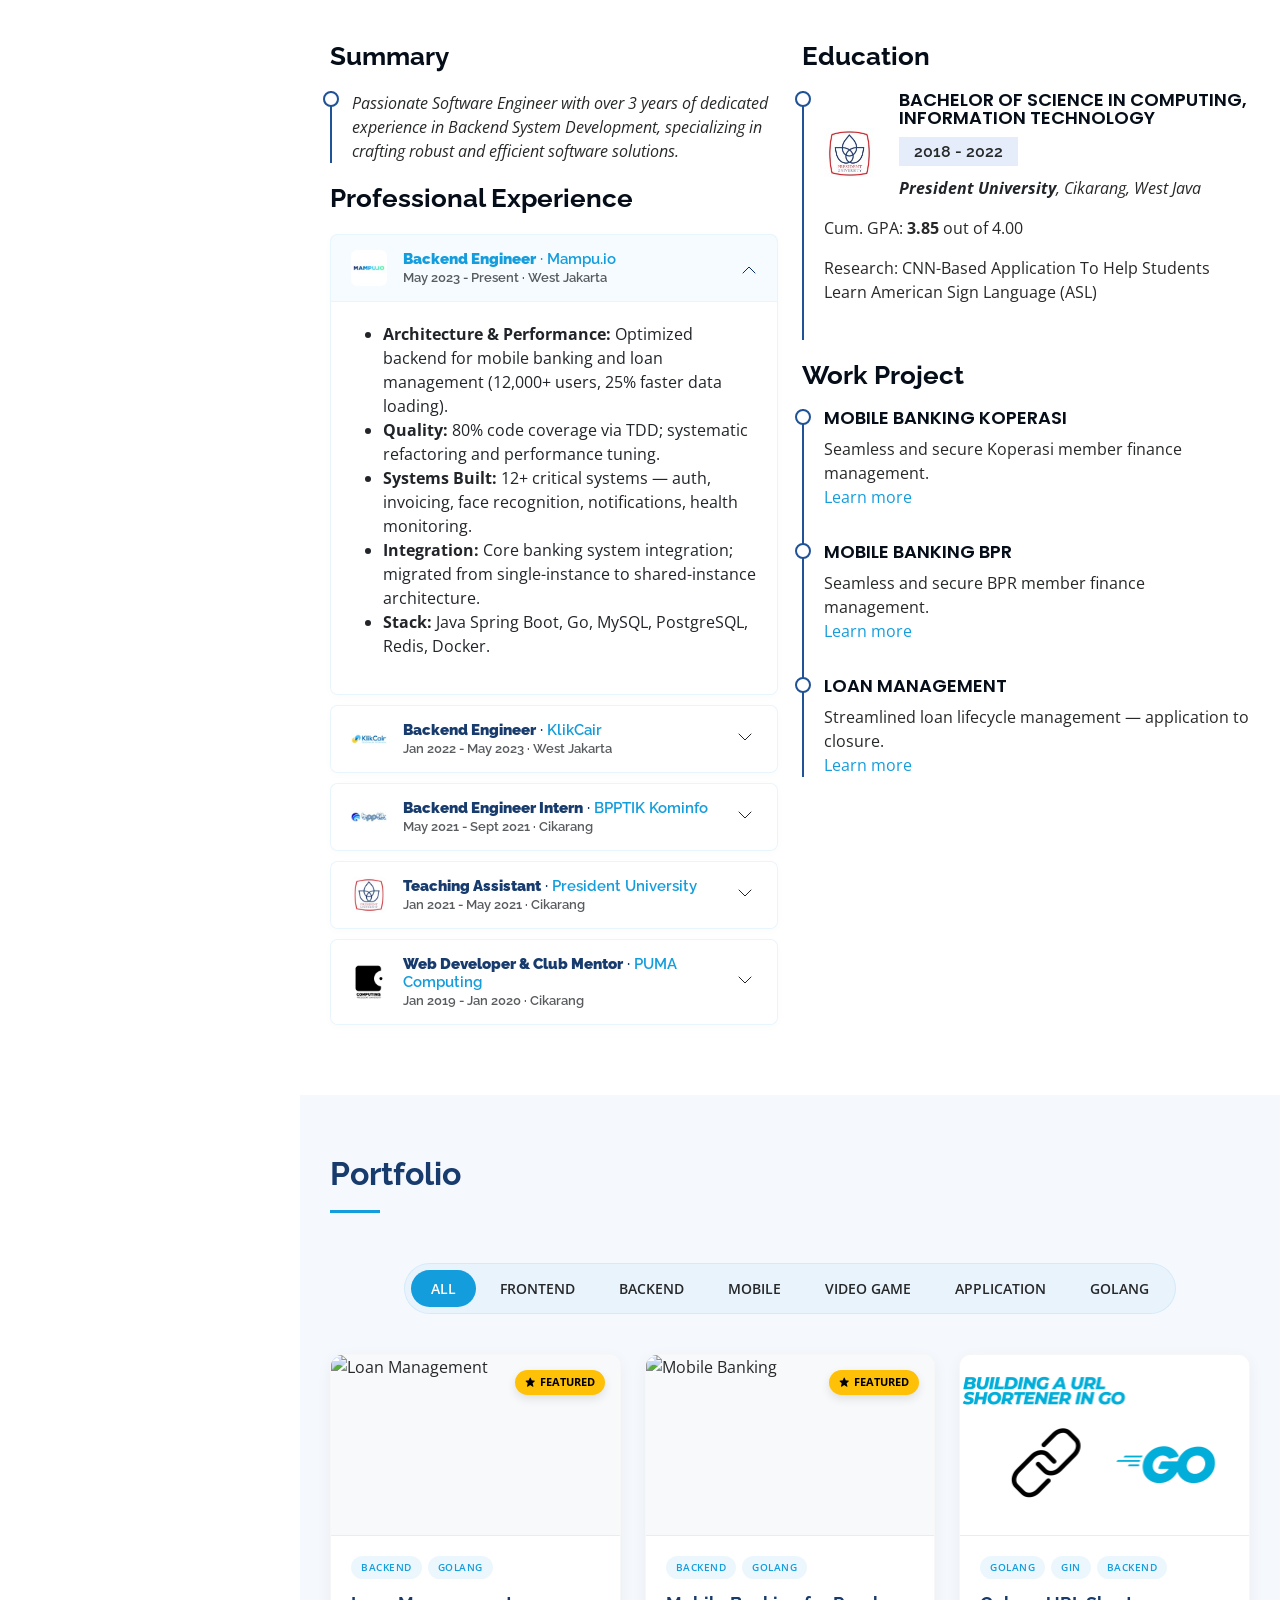
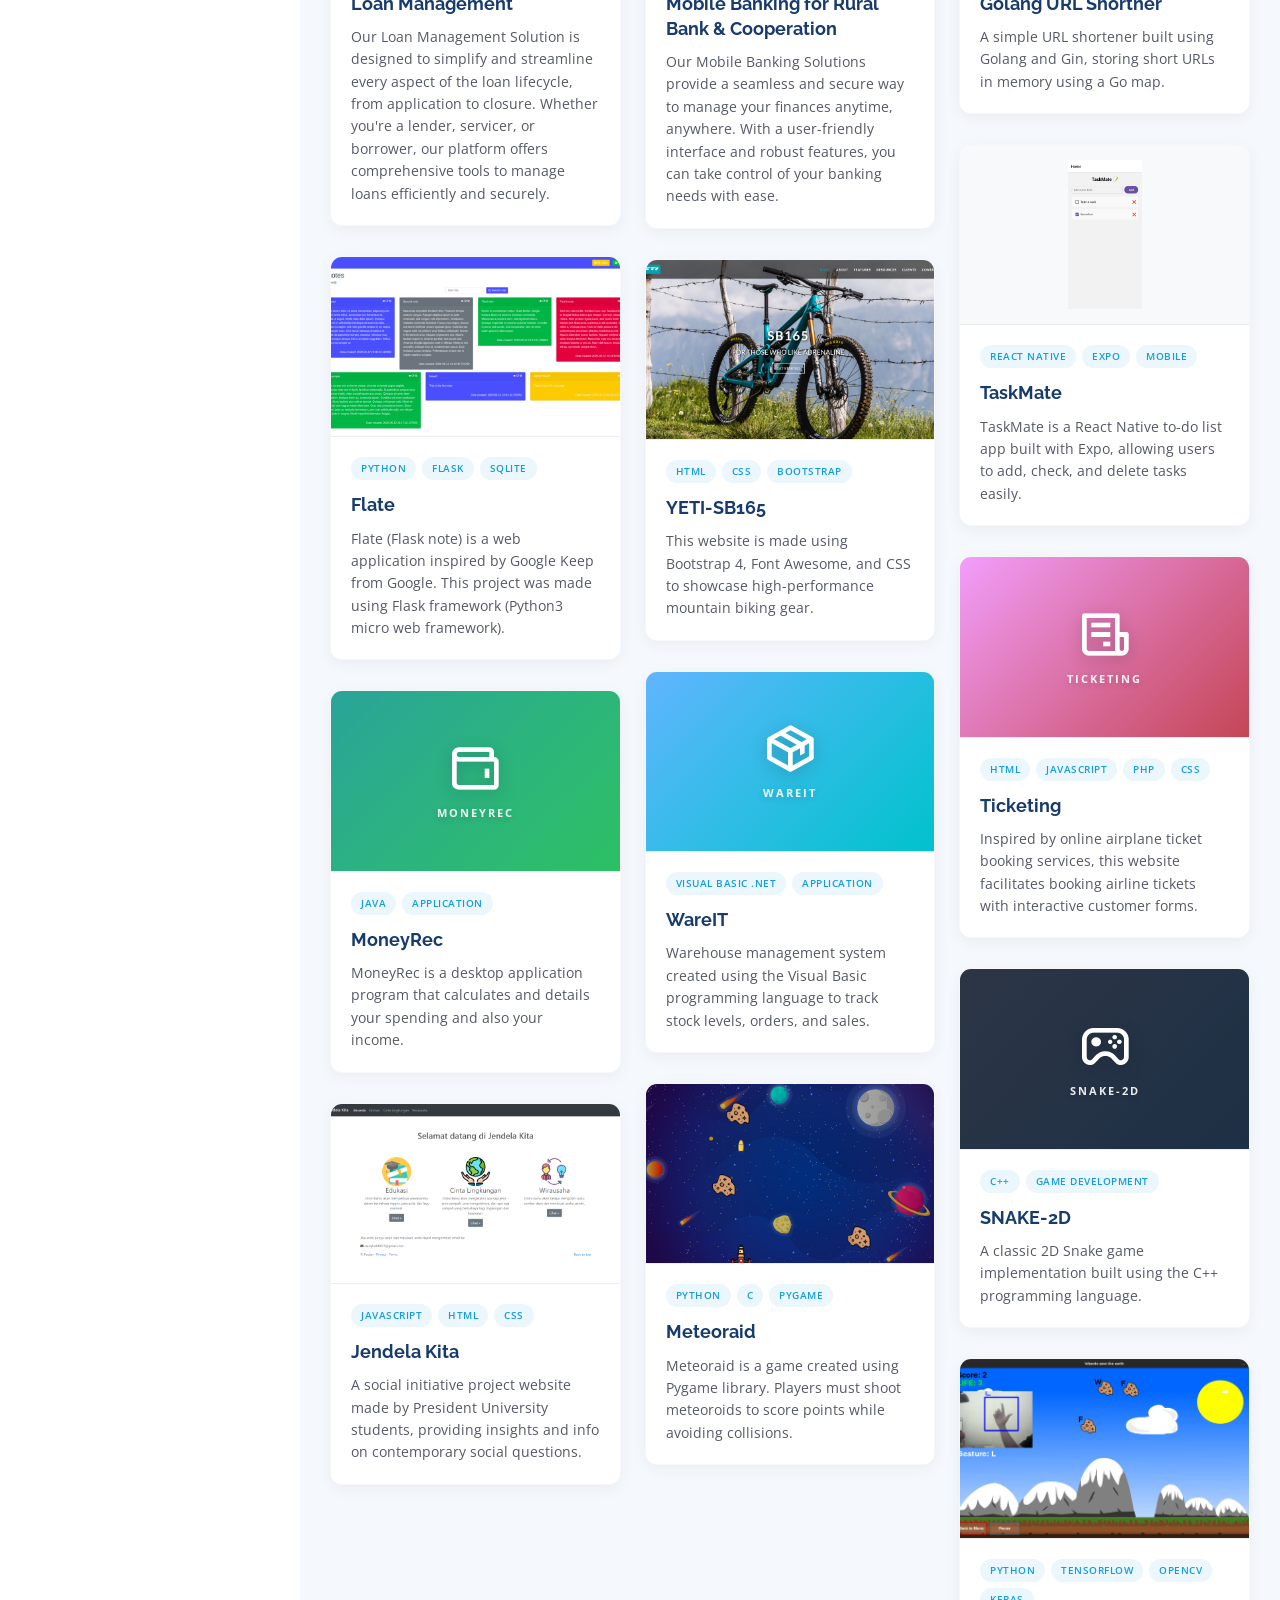
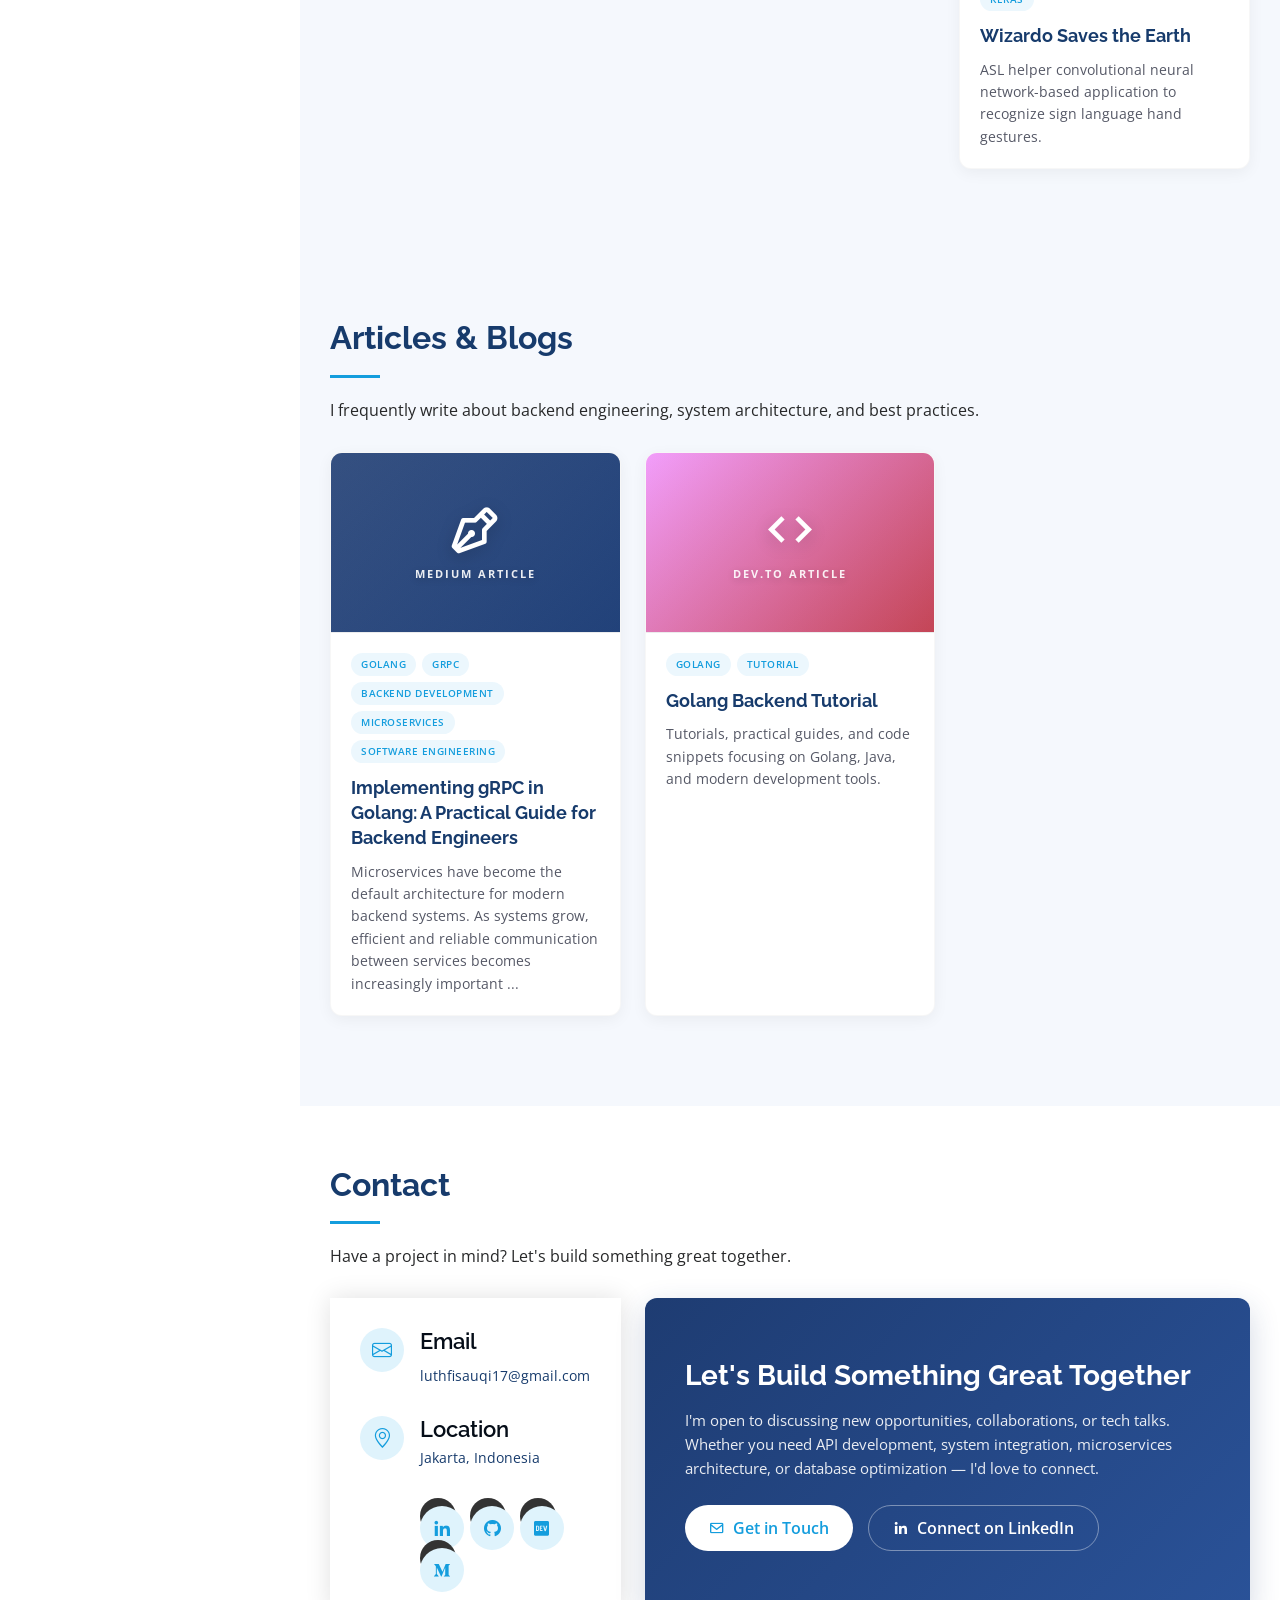
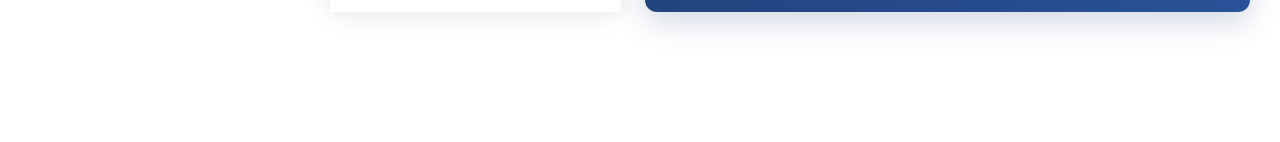
==== commit b4e4b2f2: "Implement code changes to enhance functionality and improve performance" ====
--- a/index.html
+++ b/index.html
@@ -1,1280 +1,2070 @@
-<!DOCTYPE html>
+<!doctype html>
 <html lang="en">
-
-<head>
-  <!-- Google tag (gtag.js) -->
-  <script async src="https://www.googletagmanager.com/gtag/js?id=G-P5V8W68SWH"></script>
-  <script>
-    window.dataLayer = window.dataLayer || [];
-    function gtag() {
-      dataLayer.push(arguments);
-    }
-    gtag("js", new Date());
-
-    gtag("config", "G-P5V8W68SWH");
-  </script>
-
-  <meta charset="utf-8" />
-  <meta content="width=device-width, initial-scale=1.0" name="viewport" />
-
-  <title>Luthfi Syauqi | Backend Engineer</title>
-  <meta content="Backend engineer with 3+ years in FinTech. I build scalable APIs, microservices, and banking systems. Open to new opportunities — Spring Boot, Golang, Java." name="description" />
-  <meta content="backend engineer, software developer, Java developer, Spring Boot, Golang, microservices, fintech developer, API development, system integration, Indonesia" name="keywords" />
-
-  <!-- Favicons -->
-  <link href="assets/img/favicon.png" rel="icon" />
-  <link href="assets/img/apple-touch-icon.png" rel="apple-touch-icon" />
-
-  <!-- Google Fonts -->
-  <link
-    href="https://fonts.googleapis.com/css?family=Open+Sans:300,300i,400,400i,600,600i,700,700i|Raleway:300,300i,400,400i,500,500i,600,600i,700,700i|Poppins:300,300i,400,400i,500,500i,600,600i,700,700i"
-    rel="stylesheet" />
-
-  <!-- Vendor CSS Files -->
-  <link href="assets/vendor/aos/aos.css" rel="stylesheet" />
-  <link href="assets/vendor/bootstrap/css/bootstrap.min.css" rel="stylesheet" />
-  <link href="assets/vendor/bootstrap-icons/bootstrap-icons.css" rel="stylesheet" />
-  <link href="assets/vendor/boxicons/css/boxicons.min.css" rel="stylesheet" />
-  <link href="assets/vendor/glightbox/css/glightbox.min.css" rel="stylesheet" />
-  <link href="assets/vendor/swiper/swiper-bundle.min.css" rel="stylesheet" />
-  <link rel="stylesheet" type="text/css" href="https://cdn.jsdelivr.net/gh/devicons/devicon@latest/devicon.min.css" />
-
-  <!-- Template Main CSS File -->
-  <link href="assets/css/style.css" rel="stylesheet" />
-
-  <!-- Badge Wallet Custom CSS -->
-  <style>
-    .badge-image-container {
-      position: relative;
-      overflow: hidden;
-      cursor: zoom-in;
-      transition: transform 0.3s ease;
-      border-radius: 0.375rem;
-    }
-
-    .badge-image-container:hover {
-      transform: scale(1.05);
-    }
-
-    .badge-image-container img {
-      transition: transform 0.3s ease;
-      width: 100%;
-      height: auto;
-      aspect-ratio: 1;
-      object-fit: cover;
-    }
-
-    .badge-image-container:hover img {
-      transform: scale(1.1);
-    }
-
-    .badge-overlay {
-      position: absolute;
-      top: 0;
-      left: 0;
-      right: 0;
-      bottom: 0;
-      background: rgba(0, 0, 0, 0.5);
-      display: flex;
-      align-items: center;
-      justify-content: center;
-      opacity: 0;
-      transition: opacity 0.3s ease;
-      border-radius: 0.375rem;
-    }
-
-    .badge-image-container:hover .badge-overlay {
-      opacity: 1;
-    }
-
-    .badge-overlay i {
-      color: white;
-      font-size: 2rem;
-    }
-  </style>
-
-  <!-- =======================================================
+  <head>
+    <!-- Google tag (gtag.js) -->
+    <script
+      async
+      src="https://www.googletagmanager.com/gtag/js?id=G-P5V8W68SWH"
+    ></script>
+    <script>
+      window.dataLayer = window.dataLayer || [];
+      function gtag() {
+        dataLayer.push(arguments);
+      }
+      gtag("js", new Date());
+
+      gtag("config", "G-P5V8W68SWH");
+    </script>
+
+    <meta charset="utf-8" />
+    <meta content="width=device-width, initial-scale=1.0" name="viewport" />
+
+    <title>Luthfi Syauqi | Backend Engineer</title>
+    <meta
+      content="Backend engineer with 3+ years in FinTech. I build scalable APIs, microservices, and banking systems. Open to new opportunities — Spring Boot, Golang, Java."
+      name="description"
+    />
+    <meta
+      content="backend engineer, software developer, Java developer, Spring Boot, Golang, microservices, fintech developer, API development, system integration, Indonesia"
+      name="keywords"
+    />
+
+    <!-- Favicons -->
+    <link href="assets/img/favicon.png" rel="icon" />
+    <link href="assets/img/apple-touch-icon.png" rel="apple-touch-icon" />
+
+    <!-- Google Fonts -->
+    <link
+      href="https://fonts.googleapis.com/css?family=Open+Sans:300,300i,400,400i,600,600i,700,700i|Raleway:300,300i,400,400i,500,500i,600,600i,700,700i|Poppins:300,300i,400,400i,500,500i,600,600i,700,700i"
+      rel="stylesheet"
+    />
+
+    <!-- Vendor CSS Files -->
+    <link href="assets/vendor/aos/aos.css" rel="stylesheet" />
+    <link
+      href="assets/vendor/bootstrap/css/bootstrap.min.css"
+      rel="stylesheet"
+    />
+    <link
+      href="assets/vendor/bootstrap-icons/bootstrap-icons.css"
+      rel="stylesheet"
+    />
+    <link href="assets/vendor/boxicons/css/boxicons.min.css" rel="stylesheet" />
+    <link
+      href="assets/vendor/glightbox/css/glightbox.min.css"
+      rel="stylesheet"
+    />
+    <link href="assets/vendor/swiper/swiper-bundle.min.css" rel="stylesheet" />
+    <link
+      rel="stylesheet"
+      type="text/css"
+      href="https://cdn.jsdelivr.net/gh/devicons/devicon@latest/devicon.min.css"
+    />
+
+    <!-- Template Main CSS File -->
+    <link href="assets/css/style.css" rel="stylesheet" />
+
+    <!-- Badge Wallet Custom CSS -->
+    <style>
+      .badge-image-container {
+        position: relative;
+        overflow: hidden;
+        cursor: zoom-in;
+        transition: transform 0.3s ease;
+        border-radius: 0.375rem;
+      }
+
+      .badge-image-container:hover {
+        transform: scale(1.05);
+      }
+
+      .badge-image-container img {
+        transition: transform 0.3s ease;
+        width: 100%;
+        height: auto;
+        aspect-ratio: 1;
+        object-fit: cover;
+      }
+
+      .badge-image-container:hover img {
+        transform: scale(1.1);
+      }
+
+      .badge-overlay {
+        position: absolute;
+        top: 0;
+        left: 0;
+        right: 0;
+        bottom: 0;
+        background: rgba(0, 0, 0, 0.5);
+        display: flex;
+        align-items: center;
+        justify-content: center;
+        opacity: 0;
+        transition: opacity 0.3s ease;
+        border-radius: 0.375rem;
+      }
+
+      .badge-image-container:hover .badge-overlay {
+        opacity: 1;
+      }
+
+      .badge-overlay i {
+        color: white;
+        font-size: 2rem;
+      }
+    </style>
+
+    <!-- =======================================================
   * Template Name: iPortfolio
   * Template URL: https://bootstrapmade.com/iportfolio-bootstrap-portfolio-websites-template/
   * Updated: Mar 17 2024 with Bootstrap v5.3.3
   * Author: BootstrapMade.com
   * License: https://bootstrapmade.com/license/
   ======================================================== -->
-</head>
-
-<body>
-  <!-- ======= Mobile nav toggle button ======= -->
-  <i class="bi bi-list mobile-nav-toggle d-xl-none"></i>
-
-  <!-- ======= Header ======= -->
-  <header id="header">
-    <div class="d-flex flex-column">
-      <div class="profile">
-        <img src="assets/img/profile-img.png" alt="" class="img-fluid rounded-circle" />
-        <h1 class="text-light"><a href="index.html">Luthfi Syauqi</a></h1>
-        <div class="social-links mt-3 text-center">
-          <a target="_blank" href="https://www.linkedin.com/in/luthfi-syauqi-magesta/" class="linkedin"><i
-              class="bx bxl-linkedin"></i></a>
-          <a target="_blank" href="https://dev.to/luthfisauqi17" class="dev-it"><i class="bx bxl-dev-to"></i></a>
-          <a target="_blank" href="https://medium.com/@luthfisauqi17_68455" class="medium"><i
-              class="bx bxl-medium"></i></a>
-          <a target="_blank" href="https://github.com/luthfisauqi17" class="github"><i class="bx bxl-github"></i></a>
+  </head>
+
+  <body>
+    <!-- ======= Mobile nav toggle button ======= -->
+    <i class="bi bi-list mobile-nav-toggle d-xl-none"></i>
+
+    <!-- ======= Header ======= -->
+    <header id="header">
+      <div class="d-flex flex-column">
+        <div class="profile">
+          <img
+            src="assets/img/profile-img.png"
+            alt=""
+            class="img-fluid rounded-circle"
+          />
+          <h1 class="text-light"><a href="index.html">Luthfi Syauqi</a></h1>
+          <div class="social-links mt-3 text-center">
+            <a
+              target="_blank"
+              href="https://www.linkedin.com/in/luthfi-syauqi-magesta/"
+              class="linkedin"
+              ><i class="bx bxl-linkedin"></i
+            ></a>
+            <a
+              target="_blank"
+              href="https://dev.to/luthfisauqi17"
+              class="dev-it"
+              ><i class="bx bxl-dev-to"></i
+            ></a>
+            <a
+              target="_blank"
+              href="https://medium.com/@luthfisauqi17_68455"
+              class="medium"
+              ><i class="bx bxl-medium"></i
+            ></a>
+            <a
+              target="_blank"
+              href="https://github.com/luthfisauqi17"
+              class="github"
+              ><i class="bx bxl-github"></i
+            ></a>
+          </div>
         </div>
+
+        <nav id="navbar" class="nav-menu navbar">
+          <ul>
+            <li>
+              <a href="#hero" class="nav-link scrollto active"
+                ><i class="bx bx-home"></i> <span>Home</span></a
+              >
+            </li>
+            <li>
+              <a href="#about" class="nav-link scrollto"
+                ><i class="bx bx-user"></i> <span>About</span></a
+              >
+            </li>
+            <li>
+              <a href="#services" class="nav-link scrollto"
+                ><i class="bx bx-server"></i> <span>Services</span></a
+              >
+            </li>
+            <li>
+              <a href="#skills" class="nav-link scrollto"
+                ><i class="bx bx-brain"></i> <span>Skills</span></a
+              >
+            </li>
+            <li>
+              <a href="#resume" class="nav-link scrollto"
+                ><i class="bx bx-file-blank"></i> <span>Resume</span></a
+              >
+            </li>
+            <li>
+              <a href="#portfolio" class="nav-link scrollto"
+                ><i class="bx bx-book-content"></i> <span>Portfolio</span></a
+              >
+            </li>
+            <li>
+              <a href="#blog" class="nav-link scrollto"
+                ><i class="bx bx-pen"></i> <span>Articles</span></a
+              >
+            </li>
+            <li>
+              <a href="#contact" class="nav-link scrollto"
+                ><i class="bx bx-envelope"></i> <span>Contact</span></a
+              >
+            </li>
+          </ul>
+        </nav>
+        <!-- .nav-menu -->
       </div>
-
-      <nav id="navbar" class="nav-menu navbar">
-        <ul>
-          <li>
-            <a href="#hero" class="nav-link scrollto active"><i class="bx bx-home"></i> <span>Home</span></a>
-          </li>
-          <li>
-            <a href="#about" class="nav-link scrollto"><i class="bx bx-user"></i> <span>About</span></a>
-          </li>
-          <li>
-            <a href="#services" class="nav-link scrollto"><i class="bx bx-server"></i> <span>Services</span></a>
-          </li>
-          <li>
-            <a href="#skills" class="nav-link scrollto"><i class="bx bx-brain"></i> <span>Skills</span></a>
-          </li>
-          <li>
-            <a href="#resume" class="nav-link scrollto"><i class="bx bx-file-blank"></i> <span>Resume</span></a>
-          </li>
-          <li>
-            <a href="#portfolio" class="nav-link scrollto"><i class="bx bx-book-content"></i> <span>Portfolio</span></a>
-          </li>
-          <li>
-            <a href="#blog" class="nav-link scrollto"><i class="bx bx-pen"></i> <span>Articles</span></a>
-          </li>
-          <li>
-            <a href="#contact" class="nav-link scrollto"><i class="bx bx-envelope"></i> <span>Contact</span></a>
-          </li>
-        </ul>
-      </nav>
-      <!-- .nav-menu -->
-    </div>
-  </header>
-  <!-- End Header -->
-
-  <!-- ======= Hero Section ======= -->
-  <section id="hero" class="d-flex flex-column justify-content-center align-items-center">
-    <div class="hero-container" data-aos="fade-in">
-
-      <h1>I Build Scalable Backend Systems<br>That Drive Business Growth</h1>
-      <p>
-        <span class="typed"
-          data-typed-items="Backend APIs, FinTech Systems, Microservices, System Integration, Database Optimization"></span>
-      </p>
-      <div class="hero-btns mb-4">
-        <a href="#portfolio" class="btn-hero-primary scrollto">View My Work</a>
-        <a href="#contact" class="btn-hero-outline scrollto">Contact Me</a>
-      </div>
-      
-      <div class="hero-toc mt-4 d-none d-md-block" style="opacity: 0.9;">
-        <span style="color: rgba(255,255,255,0.7); font-size: 12px; text-transform: uppercase; letter-spacing: 2px; font-weight: 600;">Explore</span>
-        <ul class="list-inline mt-2 mb-0">
-          <li class="list-inline-item"><a href="#services" class="scrollto" style="color: #fff; font-size: 15px; border-bottom: 1px solid rgba(255,255,255,0.3); padding-bottom: 2px; text-decoration: none; transition: 0.3s;">What I Do</a></li>
-          <li class="list-inline-item mx-2" style="color: rgba(255,255,255,0.4);">/</li>
-          <li class="list-inline-item"><a href="#resume" class="scrollto" style="color: #fff; font-size: 15px; border-bottom: 1px solid rgba(255,255,255,0.3); padding-bottom: 2px; text-decoration: none; transition: 0.3s;">Experience</a></li>
-          <li class="list-inline-item mx-2" style="color: rgba(255,255,255,0.4);">/</li>
-          <li class="list-inline-item"><a href="#portfolio" class="scrollto" style="color: #fff; font-size: 15px; border-bottom: 1px solid rgba(255,255,255,0.3); padding-bottom: 2px; text-decoration: none; transition: 0.3s;">Portfolio</a></li>
-          <li class="list-inline-item mx-2" style="color: rgba(255,255,255,0.4);">/</li>
-          <li class="list-inline-item"><a href="#blog" class="scrollto" style="color: #fff; font-size: 15px; border-bottom: 1px solid rgba(255,255,255,0.3); padding-bottom: 2px; text-decoration: none; transition: 0.3s;">Articles</a></li>
-        </ul>
-      </div>
-    </div>
-  </section>
-  <!-- End Hero -->
-
-  <main id="main">
-    <!-- ======= About Section ======= -->
-    <section id="about" class="about">
-      <div class="container">
-        <div class="section-title">
-          <h2>About Me</h2>
-          <p>
-            Backend engineer with 3+ years building scalable, secure systems in FinTech. I've led the development of Mobile Banking and Loan Management platforms at MAMPU.IO — serving 12,000+ users with thousands of monthly transactions across rural banks and cooperatives in Indonesia.
-          </p>
-          <p class="mt-3">
-            I specialize in service-oriented architectures, event-driven systems, and integrating core banking, payment gateways, and digital identity services. I turn complex business requirements into robust, production-ready backend solutions.
-          </p>
+    </header>
+    <!-- End Header -->
+
+    <!-- ======= Hero Section ======= -->
+    <section
+      id="hero"
+      class="d-flex flex-column justify-content-center align-items-center"
+    >
+      <div class="hero-container" data-aos="fade-in">
+        <h1>
+          I Build Scalable Backend Systems<br />That Drive Business Growth
+        </h1>
+        <p>
+          <span
+            class="typed"
+            data-typed-items="Backend APIs, FinTech Systems, Microservices, System Integration, Database Optimization"
+          ></span>
+        </p>
+        <div class="hero-btns mb-4">
+          <a href="#portfolio" class="btn-hero-primary scrollto"
+            >View My Work</a
+          >
+          <a href="#contact" class="btn-hero-outline scrollto">Contact Me</a>
         </div>
-        <div class="row g-3 mt-2" data-aos="fade-up">
-          <div class="col-6 col-md-3">
-            <div class="stat-card">
-              <span class="purecounter" data-purecounter-start="0" data-purecounter-end="3" data-purecounter-duration="2">0</span><span class="stat-suffix">+</span>
-              <p>Years Experience</p>
-            </div>
-          </div>
-          <div class="col-6 col-md-3">
-            <div class="stat-card">
-              <span class="purecounter" data-purecounter-start="0" data-purecounter-end="12000" data-purecounter-duration="2">0</span><span class="stat-suffix">+</span>
-              <p>Users Served</p>
-            </div>
-          </div>
-          <div class="col-6 col-md-3">
-            <div class="stat-card">
-              <span class="purecounter" data-purecounter-start="0" data-purecounter-end="12" data-purecounter-duration="2">0</span><span class="stat-suffix">+</span>
-              <p>Systems Built</p>
-            </div>
-          </div>
-          <div class="col-6 col-md-3">
-            <div class="stat-card">
-              <span class="purecounter" data-purecounter-start="0" data-purecounter-end="50" data-purecounter-duration="2">0</span><span class="stat-suffix">+</span>
-              <p>APIs Developed</p>
-            </div>
-          </div>
+
+        <div class="hero-toc mt-4 d-none d-md-block" style="opacity: 0.9">
+          <span
+            style="
+              color: rgba(255, 255, 255, 0.7);
+              font-size: 12px;
+              text-transform: uppercase;
+              letter-spacing: 2px;
+              font-weight: 600;
+            "
+            >Explore</span
+          >
+          <ul class="list-inline mt-2 mb-0">
+            <li class="list-inline-item">
+              <a
+                href="#services"
+                class="scrollto"
+                style="
+                  color: #fff;
+                  font-size: 15px;
+                  border-bottom: 1px solid rgba(255, 255, 255, 0.3);
+                  padding-bottom: 2px;
+                  text-decoration: none;
+                  transition: 0.3s;
+                "
+                >What I Do</a
+              >
+            </li>
+            <li
+              class="list-inline-item mx-2"
+              style="color: rgba(255, 255, 255, 0.4)"
+            >
+              /
+            </li>
+            <li class="list-inline-item">
+              <a
+                href="#resume"
+                class="scrollto"
+                style="
+                  color: #fff;
+                  font-size: 15px;
+                  border-bottom: 1px solid rgba(255, 255, 255, 0.3);
+                  padding-bottom: 2px;
+                  text-decoration: none;
+                  transition: 0.3s;
+                "
+                >Experience</a
+              >
+            </li>
+            <li
+              class="list-inline-item mx-2"
+              style="color: rgba(255, 255, 255, 0.4)"
+            >
+              /
+            </li>
+            <li class="list-inline-item">
+              <a
+                href="#portfolio"
+                class="scrollto"
+                style="
+                  color: #fff;
+                  font-size: 15px;
+                  border-bottom: 1px solid rgba(255, 255, 255, 0.3);
+                  padding-bottom: 2px;
+                  text-decoration: none;
+                  transition: 0.3s;
+                "
+                >Portfolio</a
+              >
+            </li>
+            <li
+              class="list-inline-item mx-2"
+              style="color: rgba(255, 255, 255, 0.4)"
+            >
+              /
+            </li>
+            <li class="list-inline-item">
+              <a
+                href="#blog"
+                class="scrollto"
+                style="
+                  color: #fff;
+                  font-size: 15px;
+                  border-bottom: 1px solid rgba(255, 255, 255, 0.3);
+                  padding-bottom: 2px;
+                  text-decoration: none;
+                  transition: 0.3s;
+                "
+                >Articles</a
+              >
+            </li>
+          </ul>
         </div>
       </div>
     </section>
-    <!-- End About Section -->
-
-    <!-- ======= Services Section ======= -->
-    <section id="services" class="services section-bg">
-      <div class="container">
-        <div class="section-title">
-          <h2>Services</h2>
-          <p>What I can build for you — from API design to production deployment.</p>
-        </div>
-        <div class="row g-4" data-aos="fade-up">
-          <div class="col-lg-4 col-md-6">
-            <div class="service-item">
-              <div class="service-icon"><i class="bx bx-code-alt"></i></div>
-              <h4>Backend API Development</h4>
-              <p>High-performance RESTful APIs built with Spring Boot, Go, or Laravel — designed for scalability and security from day one.</p>
-            </div>
+    <!-- End Hero -->
+
+    <main id="main">
+      <!-- ======= About Section ======= -->
+      <section id="about" class="about">
+        <div class="container">
+          <div class="section-title">
+            <h2>About Me</h2>
+            <p>
+              Backend engineer with 3+ years building scalable, secure systems
+              in FinTech. I've led the development of Mobile Banking and Loan
+              Management platforms at MAMPU.IO — serving 12,000+ users with
+              thousands of monthly transactions across rural banks and
+              cooperatives in Indonesia.
+            </p>
+            <p class="mt-3">
+              I specialize in service-oriented architectures, event-driven
+              systems, and integrating core banking, payment gateways, and
+              digital identity services. I turn complex business requirements
+              into robust, production-ready backend solutions.
+            </p>
           </div>
-          <div class="col-lg-4 col-md-6">
-            <div class="service-item">
-              <div class="service-icon"><i class="bx bx-credit-card"></i></div>
-              <h4>FinTech System Integration</h4>
-              <p>Core banking, payment gateways, digital identity verification, and loan processing integrations with battle-tested reliability.</p>
-            </div>
-          </div>
-          <div class="col-lg-4 col-md-6">
-            <div class="service-item">
-              <div class="service-icon"><i class="bx bx-grid-alt"></i></div>
-              <h4>Microservices Architecture</h4>
-              <p>Event-driven, containerized microservices that scale independently — built for high availability and performance.</p>
-            </div>
-          </div>
-          <div class="col-lg-4 col-md-6">
-            <div class="service-item">
-              <div class="service-icon"><i class="bx bx-data"></i></div>
-              <h4>Database Design & Optimization</h4>
-              <p>Schema design, query optimization, and caching strategies with MySQL, PostgreSQL, Redis, and MongoDB.</p>
-            </div>
-          </div>
-          <div class="col-lg-4 col-md-6">
-            <div class="service-item">
-              <div class="service-icon"><i class="bx bx-transfer"></i></div>
-              <h4>System Migration & Modernization</h4>
-              <p>Monolith-to-microservices migration, legacy system refactoring, and architecture modernization without downtime.</p>
-            </div>
-          </div>
-          <div class="col-lg-4 col-md-6">
-            <div class="service-item">
-              <div class="service-icon"><i class="bx bx-cloud"></i></div>
-              <h4>DevOps & Deployment</h4>
-              <p>Docker containerization, CI/CD pipelines, GCP deployment, and production monitoring for reliable systems.</p>
+          <div class="row g-3 mt-2" data-aos="fade-up">
+            <div class="col-6 col-md-3">
+              <div class="stat-card">
+                <span
+                  class="purecounter"
+                  data-purecounter-start="0"
+                  data-purecounter-end="3"
+                  data-purecounter-duration="2"
+                  >0</span
+                ><span class="stat-suffix">+</span>
+                <p>Years Experience</p>
+              </div>
+            </div>
+            <div class="col-6 col-md-3">
+              <div class="stat-card">
+                <span
+                  class="purecounter"
+                  data-purecounter-start="0"
+                  data-purecounter-end="12000"
+                  data-purecounter-duration="2"
+                  >0</span
+                ><span class="stat-suffix">+</span>
+                <p>Users Served</p>
+              </div>
+            </div>
+            <div class="col-6 col-md-3">
+              <div class="stat-card">
+                <span
+                  class="purecounter"
+                  data-purecounter-start="0"
+                  data-purecounter-end="12"
+                  data-purecounter-duration="2"
+                  >0</span
+                ><span class="stat-suffix">+</span>
+                <p>Systems Built</p>
+              </div>
+            </div>
+            <div class="col-6 col-md-3">
+              <div class="stat-card">
+                <span
+                  class="purecounter"
+                  data-purecounter-start="0"
+                  data-purecounter-end="50"
+                  data-purecounter-duration="2"
+                  >0</span
+                ><span class="stat-suffix">+</span>
+                <p>APIs Developed</p>
+              </div>
             </div>
           </div>
         </div>
-      </div>
-    </section>
-    <!-- End Services Section -->
-
-    <!-- ======= Skills Section ======= -->
-    <section id="skills" class="skills section-bg">
-      <div class="container">
-        <div class="section-title">
-          <h2>Skills & Knowledge</h2>
-        </div>
-        <div class="row g-3 skills-content" data-aos="fade-up">
-          <div class="col-lg-6 col-md-6">
-            <div class="skills-card">
-              <h5><i class="bx bx-code-alt"></i> Languages & Frameworks</h5>
-              <ul class="skills-list">
-                <li><i class="devicon-java-plain"></i> Java</li>
-                <li><i class="devicon-go-original-wordmark"></i> Golang</li>
-                <li><i class="devicon-php-plain"></i> PHP</li>
-                <li><i class="devicon-python-plain"></i> Python</li>
-                <li><i class="devicon-javascript-plain"></i> JavaScript</li>
-                <li><i class="devicon-c-plain"></i> C</li>
-                <li><i class="devicon-cplusplus-plain"></i> C++</li>
-                <li><i class="devicon-spring-original"></i> Spring Boot</li>
-                <li><i class="devicon-spring-original"></i> Spring Security</li>
-                <li><i class="devicon-spring-original"></i> Spring Data JPA</li>
-                <li><i class="devicon-laravel-original"></i> Laravel</li>
-                <li>Gin (Go)</li>
-                <li>Echo (Go)</li>
-                <li>Flask</li>
-                <li>Express.js</li>
-              </ul>
-            </div>
+      </section>
+      <!-- End About Section -->
+
+      <!-- ======= Services Section ======= -->
+      <section id="services" class="services section-bg">
+        <div class="container">
+          <div class="section-title">
+            <h2>Services</h2>
+            <p>
+              What I can build for you — from API design to production
+              deployment.
+            </p>
           </div>
-          <div class="col-lg-6 col-md-6">
-            <div class="skills-card">
-              <h5><i class="bx bx-data"></i> Databases & Caching</h5>
-              <ul class="skills-list">
-                <li><i class="devicon-mysql-original"></i> MySQL</li>
-                <li><i class="devicon-postgresql-plain"></i> PostgreSQL</li>
-                <li><i class="devicon-sqlite-plain"></i> SQLite</li>
-                <li>H2</li>
-                <li><i class="devicon-redis-plain"></i> Redis</li>
-                <li><i class="devicon-mongodb-plain"></i> MongoDB</li>
-              </ul>
-            </div>
-          </div>
-          <div class="col-lg-6 col-md-6">
-            <div class="skills-card">
-              <h5><i class="bx bx-wrench"></i> Tools & DevOps</h5>
-              <ul class="skills-list">
-                <li><i class="devicon-git-plain"></i> Git</li>
-                <li><i class="devicon-github-original"></i> GitHub</li>
-                <li><i class="devicon-gitlab-plain"></i> GitLab</li>
-                <li><i class="devicon-docker-plain"></i> Docker</li>
-                <li>Docker Compose</li>
-                <li><i class="devicon-firebase-plain"></i> Firebase</li>
-                <li>FCM</li>
-                <li>Postman</li>
-                <li>Swagger/OpenAPI</li>
-                <li>JUnit</li>
-                <li>Mockito</li>
-                <li><i class="devicon-googlecloud-plain"></i> GCP</li>
-              </ul>
-            </div>
-          </div>
-          <div class="col-lg-6 col-md-6">
-            <div class="skills-card">
-              <h5><i class="bx bx-bulb"></i> Methodologies</h5>
-              <ul class="skills-list">
-                <li>Clean Code & SOLID</li>
-                <li>TDD</li>
-                <li>Microservices</li>
-                <li>RESTful API Design</li>
-                <li>Event-Driven Architecture</li>
-                <li>DB Design & Optimization</li>
-                <li>Agile & Scrum</li>
-                <li>Kanban</li>
-                <li>Trunk Based Dev</li>
-                <li>CI/CD Pipeline</li>
-                <li>API Security</li>
-                <li>System Integration</li>
-              </ul>
+          <div class="row g-4" data-aos="fade-up">
+            <div class="col-lg-4 col-md-6">
+              <div class="service-item">
+                <div class="service-icon"><i class="bx bx-code-alt"></i></div>
+                <h4>Backend API Development</h4>
+                <p>
+                  High-performance RESTful APIs built with Spring Boot, Go, or
+                  Laravel — designed for scalability and security from day one.
+                </p>
+              </div>
+            </div>
+            <div class="col-lg-4 col-md-6">
+              <div class="service-item">
+                <div class="service-icon">
+                  <i class="bx bx-credit-card"></i>
+                </div>
+                <h4>FinTech System Integration</h4>
+                <p>
+                  Core banking, payment gateways, digital identity verification,
+                  and loan processing integrations with battle-tested
+                  reliability.
+                </p>
+              </div>
+            </div>
+            <div class="col-lg-4 col-md-6">
+              <div class="service-item">
+                <div class="service-icon"><i class="bx bx-grid-alt"></i></div>
+                <h4>Microservices Architecture</h4>
+                <p>
+                  Event-driven, containerized microservices that scale
+                  independently — built for high availability and performance.
+                </p>
+              </div>
+            </div>
+            <div class="col-lg-4 col-md-6">
+              <div class="service-item">
+                <div class="service-icon"><i class="bx bx-data"></i></div>
+                <h4>Database Design & Optimization</h4>
+                <p>
+                  Schema design, query optimization, and caching strategies with
+                  MySQL, PostgreSQL, Redis, and MongoDB.
+                </p>
+              </div>
+            </div>
+            <div class="col-lg-4 col-md-6">
+              <div class="service-item">
+                <div class="service-icon"><i class="bx bx-transfer"></i></div>
+                <h4>System Migration & Modernization</h4>
+                <p>
+                  Monolith-to-microservices migration, legacy system
+                  refactoring, and architecture modernization without downtime.
+                </p>
+              </div>
+            </div>
+            <div class="col-lg-4 col-md-6">
+              <div class="service-item">
+                <div class="service-icon"><i class="bx bx-cloud"></i></div>
+                <h4>DevOps & Deployment</h4>
+                <p>
+                  Docker containerization, CI/CD pipelines, GCP deployment, and
+                  production monitoring for reliable systems.
+                </p>
+              </div>
             </div>
           </div>
         </div>
-      </div>
-    </section>
-    <!-- End Skills Section -->
-
-    <!-- ======= Resume Section ======= -->
-    <section id="resume" class="resume">
-      <div class="container">
-        <div class="section-title">
-          <h2>Resume</h2>
-        </div>
-
-        <div class="row">
-          <div class="col-lg-6" data-aos="fade-up">
-            <h3 class="resume-title">Summary</h3>
-            <div class="resume-item pb-0">
-              <p>
-                <em>Passionate Software Engineer with over 3 years of dedicated experience in Backend System Development, specializing in crafting robust and efficient software solutions.</em>
-              </p>
-            </div>
-
-            <h3 class="resume-title">Professional Experience</h3>
-            <div class="accordion custom-accordion" id="experienceAccordion">
-              <!-- Mampu.io — expanded by default -->
-              <div class="accordion-item">
-                <h2 class="accordion-header" id="headingMampu">
-                  <button class="accordion-button" type="button" data-bs-toggle="collapse" data-bs-target="#collapseMampu" aria-expanded="true" aria-controls="collapseMampu">
-                    <div class="d-flex align-items-center gap-3 w-100">
-                      <img class="img-fluid border border-0" src="assets/img/resume/mampu.jpeg" alt="Mampu.io" style="width:36px;height:36px;border-radius:6px;" />
-                      <div>
-                        <strong>Backend Engineer</strong> · <a target="_blank" class="text-decoration-none" href="https://mampu.io/">Mampu.io</a>
-                        <br><small class="text-muted">May 2023 - Present · West Jakarta</small>
-                      </div>
-                    </div>
-                  </button>
-                </h2>
-                <div id="collapseMampu" class="accordion-collapse collapse show" aria-labelledby="headingMampu" data-bs-parent="#experienceAccordion">
-                  <div class="accordion-body">
-                    <ul>
-                      <li><strong>Architecture & Performance:</strong> Optimized backend for mobile banking and loan management (12,000+ users, 25% faster data loading).</li>
-                      <li><strong>Quality:</strong> 80% code coverage via TDD; systematic refactoring and performance tuning.</li>
-                      <li><strong>Systems Built:</strong> 12+ critical systems — auth, invoicing, face recognition, notifications, health monitoring.</li>
-                      <li><strong>Integration:</strong> Core banking system integration; migrated from single-instance to shared-instance architecture.</li>
-                      <li><strong>Stack:</strong> Java Spring Boot, Go, MySQL, PostgreSQL, Redis, Docker.</li>
-                    </ul>
-                  </div>
-                </div>
-              </div>
-              <!-- KlikCair -->
-              <div class="accordion-item">
-                <h2 class="accordion-header" id="headingKlikCair">
-                  <button class="accordion-button collapsed" type="button" data-bs-toggle="collapse" data-bs-target="#collapseKlikCair" aria-expanded="false" aria-controls="collapseKlikCair">
-                    <div class="d-flex align-items-center gap-3 w-100">
-                      <img class="img-fluid border border-0" src="assets/img/resume/klikcair.jpeg" alt="KlikCair" style="width:36px;height:36px;border-radius:6px;" />
-                      <div>
-                        <strong>Backend Engineer</strong> · <a target="_blank" class="text-decoration-none" href="https://klikcair.com/">KlikCair</a>
-                        <br><small class="text-muted">Jan 2022 - May 2023 · West Jakarta</small>
-                      </div>
-                    </div>
-                  </button>
-                </h2>
-                <div id="collapseKlikCair" class="accordion-collapse collapse" aria-labelledby="headingKlikCair" data-bs-parent="#experienceAccordion">
-                  <div class="accordion-body">
-                    <ul>
-                      <li>RESTful APIs for 5+ web/mobile projects with Spring Boot microservices.</li>
-                      <li>Cross-functional collaboration with frontend, mobile, and product teams.</li>
-                      <li>80% code coverage; systematic performance optimization.</li>
-                      <li>Stack: Java, Spring Boot, MySQL, Docker.</li>
-                    </ul>
-                  </div>
-                </div>
-              </div>
-              <!-- BPPTIK -->
-              <div class="accordion-item">
-                <h2 class="accordion-header" id="headingBPPTIK">
-                  <button class="accordion-button collapsed" type="button" data-bs-toggle="collapse" data-bs-target="#collapseBPPTIK" aria-expanded="false" aria-controls="collapseBPPTIK">
-                    <div class="d-flex align-items-center gap-3 w-100">
-                      <img class="img-fluid border border-0" src="assets/img/resume/bpptik.jpeg" alt="BPPTIK Kominfo" style="width:36px;height:36px;border-radius:6px;" />
-                      <div>
-                        <strong>Backend Engineer Intern</strong> · <a target="_blank" class="text-decoration-none" href="https://bpptik.kominfo.go.id/">BPPTIK Kominfo</a>
-                        <br><small class="text-muted">May 2021 - Sept 2021 · Cikarang</small>
-                      </div>
-                    </div>
-                  </button>
-                </h2>
-                <div id="collapseBPPTIK" class="accordion-collapse collapse" aria-labelledby="headingBPPTIK" data-bs-parent="#experienceAccordion">
-                  <div class="accordion-body">
-                    <ul>
-                      <li>Team leader; demonstrated application progress in monthly meetings.</li>
-                      <li>Developed and deployed REST APIs using Laravel.</li>
-                    </ul>
-                  </div>
-                </div>
-              </div>
-              <!-- Teaching Assistant -->
-              <div class="accordion-item">
-                <h2 class="accordion-header" id="headingTA">
-                  <button class="accordion-button collapsed" type="button" data-bs-toggle="collapse" data-bs-target="#collapseTA" aria-expanded="false" aria-controls="collapseTA">
-                    <div class="d-flex align-items-center gap-3 w-100">
-                      <img class="img-fluid border border-0" src="assets/img/resume/presuniv.jpeg" alt="Presuniv" style="width:36px;height:36px;border-radius:6px;" />
-                      <div>
-                        <strong>Teaching Assistant</strong> · <a target="_blank" class="text-decoration-none" href="https://president.ac.id/">President University</a>
-                        <br><small class="text-muted">Jan 2021 - May 2021 · Cikarang</small>
-                      </div>
-                    </div>
-                  </button>
-                </h2>
-                <div id="collapseTA" class="accordion-collapse collapse" aria-labelledby="headingTA" data-bs-parent="#experienceAccordion">
-                  <div class="accordion-body">
-                    <ul>
-                      <li>Taught Python coding and Big Data; graded lab assignments.</li>
-                    </ul>
-                  </div>
-                </div>
-              </div>
-              <!-- PUMA Computing -->
-              <div class="accordion-item">
-                <h2 class="accordion-header" id="headingPUMA">
-                  <button class="accordion-button collapsed" type="button" data-bs-toggle="collapse" data-bs-target="#collapsePUMA" aria-expanded="false" aria-controls="collapsePUMA">
-                    <div class="d-flex align-items-center gap-3 w-100">
-                      <img class="img-fluid border border-0" src="assets/img/resume/pumacomputing.jpeg" alt="PUMA Computing" style="width:36px;height:36px;border-radius:6px;" />
-                      <div>
-                        <strong>Web Developer & Club Mentor</strong> · <a target="_blank" class="text-decoration-none" href="https://computing.president.ac.id/">PUMA Computing</a>
-                        <br><small class="text-muted">Jan 2019 - Jan 2020 · Cikarang</small>
-                      </div>
-                    </div>
-                  </button>
-                </h2>
-                <div id="collapsePUMA" class="accordion-collapse collapse" aria-labelledby="headingPUMA" data-bs-parent="#experienceAccordion">
-                  <div class="accordion-body">
-                    <ul>
-                      <li>Student Development team; weekly computer club teaching; faculty website maintenance.</li>
-                      <li>Vice Project Manager for Comparative Study with Budi Luhur University.</li>
-                    </ul>
-                  </div>
-                </div>
-              </div>
-            </div>
+      </section>
+      <!-- End Services Section -->
+
+      <!-- ======= Skills Section ======= -->
+      <section id="skills" class="skills section-bg">
+        <div class="container">
+          <div class="section-title">
+            <h2>Skills & Knowledge</h2>
           </div>
-          <div class="col-lg-6" data-aos="fade-up" data-aos-delay="100">
-            <h3 class="resume-title">Education</h3>
-            <div class="resume-item">
-              <div class="row align-items-center">
-                <div class="col-2 text-center">
-                  <img class="img-fluid border border-0" src="assets/img/resume/presuniv.jpeg" alt="Presuniv" />
-                </div>
-                <div class="col-10">
-                  <h4>
-                    Bachelor of Science in Computing, Information Technology
-                  </h4>
-                  <h5>2018 - 2022</h5>
-                  <p>
-                    <em><strong><a target="_blank" class="text-dark text-decoration-none"
-                          href="https://president.ac.id/">President University</a></strong>, Cikarang, West Java</em>
-                  </p>
-                </div>
-              </div>
-              <p>Cum. GPA: <strong>3.85</strong> out of 4.00</p>
-              <p>
-                Research: CNN-Based Application To Help Students Learn American Sign Language (ASL)
-              </p>
-            </div>
-            <h3 class="resume-title">Work Project</h3>
-            <div class="resume-item">
-              <h4>Mobile Banking Koperasi</h4>
-              <div class="mb-3">
-                <p class="mb-0">Seamless and secure Koperasi member finance management.</p>
-                <a target="_blank" href="https://mampu.io/mobile-banking-koperasi/">Learn more</a>
-              </div>
-            </div>
-            <div class="resume-item">
-              <h4>Mobile Banking BPR</h4>
-              <div class="mb-3">
-                <p class="mb-0">Seamless and secure BPR member finance management.</p>
-                <a target="_blank" href="https://mampu.io/mobile-banking-bpr/">Learn more</a>
-              </div>
-            </div>
-            <div class="resume-item">
-              <h4>Loan Management</h4>
-              <div class="mb-3">
-                <p class="mb-0">Streamlined loan lifecycle management — application to closure.</p>
-                <a target="_blank" href="https://mampu.io/loan-management/">Learn more</a>
+          <div class="row g-3 skills-content" data-aos="fade-up">
+            <div class="col-lg-6 col-md-6">
+              <div class="skills-card">
+                <h5><i class="bx bx-code-alt"></i> Languages & Frameworks</h5>
+                <ul class="skills-list">
+                  <li><i class="devicon-java-plain"></i> Java</li>
+                  <li><i class="devicon-go-original-wordmark"></i> Golang</li>
+                  <li><i class="devicon-php-plain"></i> PHP</li>
+                  <li><i class="devicon-python-plain"></i> Python</li>
+                  <li><i class="devicon-javascript-plain"></i> JavaScript</li>
+                  <li><i class="devicon-c-plain"></i> C</li>
+                  <li><i class="devicon-cplusplus-plain"></i> C++</li>
+                  <li><i class="devicon-spring-original"></i> Spring Boot</li>
+                  <li>
+                    <i class="devicon-spring-original"></i> Spring Security
+                  </li>
+                  <li>
+                    <i class="devicon-spring-original"></i> Spring Data JPA
+                  </li>
+                  <li><i class="devicon-laravel-original"></i> Laravel</li>
+                  <li>Gin (Go)</li>
+                  <li>Echo (Go)</li>
+                  <li>Flask</li>
+                  <li>Express.js</li>
+                </ul>
+              </div>
+            </div>
+            <div class="col-lg-6 col-md-6">
+              <div class="skills-card">
+                <h5><i class="bx bx-data"></i> Databases & Caching</h5>
+                <ul class="skills-list">
+                  <li><i class="devicon-mysql-original"></i> MySQL</li>
+                  <li><i class="devicon-postgresql-plain"></i> PostgreSQL</li>
+                  <li><i class="devicon-sqlite-plain"></i> SQLite</li>
+                  <li>H2</li>
+                  <li><i class="devicon-redis-plain"></i> Redis</li>
+                  <li><i class="devicon-mongodb-plain"></i> MongoDB</li>
+                </ul>
+              </div>
+            </div>
+            <div class="col-lg-6 col-md-6">
+              <div class="skills-card">
+                <h5><i class="bx bx-wrench"></i> Tools & DevOps</h5>
+                <ul class="skills-list">
+                  <li><i class="devicon-git-plain"></i> Git</li>
+                  <li><i class="devicon-github-original"></i> GitHub</li>
+                  <li><i class="devicon-gitlab-plain"></i> GitLab</li>
+                  <li><i class="devicon-docker-plain"></i> Docker</li>
+                  <li>Docker Compose</li>
+                  <li><i class="devicon-firebase-plain"></i> Firebase</li>
+                  <li>FCM</li>
+                  <li>Postman</li>
+                  <li>Swagger/OpenAPI</li>
+                  <li>JUnit</li>
+                  <li>Mockito</li>
+                  <li><i class="devicon-googlecloud-plain"></i> GCP</li>
+                </ul>
+              </div>
+            </div>
+            <div class="col-lg-6 col-md-6">
+              <div class="skills-card">
+                <h5><i class="bx bx-bulb"></i> Methodologies</h5>
+                <ul class="skills-list">
+                  <li>Clean Code & SOLID</li>
+                  <li>TDD</li>
+                  <li>Microservices</li>
+                  <li>RESTful API Design</li>
+                  <li>Event-Driven Architecture</li>
+                  <li>DB Design & Optimization</li>
+                  <li>Agile & Scrum</li>
+                  <li>Kanban</li>
+                  <li>Trunk Based Dev</li>
+                  <li>CI/CD Pipeline</li>
+                  <li>API Security</li>
+                  <li>System Integration</li>
+                </ul>
               </div>
             </div>
           </div>
         </div>
-      </div>
-    </section>
-    <!-- End Resume Section -->
-
-    <!-- ======= Portfolio Section ======= -->
-    <section id="portfolio" class="portfolio section-bg">
-      <div class="container">
-        <div class="section-title">
-          <h2>Portfolio</h2>
-        </div>
-
-        <div class="row" data-aos="fade-up">
-          <div class="col-lg-12 d-flex justify-content-center">
-            <ul id="portfolio-flters">
-              <li data-filter="*" class="filter-active">All</li>
-              <li data-filter=".filter-frontend">Frontend</li>
-              <li data-filter=".filter-backend">Backend</li>
-              <li data-filter=".filter-mobile">Mobile</li>
-              <li data-filter=".filter-video-game">Video game</li>
-              <li data-filter=".filter-application">Application</li>
-              <li data-filter=".filter-golang">Golang</li>
-            </ul>
+      </section>
+      <!-- End Skills Section -->
+
+      <!-- ======= Resume Section ======= -->
+      <section id="resume" class="resume">
+        <div class="container">
+          <div class="section-title">
+            <h2>Resume</h2>
+          </div>
+
+          <div class="row">
+            <div class="col-lg-6" data-aos="fade-up">
+              <h3 class="resume-title">Summary</h3>
+              <div class="resume-item pb-0">
+                <p>
+                  <em
+                    >Passionate Software Engineer with over 3 years of dedicated
+                    experience in Backend System Development, specializing in
+                    crafting robust and efficient software solutions.</em
+                  >
+                </p>
+              </div>
+
+              <h3 class="resume-title">Professional Experience</h3>
+              <div class="accordion custom-accordion" id="experienceAccordion">
+                <!-- Mampu.io — expanded by default -->
+                <div class="accordion-item">
+                  <h2 class="accordion-header" id="headingMampu">
+                    <button
+                      class="accordion-button"
+                      type="button"
+                      data-bs-toggle="collapse"
+                      data-bs-target="#collapseMampu"
+                      aria-expanded="true"
+                      aria-controls="collapseMampu"
+                    >
+                      <div class="d-flex align-items-center gap-3 w-100">
+                        <img
+                          class="img-fluid border border-0"
+                          src="assets/img/resume/mampu.jpeg"
+                          alt="Mampu.io"
+                          style="width: 36px; height: 36px; border-radius: 6px"
+                        />
+                        <div>
+                          <strong>Backend Engineer</strong> ·
+                          <a
+                            target="_blank"
+                            class="text-decoration-none"
+                            href="https://mampu.io/"
+                            >Mampu.io</a
+                          >
+                          <br /><small class="text-muted"
+                            >May 2023 - Present · West Jakarta</small
+                          >
+                        </div>
+                      </div>
+                    </button>
+                  </h2>
+                  <div
+                    id="collapseMampu"
+                    class="accordion-collapse collapse show"
+                    aria-labelledby="headingMampu"
+                    data-bs-parent="#experienceAccordion"
+                  >
+                    <div class="accordion-body">
+                      <ul>
+                        <li>
+                          <strong>Architecture & Performance:</strong> Optimized
+                          backend for mobile banking and loan management
+                          (12,000+ users, 25% faster data loading).
+                        </li>
+                        <li>
+                          <strong>Quality:</strong> 80% code coverage via TDD;
+                          systematic refactoring and performance tuning.
+                        </li>
+                        <li>
+                          <strong>Systems Built:</strong> 12+ critical systems —
+                          auth, invoicing, face recognition, notifications,
+                          health monitoring.
+                        </li>
+                        <li>
+                          <strong>Integration:</strong> Core banking system
+                          integration; migrated from single-instance to
+                          shared-instance architecture.
+                        </li>
+                        <li>
+                          <strong>Stack:</strong> Java Spring Boot, Go, MySQL,
+                          PostgreSQL, Redis, Docker.
+                        </li>
+                      </ul>
+                    </div>
+                  </div>
+                </div>
+                <!-- KlikCair -->
+                <div class="accordion-item">
+                  <h2 class="accordion-header" id="headingKlikCair">
+                    <button
+                      class="accordion-button collapsed"
+                      type="button"
+                      data-bs-toggle="collapse"
+                      data-bs-target="#collapseKlikCair"
+                      aria-expanded="false"
+                      aria-controls="collapseKlikCair"
+                    >
+                      <div class="d-flex align-items-center gap-3 w-100">
+                        <img
+                          class="img-fluid border border-0"
+                          src="assets/img/resume/klikcair.jpeg"
+                          alt="KlikCair"
+                          style="width: 36px; height: 36px; border-radius: 6px"
+                        />
+                        <div>
+                          <strong>Backend Engineer</strong> ·
+                          <a
+                            target="_blank"
+                            class="text-decoration-none"
+                            href="https://klikcair.com/"
+                            >KlikCair</a
+                          >
+                          <br /><small class="text-muted"
+                            >Jan 2022 - May 2023 · West Jakarta</small
+                          >
+                        </div>
+                      </div>
+                    </button>
+                  </h2>
+                  <div
+                    id="collapseKlikCair"
+                    class="accordion-collapse collapse"
+                    aria-labelledby="headingKlikCair"
+                    data-bs-parent="#experienceAccordion"
+                  >
+                    <div class="accordion-body">
+                      <ul>
+                        <li>
+                          RESTful APIs for 5+ web/mobile projects with Spring
+                          Boot microservices.
+                        </li>
+                        <li>
+                          Cross-functional collaboration with frontend, mobile,
+                          and product teams.
+                        </li>
+                        <li>
+                          80% code coverage; systematic performance
+                          optimization.
+                        </li>
+                        <li>Stack: Java, Spring Boot, MySQL, Docker.</li>
+                      </ul>
+                    </div>
+                  </div>
+                </div>
+                <!-- BPPTIK -->
+                <div class="accordion-item">
+                  <h2 class="accordion-header" id="headingBPPTIK">
+                    <button
+                      class="accordion-button collapsed"
+                      type="button"
+                      data-bs-toggle="collapse"
+                      data-bs-target="#collapseBPPTIK"
+                      aria-expanded="false"
+                      aria-controls="collapseBPPTIK"
+                    >
+                      <div class="d-flex align-items-center gap-3 w-100">
+                        <img
+                          class="img-fluid border border-0"
+                          src="assets/img/resume/bpptik.jpeg"
+                          alt="BPPTIK Kominfo"
+                          style="width: 36px; height: 36px; border-radius: 6px"
+                        />
+                        <div>
+                          <strong>Backend Engineer Intern</strong> ·
+                          <a
+                            target="_blank"
+                            class="text-decoration-none"
+                            href="https://bpptik.kominfo.go.id/"
+                            >BPPTIK Kominfo</a
+                          >
+                          <br /><small class="text-muted"
+                            >May 2021 - Sept 2021 · Cikarang</small
+                          >
+                        </div>
+                      </div>
+                    </button>
+                  </h2>
+                  <div
+                    id="collapseBPPTIK"
+                    class="accordion-collapse collapse"
+                    aria-labelledby="headingBPPTIK"
+                    data-bs-parent="#experienceAccordion"
+                  >
+                    <div class="accordion-body">
+                      <ul>
+                        <li>
+                          Team leader; demonstrated application progress in
+                          monthly meetings.
+                        </li>
+                        <li>Developed and deployed REST APIs using Laravel.</li>
+                      </ul>
+                    </div>
+                  </div>
+                </div>
+                <!-- Teaching Assistant -->
+                <div class="accordion-item">
+                  <h2 class="accordion-header" id="headingTA">
+                    <button
+                      class="accordion-button collapsed"
+                      type="button"
+                      data-bs-toggle="collapse"
+                      data-bs-target="#collapseTA"
+                      aria-expanded="false"
+                      aria-controls="collapseTA"
+                    >
+                      <div class="d-flex align-items-center gap-3 w-100">
+                        <img
+                          class="img-fluid border border-0"
+                          src="assets/img/resume/presuniv.jpeg"
+                          alt="Presuniv"
+                          style="width: 36px; height: 36px; border-radius: 6px"
+                        />
+                        <div>
+                          <strong>Teaching Assistant</strong> ·
+                          <a
+                            target="_blank"
+                            class="text-decoration-none"
+                            href="https://president.ac.id/"
+                            >President University</a
+                          >
+                          <br /><small class="text-muted"
+                            >Jan 2021 - May 2021 · Cikarang</small
+                          >
+                        </div>
+                      </div>
+                    </button>
+                  </h2>
+                  <div
+                    id="collapseTA"
+                    class="accordion-collapse collapse"
+                    aria-labelledby="headingTA"
+                    data-bs-parent="#experienceAccordion"
+                  >
+                    <div class="accordion-body">
+                      <ul>
+                        <li>
+                          Taught Python coding and Big Data; graded lab
+                          assignments.
+                        </li>
+                      </ul>
+                    </div>
+                  </div>
+                </div>
+                <!-- PUMA Computing -->
+                <div class="accordion-item">
+                  <h2 class="accordion-header" id="headingPUMA">
+                    <button
+                      class="accordion-button collapsed"
+                      type="button"
+                      data-bs-toggle="collapse"
+                      data-bs-target="#collapsePUMA"
+                      aria-expanded="false"
+                      aria-controls="collapsePUMA"
+                    >
+                      <div class="d-flex align-items-center gap-3 w-100">
+                        <img
+                          class="img-fluid border border-0"
+                          src="assets/img/resume/pumacomputing.jpeg"
+                          alt="PUMA Computing"
+                          style="width: 36px; height: 36px; border-radius: 6px"
+                        />
+                        <div>
+                          <strong>Web Developer & Club Mentor</strong> ·
+                          <a
+                            target="_blank"
+                            class="text-decoration-none"
+                            href="https://computing.president.ac.id/"
+                            >PUMA Computing</a
+                          >
+                          <br /><small class="text-muted"
+                            >Jan 2019 - Jan 2020 · Cikarang</small
+                          >
+                        </div>
+                      </div>
+                    </button>
+                  </h2>
+                  <div
+                    id="collapsePUMA"
+                    class="accordion-collapse collapse"
+                    aria-labelledby="headingPUMA"
+                    data-bs-parent="#experienceAccordion"
+                  >
+                    <div class="accordion-body">
+                      <ul>
+                        <li>
+                          Student Development team; weekly computer club
+                          teaching; faculty website maintenance.
+                        </li>
+                        <li>
+                          Vice Project Manager for Comparative Study with Budi
+                          Luhur University.
+                        </li>
+                      </ul>
+                    </div>
+                  </div>
+                </div>
+              </div>
+            </div>
+            <div class="col-lg-6" data-aos="fade-up" data-aos-delay="100">
+              <h3 class="resume-title">Education</h3>
+              <div class="resume-item">
+                <div class="row align-items-center">
+                  <div class="col-2 text-center">
+                    <img
+                      class="img-fluid border border-0"
+                      src="assets/img/resume/presuniv.jpeg"
+                      alt="Presuniv"
+                    />
+                  </div>
+                  <div class="col-10">
+                    <h4>
+                      Bachelor of Science in Computing, Information Technology
+                    </h4>
+                    <h5>2018 - 2022</h5>
+                    <p>
+                      <em
+                        ><strong
+                          ><a
+                            target="_blank"
+                            class="text-dark text-decoration-none"
+                            href="https://president.ac.id/"
+                            >President University</a
+                          ></strong
+                        >, Cikarang, West Java</em
+                      >
+                    </p>
+                  </div>
+                </div>
+                <p>Cum. GPA: <strong>3.85</strong> out of 4.00</p>
+                <p>
+                  Research: CNN-Based Application To Help Students Learn
+                  American Sign Language (ASL)
+                </p>
+              </div>
+              <h3 class="resume-title">Work Project</h3>
+              <div class="resume-item">
+                <h4>Mobile Banking Koperasi</h4>
+                <div class="mb-3">
+                  <p class="mb-0">
+                    Seamless and secure Koperasi member finance management.
+                  </p>
+                  <a
+                    target="_blank"
+                    href="https://mampu.io/mobile-banking-koperasi/"
+                    >Learn more</a
+                  >
+                </div>
+              </div>
+              <div class="resume-item">
+                <h4>Mobile Banking BPR</h4>
+                <div class="mb-3">
+                  <p class="mb-0">
+                    Seamless and secure BPR member finance management.
+                  </p>
+                  <a target="_blank" href="https://mampu.io/mobile-banking-bpr/"
+                    >Learn more</a
+                  >
+                </div>
+              </div>
+              <div class="resume-item">
+                <h4>Loan Management</h4>
+                <div class="mb-3">
+                  <p class="mb-0">
+                    Streamlined loan lifecycle management — application to
+                    closure.
+                  </p>
+                  <a target="_blank" href="https://mampu.io/loan-management/"
+                    >Learn more</a
+                  >
+                </div>
+              </div>
+            </div>
           </div>
         </div>
-
-        <div class="row portfolio-container" data-aos="fade-up" data-aos-delay="100">
-          <!-- Loan Management -->
-          <div class="col-lg-4 col-md-6 portfolio-item filter-backend filter-golang">
-            <div class="portfolio-card">
-              <div class="portfolio-wrap">
-                <span class="featured-badge"><i class="bx bxs-star"></i> Featured</span>
-                <img src="https://mampu.io/wp-content/uploads/2024/08/Frame-1171276186.png" class="img-fluid" alt="Loan Management" onerror="handleImageError(this, 'bg-gradient-default', 'bx-credit-card')" />
-                <div class="portfolio-links d-none">
-                  <a href="https://mampu.io/loan-management/" target="_blank" title="Website"><i class="bx bx-world"></i></a>
-                </div>
-              </div>
-              <div class="portfolio-info-body">
-                <div class="portfolio-tags">
-                  <span class="portfolio-tag">Backend</span>
-                  <span class="portfolio-tag">Golang</span>
-                </div>
-                <h3>Loan Management</h3>
-                <p>
-                  Our Loan Management Solution is designed to simplify and streamline every aspect of the loan lifecycle,
-                  from application to closure. Whether you're a lender, servicer, or borrower, our platform offers
-                  comprehensive tools to manage loans efficiently and securely.
-                </p>
-              </div>
-            </div>
+      </section>
+      <!-- End Resume Section -->
+
+      <!-- ======= Portfolio Section ======= -->
+      <section id="portfolio" class="portfolio section-bg">
+        <div class="container">
+          <div class="section-title">
+            <h2>Portfolio</h2>
           </div>
 
-          <!-- Mobile Banking for Rural Bank (BPR) and Cooperation (Koperasi) -->
-          <div class="col-lg-4 col-md-6 portfolio-item filter-backend filter-golang">
-            <div class="portfolio-card">
-              <div class="portfolio-wrap">
-                <span class="featured-badge"><i class="bx bxs-star"></i> Featured</span>
-                <img src="https://mampu.io/wp-content/uploads/2024/08/Frame-1171276182-1.png" class="img-fluid" alt="Mobile Banking" onerror="handleImageError(this, 'bg-gradient-default', 'bx-mobile-alt')" />
-                <div class="portfolio-links d-none">
-                  <a href="https://mampu.io/mobile-banking-bpr/" target="_blank" title="Mobile Banking BPR Website"><i class="bx bx-world"></i></a>
-                  <a href="https://mampu.io/mobile-banking-koperasi/" target="_blank" title="Mobile Banking Koperasi Website"><i class="bx bx-world"></i></a>
-                </div>
-              </div>
-              <div class="portfolio-info-body">
-                <div class="portfolio-tags">
-                  <span class="portfolio-tag">Backend</span>
-                  <span class="portfolio-tag">Golang</span>
-                </div>
-                <h3>Mobile Banking for Rural Bank &amp; Cooperation</h3>
-                <p>
-                  Our Mobile Banking Solutions provide a seamless and secure way to manage your finances anytime,
-                  anywhere. With a user-friendly interface and robust features, you can take control of your banking needs with ease.
-                </p>
-              </div>
+          <div class="row" data-aos="fade-up">
+            <div class="col-lg-12 d-flex justify-content-center">
+              <ul id="portfolio-flters">
+                <li data-filter="*" class="filter-active">All</li>
+                <li data-filter=".filter-frontend">Frontend</li>
+                <li data-filter=".filter-backend">Backend</li>
+                <li data-filter=".filter-mobile">Mobile</li>
+                <li data-filter=".filter-video-game">Video game</li>
+                <li data-filter=".filter-application">Application</li>
+                <li data-filter=".filter-golang">Golang</li>
+              </ul>
             </div>
           </div>
 
-          <!-- Golang URL Shortner -->
-          <div class="col-lg-4 col-md-6 portfolio-item filter-backend filter-golang">
-            <div class="portfolio-card">
-              <div class="portfolio-wrap">
-                <img src="assets/img/portfolio/golang-url-shortner.png" class="img-fluid" alt="Golang URL Shortner" onerror="handleImageError(this, 'bg-gradient-default', 'bx-link')" />
-                <div class="portfolio-links d-none">
-                  <a target="_blank" href="https://github.com/luthfisauqi17/go-url-shortner" title="Github"><i class="bx bxl-github"></i></a>
-                  <a target="_blank" href="https://youtu.be/PCPcFddQ5Dg" title="YouTube"><i class="bx bxl-youtube"></i></a>
-                  <a target="_blank" href="https://dev.to/luthfisauqi17/building-a-url-shortener-in-go-592d" title="Dev.to"><i class="bx bxl-dev-to"></i></a>
-                </div>
-              </div>
-              <div class="portfolio-info-body">
-                <div class="portfolio-tags">
-                  <span class="portfolio-tag">Golang</span>
-                  <span class="portfolio-tag">Gin</span>
-                  <span class="portfolio-tag">Backend</span>
-                </div>
-                <h3>Golang URL Shortner</h3>
-                <p>
-                  A simple URL shortener built using Golang and Gin, storing short URLs in memory using a Go map.
-                </p>
-              </div>
-            </div>
-          </div>
-
-          <!-- TaskMate -->
-          <div class="col-lg-4 col-md-6 portfolio-item filter-mobile">
-            <div class="portfolio-card">
-              <div class="portfolio-wrap">
-                <img src="assets/img/portfolio/taskmate.jpg" class="img-fluid" alt="TaskMate" onerror="handleImageError(this, 'bg-gradient-default', 'bx-list-ul')" />
-                <div class="portfolio-links d-none">
-                  <a target="_blank" href="https://github.com/luthfisauqi17/TaskMate" title="Github"><i class="bx bxl-github"></i></a>
-                </div>
-              </div>
-              <div class="portfolio-info-body">
-                <div class="portfolio-tags">
-                  <span class="portfolio-tag">React Native</span>
-                  <span class="portfolio-tag">Expo</span>
-                  <span class="portfolio-tag">Mobile</span>
-                </div>
-                <h3>TaskMate</h3>
-                <p>
-                  TaskMate is a React Native to-do list app built with Expo, allowing users to add, check, and delete tasks easily.
-                </p>
-              </div>
-            </div>
-          </div>
-
-          <!-- Flate -->
-          <div class="col-lg-4 col-md-6 portfolio-item filter-frontend filter-backend">
-            <div class="portfolio-card">
-              <div class="portfolio-wrap">
-                <img src="assets/img/portfolio/flate1.png" class="img-fluid" alt="Flate" onerror="handleImageError(this, 'bg-gradient-default', 'bx-note')" />
-                <div class="portfolio-links d-none">
-                  <a target="_blank" href="https://github.com/luthfisauqi17/Flate" title="Github"><i class="bx bxl-github"></i></a>
-                </div>
-              </div>
-              <div class="portfolio-info-body">
-                <div class="portfolio-tags">
-                  <span class="portfolio-tag">Python</span>
-                  <span class="portfolio-tag">Flask</span>
-                  <span class="portfolio-tag">SQLite</span>
-                </div>
-                <h3>Flate</h3>
-                <p>
-                  Flate (Flask note) is a web application inspired by Google Keep from Google. This project was made using Flask framework (Python3 micro web framework).
-                </p>
-              </div>
-            </div>
-          </div>
-
-          <!-- YETI-SB165 -->
-          <div class="col-lg-4 col-md-6 portfolio-item filter-frontend">
-            <div class="portfolio-card">
-              <div class="portfolio-wrap">
-                <img src="assets/img/portfolio/yeti1.png" class="img-fluid" alt="YETI-SB165" onerror="handleImageError(this, 'bg-gradient-default', 'bx-cycling')" />
-                <div class="portfolio-links d-none">
-                  <a target="_blank" href="https://luthfisauqi17.github.io/YETI-SB165/" title="Website"><i class="bx bx-world"></i></a>
-                  <a target="_blank" href="https://github.com/luthfisauqi17/YETI-SB165" title="Github"><i class="bx bxl-github"></i></a>
-                </div>
-              </div>
-              <div class="portfolio-info-body">
-                <div class="portfolio-tags">
-                  <span class="portfolio-tag">HTML</span>
-                  <span class="portfolio-tag">CSS</span>
-                  <span class="portfolio-tag">Bootstrap</span>
-                </div>
-                <h3>YETI-SB165</h3>
-                <p>
-                  This website is made using Bootstrap 4, Font Awesome, and CSS to showcase high-performance mountain biking gear.
-                </p>
-              </div>
-            </div>
-          </div>
-
-          <!-- Ticketing -->
-          <div class="col-lg-4 col-md-6 portfolio-item filter-frontend">
-            <div class="portfolio-card">
-              <div class="portfolio-wrap">
-                <div class="portfolio-placeholder bg-gradient-ticketing">
-                  <i class="bx bx-receipt"></i>
-                  <span class="portfolio-placeholder-text">Ticketing</span>
-                </div>
-                <div class="portfolio-links d-none">
-                  <a target="_blank" href="https://github.com/luthfisauqi17/Ticketing" title="Github"><i class="bx bxl-github"></i></a>
-                </div>
-              </div>
-              <div class="portfolio-info-body">
-                <div class="portfolio-tags">
-                  <span class="portfolio-tag">HTML</span>
-                  <span class="portfolio-tag">JavaScript</span>
-                  <span class="portfolio-tag">PHP</span>
-                  <span class="portfolio-tag">CSS</span>
-                </div>
-                <h3>Ticketing</h3>
-                <p>
-                  Inspired by online airplane ticket booking services, this website facilitates booking airline tickets with interactive customer forms.
-                </p>
-              </div>
-            </div>
-          </div>
-
-          <!-- WareIT -->
-          <div class="col-lg-4 col-md-6 portfolio-item filter-application">
-            <div class="portfolio-card">
-              <div class="portfolio-wrap">
-                <div class="portfolio-placeholder bg-gradient-wareit">
-                  <i class="bx bx-package"></i>
-                  <span class="portfolio-placeholder-text">WareIT</span>
-                </div>
-                <div class="portfolio-links d-none">
-                  <a target="_blank" href="https://github.com/luthfisauqi17/WareIT" title="Github"><i class="bx bxl-github"></i></a>
-                </div>
-              </div>
-              <div class="portfolio-info-body">
-                <div class="portfolio-tags">
-                  <span class="portfolio-tag">Visual Basic .NET</span>
-                  <span class="portfolio-tag">Application</span>
-                </div>
-                <h3>WareIT</h3>
-                <p>
-                  Warehouse management system created using the Visual Basic programming language to track stock levels, orders, and sales.
-                </p>
-              </div>
-            </div>
-          </div>
-
-          <!-- MoneyRec -->
-          <div class="col-lg-4 col-md-6 portfolio-item filter-application">
-            <div class="portfolio-card">
-              <div class="portfolio-wrap">
-                <div class="portfolio-placeholder bg-gradient-moneyrec">
-                  <i class="bx bx-wallet"></i>
-                  <span class="portfolio-placeholder-text">MoneyRec</span>
-                </div>
-                <div class="portfolio-links d-none">
-                  <a target="_blank" href="https://github.com/luthfisauqi17/MoneyRec" title="Github"><i class="bx bxl-github"></i></a>
-                </div>
-              </div>
-              <div class="portfolio-info-body">
-                <div class="portfolio-tags">
-                  <span class="portfolio-tag">Java</span>
-                  <span class="portfolio-tag">Application</span>
-                </div>
-                <h3>MoneyRec</h3>
-                <p>
-                  MoneyRec is a desktop application program that calculates and details your spending and also your income.
-                </p>
-              </div>
-            </div>
-          </div>
-
-          <!-- SNAKE-2D -->
-          <div class="col-lg-4 col-md-6 portfolio-item filter-video-game">
-            <div class="portfolio-card">
-              <div class="portfolio-wrap">
-                <div class="portfolio-placeholder bg-gradient-snake">
-                  <i class="bx bx-joystick"></i>
-                  <span class="portfolio-placeholder-text">SNAKE-2D</span>
-                </div>
-                <div class="portfolio-links d-none">
-                  <a target="_blank" href="https://github.com/luthfisauqi17/SNAKE-2D" title="Github"><i class="bx bxl-github"></i></a>
-                </div>
-              </div>
-              <div class="portfolio-info-body">
-                <div class="portfolio-tags">
-                  <span class="portfolio-tag">C++</span>
-                  <span class="portfolio-tag">Game Development</span>
-                </div>
-                <h3>SNAKE-2D</h3>
-                <p>
-                  A classic 2D Snake game implementation built using the C++ programming language.
-                </p>
-              </div>
-            </div>
-          </div>
-
-          <!-- Meteoraid -->
-          <div class="col-lg-4 col-md-6 portfolio-item filter-video-game">
-            <div class="portfolio-card">
-              <div class="portfolio-wrap">
-                <img src="assets/img/portfolio/meteoraid1.png" class="img-fluid" alt="Meteoraid" onerror="handleImageError(this, 'bg-gradient-default', 'bx-rocket')" />
-                <div class="portfolio-links d-none">
-                  <a target="_blank" href="https://github.com/luthfisauqi17/Meteoraid" title="Github"><i class="bx bxl-github"></i></a>
-                </div>
-              </div>
-              <div class="portfolio-info-body">
-                <div class="portfolio-tags">
-                  <span class="portfolio-tag">Python</span>
-                  <span class="portfolio-tag">C</span>
-                  <span class="portfolio-tag">Pygame</span>
-                </div>
-                <h3>Meteoraid</h3>
-                <p>
-                  Meteoraid is a game created using Pygame library. Players must shoot meteoroids to score points while avoiding collisions.
-                </p>
-              </div>
-            </div>
-          </div>
-
-          <!-- Jendela Kita -->
-          <div class="col-lg-4 col-md-6 portfolio-item filter-frontend">
-            <div class="portfolio-card">
-              <div class="portfolio-wrap">
-                <img src="assets/img/portfolio/jendelakita1.png" class="img-fluid" alt="Jendela Kita" onerror="handleImageError(this, 'bg-gradient-default', 'bx-window-open')" />
-                <div class="portfolio-links d-none">
-                  <a target="_blank" href="https://jendelakita.github.io" title="Website"><i class="bx bx-world"></i></a>
-                  <a target="_blank" href="https://github.com/jendelakita/jendelakita.github.io" title="Github"><i class="bx bxl-github"></i></a>
-                </div>
-              </div>
-              <div class="portfolio-info-body">
-                <div class="portfolio-tags">
-                  <span class="portfolio-tag">JavaScript</span>
-                  <span class="portfolio-tag">HTML</span>
-                  <span class="portfolio-tag">CSS</span>
-                </div>
-                <h3>Jendela Kita</h3>
-                <p>
-                  A social initiative project website made by President University students, providing insights and info on contemporary social questions.
-                </p>
-              </div>
-            </div>
-          </div>
-
-          <!-- Wizardo Saves the Earth -->
-          <div class="col-lg-4 col-md-6 portfolio-item filter-video-game">
-            <div class="portfolio-card">
-              <div class="portfolio-wrap">
-                <img src="assets/img/portfolio/wste1.png" class="img-fluid" alt="Wizardo Saves the Earth" onerror="handleImageError(this, 'bg-gradient-default', 'bx-brain')" />
-                <div class="portfolio-links d-none">
-                  <a target="_blank" href="https://drive.google.com/file/u/1/d/1BhCt_jHKoyHKm6Hv2RAlThcbGV_M2hQK/view?usp=drivesdk" title="Video Demo"><i class="bx bxs-movie-play"></i></a>
-                </div>
-              </div>
-              <div class="portfolio-info-body">
-                <div class="portfolio-tags">
-                  <span class="portfolio-tag">Python</span>
-                  <span class="portfolio-tag">Tensorflow</span>
-                  <span class="portfolio-tag">OpenCV</span>
-                  <span class="portfolio-tag">Keras</span>
-                </div>
-                <h3>Wizardo Saves the Earth</h3>
-                <p>
-                  ASL helper convolutional neural network-based application to recognize sign language hand gestures.
-                </p>
+          <div
+            class="row portfolio-container"
+            data-aos="fade-up"
+            data-aos-delay="100"
+          >
+            <!-- Loan Management -->
+            <div
+              class="col-lg-4 col-md-6 portfolio-item filter-backend filter-golang"
+            >
+              <div class="portfolio-card">
+                <div class="portfolio-wrap">
+                  <span class="featured-badge"
+                    ><i class="bx bxs-star"></i> Featured</span
+                  >
+                  <img
+                    src="https://mampu.io/wp-content/uploads/2024/08/Frame-1171276186.png"
+                    class="img-fluid"
+                    alt="Loan Management"
+                    onerror="
+                      handleImageError(
+                        this,
+                        'bg-gradient-default',
+                        'bx-credit-card',
+                      )
+                    "
+                  />
+                  <div class="portfolio-links d-none">
+                    <a
+                      href="https://mampu.io/loan-management/"
+                      target="_blank"
+                      title="Website"
+                      ><i class="bx bx-world"></i
+                    ></a>
+                  </div>
+                </div>
+                <div class="portfolio-info-body">
+                  <div class="portfolio-tags">
+                    <span class="portfolio-tag">Backend</span>
+                    <span class="portfolio-tag">Golang</span>
+                  </div>
+                  <h3>Loan Management</h3>
+                  <p>
+                    Our Loan Management Solution is designed to simplify and
+                    streamline every aspect of the loan lifecycle, from
+                    application to closure. Whether you're a lender, servicer,
+                    or borrower, our platform offers comprehensive tools to
+                    manage loans efficiently and securely.
+                  </p>
+                </div>
+              </div>
+            </div>
+
+            <!-- Mobile Banking for Rural Bank (BPR) and Cooperation (Koperasi) -->
+            <div
+              class="col-lg-4 col-md-6 portfolio-item filter-backend filter-golang"
+            >
+              <div class="portfolio-card">
+                <div class="portfolio-wrap">
+                  <span class="featured-badge"
+                    ><i class="bx bxs-star"></i> Featured</span
+                  >
+                  <img
+                    src="https://mampu.io/wp-content/uploads/2024/08/Frame-1171276182-1.png"
+                    class="img-fluid"
+                    alt="Mobile Banking"
+                    onerror="
+                      handleImageError(
+                        this,
+                        'bg-gradient-default',
+                        'bx-mobile-alt',
+                      )
+                    "
+                  />
+                  <div class="portfolio-links d-none">
+                    <a
+                      href="https://mampu.io/mobile-banking-bpr/"
+                      target="_blank"
+                      title="Mobile Banking BPR Website"
+                      ><i class="bx bx-world"></i
+                    ></a>
+                    <a
+                      href="https://mampu.io/mobile-banking-koperasi/"
+                      target="_blank"
+                      title="Mobile Banking Koperasi Website"
+                      ><i class="bx bx-world"></i
+                    ></a>
+                  </div>
+                </div>
+                <div class="portfolio-info-body">
+                  <div class="portfolio-tags">
+                    <span class="portfolio-tag">Backend</span>
+                    <span class="portfolio-tag">Golang</span>
+                  </div>
+                  <h3>Mobile Banking for Rural Bank &amp; Cooperation</h3>
+                  <p>
+                    Our Mobile Banking Solutions provide a seamless and secure
+                    way to manage your finances anytime, anywhere. With a
+                    user-friendly interface and robust features, you can take
+                    control of your banking needs with ease.
+                  </p>
+                </div>
+              </div>
+            </div>
+
+            <!-- Golang URL Shortner -->
+            <div
+              class="col-lg-4 col-md-6 portfolio-item filter-backend filter-golang"
+            >
+              <div class="portfolio-card">
+                <div class="portfolio-wrap">
+                  <img
+                    src="assets/img/portfolio/golang-url-shortner.png"
+                    class="img-fluid"
+                    alt="Golang URL Shortner"
+                    onerror="
+                      handleImageError(this, 'bg-gradient-default', 'bx-link')
+                    "
+                  />
+                  <div class="portfolio-links d-none">
+                    <a
+                      target="_blank"
+                      href="https://github.com/luthfisauqi17/go-url-shortner"
+                      title="Github"
+                      ><i class="bx bxl-github"></i
+                    ></a>
+                    <a
+                      target="_blank"
+                      href="https://youtu.be/PCPcFddQ5Dg"
+                      title="YouTube"
+                      ><i class="bx bxl-youtube"></i
+                    ></a>
+                    <a
+                      target="_blank"
+                      href="https://dev.to/luthfisauqi17/building-a-url-shortener-in-go-592d"
+                      title="Dev.to"
+                      ><i class="bx bxl-dev-to"></i
+                    ></a>
+                  </div>
+                </div>
+                <div class="portfolio-info-body">
+                  <div class="portfolio-tags">
+                    <span class="portfolio-tag">Golang</span>
+                    <span class="portfolio-tag">Gin</span>
+                    <span class="portfolio-tag">Backend</span>
+                  </div>
+                  <h3>Golang URL Shortner</h3>
+                  <p>
+                    A simple URL shortener built using Golang and Gin, storing
+                    short URLs in memory using a Go map.
+                  </p>
+                </div>
+              </div>
+            </div>
+
+            <!-- TaskMate -->
+            <div class="col-lg-4 col-md-6 portfolio-item filter-mobile">
+              <div class="portfolio-card">
+                <div class="portfolio-wrap">
+                  <img
+                    src="assets/img/portfolio/taskmate.jpg"
+                    class="img-fluid"
+                    alt="TaskMate"
+                    onerror="
+                      handleImageError(
+                        this,
+                        'bg-gradient-default',
+                        'bx-list-ul',
+                      )
+                    "
+                  />
+                  <div class="portfolio-links d-none">
+                    <a
+                      target="_blank"
+                      href="https://github.com/luthfisauqi17/TaskMate"
+                      title="Github"
+                      ><i class="bx bxl-github"></i
+                    ></a>
+                  </div>
+                </div>
+                <div class="portfolio-info-body">
+                  <div class="portfolio-tags">
+                    <span class="portfolio-tag">React Native</span>
+                    <span class="portfolio-tag">Expo</span>
+                    <span class="portfolio-tag">Mobile</span>
+                  </div>
+                  <h3>TaskMate</h3>
+                  <p>
+                    TaskMate is a React Native to-do list app built with Expo,
+                    allowing users to add, check, and delete tasks easily.
+                  </p>
+                </div>
+              </div>
+            </div>
+
+            <!-- Flate -->
+            <div
+              class="col-lg-4 col-md-6 portfolio-item filter-frontend filter-backend"
+            >
+              <div class="portfolio-card">
+                <div class="portfolio-wrap">
+                  <img
+                    src="assets/img/portfolio/flate1.png"
+                    class="img-fluid"
+                    alt="Flate"
+                    onerror="
+                      handleImageError(this, 'bg-gradient-default', 'bx-note')
+                    "
+                  />
+                  <div class="portfolio-links d-none">
+                    <a
+                      target="_blank"
+                      href="https://github.com/luthfisauqi17/Flate"
+                      title="Github"
+                      ><i class="bx bxl-github"></i
+                    ></a>
+                  </div>
+                </div>
+                <div class="portfolio-info-body">
+                  <div class="portfolio-tags">
+                    <span class="portfolio-tag">Python</span>
+                    <span class="portfolio-tag">Flask</span>
+                    <span class="portfolio-tag">SQLite</span>
+                  </div>
+                  <h3>Flate</h3>
+                  <p>
+                    Flate (Flask note) is a web application inspired by Google
+                    Keep from Google. This project was made using Flask
+                    framework (Python3 micro web framework).
+                  </p>
+                </div>
+              </div>
+            </div>
+
+            <!-- YETI-SB165 -->
+            <div class="col-lg-4 col-md-6 portfolio-item filter-frontend">
+              <div class="portfolio-card">
+                <div class="portfolio-wrap">
+                  <img
+                    src="assets/img/portfolio/yeti1.png"
+                    class="img-fluid"
+                    alt="YETI-SB165"
+                    onerror="
+                      handleImageError(
+                        this,
+                        'bg-gradient-default',
+                        'bx-cycling',
+                      )
+                    "
+                  />
+                  <div class="portfolio-links d-none">
+                    <a
+                      target="_blank"
+                      href="https://luthfisauqi17.github.io/YETI-SB165/"
+                      title="Website"
+                      ><i class="bx bx-world"></i
+                    ></a>
+                    <a
+                      target="_blank"
+                      href="https://github.com/luthfisauqi17/YETI-SB165"
+                      title="Github"
+                      ><i class="bx bxl-github"></i
+                    ></a>
+                  </div>
+                </div>
+                <div class="portfolio-info-body">
+                  <div class="portfolio-tags">
+                    <span class="portfolio-tag">HTML</span>
+                    <span class="portfolio-tag">CSS</span>
+                    <span class="portfolio-tag">Bootstrap</span>
+                  </div>
+                  <h3>YETI-SB165</h3>
+                  <p>
+                    This website is made using Bootstrap 4, Font Awesome, and
+                    CSS to showcase high-performance mountain biking gear.
+                  </p>
+                </div>
+              </div>
+            </div>
+
+            <!-- Ticketing -->
+            <div class="col-lg-4 col-md-6 portfolio-item filter-frontend">
+              <div class="portfolio-card">
+                <div class="portfolio-wrap">
+                  <div class="portfolio-placeholder bg-gradient-ticketing">
+                    <i class="bx bx-receipt"></i>
+                    <span class="portfolio-placeholder-text">Ticketing</span>
+                  </div>
+                  <div class="portfolio-links d-none">
+                    <a
+                      target="_blank"
+                      href="https://github.com/luthfisauqi17/Ticketing"
+                      title="Github"
+                      ><i class="bx bxl-github"></i
+                    ></a>
+                  </div>
+                </div>
+                <div class="portfolio-info-body">
+                  <div class="portfolio-tags">
+                    <span class="portfolio-tag">HTML</span>
+                    <span class="portfolio-tag">JavaScript</span>
+                    <span class="portfolio-tag">PHP</span>
+                    <span class="portfolio-tag">CSS</span>
+                  </div>
+                  <h3>Ticketing</h3>
+                  <p>
+                    Inspired by online airplane ticket booking services, this
+                    website facilitates booking airline tickets with interactive
+                    customer forms.
+                  </p>
+                </div>
+              </div>
+            </div>
+
+            <!-- WareIT -->
+            <div class="col-lg-4 col-md-6 portfolio-item filter-application">
+              <div class="portfolio-card">
+                <div class="portfolio-wrap">
+                  <div class="portfolio-placeholder bg-gradient-wareit">
+                    <i class="bx bx-package"></i>
+                    <span class="portfolio-placeholder-text">WareIT</span>
+                  </div>
+                  <div class="portfolio-links d-none">
+                    <a
+                      target="_blank"
+                      href="https://github.com/luthfisauqi17/WareIT"
+                      title="Github"
+                      ><i class="bx bxl-github"></i
+                    ></a>
+                  </div>
+                </div>
+                <div class="portfolio-info-body">
+                  <div class="portfolio-tags">
+                    <span class="portfolio-tag">Visual Basic .NET</span>
+                    <span class="portfolio-tag">Application</span>
+                  </div>
+                  <h3>WareIT</h3>
+                  <p>
+                    Warehouse management system created using the Visual Basic
+                    programming language to track stock levels, orders, and
+                    sales.
+                  </p>
+                </div>
+              </div>
+            </div>
+
+            <!-- MoneyRec -->
+            <div class="col-lg-4 col-md-6 portfolio-item filter-application">
+              <div class="portfolio-card">
+                <div class="portfolio-wrap">
+                  <div class="portfolio-placeholder bg-gradient-moneyrec">
+                    <i class="bx bx-wallet"></i>
+                    <span class="portfolio-placeholder-text">MoneyRec</span>
+                  </div>
+                  <div class="portfolio-links d-none">
+                    <a
+                      target="_blank"
+                      href="https://github.com/luthfisauqi17/MoneyRec"
+                      title="Github"
+                      ><i class="bx bxl-github"></i
+                    ></a>
+                  </div>
+                </div>
+                <div class="portfolio-info-body">
+                  <div class="portfolio-tags">
+                    <span class="portfolio-tag">Java</span>
+                    <span class="portfolio-tag">Application</span>
+                  </div>
+                  <h3>MoneyRec</h3>
+                  <p>
+                    MoneyRec is a desktop application program that calculates
+                    and details your spending and also your income.
+                  </p>
+                </div>
+              </div>
+            </div>
+
+            <!-- SNAKE-2D -->
+            <div class="col-lg-4 col-md-6 portfolio-item filter-video-game">
+              <div class="portfolio-card">
+                <div class="portfolio-wrap">
+                  <div class="portfolio-placeholder bg-gradient-snake">
+                    <i class="bx bx-joystick"></i>
+                    <span class="portfolio-placeholder-text">SNAKE-2D</span>
+                  </div>
+                  <div class="portfolio-links d-none">
+                    <a
+                      target="_blank"
+                      href="https://github.com/luthfisauqi17/SNAKE-2D"
+                      title="Github"
+                      ><i class="bx bxl-github"></i
+                    ></a>
+                  </div>
+                </div>
+                <div class="portfolio-info-body">
+                  <div class="portfolio-tags">
+                    <span class="portfolio-tag">C++</span>
+                    <span class="portfolio-tag">Game Development</span>
+                  </div>
+                  <h3>SNAKE-2D</h3>
+                  <p>
+                    A classic 2D Snake game implementation built using the C++
+                    programming language.
+                  </p>
+                </div>
+              </div>
+            </div>
+
+            <!-- Meteoraid -->
+            <div class="col-lg-4 col-md-6 portfolio-item filter-video-game">
+              <div class="portfolio-card">
+                <div class="portfolio-wrap">
+                  <img
+                    src="assets/img/portfolio/meteoraid1.png"
+                    class="img-fluid"
+                    alt="Meteoraid"
+                    onerror="
+                      handleImageError(this, 'bg-gradient-default', 'bx-rocket')
+                    "
+                  />
+                  <div class="portfolio-links d-none">
+                    <a
+                      target="_blank"
+                      href="https://github.com/luthfisauqi17/Meteoraid"
+                      title="Github"
+                      ><i class="bx bxl-github"></i
+                    ></a>
+                  </div>
+                </div>
+                <div class="portfolio-info-body">
+                  <div class="portfolio-tags">
+                    <span class="portfolio-tag">Python</span>
+                    <span class="portfolio-tag">C</span>
+                    <span class="portfolio-tag">Pygame</span>
+                  </div>
+                  <h3>Meteoraid</h3>
+                  <p>
+                    Meteoraid is a game created using Pygame library. Players
+                    must shoot meteoroids to score points while avoiding
+                    collisions.
+                  </p>
+                </div>
+              </div>
+            </div>
+
+            <!-- Jendela Kita -->
+            <div class="col-lg-4 col-md-6 portfolio-item filter-frontend">
+              <div class="portfolio-card">
+                <div class="portfolio-wrap">
+                  <img
+                    src="assets/img/portfolio/jendelakita1.png"
+                    class="img-fluid"
+                    alt="Jendela Kita"
+                    onerror="
+                      handleImageError(
+                        this,
+                        'bg-gradient-default',
+                        'bx-window-open',
+                      )
+                    "
+                  />
+                  <div class="portfolio-links d-none">
+                    <a
+                      target="_blank"
+                      href="https://jendelakita.github.io"
+                      title="Website"
+                      ><i class="bx bx-world"></i
+                    ></a>
+                    <a
+                      target="_blank"
+                      href="https://github.com/jendelakita/jendelakita.github.io"
+                      title="Github"
+                      ><i class="bx bxl-github"></i
+                    ></a>
+                  </div>
+                </div>
+                <div class="portfolio-info-body">
+                  <div class="portfolio-tags">
+                    <span class="portfolio-tag">JavaScript</span>
+                    <span class="portfolio-tag">HTML</span>
+                    <span class="portfolio-tag">CSS</span>
+                  </div>
+                  <h3>Jendela Kita</h3>
+                  <p>
+                    A social initiative project website made by President
+                    University students, providing insights and info on
+                    contemporary social questions.
+                  </p>
+                </div>
+              </div>
+            </div>
+
+            <!-- Wizardo Saves the Earth -->
+            <div class="col-lg-4 col-md-6 portfolio-item filter-video-game">
+              <div class="portfolio-card">
+                <div class="portfolio-wrap">
+                  <img
+                    src="assets/img/portfolio/wste1.png"
+                    class="img-fluid"
+                    alt="Wizardo Saves the Earth"
+                    onerror="
+                      handleImageError(this, 'bg-gradient-default', 'bx-brain')
+                    "
+                  />
+                  <div class="portfolio-links d-none">
+                    <a
+                      target="_blank"
+                      href="https://drive.google.com/file/u/1/d/1BhCt_jHKoyHKm6Hv2RAlThcbGV_M2hQK/view?usp=drivesdk"
+                      title="Video Demo"
+                      ><i class="bx bxs-movie-play"></i
+                    ></a>
+                  </div>
+                </div>
+                <div class="portfolio-info-body">
+                  <div class="portfolio-tags">
+                    <span class="portfolio-tag">Python</span>
+                    <span class="portfolio-tag">Tensorflow</span>
+                    <span class="portfolio-tag">OpenCV</span>
+                    <span class="portfolio-tag">Keras</span>
+                  </div>
+                  <h3>Wizardo Saves the Earth</h3>
+                  <p>
+                    ASL helper convolutional neural network-based application to
+                    recognize sign language hand gestures.
+                  </p>
+                </div>
               </div>
             </div>
           </div>
         </div>
+      </section>
+      <!-- End Portfolio Section -->
+
+      <!-- ======= Blog Section ======= -->
+      <section id="blog" class="portfolio section-bg">
+        <div class="container">
+          <div class="section-title">
+            <h2>Articles &amp; Blogs</h2>
+            <p>
+              I frequently write about backend engineering, system architecture,
+              and best practices.
+            </p>
+          </div>
+
+          <div
+            class="row portfolio-container"
+            data-aos="fade-up"
+            data-aos-delay="100"
+          >
+            <div class="col-lg-4 col-md-6 portfolio-item">
+              <div
+                class="portfolio-card blog-card"
+                data-blog-views="1.2K"
+                data-blog-likes="340"
+                data-blog-read="5 min read"
+              >
+                <div class="portfolio-wrap">
+                  <div class="portfolio-placeholder bg-gradient-default">
+                    <i class="bx bx-pen"></i>
+                    <span class="portfolio-placeholder-text"
+                      >Medium Article</span
+                    >
+                  </div>
+                  <div class="portfolio-links d-none">
+                    <a
+                      href="https://medium.com/stackademic/implementing-grpc-in-golang-a-practical-guide-for-backend-engineers-7853ab7b12e0"
+                      target="_blank"
+                      title="Read on Medium"
+                      ><i class="bx bxl-medium"></i
+                    ></a>
+                  </div>
+                </div>
+                <div class="portfolio-info-body">
+                  <div class="portfolio-tags">
+                    <span class="portfolio-tag">Golang</span>
+                    <span class="portfolio-tag">Grpc</span>
+                    <span class="portfolio-tag">Backend Development</span>
+                    <span class="portfolio-tag">Microservices</span>
+                    <span class="portfolio-tag">Software Engineering</span>
+                  </div>
+                  <h3>
+                    Implementing gRPC in Golang: A Practical Guide for Backend
+                    Engineers
+                  </h3>
+                  <p>
+                    Microservices have become the default architecture for
+                    modern backend systems. As systems grow, efficient and
+                    reliable communication between services becomes increasingly
+                    important ...
+                  </p>
+                  <p></p>
+                </div>
+              </div>
+            </div>
+
+            <div class="col-lg-4 col-md-6 portfolio-item">
+              <div
+                class="portfolio-card blog-card"
+                data-blog-views="850"
+                data-blog-likes="124"
+                data-blog-read="3 min read"
+              >
+                <div class="portfolio-wrap">
+                  <div class="portfolio-placeholder bg-gradient-ticketing">
+                    <i class="bx bx-code"></i>
+                    <span class="portfolio-placeholder-text"
+                      >Dev.to Article</span
+                    >
+                  </div>
+                  <div class="portfolio-links d-none">
+                    <a
+                      href="https://dev.to/luthfisauqi17"
+                      target="_blank"
+                      title="Read on Dev.to"
+                      ><i class="bx bxl-dev-to"></i
+                    ></a>
+                  </div>
+                </div>
+                <div class="portfolio-info-body">
+                  <div class="portfolio-tags">
+                    <span class="portfolio-tag">Golang</span>
+                    <span class="portfolio-tag">Tutorial</span>
+                  </div>
+                  <h3>Golang Backend Tutorial</h3>
+                  <p>
+                    Tutorials, practical guides, and code snippets focusing on
+                    Golang, Java, and modern development tools.
+                  </p>
+                </div>
+              </div>
+            </div>
+          </div>
         </div>
-    </section>
-    <!-- End Portfolio Section -->
-
-    <!-- ======= Blog Section ======= -->
-    <section id="blog" class="portfolio section-bg">
-      <div class="container">
-        <div class="section-title">
-          <h2>Articles &amp; Blogs</h2>
-          <p>I frequently write about backend engineering, system architecture, and best practices.</p>
+      </section>
+      <!-- End Blog Section -->
+
+      <!-- ======= Contact Section ======= -->
+      <section id="contact" class="contact">
+        <div class="container">
+          <div class="section-title">
+            <h2>Contact</h2>
+            <p>Have a project in mind? Let's build something great together.</p>
+          </div>
+
+          <div class="row g-4" data-aos="fade-up">
+            <div class="col-lg-4">
+              <div class="info">
+                <div class="email">
+                  <i class="bi bi-envelope"></i>
+                  <h4>Email</h4>
+                  <p>luthfisauqi17@gmail.com</p>
+                </div>
+                <div class="address">
+                  <i class="bi bi-geo-alt"></i>
+                  <h4>Location</h4>
+                  <p>Jakarta, Indonesia</p>
+                </div>
+                <div class="social-links">
+                  <a
+                    target="_blank"
+                    href="https://www.linkedin.com/in/luthfi-syauqi-magesta/"
+                    class="linkedin"
+                    ><i class="bx bxl-linkedin"></i
+                  ></a>
+                  <a
+                    target="_blank"
+                    href="https://github.com/luthfisauqi17"
+                    class="github"
+                    ><i class="bx bxl-github"></i
+                  ></a>
+                  <a
+                    target="_blank"
+                    href="https://dev.to/luthfisauqi17"
+                    class="devto"
+                    ><i class="bx bxl-dev-to"></i
+                  ></a>
+                  <a
+                    target="_blank"
+                    href="https://medium.com/@luthfisauqi17_68455"
+                    class="medium"
+                    ><i class="bx bxl-medium"></i
+                  ></a>
+                </div>
+              </div>
+            </div>
+            <div class="col-lg-8">
+              <div class="cta-banner">
+                <h3>Let's Build Something Great Together</h3>
+                <p>
+                  I'm open to discussing new opportunities, collaborations, or
+                  tech talks. Whether you need API development, system
+                  integration, microservices architecture, or database
+                  optimization — I'd love to connect.
+                </p>
+                <div class="cta-actions">
+                  <a
+                    href="mailto:luthfisauqi17@gmail.com"
+                    class="btn-cta-primary"
+                    ><i class="bx bx-envelope"></i> Get in Touch</a
+                  >
+                  <a
+                    href="https://www.linkedin.com/in/luthfi-syauqi-magesta/"
+                    target="_blank"
+                    class="btn-cta-outline"
+                    ><i class="bx bxl-linkedin"></i> Connect on LinkedIn</a
+                  >
+                </div>
+              </div>
+            </div>
+          </div>
         </div>
-
-        <div class="row portfolio-container" data-aos="fade-up" data-aos-delay="100">
-          
-          <div class="col-lg-4 col-md-6 portfolio-item">
-            <div class="portfolio-card blog-card" data-blog-views="1.2K" data-blog-likes="340" data-blog-read="5 min read">
-              <div class="portfolio-wrap">
-                <div class="portfolio-placeholder bg-gradient-default">
-                  <i class="bx bx-pen"></i>
-                  <span class="portfolio-placeholder-text">Medium Article</span>
-                </div>
-                <div class="portfolio-links d-none">
-                  <a href="https://medium.com/@luthfisauqi17_68455" target="_blank" title="Read on Medium"><i class="bx bxl-medium"></i></a>
-                </div>
-              </div>
-              <div class="portfolio-info-body">
-                <div class="portfolio-tags">
-                  <span class="portfolio-tag">System Design</span>
-                  <span class="portfolio-tag">Medium</span>
-                </div>
-                <h3>Building Scalable FinTech Solutions</h3>
-                <p>
-                  Deep dive into backend architecture, system design, and my experiences scaling financial applications.
-                </p>
-              </div>
-            </div>
-          </div>
-
-          <div class="col-lg-4 col-md-6 portfolio-item">
-            <div class="portfolio-card blog-card" data-blog-views="850" data-blog-likes="124" data-blog-read="3 min read">
-              <div class="portfolio-wrap">
-                <div class="portfolio-placeholder bg-gradient-ticketing">
-                  <i class="bx bx-code"></i>
-                  <span class="portfolio-placeholder-text">Dev.to Article</span>
-                </div>
-                <div class="portfolio-links d-none">
-                  <a href="https://dev.to/luthfisauqi17" target="_blank" title="Read on Dev.to"><i class="bx bxl-dev-to"></i></a>
-                </div>
-              </div>
-              <div class="portfolio-info-body">
-                <div class="portfolio-tags">
-                  <span class="portfolio-tag">Golang</span>
-                  <span class="portfolio-tag">Tutorial</span>
-                </div>
-                <h3>Golang Backend Tutorial</h3>
-                <p>
-                  Tutorials, practical guides, and code snippets focusing on Golang, Java, and modern development tools.
-                </p>
-              </div>
-            </div>
-          </div>
-
+      </section>
+      <!-- End Contact Section -->
+    </main>
+    <!-- End #main -->
+
+    <!-- ======= Footer ======= -->
+    <footer id="footer">
+      <div class="container" style="font-size: 11px; opacity: 0.6">
+        <div class="copyright">
+          &copy;
+          <script>
+            document.write(new Date().getFullYear());
+          </script>
+          <strong><span>Luthfi Syauqi</span></strong
+          >. All rights reserved.
+        </div>
+        <div class="credits">
+          <!-- All the links in the footer should remain intact. -->
+          <!-- You can delete the links only if you purchased the pro version. -->
+          <!-- Licensing information: https://bootstrapmade.com/license/ -->
+          <!-- Purchase the pro version with working PHP/AJAX contact form: https://bootstrapmade.com/iportfolio-bootstrap-portfolio-websites-template/ -->
+          Designed by <a href="https://bootstrapmade.com/">BootstrapMade</a>
         </div>
       </div>
-    </section>
-    <!-- End Blog Section -->
-
-    <!-- ======= Contact Section ======= -->
-    <section id="contact" class="contact">
-      <div class="container">
-        <div class="section-title">
-          <h2>Contact</h2>
-          <p>Have a project in mind? Let's build something great together.</p>
-        </div>
-
-        <div class="row g-4" data-aos="fade-up">
-          <div class="col-lg-4">
-            <div class="info">
-              <div class="email">
-                <i class="bi bi-envelope"></i>
-                <h4>Email</h4>
-                <p>luthfisauqi17@gmail.com</p>
-              </div>
-              <div class="address">
-                <i class="bi bi-geo-alt"></i>
-                <h4>Location</h4>
-                <p>Jakarta, Indonesia</p>
-              </div>
-              <div class="social-links">
-                <a target="_blank" href="https://www.linkedin.com/in/luthfi-syauqi-magesta/" class="linkedin"><i class="bx bxl-linkedin"></i></a>
-                <a target="_blank" href="https://github.com/luthfisauqi17" class="github"><i class="bx bxl-github"></i></a>
-                <a target="_blank" href="https://dev.to/luthfisauqi17" class="devto"><i class="bx bxl-dev-to"></i></a>
-                <a target="_blank" href="https://medium.com/@luthfisauqi17_68455" class="medium"><i class="bx bxl-medium"></i></a>
-              </div>
-            </div>
+    </footer>
+    <!-- End  Footer -->
+
+    <a
+      href="#"
+      class="back-to-top d-flex align-items-center justify-content-center"
+      ><i class="bi bi-arrow-up-short"></i
+    ></a>
+
+    <!-- Vendor JS Files -->
+    <script src="assets/vendor/purecounter/purecounter_vanilla.js"></script>
+    <script src="assets/vendor/aos/aos.js"></script>
+    <script src="assets/vendor/bootstrap/js/bootstrap.bundle.min.js"></script>
+    <script src="assets/vendor/glightbox/js/glightbox.min.js"></script>
+    <script src="assets/vendor/isotope-layout/isotope.pkgd.min.js"></script>
+    <script src="assets/vendor/swiper/swiper-bundle.min.js"></script>
+    <script src="assets/vendor/typed.js/typed.umd.js"></script>
+    <script src="assets/vendor/waypoints/noframework.waypoints.js"></script>
+    <script src="assets/vendor/php-email-form/validate.js"></script>
+
+    <!-- Template Main JS File -->
+    <script src="assets/js/main.js"></script>
+
+    <!-- Badge Modal JavaScript -->
+    <script>
+      function handleImageError(img, gradientClass, iconClass) {
+        const wrap = img.parentElement;
+        if (!wrap) return;
+
+        const placeholder = document.createElement("div");
+        placeholder.className = `portfolio-placeholder ${gradientClass || "bg-gradient-default"}`;
+
+        const icon = document.createElement("i");
+        icon.className = `bx ${iconClass || "bx-code-alt"}`;
+
+        const text = document.createElement("span");
+        text.className = "portfolio-placeholder-text";
+        text.textContent = img.alt || "Project";
+
+        placeholder.appendChild(icon);
+        placeholder.appendChild(text);
+
+        wrap.insertBefore(placeholder, img);
+        img.remove();
+
+        window.dispatchEvent(new Event("resize"));
+      }
+
+      document.addEventListener("DOMContentLoaded", function () {
+        const badgeModal = document.getElementById("badgeModal");
+        const modalBadgeImage = document.getElementById("modalBadgeImage");
+        const modalBadgeTitle = document.getElementById("modalBadgeTitle");
+        const modalBadgeIssuer = document.getElementById("modalBadgeIssuer");
+        const modalBadgeDate = document.getElementById("modalBadgeDate");
+        const modalBadgeUrl = document.getElementById("modalBadgeUrl");
+
+        // Handle badge card clicks
+        document
+          .querySelectorAll(".badge-image-container")
+          .forEach(function (container) {
+            container.addEventListener("click", function () {
+              const title = this.getAttribute("data-badge-title");
+              const issuer = this.getAttribute("data-badge-issuer");
+              const date = this.getAttribute("data-badge-date");
+              const image = this.getAttribute("data-badge-image");
+              const url = this.getAttribute("data-badge-url");
+
+              modalBadgeTitle.textContent = title;
+              modalBadgeIssuer.textContent = issuer;
+              modalBadgeDate.textContent = date;
+              modalBadgeImage.src = image;
+              modalBadgeImage.alt = title;
+              modalBadgeUrl.href = url;
+            });
+          });
+      });
+    </script>
+    <!-- Portfolio Detail Modal -->
+    <div
+      class="modal fade"
+      id="portfolioDetailModal"
+      tabindex="-1"
+      aria-hidden="true"
+    >
+      <div class="modal-dialog modal-lg modal-dialog-centered">
+        <div
+          class="modal-content border-0 shadow-lg"
+          style="border-radius: 12px; overflow: hidden"
+        >
+          <div
+            class="modal-header border-0 pb-0"
+            style="position: absolute; right: 0; z-index: 10"
+          >
+            <button
+              type="button"
+              class="btn-close bg-white rounded-circle p-2 m-2 shadow-sm"
+              data-bs-dismiss="modal"
+              aria-label="Close"
+            ></button>
           </div>
-          <div class="col-lg-8">
-            <div class="cta-banner">
-              <h3>Let's Build Something Great Together</h3>
-              <p>I'm open to discussing new opportunities, collaborations, or tech talks. Whether you need API development, system integration, microservices architecture, or database optimization — I'd love to connect.</p>
-              <div class="cta-actions">
-                <a href="mailto:luthfisauqi17@gmail.com" class="btn-cta-primary"><i class="bx bx-envelope"></i> Get in Touch</a>
-                <a href="https://www.linkedin.com/in/luthfi-syauqi-magesta/" target="_blank" class="btn-cta-outline"><i class="bx bxl-linkedin"></i> Connect on LinkedIn</a>
-              </div>
-            </div>
-          </div>
-        </div>
-      </div>
-    </section>
-    <!-- End Contact Section -->
-  </main>
-  <!-- End #main -->
-
-  <!-- ======= Footer ======= -->
-  <footer id="footer">
-    <div class="container" style="font-size: 11px; opacity: 0.6;">
-      <div class="copyright">
-        &copy; <script>document.write(new Date().getFullYear())</script> <strong><span>Luthfi Syauqi</span></strong>. All rights reserved.
-      </div>
-      <div class="credits">
-        <!-- All the links in the footer should remain intact. -->
-        <!-- You can delete the links only if you purchased the pro version. -->
-        <!-- Licensing information: https://bootstrapmade.com/license/ -->
-        <!-- Purchase the pro version with working PHP/AJAX contact form: https://bootstrapmade.com/iportfolio-bootstrap-portfolio-websites-template/ -->
-        Designed by <a href="https://bootstrapmade.com/">BootstrapMade</a>
-      </div>
-    </div>
-  </footer>
-  <!-- End  Footer -->
-
-  <a href="#" class="back-to-top d-flex align-items-center justify-content-center"><i
-      class="bi bi-arrow-up-short"></i></a>
-
-  <!-- Vendor JS Files -->
-  <script src="assets/vendor/purecounter/purecounter_vanilla.js"></script>
-  <script src="assets/vendor/aos/aos.js"></script>
-  <script src="assets/vendor/bootstrap/js/bootstrap.bundle.min.js"></script>
-  <script src="assets/vendor/glightbox/js/glightbox.min.js"></script>
-  <script src="assets/vendor/isotope-layout/isotope.pkgd.min.js"></script>
-  <script src="assets/vendor/swiper/swiper-bundle.min.js"></script>
-  <script src="assets/vendor/typed.js/typed.umd.js"></script>
-  <script src="assets/vendor/waypoints/noframework.waypoints.js"></script>
-  <script src="assets/vendor/php-email-form/validate.js"></script>
-
-  <!-- Template Main JS File -->
-  <script src="assets/js/main.js"></script>
-
-  <!-- Badge Modal JavaScript -->
-  <script>
-    function handleImageError(img, gradientClass, iconClass) {
-      const wrap = img.parentElement;
-      if (!wrap) return;
-      
-      const placeholder = document.createElement('div');
-      placeholder.className = `portfolio-placeholder ${gradientClass || 'bg-gradient-default'}`;
-      
-      const icon = document.createElement('i');
-      icon.className = `bx ${iconClass || 'bx-code-alt'}`;
-      
-      const text = document.createElement('span');
-      text.className = 'portfolio-placeholder-text';
-      text.textContent = img.alt || 'Project';
-      
-      placeholder.appendChild(icon);
-      placeholder.appendChild(text);
-      
-      wrap.insertBefore(placeholder, img);
-      img.remove();
-      
-      window.dispatchEvent(new Event('resize'));
-    }
-
-    document.addEventListener('DOMContentLoaded', function () {
-      const badgeModal = document.getElementById('badgeModal');
-      const modalBadgeImage = document.getElementById('modalBadgeImage');
-      const modalBadgeTitle = document.getElementById('modalBadgeTitle');
-      const modalBadgeIssuer = document.getElementById('modalBadgeIssuer');
-      const modalBadgeDate = document.getElementById('modalBadgeDate');
-      const modalBadgeUrl = document.getElementById('modalBadgeUrl');
-
-      // Handle badge card clicks
-      document.querySelectorAll('.badge-image-container').forEach(function (container) {
-        container.addEventListener('click', function () {
-          const title = this.getAttribute('data-badge-title');
-          const issuer = this.getAttribute('data-badge-issuer');
-          const date = this.getAttribute('data-badge-date');
-          const image = this.getAttribute('data-badge-image');
-          const url = this.getAttribute('data-badge-url');
-
-          modalBadgeTitle.textContent = title;
-          modalBadgeIssuer.textContent = issuer;
-          modalBadgeDate.textContent = date;
-          modalBadgeImage.src = image;
-          modalBadgeImage.alt = title;
-          modalBadgeUrl.href = url;
-        });
-      });
-    });
-  </script>
-  <!-- Portfolio Detail Modal -->
-  <div class="modal fade" id="portfolioDetailModal" tabindex="-1" aria-hidden="true">
-    <div class="modal-dialog modal-lg modal-dialog-centered">
-      <div class="modal-content border-0 shadow-lg" style="border-radius: 12px; overflow: hidden;">
-        <div class="modal-header border-0 pb-0" style="position: absolute; right: 0; z-index: 10;">
-          <button type="button" class="btn-close bg-white rounded-circle p-2 m-2 shadow-sm" data-bs-dismiss="modal" aria-label="Close"></button>
-        </div>
-        <div class="modal-body p-0">
-          <div class="row g-0">
-            <div id="portfolioModalLeftCol" class="col-md-6 bg-light d-flex align-items-center justify-content-center p-4">
-              <img id="modalPortfolioImage" src="" class="img-fluid rounded shadow-sm" alt="Portfolio Image">
-            </div>
-            <div class="col-md-6 p-4 p-md-5 d-flex flex-column justify-content-center">
-              <div id="modalPortfolioTags" class="portfolio-tags mb-3"></div>
-              <h3 id="modalPortfolioTitle" class="fw-bold mb-3" style="color: #173b6c;">Title</h3>
-              <p id="modalPortfolioDesc" class="text-muted mb-4">Description</p>
-              <div id="modalPortfolioLinks" class="d-flex flex-wrap gap-2"></div>
+          <div class="modal-body p-0">
+            <div class="row g-0">
+              <div
+                id="portfolioModalLeftCol"
+                class="col-md-6 bg-light d-flex align-items-center justify-content-center p-4"
+              >
+                <img
+                  id="modalPortfolioImage"
+                  src=""
+                  class="img-fluid rounded shadow-sm"
+                  alt="Portfolio Image"
+                />
+              </div>
+              <div
+                class="col-md-6 p-4 p-md-5 d-flex flex-column justify-content-center"
+              >
+                <div id="modalPortfolioTags" class="portfolio-tags mb-3"></div>
+                <h3
+                  id="modalPortfolioTitle"
+                  class="fw-bold mb-3"
+                  style="color: #173b6c"
+                >
+                  Title
+                </h3>
+                <p id="modalPortfolioDesc" class="text-muted mb-4">
+                  Description
+                </p>
+                <div
+                  id="modalPortfolioLinks"
+                  class="d-flex flex-wrap gap-2"
+                ></div>
+              </div>
             </div>
           </div>
         </div>
       </div>
     </div>
-  </div>
-
-  <script>
-    // Portfolio Modal Logic
-    document.addEventListener('DOMContentLoaded', function () {
-      const portfolioModalEl = document.getElementById('portfolioDetailModal');
-      if(portfolioModalEl) {
-        const portfolioModal = new bootstrap.Modal(portfolioModalEl);
-        const modalTitle = document.getElementById('modalPortfolioTitle');
-        const modalDesc = document.getElementById('modalPortfolioDesc');
-        const modalTags = document.getElementById('modalPortfolioTags');
-        const modalLinks = document.getElementById('modalPortfolioLinks');
-
-        document.querySelectorAll('#portfolio .portfolio-card').forEach(card => {
-          card.style.cursor = 'pointer';
-          card.addEventListener('click', function(e) {
-            // Prevent modal from opening if a link or badge was clicked directly
-            if(e.target.closest('a') || e.target.closest('.featured-badge')) return;
-
-            const title = card.querySelector('h3').textContent;
-            const desc = card.querySelector('p').textContent;
-            const imgEl = card.querySelector('img');
-            const placeholderEl = card.querySelector('.portfolio-placeholder');
-            
-            modalTitle.textContent = title;
-            modalDesc.textContent = desc;
-            
-            const leftCol = document.getElementById('portfolioModalLeftCol');
-            if (imgEl) {
-              leftCol.innerHTML = '<img src="' + imgEl.src + '" class="img-fluid rounded shadow-sm" alt="' + title + '">';
-            } else if (placeholderEl) {
-              const clone = placeholderEl.cloneNode(true);
-              clone.style.width = '100%';
-              clone.style.minHeight = '250px';
-              clone.style.borderRadius = '8px';
-              leftCol.innerHTML = '';
-              leftCol.appendChild(clone);
-            }
-
-            // Copy tags
-            modalTags.innerHTML = '';
-            card.querySelectorAll('.portfolio-tag').forEach(tag => {
-              const span = document.createElement('span');
-              span.className = 'portfolio-tag';
-              span.textContent = tag.textContent;
-              modalTags.appendChild(span);
+
+    <script>
+      // Portfolio Modal Logic
+      document.addEventListener("DOMContentLoaded", function () {
+        const portfolioModalEl = document.getElementById(
+          "portfolioDetailModal",
+        );
+        if (portfolioModalEl) {
+          const portfolioModal = new bootstrap.Modal(portfolioModalEl);
+          const modalTitle = document.getElementById("modalPortfolioTitle");
+          const modalDesc = document.getElementById("modalPortfolioDesc");
+          const modalTags = document.getElementById("modalPortfolioTags");
+          const modalLinks = document.getElementById("modalPortfolioLinks");
+
+          document
+            .querySelectorAll("#portfolio .portfolio-card")
+            .forEach((card) => {
+              card.style.cursor = "pointer";
+              card.addEventListener("click", function (e) {
+                // Prevent modal from opening if a link or badge was clicked directly
+                if (
+                  e.target.closest("a") ||
+                  e.target.closest(".featured-badge")
+                )
+                  return;
+
+                const title = card.querySelector("h3").textContent;
+                const desc = card.querySelector("p").textContent;
+                const imgEl = card.querySelector("img");
+                const placeholderEl = card.querySelector(
+                  ".portfolio-placeholder",
+                );
+
+                modalTitle.textContent = title;
+                modalDesc.textContent = desc;
+
+                const leftCol = document.getElementById(
+                  "portfolioModalLeftCol",
+                );
+                if (imgEl) {
+                  leftCol.innerHTML =
+                    '<img src="' +
+                    imgEl.src +
+                    '" class="img-fluid rounded shadow-sm" alt="' +
+                    title +
+                    '">';
+                } else if (placeholderEl) {
+                  const clone = placeholderEl.cloneNode(true);
+                  clone.style.width = "100%";
+                  clone.style.minHeight = "250px";
+                  clone.style.borderRadius = "8px";
+                  leftCol.innerHTML = "";
+                  leftCol.appendChild(clone);
+                }
+
+                // Copy tags
+                modalTags.innerHTML = "";
+                card.querySelectorAll(".portfolio-tag").forEach((tag) => {
+                  const span = document.createElement("span");
+                  span.className = "portfolio-tag";
+                  span.textContent = tag.textContent;
+                  modalTags.appendChild(span);
+                });
+
+                // Copy links
+                modalLinks.innerHTML = "";
+                card.querySelectorAll(".portfolio-links a").forEach((link) => {
+                  const a = document.createElement("a");
+                  a.href = link.href;
+                  a.target = "_blank";
+                  a.className =
+                    "btn btn-outline-primary btn-sm d-inline-flex align-items-center gap-2 rounded-pill px-3";
+                  a.innerHTML =
+                    link.innerHTML +
+                    ' <span style="font-size: 12px;">' +
+                    (link.title || "Link") +
+                    "</span>";
+                  modalLinks.appendChild(a);
+                });
+
+                portfolioModal.show();
+              });
             });
-
-            // Copy links
-            modalLinks.innerHTML = '';
-            card.querySelectorAll('.portfolio-links a').forEach(link => {
-              const a = document.createElement('a');
-              a.href = link.href;
-              a.target = '_blank';
-              a.className = 'btn btn-outline-primary btn-sm d-inline-flex align-items-center gap-2 rounded-pill px-3';
-              a.innerHTML = link.innerHTML + ' <span style="font-size: 12px;">' + (link.title || 'Link') + '</span>';
-              modalLinks.appendChild(a);
+        }
+      });
+
+      // Blog Modal Logic
+      document.addEventListener("DOMContentLoaded", function () {
+        const blogModalEl = document.getElementById("blogDetailModal");
+        if (blogModalEl) {
+          const blogModal = new bootstrap.Modal(blogModalEl);
+          const modalTitle = document.getElementById("modalBlogTitle");
+          const modalDesc = document.getElementById("modalBlogDesc");
+          const modalIcon = document.getElementById("modalBlogIcon");
+          const modalTags = document.getElementById("modalBlogTags");
+          const modalLinks = document.getElementById("modalBlogLinks");
+          const modalViews = document.getElementById("modalBlogViews");
+          const modalLikes = document.getElementById("modalBlogLikes");
+          const modalRead = document.getElementById("modalBlogRead");
+
+          document.querySelectorAll("#blog .portfolio-card").forEach((card) => {
+            card.style.cursor = "pointer";
+            card.addEventListener("click", function (e) {
+              // Prevent modal from opening if a link was clicked directly
+              if (e.target.closest("a")) return;
+
+              const title = card.querySelector("h3").textContent;
+              const desc = card.querySelector("p").textContent;
+              const iconClass = card.querySelector(".portfolio-placeholder i")
+                ? card.querySelector(".portfolio-placeholder i").className
+                : "bx bx-pen";
+
+              modalTitle.textContent = title;
+              modalDesc.textContent = desc;
+              modalIcon.className = iconClass + " display-1 text-primary mb-3";
+
+              // Set metrics
+              modalViews.textContent =
+                card.getAttribute("data-blog-views") || "1K";
+              modalLikes.textContent =
+                card.getAttribute("data-blog-likes") || "100";
+              modalRead.textContent =
+                card.getAttribute("data-blog-read") || "5 min read";
+
+              // Copy tags
+              modalTags.innerHTML = "";
+              card.querySelectorAll(".portfolio-tag").forEach((tag) => {
+                const span = document.createElement("span");
+                span.className = "portfolio-tag";
+                span.textContent = tag.textContent;
+                modalTags.appendChild(span);
+              });
+
+              // Copy links
+              modalLinks.innerHTML = "";
+              card.querySelectorAll(".portfolio-links a").forEach((link) => {
+                const a = document.createElement("a");
+                a.href = link.href;
+                a.target = "_blank";
+                a.className =
+                  "btn btn-primary d-inline-flex align-items-center gap-2 rounded-pill px-4 py-2 mt-3";
+                a.innerHTML =
+                  link.innerHTML +
+                  " <span>" +
+                  (link.title || "Read Article") +
+                  "</span>";
+                modalLinks.appendChild(a);
+              });
+
+              blogModal.show();
             });
-
-            portfolioModal.show();
           });
-        });
-      }
-    });
-
-    // Blog Modal Logic
-    document.addEventListener('DOMContentLoaded', function () {
-      const blogModalEl = document.getElementById('blogDetailModal');
-      if(blogModalEl) {
-        const blogModal = new bootstrap.Modal(blogModalEl);
-        const modalTitle = document.getElementById('modalBlogTitle');
-        const modalDesc = document.getElementById('modalBlogDesc');
-        const modalIcon = document.getElementById('modalBlogIcon');
-        const modalTags = document.getElementById('modalBlogTags');
-        const modalLinks = document.getElementById('modalBlogLinks');
-        const modalViews = document.getElementById('modalBlogViews');
-        const modalLikes = document.getElementById('modalBlogLikes');
-        const modalRead = document.getElementById('modalBlogRead');
-
-        document.querySelectorAll('#blog .portfolio-card').forEach(card => {
-          card.style.cursor = 'pointer';
-          card.addEventListener('click', function(e) {
-            // Prevent modal from opening if a link was clicked directly
-            if(e.target.closest('a')) return;
-
-            const title = card.querySelector('h3').textContent;
-            const desc = card.querySelector('p').textContent;
-            const iconClass = card.querySelector('.portfolio-placeholder i') ? card.querySelector('.portfolio-placeholder i').className : 'bx bx-pen';
-            
-            modalTitle.textContent = title;
-            modalDesc.textContent = desc;
-            modalIcon.className = iconClass + ' display-1 text-primary mb-3';
-
-            // Set metrics
-            modalViews.textContent = card.getAttribute('data-blog-views') || '1K';
-            modalLikes.textContent = card.getAttribute('data-blog-likes') || '100';
-            modalRead.textContent = card.getAttribute('data-blog-read') || '5 min read';
-
-            // Copy tags
-            modalTags.innerHTML = '';
-            card.querySelectorAll('.portfolio-tag').forEach(tag => {
-              const span = document.createElement('span');
-              span.className = 'portfolio-tag';
-              span.textContent = tag.textContent;
-              modalTags.appendChild(span);
-            });
-
-            // Copy links
-            modalLinks.innerHTML = '';
-            card.querySelectorAll('.portfolio-links a').forEach(link => {
-              const a = document.createElement('a');
-              a.href = link.href;
-              a.target = '_blank';
-              a.className = 'btn btn-primary d-inline-flex align-items-center gap-2 rounded-pill px-4 py-2 mt-3';
-              a.innerHTML = link.innerHTML + ' <span>' + (link.title || 'Read Article') + '</span>';
-              modalLinks.appendChild(a);
-            });
-
-            blogModal.show();
-          });
-        });
-      }
-    });
-  </script>
-
-  <!-- Blog Detail Modal -->
-  <div class="modal fade" id="blogDetailModal" tabindex="-1" aria-hidden="true">
-    <div class="modal-dialog modal-dialog-centered">
-      <div class="modal-content border-0 shadow-lg" style="border-radius: 12px; overflow: hidden;">
-        <div class="modal-header border-0 pb-0" style="position: absolute; right: 0; z-index: 10;">
-          <button type="button" class="btn-close bg-light rounded-circle p-2 m-2 shadow-sm" data-bs-dismiss="modal" aria-label="Close"></button>
-        </div>
-        <div class="modal-body p-5 text-center">
-          <i id="modalBlogIcon" class="bx bx-pen display-1 text-primary mb-3"></i>
-          <div id="modalBlogTags" class="portfolio-tags justify-content-center mb-3"></div>
-          <h3 id="modalBlogTitle" class="fw-bold mb-3" style="color: #173b6c;">Title</h3>
-          <p id="modalBlogDesc" class="text-muted mb-4">Description</p>
-          
-          <div class="d-flex justify-content-center gap-4 mb-4 pt-3 border-top">
-            <div class="text-center">
-              <i class="bx bx-show fs-4 text-primary"></i>
-              <div id="modalBlogViews" class="fw-bold fs-5">1.2K</div>
-              <small class="text-muted">Views</small>
-            </div>
-            <div class="text-center">
-              <i class="bx bx-heart fs-4 text-danger"></i>
-              <div id="modalBlogLikes" class="fw-bold fs-5">340</div>
-              <small class="text-muted">Likes</small>
-            </div>
-            <div class="text-center">
-              <i class="bx bx-time fs-4 text-warning"></i>
-              <div id="modalBlogRead" class="fw-bold fs-5">5m</div>
-              <small class="text-muted">Read Time</small>
-            </div>
+        }
+      });
+    </script>
+
+    <!-- Blog Detail Modal -->
+    <div
+      class="modal fade"
+      id="blogDetailModal"
+      tabindex="-1"
+      aria-hidden="true"
+    >
+      <div class="modal-dialog modal-dialog-centered">
+        <div
+          class="modal-content border-0 shadow-lg"
+          style="border-radius: 12px; overflow: hidden"
+        >
+          <div
+            class="modal-header border-0 pb-0"
+            style="position: absolute; right: 0; z-index: 10"
+          >
+            <button
+              type="button"
+              class="btn-close bg-light rounded-circle p-2 m-2 shadow-sm"
+              data-bs-dismiss="modal"
+              aria-label="Close"
+            ></button>
           </div>
-
-          <div id="modalBlogLinks"></div>
+          <div class="modal-body p-5 text-center">
+            <i
+              id="modalBlogIcon"
+              class="bx bx-pen display-1 text-primary mb-3"
+            ></i>
+            <div
+              id="modalBlogTags"
+              class="portfolio-tags justify-content-center mb-3"
+            ></div>
+            <h3 id="modalBlogTitle" class="fw-bold mb-3" style="color: #173b6c">
+              Title
+            </h3>
+            <p id="modalBlogDesc" class="text-muted mb-4">Description</p>
+
+            <div
+              class="d-flex justify-content-center gap-4 mb-4 pt-3 border-top"
+            >
+              <div class="text-center">
+                <i class="bx bx-show fs-4 text-primary"></i>
+                <div id="modalBlogViews" class="fw-bold fs-5">1.2K</div>
+                <small class="text-muted">Views</small>
+              </div>
+              <div class="text-center">
+                <i class="bx bx-heart fs-4 text-danger"></i>
+                <div id="modalBlogLikes" class="fw-bold fs-5">340</div>
+                <small class="text-muted">Likes</small>
+              </div>
+              <div class="text-center">
+                <i class="bx bx-time fs-4 text-warning"></i>
+                <div id="modalBlogRead" class="fw-bold fs-5">5m</div>
+                <small class="text-muted">Read Time</small>
+              </div>
+            </div>
+
+            <div id="modalBlogLinks"></div>
+          </div>
         </div>
       </div>
     </div>
-  </div>
-</body>
-
+  </body>
 </html>
